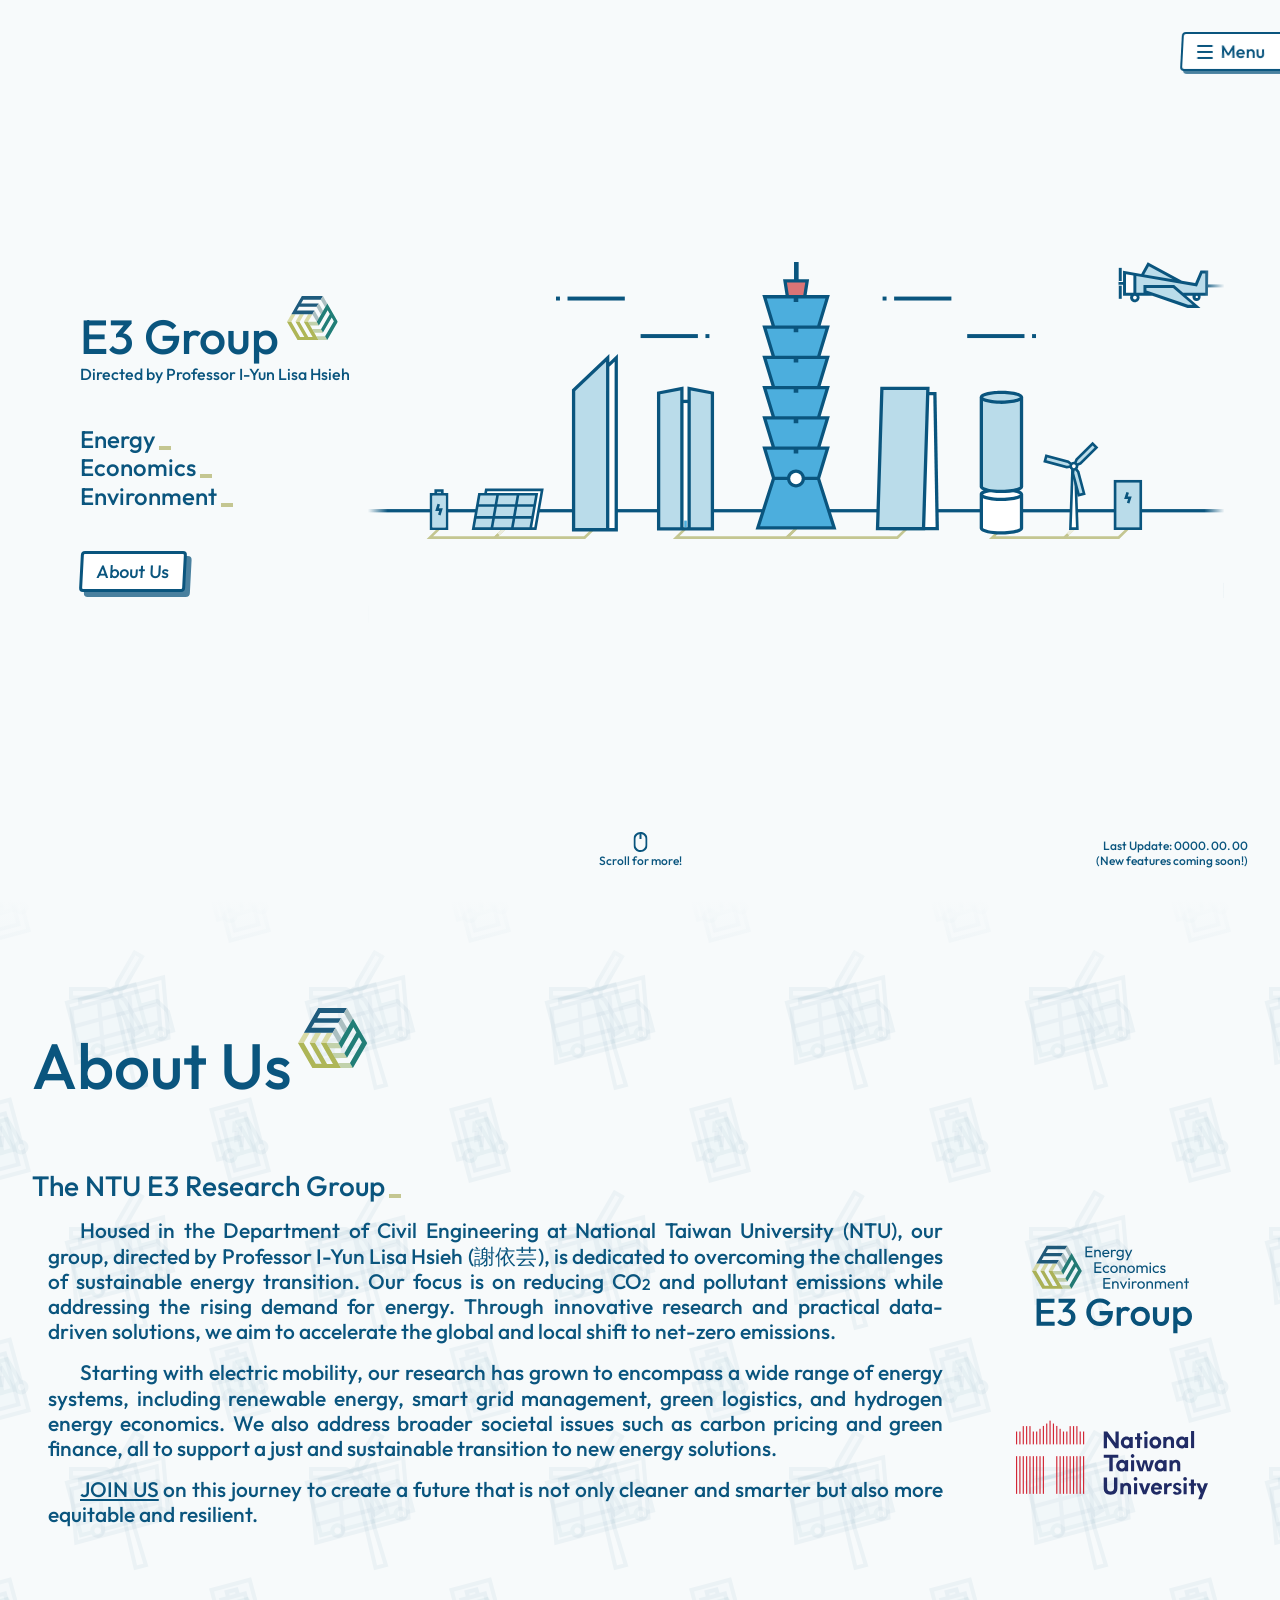
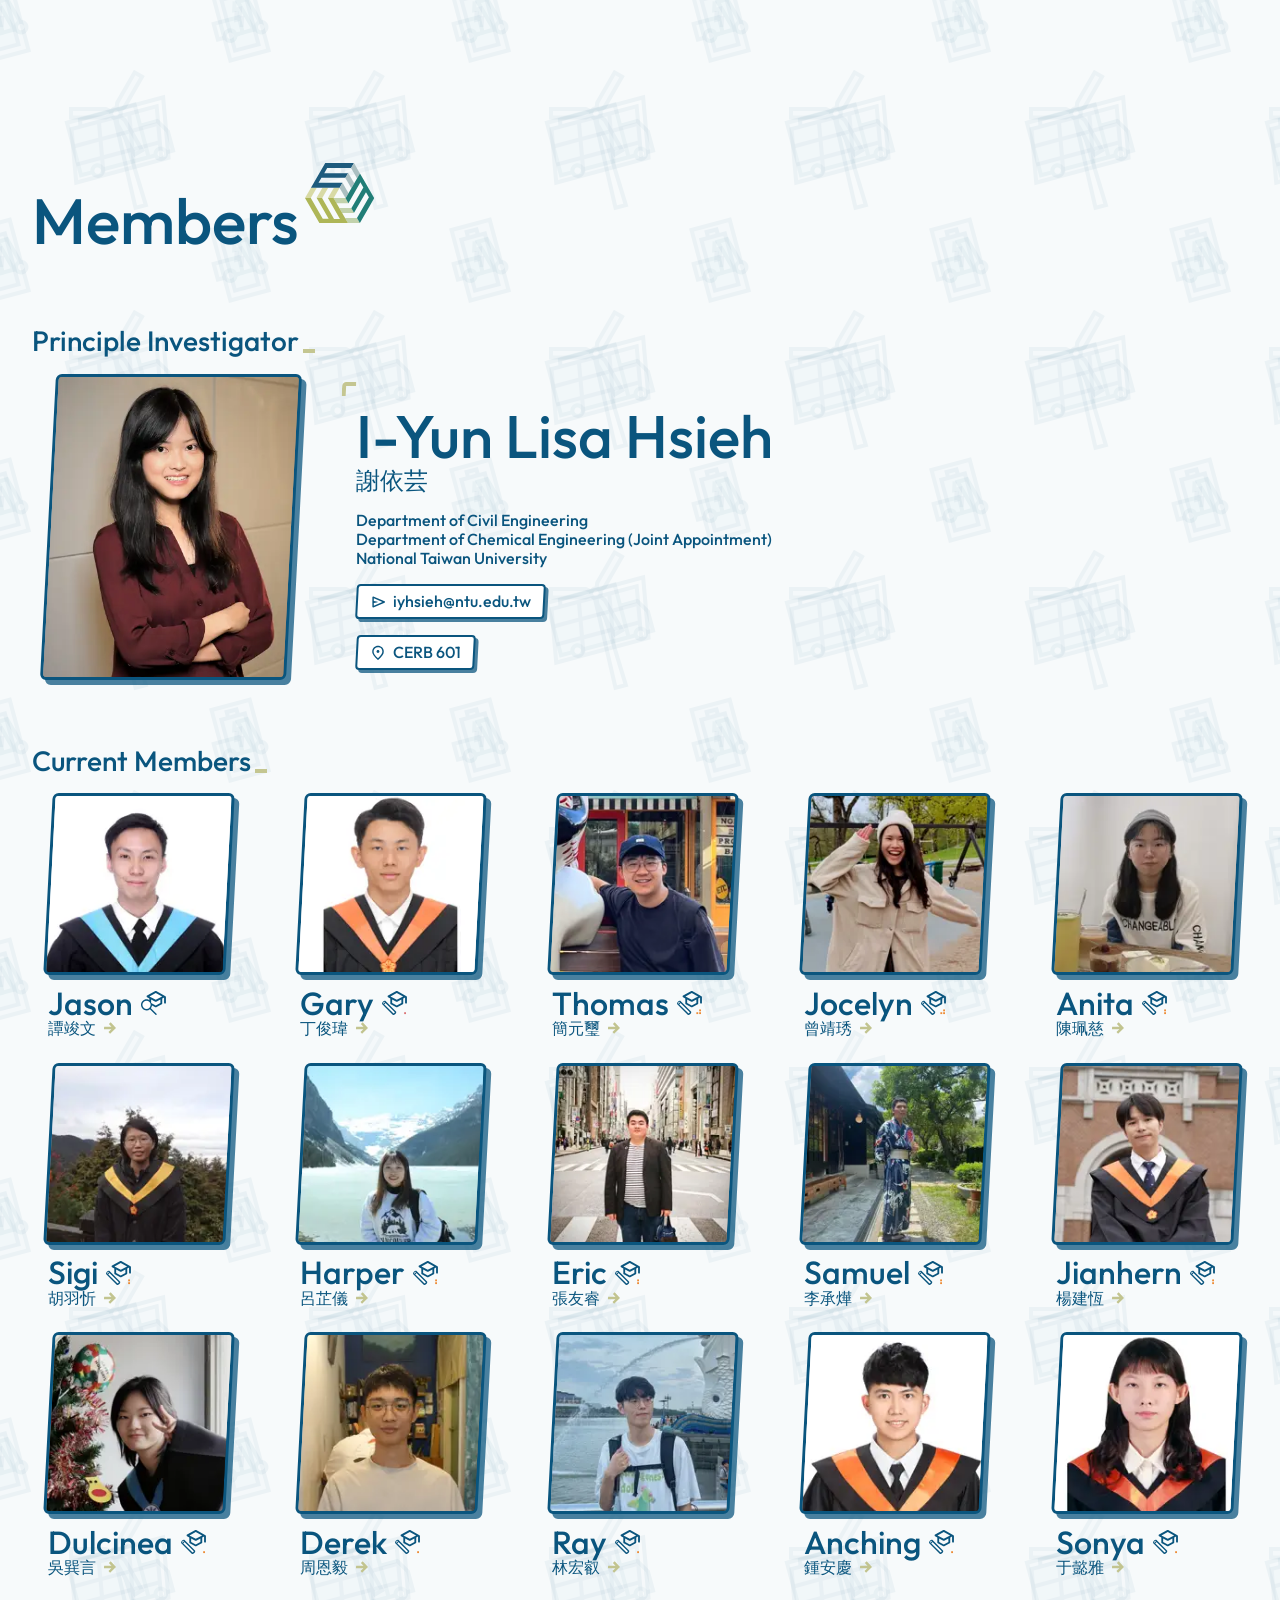
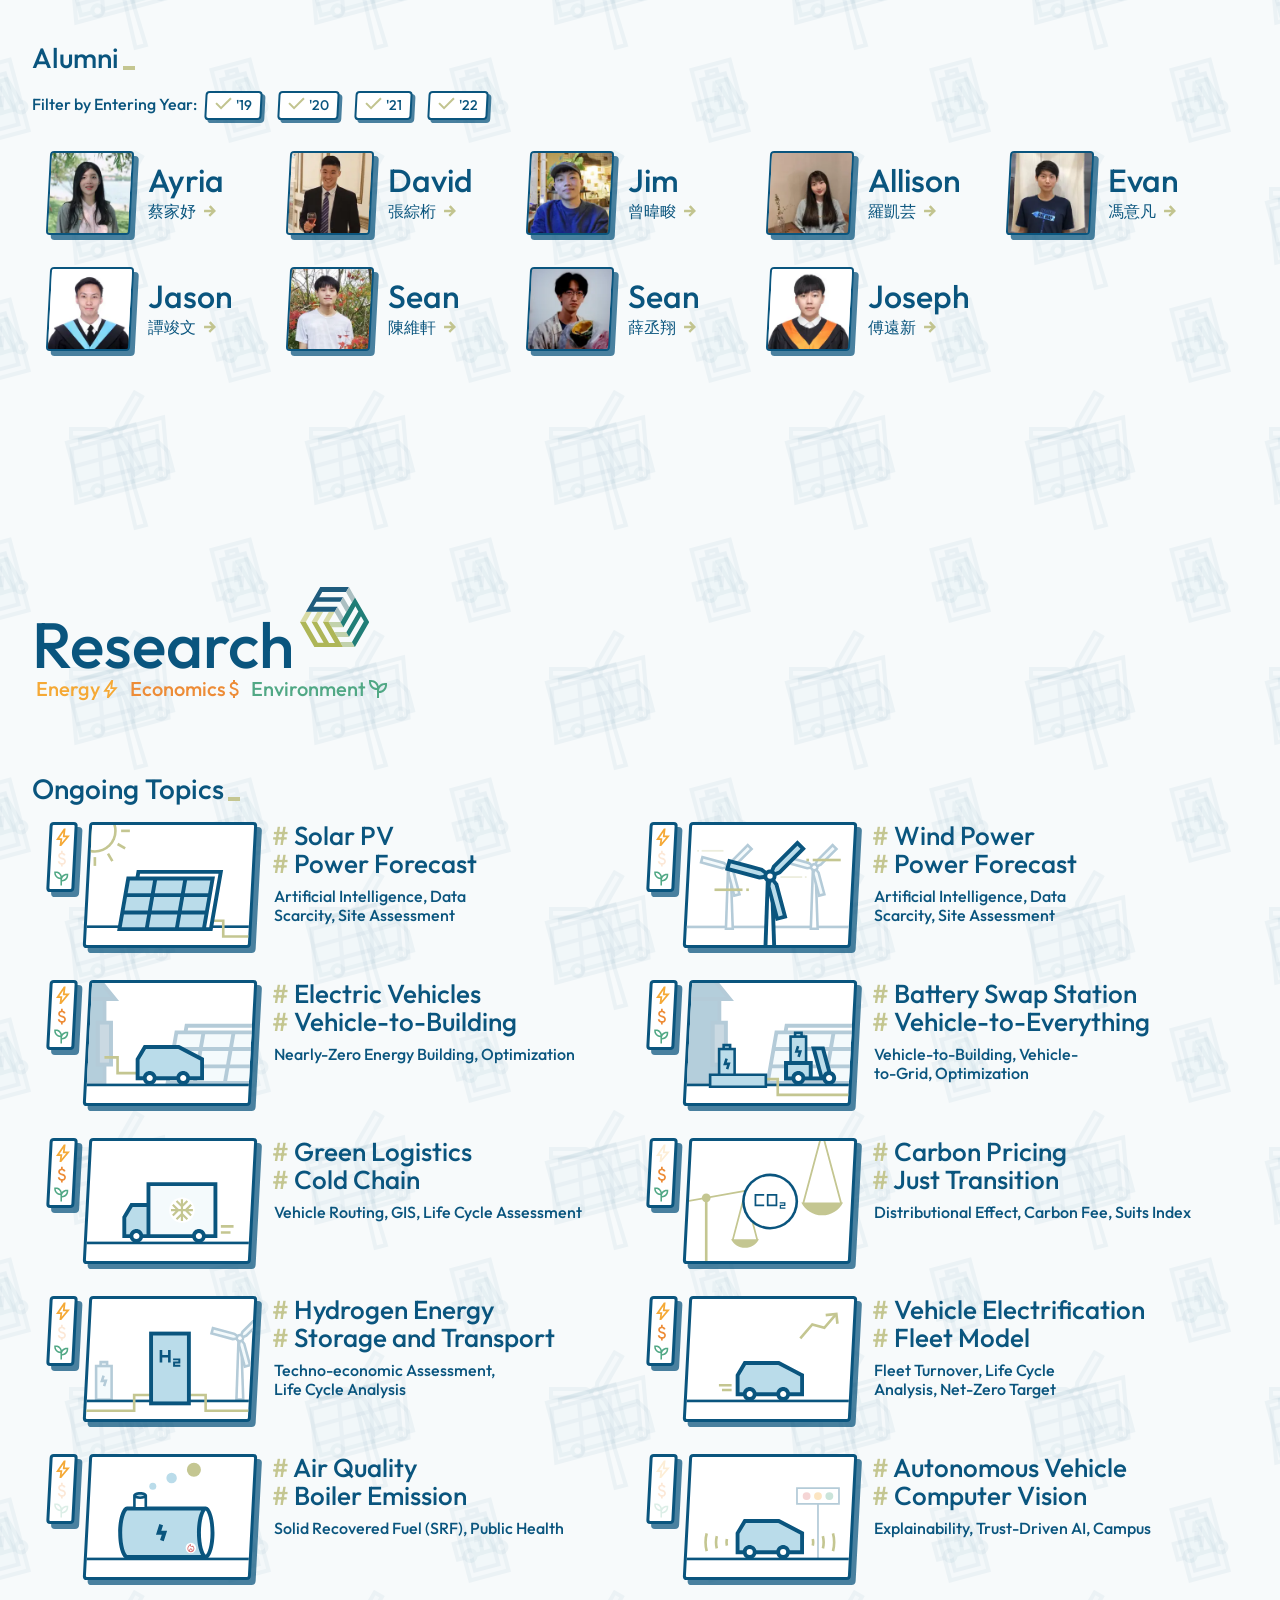
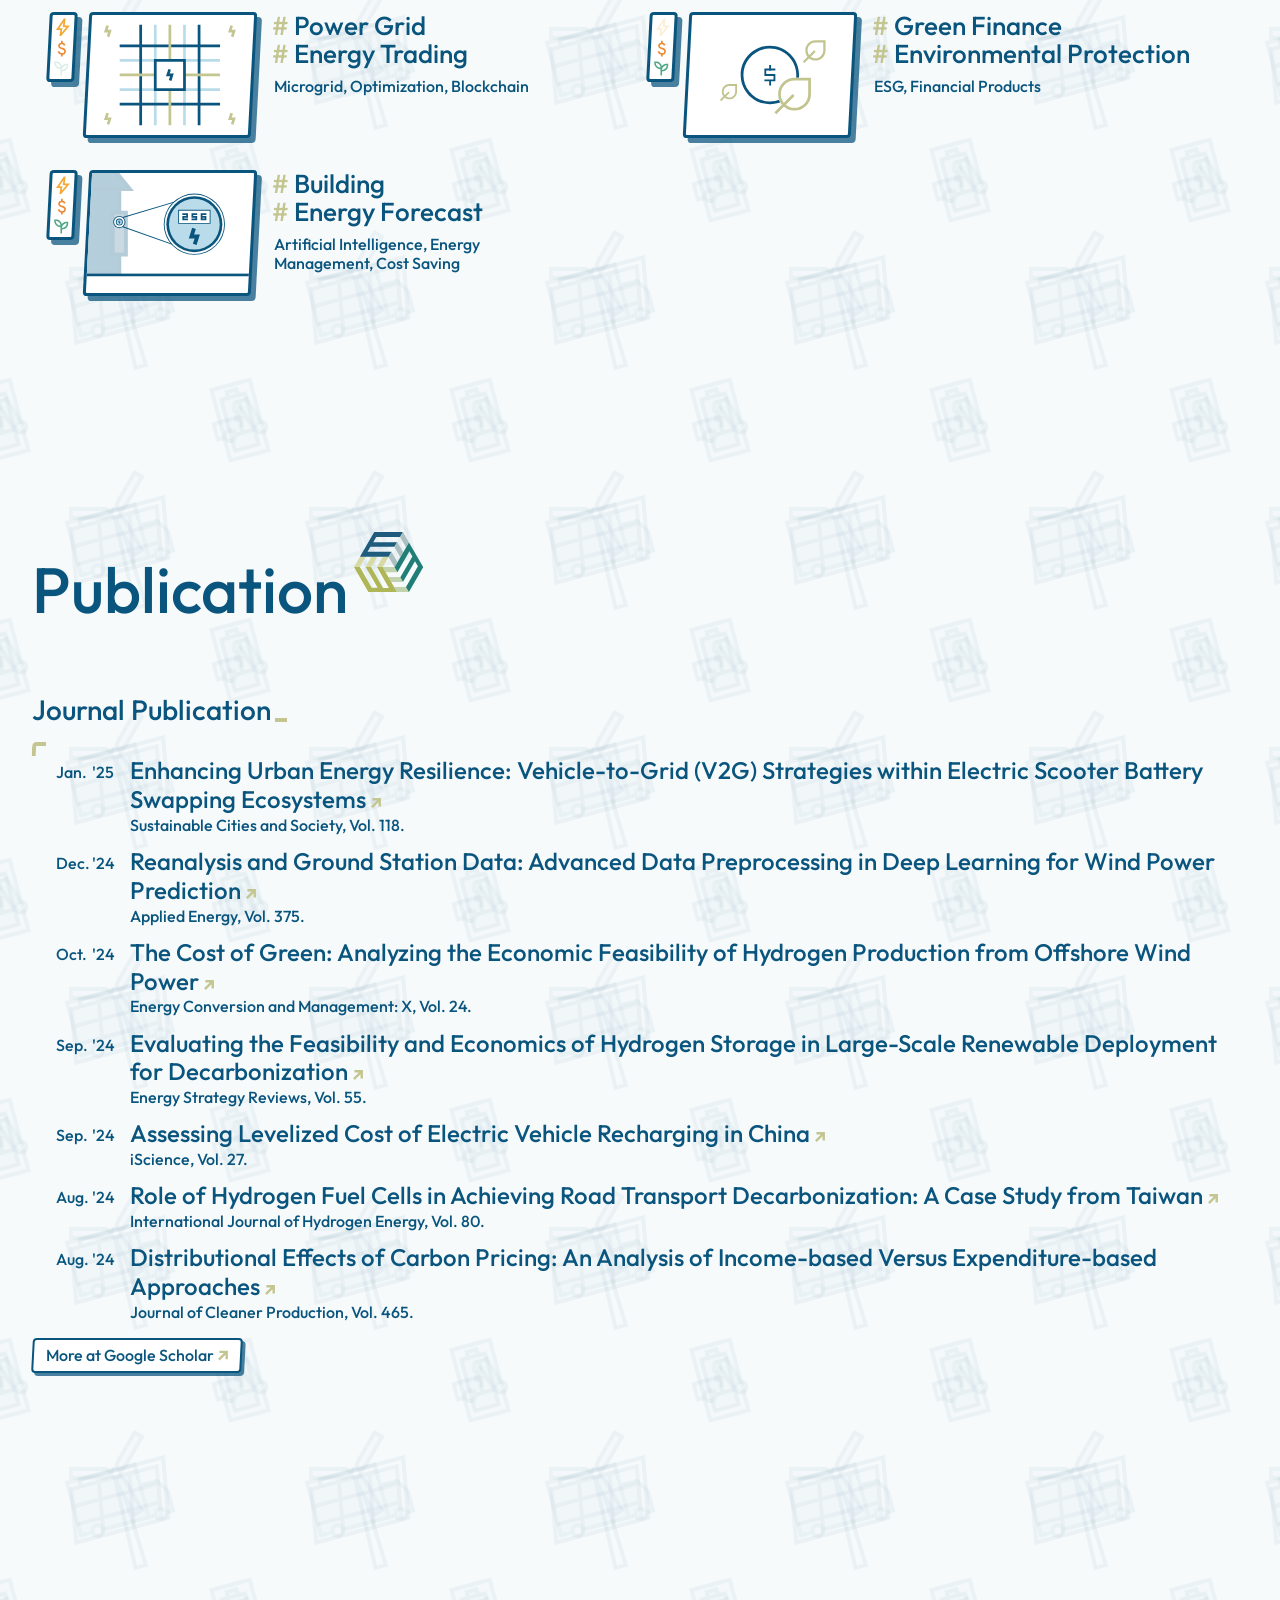
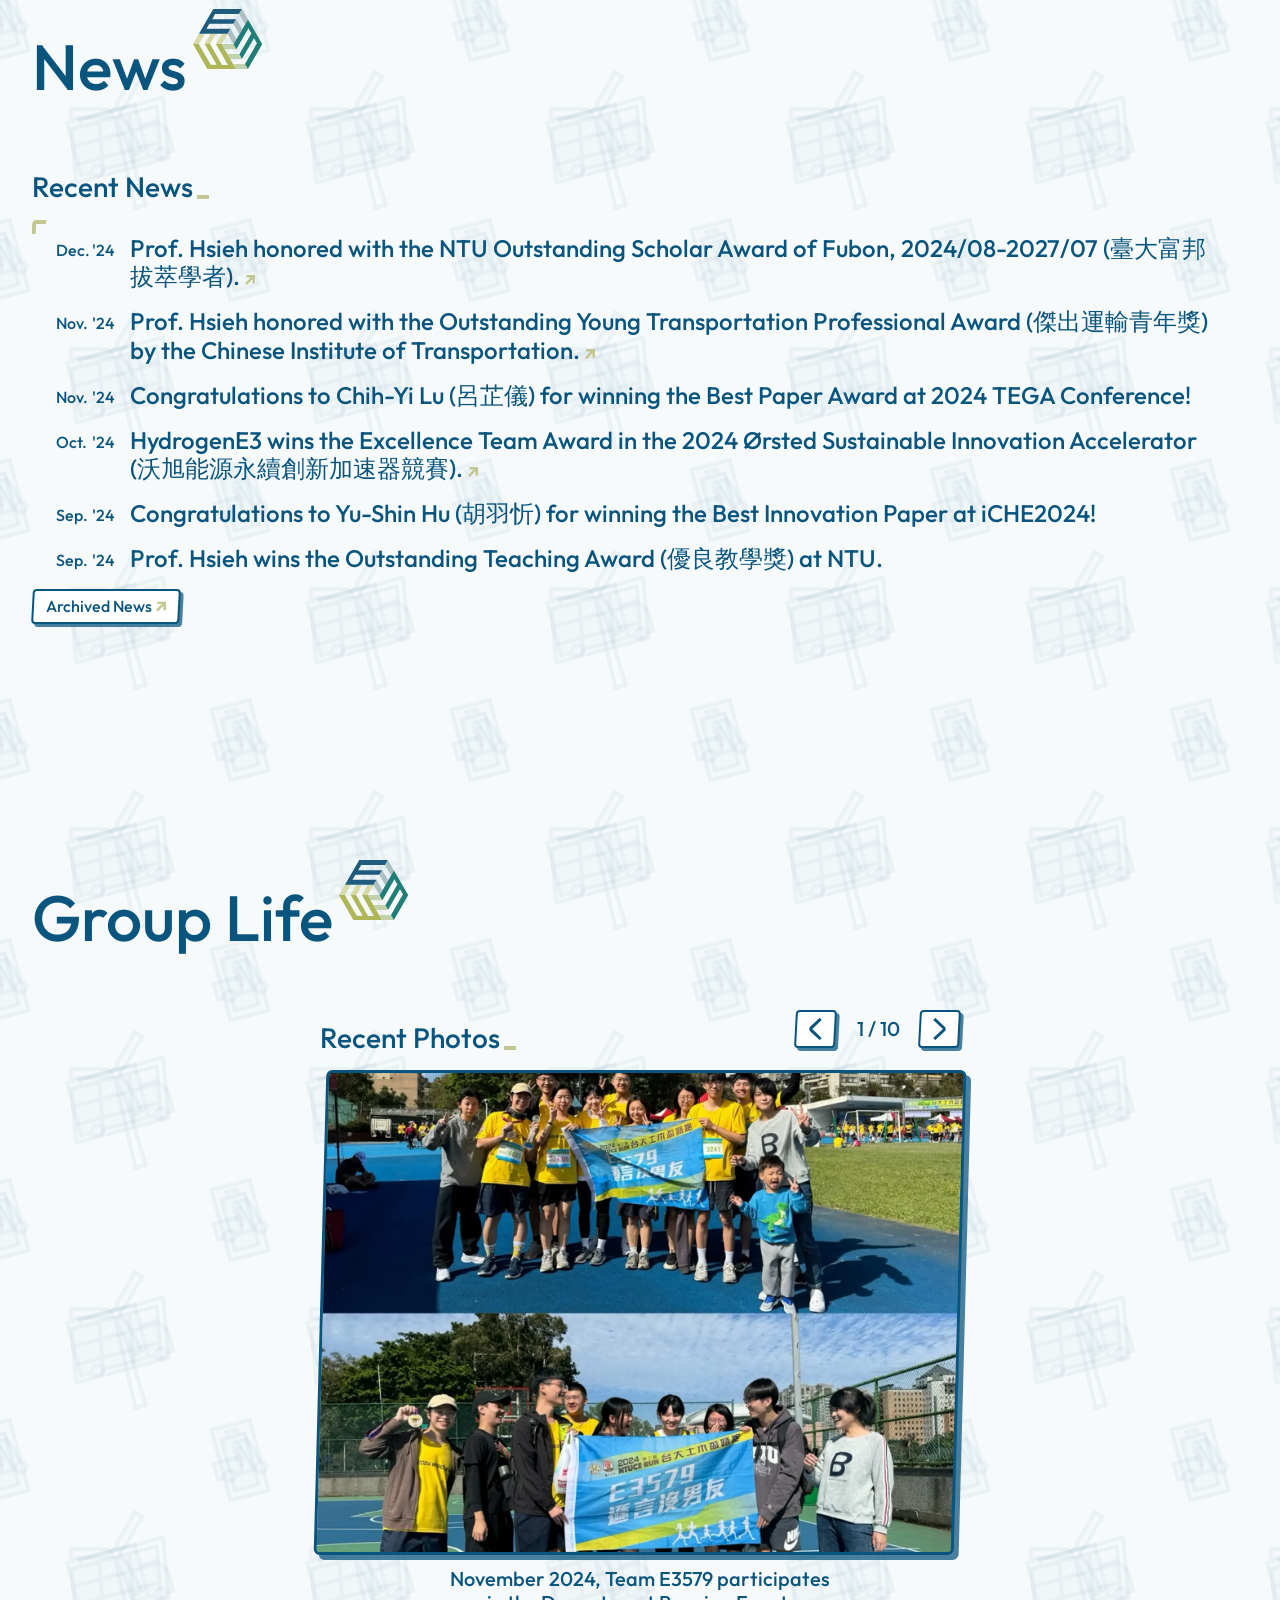
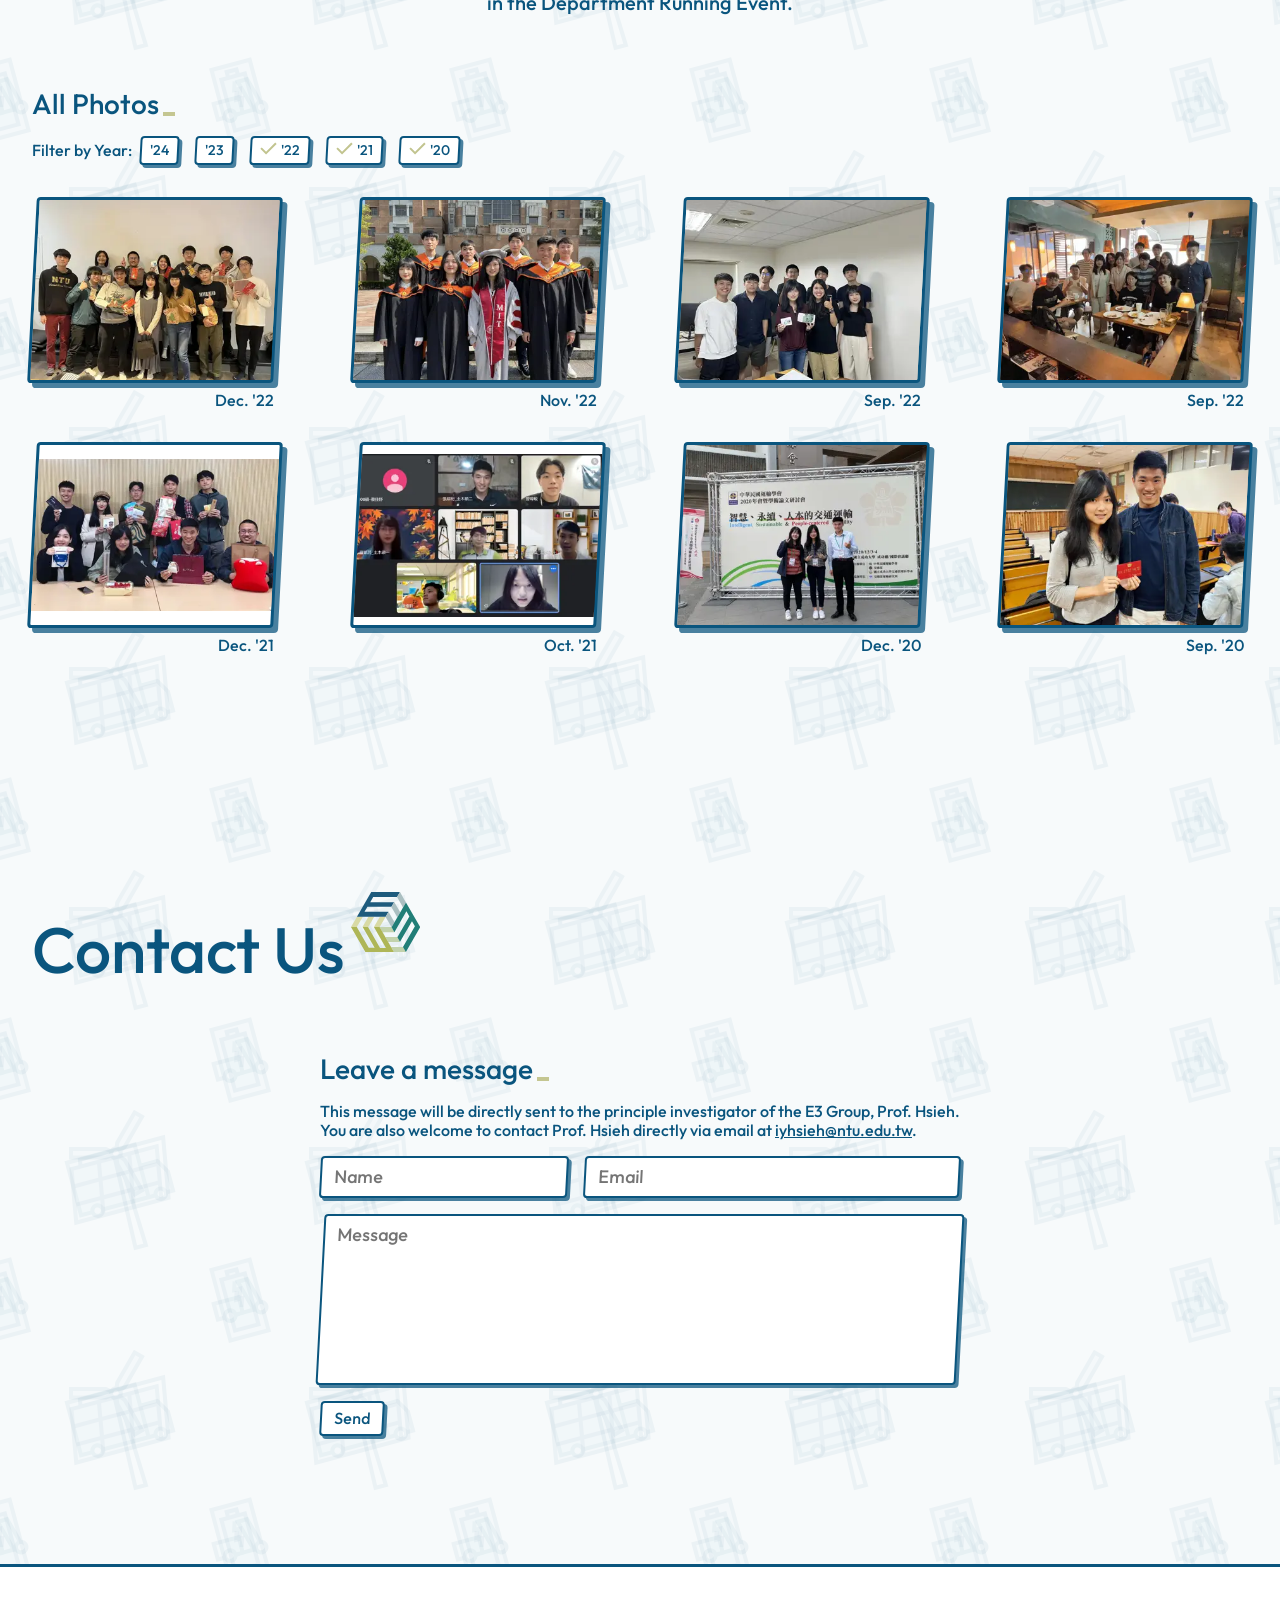
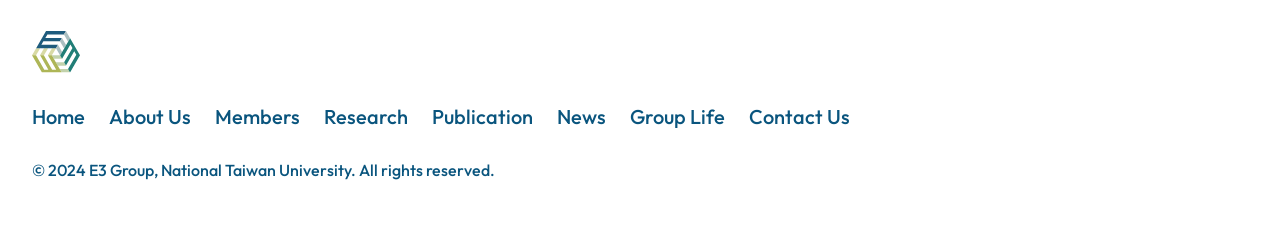
==== index.html @ 9fd209b8 "pub/new update 1210" ====
<!DOCTYPE html>
<html lang="en">
<head>
    <meta charset="UTF-8">
    <meta name="viewport" content="width=device-width, initial-scale=1.0">
    <title>E3 Group - Directed by I-Yun Lisa Hsieh</title>
    <meta name="description" content="Housed in the Department of Civil Engineering at National Taiwan University (NTU), E3 research group, directed by Professor I-Yun Lisa Hsieh (謝依芸), is dedicated to overcoming the challenges of sustainable energy transition.">
    <meta name="keywords" content="I-Yun Lisa Hsieh, 謝依芸, E3 Group, e3, NTU, 台大, 台灣大學">

    <link href="http://e3group.caece.net" rel="canonical" />

    <meta property="og:url" content="https://e3group.caece.net/" />
    <meta property="og:title" content="E3 Group - Directed by I-Yun Lisa Hsieh" />
    <meta property="og:type" content="website" />
    <meta property="og:image" content="https://e3group.caece.net/assets/i/og-image-1200x630.png" />
    <meta property="og:description" content="Housed in the Department of Civil Engineering at National Taiwan University (NTU), E3 research group, is dedicated to overcoming the challenges of sustainable energy transition." />
    <meta property="og:locale" content="en_US" />
    <meta property="og:site_name" content="E3 Group" />

    <meta name="author" content="Yuan-Hsi Chien">
    <meta name="robots" content="index, follow">

    <!-- Google Site Verification -->
    <meta name="google-site-verification" content="YA_W9CdDDbSUMcW4Dr4CPEbGFWW61ZRHtBs-gmPTRlU" />

    <!-- Google tag (gtag.js) -->
    <script async src="https://www.googletagmanager.com/gtag/js?id=G-JCJPED8JS6"></script>
    <script>
        window.dataLayer = window.dataLayer || [];
        function gtag(){dataLayer.push(arguments);}
        gtag('js', new Date());

        gtag('config', 'G-JCJPED8JS6');
    </script>

    <!-- Google Tag Manager -->
    <script>(function(w,d,s,l,i){w[l]=w[l]||[];w[l].push({'gtm.start':
    new Date().getTime(),event:'gtm.js'});var f=d.getElementsByTagName(s)[0],
    j=d.createElement(s),dl=l!='dataLayer'?'&l='+l:'';j.async=true;j.src=
    'https://www.googletagmanager.com/gtm.js?id='+i+dl;f.parentNode.insertBefore(j,f);
    })(window,document,'script','dataLayer','GTM-M3L6SMNZ');</script>
    <!-- End Google Tag Manager -->

    <!-- google fonts -->
    <link rel="preconnect" href="https://fonts.googleapis.com" crossorigin>
    <link rel="preconnect" href="https://fonts.gstatic.com" crossorigin>
    <link rel="preload" href="https://fonts.googleapis.com/css2?family=Outfit:wght@100..900&display=swap" as="style" crossorigin>
    <link href="https://fonts.googleapis.com/css2?family=Outfit:wght@100..900&display=swap" rel="stylesheet" crossorigin>

    <!-- css -->
    <link rel="stylesheet" href="/css/general.css">
    <link rel="stylesheet" href="/css/style.css">

    <!-- js -->
    <script defer src="/js/script.js"></script>

    <!-- favicons -->
    <link rel="apple-touch-icon" sizes="180x180" href="/assets/favicons/apple-touch-icon.png">
    <link rel="icon" type="image/png" sizes="32x32" href="/assets/favicons/favicon-32x32.png">
    <link rel="icon" type="image/png" sizes="16x16" href="/assets/favicons/favicon-16x16.png">
    <link rel="manifest" href="/assets/favicons/site.webmanifest">
    <link rel="mask-icon" href="/assets/favicons/safari-pinned-tab.svg" color="#0a557e">
    <meta name="msapplication-TileColor" content="#0a557e">
    <meta name="theme-color" content="#ffffff">
</head>

<body>
    <!-- Google Tag Manager (noscript) -->
    <noscript><iframe src="https://www.googletagmanager.com/ns.html?id=GTM-M3L6SMNZ"
    height="0" width="0" style="display:none;visibility:hidden"></iframe></noscript>
    <!-- End Google Tag Manager (noscript) -->

    <section id="home">

        <div class="hp-mainthing">
            
            <div class="hp-text">
                <div class="hp-title">
                    <h1>
                        E3 Group
                        <svg><use href="/assets/sprite.svg#svg-e3-logo"></use></svg>
                    </h1>
                    <span>Directed by Professor I-Yun Lisa Hsieh</span>
                </div>

                <div class="hp-3e">
                    <p>Energy</p>
                    <p>Economics</p>
                    <p>Environment</p>
                </div>
                
                <a href="#about-us" class="hp-about-us skewed-block" b-role="btn" b-hoverable hover-text="Tell me<br>more!">
                    About Us
                </a>
            </div>

            <svg class="hp-img" xmlns="http://www.w3.org/2000/svg" viewBox="0 0 1300 570" width="81.25rem">
                <defs>
                    <linearGradient id="fade-in" x1="0%" y1="0%" x2="100%" y2="0%">
                        <stop offset="0%" style="stop-color: var(--page-bg); stop-opacity: 1;" />
                        <stop offset="100%" style="stop-color: var(--page-bg); stop-opacity: 0;" />
                    </linearGradient>
                    <linearGradient id="fade-out" x1="0%" y1="0%" x2="100%" y2="0%">
                        <stop offset="0%" style="stop-color: var(--page-bg); stop-opacity: 0;" />
                        <stop offset="100%" style="stop-color: var(--page-bg); stop-opacity: 1;" />
                    </linearGradient>
                </defs>

                <rect class="fill-m" y="375.25" width="1300" height="5"/>
                <g class="hp-wire-left hp-small-no">
                    <polyline class="stroke-s stroke-4" points="207.01 405 192.99 418.5 94 418.5 108.01 405"/>
                    <polyline class="stroke-s stroke-4" points="207.01 405 192.99 418.5 328.99 418.5 343.01 405"/>
                    <polyline class="stroke-s-light stroke-4 ani-energy-through" points="207.01 405 192.99 418.5 94 418.5 108.01 405"/>
                    <polyline class="stroke-s-light stroke-4 ani-energy-through" points="207.01 405 192.99 418.5 328.99 418.5 343.01 405"/>
                </g>
                <g class="hp-wire-center">
                    <polyline class="stroke-s stroke-4" points="482 405 468 418.5 636 418.5 650 405"/>
                    <polyline class="stroke-s stroke-4" points="650 405 636 418.5 804 418.5 818 405"/>
                </g>
                <g class="hp-wire-right hp-small-no">
                    <polyline class="stroke-s stroke-4" points="962 405 948 418.5 1058.01 418.5 1072.01 405"/>
                    <polyline class="stroke-s stroke-4" points="1072.01 405 1058.01 418.5 1140.09 418.5 1154.09 405"/>
                    <polyline class="stroke-s-light stroke-4 ani-energy-through" points="1072.01 405 1058.01 418.5 948 418.5 962 405"/>
                    <polyline class="stroke-s-light stroke-4 ani-energy-through" points="1072.01 405 1058.01 418.5 1140.09 418.5 1154.09 405"/>
                </g>
                <g class="hp-wind hp-small-no" wind-no="1">
                    <rect class="fill-m" x="303" y="52.5" width="87" height="6"/>
                    <rect class="fill-m" x="285.5" y="52.5" width="6" height="6"/>
                </g>
                <g class="hp-wind" wind-no="2">
                    <rect class="fill-m" x="414" y="109.5" width="87" height="6"/>
                    <rect class="fill-m" x="512.5" y="109.5" width="6" height="6"/>
                </g>
                <g class="hp-wind" wind-no="3">
                    <rect class="fill-m" x="799" y="52.5" width="87" height="6"/>
                    <rect class="fill-m" x="781.5" y="52.5" width="6" height="6"/>
                </g>
                <g class="hp-wind hp-small-no" wind-no="4">
                    <rect class="fill-m" x="910" y="109.5" width="87" height="6"/>
                    <rect class="fill-m" x="1008.5" y="109.5" width="6" height="6"/>
                </g>
                <g class="hp-battery hp-small-no">
                    <polygon class="fill-m" points="114.85 351 114.85 345 100.85 345 100.85 351 93.85 351 93.85 407 121.85 407 121.85 351 114.85 351"/>
                    <rect class="fill-m-3" x="104.85" y="349" width="6" height="2"/>
                    <rect class="fill-m-3-light" x="97.85" y="355" width="20" height="48"/>
                    <polyline class="ani-battery-charge stroke-m-3" points="107.85 403 107.85 355"/>
                    <polygon class="ani-electric-flashing fill-m" points="110.13 384.86 106.32 383.64 108.12 378 102.12 378 105.57 367.14 109.38 368.36 107.59 374 113.59 374 110.13 384.86"/>
                </g>
                <g class="hp-pv-panel hp-small-move">
                    <polygon class="fill-m" points="177.81 344 176.63 350.78 167.34 350.78 157.53 407 255.87 407 266.87 344 177.81 344"/>
                    <polygon class="fill-m-bg" points="181.17 348 180.69 350.78 258.44 350.78 249.32 403 252.51 403 262.11 348 181.17 348"/>
                    <polygon class="fill-m-3" ani-wave="1" points="194.63 354.78 192.36 367.89 168.42 367.89 170.71 354.78 194.63 354.78"/>
                    <polygon class="fill-m-3" ani-wave="2" points="196.42 367.89 198.69 354.78 225.63 354.78 223.36 367.89 196.42 367.89"/>
                    <polygon class="fill-m-3" ani-wave="3" points="227.42 367.89 229.69 354.78 253.68 354.78 251.39 367.89 227.42 367.89"/>
                    <polygon class="fill-m-3" ani-wave="2" points="189.24 385.89 165.28 385.89 167.72 371.89 191.67 371.89 189.24 385.89"/>
                    <polygon class="fill-m-3" ani-wave="3" points="193.3 385.89 195.73 371.89 222.67 371.89 220.24 385.89 193.3 385.89"/>
                    <polygon class="fill-m-3" ani-wave="4" points="226.73 371.89 250.69 371.89 248.25 385.89 224.3 385.89 226.73 371.89"/>
                    <polygon class="fill-m-3" ani-wave="3" points="164.58 389.89 188.55 389.89 186.28 403 162.29 403 164.58 389.89"/>
                    <polygon class="fill-m-3" ani-wave="4" points="219.55 389.89 217.28 403 190.34 403 192.61 389.89 219.55 389.89"/>
                    <polygon class="fill-m-3" ani-wave="5" points="221.34 403 223.61 389.89 247.55 389.89 245.26 403 221.34 403"/>
                </g>
                <g class="hp-the-sky hp-small-no">
                    <polygon class="fill-m hp-the-sky-bg" points="379.5 143.85 366.5 156.15 366.5 143.85 309.71 197.58 309.71 409.15 379.5 409.15"/>
                    <polygon class="fill-m-bg hp-the-sky-back" points="374.5 155.46 366.5 163.03 366.5 404.15 374.5 404.15"/>
                    <polygon class="fill-m-3 hp-the-sky-front" points="361.5 155.46 314.71 199.73 314.71 404.15 361.5 404.15"/>
                </g>
                <g class="hp-fubon-a25 hp-small-no">
                    <polygon class="fill-m" points="485.2 189.24 485.2 209.26 479.2 209.26 479.2 189.24 438.86 196.87 438.86 407.76 525.54 407.76 525.54 196.87 485.2 189.24"/>
                    <polygon class="fill-m-3" points="490.2 402.76 520.54 402.76 520.54 201.01 490.2 195.28 490.2 402.76"/>
                    <polygon class="fill-m-3" points="443.86 402.76 474.2 402.76 474.2 195.28 443.86 201.01 443.86 402.76"/>
                    <rect class="fill-m-bg" x="479.2" y="214.26" width="6" height="188.5"/>
                    <polyline class="ani-elevator stroke-m-2 stroke-4" points="482.2 402.76 482.2 214.26"/>
                </g>
                <g class="hp-101" style="transform-origin: 50% 71.27%;">
                    <polygon class="fill-m" points="711.42 406.25 686.67 328.73 701.39 280.25 687.42 280.25 701.39 234.25 687.42 234.25 701.39 188.25 687.42 188.25 701.39 142.25 687.42 142.25 701.39 96.25 687.42 96.25 701.39 50.25 666.17 50.25 669.92 26.25 654 26.25 654 -1.25 647 -1.25 647 26.25 630.33 26.25 634.08 50.25 598.86 50.25 612.83 96.25 598.86 96.25 612.83 142.25 598.86 142.25 612.83 188.25 598.86 188.25 612.83 234.25 598.86 234.25 612.83 280.25 598.86 280.25 613.46 328.33 588.58 406.25 711.42 406.25"/>
                    <polygon class="fill-r-red hp-101-top" points="636.17 31.25 664.08 31.25 661.11 50.25 639.14 50.25 636.17 31.25"/>
                    <polygon class="fill-m-2" points="605.6 55.25 646.5 55.25 646.5 60.75 653.5 60.75 653.5 55.25 694.65 55.25 682.2 96.25 618.05 96.25 605.6 55.25"/>
                    <polygon class="fill-m-2" points="605.6 101.25 646.5 101.25 646.5 106.75 653.5 106.75 653.5 101.25 694.65 101.25 682.2 142.25 618.05 142.25 605.6 101.25"/>
                    <polygon class="fill-m-2" points="605.6 147.25 646.5 147.25 646.5 152.75 653.5 152.75 653.5 147.25 694.65 147.25 682.2 188.25 618.05 188.25 605.6 147.25"/>
                    <polygon class="fill-m-2" points="605.6 193.25 646.5 193.25 646.5 198.75 653.5 198.75 653.5 193.25 694.65 193.25 682.2 234.25 618.05 234.25 605.6 193.25"/>
                    <polygon class="fill-m-2" points="605.6 239.25 646.5 239.25 646.5 244.75 653.5 244.75 653.5 239.25 694.65 239.25 682.2 280.25 618.05 280.25 605.6 239.25"/>
                    <path class="fill-m-2" d="M682.23,331.25h-18.73c-1.18,6.38-6.78,11.23-13.49,11.23s-12.31-4.85-13.49-11.23h-18.73l-22.35,70h109.15l-22.35-70Z"/>
                    <path class="fill-m-2" d="M653.5,285.25v5.5h-7v-5.5h-40.9l12.45,41h18.46c1.18-6.38,6.78-11.23,13.49-11.23s12.31,4.85,13.49,11.23h18.71l12.45-41h-41.15Z"/>
                    <circle class="fill-m-bg" cx="650" cy="328.75" r="8.73"/>
                </g>
                <g class="hp-breeze-nanshan hp-small-no">
                    <g which="back">
                        <polygon class="fill-m" points="867.1 407.5 792.25 407.5 788.54 197.26 863.39 197.26 867.1 407.5"/>
                        <polygon class="fill-m-bg" points="797.16 402.5 862.01 402.5 858.48 202.26 793.63 202.26 797.16 402.5"/>
                    </g>
                    <g which="front">
                        <polygon class="fill-m" points="846.11 407.5 771.26 407.5 778.02 189.5 852.87 189.5 846.11 407.5"/>
                        <polygon class="fill-m-3" points="776.42 402.5 841.26 402.5 847.71 194.5 782.87 194.5 776.42 402.5"/>
                    </g>
                </g>
                <g class="hp-nanshan-a21 hp-small-no">
                    <g which="bottom">
                        <path class="fill-m" d="M994.96,352.5c-.86-7.48-20.97-9.5-32.96-9.5s-32.09,2.02-32.96,9.5h-.04v51.5c0,7.89,20.74,10,33,10s33-2.11,33-10v-51.5h-.04Z"/>
                        <path class="fill-m-bg" d="M962,363c-8.5,0-21.09-1.02-28-4.27v45.14c1.11,1.88,11.22,5.13,28,5.13s26.89-3.25,28-5.13v-45.14c-6.91,3.26-19.5,4.27-28,4.27Z"/>
                        <path class="fill-m-bg" d="M934.09,353c1.48,1.89,11.52,5,27.91,5s26.43-3.11,27.91-5c-1.48-1.89-11.52-5-27.91-5s-26.43,3.11-27.91,5Z"/>
                    </g>
                    <g which="top">
                        <path class="fill-m" d="M962,195.5c-12.26,0-33,2.11-33,10v135.5c0,7.89,20.74,10,33,10s33-2.11,33-10V205.5c0-7.89-20.74-10-33-10Z"/>
                        <path class="fill-m-3" d="M962,215.5c-8.5,0-21.09-1.02-28-4.27v129.64c1.11,1.88,11.22,5.13,28,5.13s26.89-3.25,28-5.13V211.23c-6.91,3.26-19.5,4.27-28,4.27Z"/>
                        <path class="fill-m-3" d="M934.09,205.5c1.48,1.89,11.52,5,27.91,5s26.43-3.11,27.91-5c-1.48-1.89-11.52-5-27.91-5s-26.43,3.11-27.91,5Z"/>
                    </g>
                </g>
                <g class="hp-turbine hp-small-move">
                    <g class="hp-turbine-stick">
                        <polygon class="fill-m" points="1064.66 407 1079.35 407 1075.97 310.08 1068.04 310.08 1064.66 407"/>
                        <path class="fill-m-bg" d="M1072,316.89c-.07,0-.13-.02-.2-.02l-3.01,86.12h6.42l-3.01-86.12c-.07,0-.13,.02-.2,.02Z"/>
                    </g>
                    <g class="hp-turbine-blade" style="transform-origin: 82.46% 54.4%;">
                        <path class="fill-m" d="M1083.44,309.52l-4.73-.6c-.24-1.38-.88-2.65-1.89-3.66-.15-.15-.3-.28-.46-.42l1.84-4.4v-36.8h-12.4v36.8l1.84,4.4c-.16,.13-.31,.27-.46,.42-1.01,1.01-1.66,2.28-1.89,3.66l-4.73,.6-31.87,18.4,6.2,10.74,31.87-18.4,2.89-3.79c.74,.27,1.54,.42,2.35,.42s1.61-.15,2.35-.42l2.89,3.79,31.87,18.4,6.2-10.74-31.87-18.4Z"/>
                        <path class="fill-m-3" d="M1065.8,312.89l-3.93,.5-27.71,16,2.2,3.81,27.71-16,2.4-3.16c-.26-.37-.49-.75-.67-1.16Z"/>
                        <path class="fill-m-3" d="M1082.14,313.39l-3.93-.5c-.18,.41-.41,.79-.67,1.16l2.4,3.16,27.71,16,2.2-3.81-27.71-16Z"/>
                        <path class="fill-m-3" d="M1072,303.26c.23,0,.45,.01,.67,.03l1.53-3.65v-31.99h-4.4v31.99l1.53,3.65c.22-.02,.45-.03,.67-.03Z"/>
                        <circle class="fill-m-bg" cx="1072" cy="310.07" r="2.81"/>
                    </g>
                </g>
                <g class="hp-energy-storage hp-small-no">
                    <rect class="fill-m" x="1132.59" y="331" width="43" height="76"/>
                    <rect class="fill-m-3" x="1136.59" y="335" width="35" height="68"/>
                    <!-- <polyline class="ani-battery-charge stroke-m-3" points="1154.09 403 1154.09 335"/> -->
                    <polygon class="ani-electric-flashing fill-m" points="1156.37 366.86 1152.56 365.64 1154.36 360 1148.36 360 1151.81 349.14 1155.62 350.36 1153.83 356 1159.83 356 1156.37 366.86"/>
                </g>
                <g class="hp-vehicle-to-left">
                    <g class="hp-truck" direction="to-left" style="transform-origin: 0 90.384%;">
                        <path class="fill-m" d="M1398,452.5h-73.06v21.5h-16.58l-8.36,14.17v22.05h7.64c.94,2.88,3.64,4.97,6.83,4.97s5.89-2.09,6.83-4.97h50.87c.94,2.88,3.64,4.97,6.83,4.97s5.89-2.09,6.83-4.97h12.17v-57.71Z"/>
                        <path class="fill-m-3" d="M1328.9,456.5v49.71h43.11c.8-3.1,3.61-5.4,6.95-5.4s6.15,2.3,6.95,5.4h8.05v-49.71h-65.06Z"/>
                        <path class="fill-m-3" d="M1310.6,478l-6.64,11.26v16.96h3.52c.8-3.1,3.61-5.4,6.95-5.4s6.15,2.3,6.95,5.4h3.52v-28.21h-14.3Z"/>
                        <circle class="fill-m-bg" cx="1379.5" cy="508" r="3.18"/>
                        <circle class="fill-m-bg" cx="1314.5" cy="508" r="3.18"/>
                        <line class="stroke-s stroke-4 ani-line-dash" x1="1407" y1="486.4" x2="1435.5" y2="486.4"/>
		                <line class="stroke-s stroke-4 ani-line-dash" x1="1407" y1="498.4" x2="1425" y2="498.4"/>
                    </g>
                    <g class="hp-scooter" direction="to-left" style="transform-origin: 0 90.384%;">
                        <path class="fill-m" d="M1353.7,490.5h-29.5v16h-6.81l8.43-31h-13.72l-6.97,25.62c-2.96,.89-5.12,3.63-5.12,6.88,0,3.96,3.22,7.18,7.18,7.18,3.08,0,5.71-1.95,6.73-4.68h18.3c1.02,2.73,3.64,4.68,6.73,4.68s5.71-1.95,6.73-4.68h8.02v-20Z"/>
                        <path class="fill-m-3" d="M1328.2,494.5v12h3.73c.69-3.24,3.58-5.68,7.02-5.68s6.33,2.44,7.02,5.68h3.73v-12h-21.5Z"/>
                        <path class="fill-m-3" d="M1313.7,504.91l6.91-25.41h-5.42l-5.88,21.63c1.94,.59,3.53,1.98,4.4,3.78Z"/>
                        <circle class="fill-m-bg" cx="1338.9" cy="508" r="3.18"/>
                        <circle class="fill-m-bg" cx="1307.2" cy="508" r="3.18"/>
	                	<line class="stroke-s stroke-4 ani-line-dash" x1="1361.2" y1="502.5" x2="1381.2" y2="502.5"/>
                    </g>
                    <g class="hp-bus" direction="to-left" style="transform-origin: 0 90.384%;">
                        <path class="fill-m" d="M1300,484.84l12.36-20.84h125.64v46.21h-11.67c-.94,2.88-3.64,4.97-6.83,4.97s-5.89-2.09-6.83-4.97h-87.34c-.94,2.88-3.64,4.97-6.83,4.97s-5.89-2.09-6.83-4.97h-11.67v-25.37Z"/>
                        <path class="fill-m-3" d="M1314.6,468h119.36v38.21h-7.55c-.8-3.1-3.61-5.4-6.95-5.4s-6.15,2.3-6.95,5.4h-87.1c-.8-3.1-3.61-5.4-6.95-5.4s-6.15,2.3-6.95,5.4h-7.55v-20.27l10.64-17.94Z"/>
                        <circle class="fill-m-bg" cx="1318.5" cy="508" r="3.18"/>
                        <circle class="fill-m-bg" cx="1419.5" cy="508" r="3.18"/>
                        <line class="stroke-s stroke-4 ani-line-dash" x1="1447" y1="491.2" x2="1466.5" y2="491.2"/>
		                <line class="stroke-s stroke-4 ani-line-dash" x1="1447" y1="503.2" x2="1456" y2="503.2"/>
                    </g>
                    <g class="hp-car" direction="to-left" style="transform-origin: 0 90.384%;">
                        <path class="fill-m" d="M1370,488.17l-8.36-14.17h-36.51l-25.63,13.51v22.71h14.67c.94,2.88,3.64,4.97,6.83,4.97s5.89-2.09,6.83-4.97h20.87c.94,2.88,3.64,4.97,6.83,4.97s5.89-2.09,6.83-4.97h7.64v-22.05Z"/>
                        <path class="fill-m-3" d="M1360,478h-33.24l-22.62,11.92v16.3h10.55c.8-3.1,3.61-5.4,6.95-5.4s6.15,2.3,6.95,5.4h20.63c.8-3.1,3.61-5.4,6.95-5.4s6.15,2.3,6.95,5.4h3.52v-16.96l-6.64-11.26Z"/>
                        <circle class="fill-m-bg" cx="1356" cy="508" r="3.18"/>
                        <circle class="fill-m-bg" cx="1321.5" cy="508" r="3.18"/>
                        <line class="stroke-s stroke-4 ani-line-dash" x1="1378" y1="494.7" x2="1400" y2="494.7"/>
		                <line class="stroke-s stroke-4 ani-line-dash" x1="1378" y1="505.4" x2="1394.2" y2="505.4"/>
                    </g>
                    <g class="hp-scooter" direction="to-left" style="transform-origin: 0 90.384%;">
                        <path class="fill-m" d="M1353.7,490.5h-29.5v16h-6.81l8.43-31h-13.72l-6.97,25.62c-2.96,.89-5.12,3.63-5.12,6.88,0,3.96,3.22,7.18,7.18,7.18,3.08,0,5.71-1.95,6.73-4.68h18.3c1.02,2.73,3.64,4.68,6.73,4.68s5.71-1.95,6.73-4.68h8.02v-20Z"/>
                        <path class="fill-m-3" d="M1328.2,494.5v12h3.73c.69-3.24,3.58-5.68,7.02-5.68s6.33,2.44,7.02,5.68h3.73v-12h-21.5Z"/>
                        <path class="fill-m-3" d="M1313.7,504.91l6.91-25.41h-5.42l-5.88,21.63c1.94,.59,3.53,1.98,4.4,3.78Z"/>
                        <circle class="fill-m-bg" cx="1338.9" cy="508" r="3.18"/>
                        <circle class="fill-m-bg" cx="1307.2" cy="508" r="3.18"/>
	                	<line class="stroke-s stroke-4 ani-line-dash" x1="1361.2" y1="502.5" x2="1381.2" y2="502.5"/>
                    </g>
                    <g class="hp-scooter" direction="to-left" style="transform-origin: 0 90.384%;">
                        <path class="fill-m" d="M1353.7,490.5h-29.5v16h-6.81l8.43-31h-13.72l-6.97,25.62c-2.96,.89-5.12,3.63-5.12,6.88,0,3.96,3.22,7.18,7.18,7.18,3.08,0,5.71-1.95,6.73-4.68h18.3c1.02,2.73,3.64,4.68,6.73,4.68s5.71-1.95,6.73-4.68h8.02v-20Z"/>
                        <path class="fill-m-3" d="M1328.2,494.5v12h3.73c.69-3.24,3.58-5.68,7.02-5.68s6.33,2.44,7.02,5.68h3.73v-12h-21.5Z"/>
                        <path class="fill-m-3" d="M1313.7,504.91l6.91-25.41h-5.42l-5.88,21.63c1.94,.59,3.53,1.98,4.4,3.78Z"/>
                        <circle class="fill-m-bg" cx="1338.9" cy="508" r="3.18"/>
                        <circle class="fill-m-bg" cx="1307.2" cy="508" r="3.18"/>
	                	<line class="stroke-s stroke-4 ani-line-dash" x1="1361.2" y1="502.5" x2="1381.2" y2="502.5"/>
                    </g>
                    <g class="hp-car" direction="to-left" style="transform-origin: 0 90.384%;">
                        <path class="fill-m" d="M1370,488.17l-8.36-14.17h-36.51l-25.63,13.51v22.71h14.67c.94,2.88,3.64,4.97,6.83,4.97s5.89-2.09,6.83-4.97h20.87c.94,2.88,3.64,4.97,6.83,4.97s5.89-2.09,6.83-4.97h7.64v-22.05Z"/>
                        <path class="fill-m-3" d="M1360,478h-33.24l-22.62,11.92v16.3h10.55c.8-3.1,3.61-5.4,6.95-5.4s6.15,2.3,6.95,5.4h20.63c.8-3.1,3.61-5.4,6.95-5.4s6.15,2.3,6.95,5.4h3.52v-16.96l-6.64-11.26Z"/>
                        <circle class="fill-m-bg" cx="1356" cy="508" r="3.18"/>
                        <circle class="fill-m-bg" cx="1321.5" cy="508" r="3.18"/>
                        <line class="stroke-s stroke-4 ani-line-dash" x1="1378" y1="494.7" x2="1400" y2="494.7"/>
		                <line class="stroke-s stroke-4 ani-line-dash" x1="1378" y1="505.4" x2="1394.2" y2="505.4"/>
                    </g>
                </g>
                <g class="hp-vehicle-to-right">
                    <g class="hp-scooter" direction="to-right" style="transform-origin: 0 96.875%;">
                        <path class="fill-m" d="M-53.7,527.5h29.5v16h6.81l-8.43-31h13.72l6.97,25.62c2.96,.89,5.12,3.63,5.12,6.88,0,3.96-3.22,7.18-7.18,7.18-3.08,0-5.71-1.95-6.73-4.68h-18.3c-1.02,2.73-3.64,4.68-6.73,4.68s-5.71-1.95-6.73-4.68h-8.02v-20Z"/>
                        <path class="fill-m-3" d="M-28.8,531.5v12h-3.73c-.69-3.24-3.58-5.68-7.02-5.68s-6.33,2.44-7.02,5.68h-3.73v-12h21.5Z"/>
                        <path class="fill-m-3" d="M-13.7,541.91l-6.91-25.41h5.42l5.88,21.63c-1.94,.59-3.53,1.98-4.4,3.78Z"/>
                        <circle class="fill-m-bg" cx="-38.9" cy="545" r="3.18"/>
                        <circle class="fill-m-bg" cx="-7.2" cy="545" r="3.18"/>
                        <line class="stroke-s stroke-4 ani-line-dash" x1="-61.2" y1="539.5" x2="-81.2" y2="539.5"/>
                    </g>
                    <g class="hp-truck" direction="to-right" style="transform-origin: 0 96.875%;">
                        <path class="fill-m" d="M-98,489.5h73.06v21.5h16.58l8.36,14.17v22.05h-7.64c-.94,2.88-3.64,4.97-6.83,4.97s-5.89-2.09-6.83-4.97h-50.87c-.94,2.88-3.64,4.97-6.83,4.97s-5.89-2.09-6.83-4.97h-12.17v-57.71Z"/>
                        <path class="fill-m-3" d="M-28.9,493.5v49.71h-43.11c-.8-3.1-3.61-5.4-6.95-5.4s-6.15,2.3-6.95,5.4h-8.05v-49.71h65.06Z"/>
                        <path class="fill-m-3" d="M-10.6,515l6.64,11.26v16.96h-3.52c-.8-3.1-3.61-5.4-6.95-5.4s-6.15,2.3-6.95,5.4h-3.52v-28.21h14.3Z"/>
                        <circle class="fill-m-bg" cx="-79" cy="545" r="3.18"/>
                        <circle class="fill-m-bg" cx="-14.5" cy="545" r="3.18"/>
                        <line class="stroke-s stroke-4 ani-line-dash" x1="-107" y1="523.36" x2="-131.5" y2="523.36"/>
                        <line class="stroke-s stroke-4 ani-line-dash" x1="-107" y1="535.36" x2="-121" y2="535.36"/>
                    </g>
                    <g class="hp-bus" direction="to-right" style="transform-origin: 0 96.875%;">
                        <path class="fill-m" d="M0.25,521.84l-12.36-20.84h-125.64v46.21h11.67c.94,2.88,3.64,4.97,6.83,4.97s5.89-2.09,6.83-4.97h87.34c.94,2.88,3.64,4.97,6.83,4.97s5.89-2.09,6.83-4.97h11.67v-25.37Z"/>
                        <path class="fill-m-3" d="M-14.6,505h-119.36v38.21h7.55c.8-3.1,3.61-5.4,6.95-5.4s6.15,2.3,6.95,5.4h87.1c.8-3.1,3.61-5.4,6.95-5.4s6.15,2.3,6.95,5.4h7.55v-20.27l-10.64-17.94Z"/>
                        <circle class="fill-m-bg" cx="-18.5" cy="545" r="3.18"/>
                        <circle class="fill-m-bg" cx="-119.5" cy="545" r="3.18"/>
                        <line class="stroke-s stroke-4 ani-line-dash" x1="-147" y1="528.2" x2="-171.5" y2="528.2"/>
		                <line class="stroke-s stroke-4 ani-line-dash" x1="-147" y1="540.2" x2="-161" y2="540.2"/>
                    </g>
                    <g class="hp-car" direction="to-right" style="transform-origin: 0 96.875%;">
                        <path class="fill-m" d="M-70.5,525.17l8.36-14.17h36.51l25.63,13.51v22.71h-14.67c-.94,2.88-3.64,4.97-6.83,4.97s-5.89-2.09-6.83-4.97h-20.87c-.94,2.88-3.64,4.97-6.83,4.97s-5.89-2.09-6.83-4.97h-7.64v-22.05Z"/>
                        <path class="fill-m-3" d="M-59.9,515h33.24l22.62,11.92v16.3h-10.55c-.8-3.1-3.61-5.4-6.95-5.4s-6.15,2.3-6.95,5.4h-20.63c-.8-3.1-3.61-5.4-6.95-5.4s-6.15,2.3-6.95,5.4h-3.52v-16.96l6.64-11.26Z"/>
                        <circle class="fill-m-bg" cx="-21.5" cy="545" r="3.18"/>
                        <circle class="fill-m-bg" cx="-56" cy="545" r="3.18"/>
                        <line class="stroke-s stroke-4 ani-line-dash" x1="-78" y1="531.68" x2="-100" y2="531.68"/>
                        <line class="stroke-s stroke-4 ani-line-dash" x1="-78" y1="542.36" x2="-94.1" y2="542.36"/>
                    </g>
                    <g class="hp-truck" direction="to-right" style="transform-origin: 0 96.875%;">
                        <path class="fill-m" d="M-98,489.5h73.06v21.5h16.58l8.36,14.17v22.05h-7.64c-.94,2.88-3.64,4.97-6.83,4.97s-5.89-2.09-6.83-4.97h-50.87c-.94,2.88-3.64,4.97-6.83,4.97s-5.89-2.09-6.83-4.97h-12.17v-57.71Z"/>
                        <path class="fill-m-3" d="M-28.9,493.5v49.71h-43.11c-.8-3.1-3.61-5.4-6.95-5.4s-6.15,2.3-6.95,5.4h-8.05v-49.71h65.06Z"/>
                        <path class="fill-m-3" d="M-10.6,515l6.64,11.26v16.96h-3.52c-.8-3.1-3.61-5.4-6.95-5.4s-6.15,2.3-6.95,5.4h-3.52v-28.21h14.3Z"/>
                        <circle class="fill-m-bg" cx="-79" cy="545" r="3.18"/>
                        <circle class="fill-m-bg" cx="-14.5" cy="545" r="3.18"/>
                        <line class="stroke-s stroke-4 ani-line-dash" x1="-107" y1="523.36" x2="-131.5" y2="523.36"/>
                        <line class="stroke-s stroke-4 ani-line-dash" x1="-107" y1="535.36" x2="-121" y2="535.36"/>
                    </g>
                    <g class="hp-scooter" direction="to-right" style="transform-origin: 0 96.875%;">
                        <path class="fill-m" d="M-53.7,527.5h29.5v16h6.81l-8.43-31h13.72l6.97,25.62c2.96,.89,5.12,3.63,5.12,6.88,0,3.96-3.22,7.18-7.18,7.18-3.08,0-5.71-1.95-6.73-4.68h-18.3c-1.02,2.73-3.64,4.68-6.73,4.68s-5.71-1.95-6.73-4.68h-8.02v-20Z"/>
                        <path class="fill-m-3" d="M-28.8,531.5v12h-3.73c-.69-3.24-3.58-5.68-7.02-5.68s-6.33,2.44-7.02,5.68h-3.73v-12h21.5Z"/>
                        <path class="fill-m-3" d="M-13.7,541.91l-6.91-25.41h5.42l5.88,21.63c-1.94,.59-3.53,1.98-4.4,3.78Z"/>
                        <circle class="fill-m-bg" cx="-38.9" cy="545" r="3.18"/>
                        <circle class="fill-m-bg" cx="-7.2" cy="545" r="3.18"/>
                        <line class="stroke-s stroke-4 ani-line-dash" x1="-61.2" y1="539.5" x2="-81.2" y2="539.5"/>
                    </g>
                    <g class="hp-car" direction="to-right" style="transform-origin: 0 96.875%;">
                        <path class="fill-m" d="M-70.5,525.17l8.36-14.17h36.51l25.63,13.51v22.71h-14.67c-.94,2.88-3.64,4.97-6.83,4.97s-5.89-2.09-6.83-4.97h-20.87c-.94,2.88-3.64,4.97-6.83,4.97s-5.89-2.09-6.83-4.97h-7.64v-22.05Z"/>
                        <path class="fill-m-3" d="M-59.9,515h33.24l22.62,11.92v16.3h-10.55c-.8-3.1-3.61-5.4-6.95-5.4s-6.15,2.3-6.95,5.4h-20.63c-.8-3.1-3.61-5.4-6.95-5.4s-6.15,2.3-6.95,5.4h-3.52v-16.96l6.64-11.26Z"/>
                        <circle class="fill-m-bg" cx="-21.5" cy="545" r="3.18"/>
                        <circle class="fill-m-bg" cx="-56" cy="545" r="3.18"/>
                        <line class="stroke-s stroke-4 ani-line-dash" x1="-78" y1="531.68" x2="-100" y2="531.68"/>
                        <line class="stroke-s stroke-4 ani-line-dash" x1="-78" y1="542.36" x2="-94.1" y2="542.36"/>
                    </g>
                </g>
                <g class="hp-plane">
                    <g class="hp-plane-wo-text">
                        <rect class="fill-m" x="1274.4" y="34.1" width="27" height="4.5"/>
                        <g class="hp-plane-body" style="transform-origin: 98.158% 8.98%;">
                            <rect class="hp-plane-blade fill-m" style="transform-origin: 87.88% 5.68%;" x="1140.2" y="8.9" width="4.5" height="47"/>
                            <rect class="fill-m-bg" x="1139.8" y="28.9" width="6" height="7"/>
                            <path class="fill-m" d="M1276.1,12.8h-11.8l-8.1,19.2l-20.1-3.4l-52-28.2l-9.8,17.7l-27.6-4.7v16.8h-6.8v4.5h6.8v16.5h11.3c-0.4,0.9-0.6,1.8-0.6,2.8c0,4,3.2,7.2,7.2,7.2s7.2-3.2,7.2-7.2c0-1-0.2-1.9-0.6-2.8h19.9l53.5,18.5h19.7l-21.6,-18.4h9.7c-0.2,0.6-0.3,1.2-0.3,1.8c0,3.5,2.8,6.2,6.2,6.2s6.2-2.8,6.2-6.2c0-0.6-0.1-1.2-0.3-1.8h11.4Z"/>
                            <polygon class="fill-m-bg" points="1162.4,46.7 1151.2,46.7 1151.2,18.6 1162.4,20.5"/>
                            <polygon class="fill-m-3" points="1185.9,6.4 1222.3,26.2 1178.9,18.8"/>
                            <polygon class="fill-m-3" points="1259,37.1 1267.2,17.3 1271.6,17.3 1271.6,46.7 1237.8,46.7 1224.3,35.1 1177.7,35.1 1177.7,46.7 1166.9,46.7 1166.9,21.3"/>
                            <polygon class="fill-m-3" points="1252.4,65.1 1245.6,65.1 1182.2,43.3 1182.2,39.6 1222.7,39.6"/>
                            <circle class="fill-m-bg" cx="1258.7" cy="53" r="1.8"/>
                            <circle class="fill-m-bg" cx="1164.7" cy="54" r="2.8"/>
                        </g>
                        <g class="hp-plane-text-wrapper" style="transform-origin: 100% 6.333%;">
                            <rect class="hp-plane-text-box fill-m" x="1300" y="6.6" width="909" height="59"/>
                            <rect class="hp-plane-text-bg fill-m-bg" x="1304.5" y="11.1" width="900" height="50"/>
                        </g>
                    </g>
                    <text class="hp-plane-text" x="1319.5" y="38.39" dominant-baseline="middle">
                        Congratulations to Chih-Yi Lu (呂芷儀) for winning the Best Paper Award at 2024 TEGA Conference!
                    </text>
                </g>
                <rect x="0" y="0" width="30" height="570" style="fill: url('#fade-in');"/>
                <rect x="1270" y="0" width="31" height="570" style="fill: url('#fade-out');"/>
            </svg>
        </div>

        <div class="hp-scroll-for-more">
            <svg xmlns="http://www.w3.org/2000/svg" viewBox="0 0 14 20" width="0.875rem">
                <path class="fill-m" d="M12,2c-1.4-1.4-3-2-5-2S3.4,0.7,2,2s-2,3-2,5v6c0,1.9,0.7,3.6,2,5c1.4,1.4,3,2,5,2s3.6-0.7,5-2c1.4-1.4,2-3,2-5 V7C14,5.1,13.3,3.4,12,2z M12,13c0,1.4-0.5,2.6-1.5,3.5c-1,1-2.1,1.5-3.5,1.5s-2.6-0.5-3.5-1.5c-1-1-1.5-2.1-1.5-3.5V7 c0-1.4,0.5-2.6,1.5-3.5C4.5,2.5,5.6,2,7,2c1.4,0,2.6,0.5,3.5,1.5c1,1,1.5,2.1,1.5,3.5V13z"/>
                <polyline class="ani-scroll stroke-m stroke-2" points="7 2.1 7 7"/>
              </svg>
            <p>Scroll for more!</p>
        </div>

        <div class="hp-last-update">
            Last Update: <span class="hp-last-update-time">0000. 00. 00</span></br>
            (New features coming soon!)
        </div>

        <!-- <svg class="hp-rain-front" viewBox="0 0 1000 562.5">
        </svg> -->
    </section>

    <main>
        <div class="main-bg">
            <div class="main-bg-1"></div>
            <div class="main-bg-2"></div>
            <div class="main-bg-3"></div>
        </div>
        
        <section id="about-us">
            <div class="section-title">
                <h2>About Us</h2>
                <svg><use href="/assets/sprite.svg#svg-e3-logo"></use></svg>
            </div>

            <h3>The NTU E3 Research Group</h3>
            <section class="abt-section">
                <div class="abt-text">
                    <p>
                        Housed in the Department of Civil Engineering at National Taiwan University (NTU), our group, directed by Professor I-Yun Lisa Hsieh (謝依芸), is dedicated to overcoming the challenges of sustainable energy transition. Our focus is on reducing CO<sub>2</sub> and pollutant emissions while addressing the rising demand for energy. Through innovative research and practical data-driven solutions, we aim to accelerate the global and local shift to net-zero emissions.
                    </p>
                    <p>
                        Starting with electric mobility, our research has grown to encompass a wide range of energy systems, including renewable energy, smart grid management, green logistics, and hydrogen energy economics. We also address broader societal issues such as carbon pricing and green finance, all to support a just and sustainable transition to new energy solutions.
                    </p>
                    <p>
                        <a href="#contact-us">JOIN US</a> on this journey to create a future that is not only cleaner and smarter but also more equitable and resilient.
                    </p>
                </div>

                <div class="abt-logos">
                    <img class="abt-logo-e3" src="/assets/i/e3-logo-text.svg" alt="NTU E3 Research Group">
                    <img class="abt-logo-ntu" src="/assets/i/ntu-logo-text.svg" alt="National Taiwan University">
                </div>
            </section>
        </section>

        <section id="members">
            <div class="section-title">
                <h2>Members</h2>
                <svg><use href="/assets/sprite.svg#svg-e3-logo"></use></svg>
            </div>            

            <h3>Principle Investigator</h3>
            <section class="mem-section" who="L">
                <div class="mem-block">
                    <a class="mem-img skewed-block" b-role="block" style="background-image: url(/assets/mem/iyhsieh-20w.webp);">
                        <img 
                            loading="lazy"
                            src="/assets/mem/iyhsieh.jpg" 
                            srcset="/assets/mem/iyhsieh-200w.webp 200w, 
                                    /assets/mem/iyhsieh-400w.webp 400w, 
                                    /assets/mem/iyhsieh-600w.webp 600w, 
                                    /assets/mem/iyhsieh-800w.webp 800w
                            "
                            sizes="15rem"
                            alt="I-Yun Lisa Hsieh 謝依芸"
                        />
                    </a>

                    <div class="mem-text">
                        <svg class="mem-quote"><use href="/assets/sprite.svg#svg-quote"></use></svg>

                        <div class="mem-name">
                            <div>I-Yun Lisa Hsieh</div>
                            <span>謝依芸</span>
                        </div>

                        <p class="mem-info">
                            Department of Civil Engineering<br>
                            Department of Chemical Engineering (Joint Appointment)<br>
                            National Taiwan University
                        </p>

                        <a class="skewed-block" b-role="btn" b-hoverable href="mailto:iyhsieh@ntu.edu.tw">
                            <svg xmlns="http://www.w3.org/2000/svg" viewBox="0 0 22 22" height="1rem">
                                <path class="fill-m" d="M3.29,4.51v12.99c0,.72,.73,1.2,1.39,.92l15.42-6.49c.82-.34,.82-1.5,0-1.84L4.68,3.58c-.66-.28-1.39,.21-1.39,.92Zm2,7.99l5.22-1.31c.2-.05,.2-.34,0-.39l-5.22-1.31v-3.5l11.85,5-11.85,5v-3.5Z"/>
                            </svg>
                            <p>iyhsieh@ntu.edu.tw</p>
                        </a>

                        <a class="skewed-block" b-role="btn" b-hoverable href="https://maps.app.goo.gl/crYHNJhSwBzqt2VJ8" target="_blank">
                            <svg xmlns="http://www.w3.org/2000/svg" viewBox="0 0 22 22" height="1rem">
                                <path class="fill-m" d="M11,11c0.6,0,1-0.2,1.4-0.6S13,9.5,13,9s-0.2-1-0.6-1.4S11.6,7,11,7s-1,0.2-1.4,0.6S9,8.4,9,9s0.2,1,0.6,1.4S10.4,11,11,11z
                                M11,18.3c2-1.9,3.5-3.6,4.5-5.1S17,10.3,17,9.1c0-1.8-0.6-3.3-1.7-4.5S12.7,3,11,3S7.9,3.6,6.7,4.7S5,7.4,5,9.2
                                c0,1.2,0.5,2.5,1.5,4.1S9,16.5,11,18.3z M11.7,20.4c-0.4,0.3-1,0.3-1.3,0c-2.4-2.1-4.1-4-5.3-5.8c-1.3-2-2-3.8-2-5.4
                                c0-2.5,0.8-4.5,2.4-6S8.9,1,11,1s4,0.7,5.6,2.2s2.4,3.5,2.4,6c0,1.7-0.7,3.5-2,5.4C15.8,16.4,14,18.4,11.7,20.4z"/>
                            </svg>
                            <p>CERB 601</p>
                        </a>

                        <!-- <div class="mem-arrow">
                            <svg viewBox="0 0 22 20" width="1.375rem">
                                <polygon class="fill-s" points="11.62 .1 8.79 2.93 13.86 8 .48 8 .48 12 13.86 12 8.79 17.07 11.62 19.9 21.52 10 11.62 .1"/>
                            </svg>
                        </div> -->
                    </div>
                </div>
            </section>

            <h3>Current Members</h3>
            <section class="mem-section" who="M">         
                <a class="mem-block" data-assistant="true" data-role="master" data-year="2">
                    <div class="mem-img skewed-block" b-role="block" style="background-image: url(/assets/mem/r10521612-20w.webp);">
                        <img 
                            loading="lazy"
                            src="/assets/mem/r10521612.jpg" 
                            srcset="/assets/mem/r10521612-200w.webp 200w, 
                                    /assets/mem/r10521612-400w.webp 400w, 
                                    /assets/mem/r10521612-600w.webp 600w, 
                                    /assets/mem/r10521612-800w.webp 800w
                            "
                            sizes="11rem"
                            alt="Jason 譚竣文"
                        />
                    </div>

                    <div class="mem-name">
                        <div class="mem-name-en">
                            Jason
                            <svg><use href="/assets/sprite.svg#svg-assistant"></use></svg>
                        </div>
                        <span class="mem-name-zh">譚竣文</span>
                    </div>
                </a>

                <a class="mem-block" data-assistant="false" data-role="doctor" data-year="1">
                    <div class="mem-img skewed-block" b-role="block" style="background-image: url(/assets/mem/d13521023-20w.webp);">
                        <img 
                            loading="lazy"
                            src="/assets/mem/d13521023.jpg" 
                            srcset="/assets/mem/d13521023-200w.webp 200w, 
                                    /assets/mem/d13521023-400w.webp 400w, 
                                    /assets/mem/d13521023-600w.webp 600w, 
                                    /assets/mem/d13521023-800w.webp 800w
                            "
                            sizes="11rem"
                            alt="Gary 丁俊瑋"
                        />
                    </div>

                    <div class="mem-name">
                        <div class="mem-name-en">
                            Gary
                            <svg><use href="/assets/sprite.svg#svg-doctor-1"></use></svg>
                        </div>
                        <span class="mem-name-zh">丁俊瑋</span>
                    </div>
                </a>

                <a class="mem-block" data-assistant="false" data-role="master" data-year="3">
                    <div class="mem-img skewed-block" b-role="block" style="background-image: url(/assets/mem/r11521604-20w.webp);">
                        <img 
                            loading="lazy"
                            src="/assets/mem/r11521604.jpg" 
                            srcset="/assets/mem/r11521604-200w.webp 200w, 
                                    /assets/mem/r11521604-400w.webp 400w, 
                                    /assets/mem/r11521604-600w.webp 600w, 
                                    /assets/mem/r11521604-800w.webp 800w
                            "
                            sizes="11rem"
                            alt="Thomas 簡元璽"
                        />
                    </div>

                    <div class="mem-name">
                        <div class="mem-name-en">
                            Thomas
                            <svg><use href="/assets/sprite.svg#svg-master-3"></use></svg>
                        </div>
                        <span class="mem-name-zh">簡元璽</span>
                    </div>
                </a>

                <a class="mem-block" data-assistant="false" data-role="master" data-year="3">
                    <div class="mem-img skewed-block" b-role="block" style="background-image: url(/assets/mem/r11521605-20w.webp);">
                        <img 
                            loading="lazy"
                            src="/assets/mem/r11521605.jpg" 
                            srcset="/assets/mem/r11521605-200w.webp 200w, 
                                    /assets/mem/r11521605-400w.webp 400w, 
                                    /assets/mem/r11521605-600w.webp 600w, 
                                    /assets/mem/r11521605-800w.webp 800w
                            "
                            sizes="11rem"
                            alt="Jocelyn 曾靖琇"
                        />
                    </div>

                    <div class="mem-name">
                        <div class="mem-name-en">
                            Jocelyn
                            <svg><use href="/assets/sprite.svg#svg-master-3"></use></svg>
                        </div>
                        <span class="mem-name-zh">曾靖琇</span>
                    </div>
                </a>

                <a class="mem-block" data-assistant="false" data-role="master" data-year="2">
                    <div class="mem-img skewed-block" b-role="block" style="background-image: url(/assets/mem/r12521602-20w.webp);">
                        <img 
                            loading="lazy"
                            src="/assets/mem/r12521602.jpg" 
                            srcset="/assets/mem/r12521602-200w.webp 200w, 
                                    /assets/mem/r12521602-400w.webp 400w, 
                                    /assets/mem/r12521602-600w.webp 600w, 
                                    /assets/mem/r12521602-800w.webp 800w
                            "
                            sizes="11rem"
                            alt="Anita 陳珮慈"
                        />
                    </div>

                    <div class="mem-name">
                        <div class="mem-name-en">
                            Anita
                            <svg><use href="/assets/sprite.svg#svg-master-2"></use></svg>
                        </div>
                        <span class="mem-name-zh">陳珮慈</span>
                    </div>
                </a>

                <a class="mem-block" data-assistant="false" data-role="master" data-year="2">
                    <div class="mem-img skewed-block" b-role="block" style="background-image: url(/assets/mem/r12521605-20w.webp);">
                        <img 
                            loading="lazy"
                            src="/assets/mem/r12521605.png" 
                            srcset="/assets/mem/r12521605-200w.webp 200w, 
                                    /assets/mem/r12521605-400w.webp 400w, 
                                    /assets/mem/r12521605-600w.webp 600w, 
                                    /assets/mem/r12521605-800w.webp 800w
                            "
                            sizes="11rem"
                            alt="Sigi 胡羽忻"
                        />
                    </div>

                    <div class="mem-name">
                        <div class="mem-name-en">
                            Sigi
                            <svg><use href="/assets/sprite.svg#svg-master-2"></use></svg>
                        </div>
                        <span class="mem-name-zh">胡羽忻</span>
                    </div>
                </a>

                <a class="mem-block" data-assistant="false" data-role="master" data-year="2">
                    <div class="mem-img skewed-block" b-role="block" style="background-image: url(/assets/mem/r12521611-20w.webp);">
                        <img 
                            loading="lazy"
                            src="/assets/mem/r12521611.jpg" 
                            srcset="/assets/mem/r12521611-200w.webp 200w, 
                                    /assets/mem/r12521611-400w.webp 400w, 
                                    /assets/mem/r12521611-600w.webp 600w, 
                                    /assets/mem/r12521611-800w.webp 800w
                            "
                            sizes="11rem"
                            alt="Harper 呂芷儀"
                        />
                    </div>

                    <div class="mem-name">
                        <div class="mem-name-en">
                            Harper
                            <svg><use href="/assets/sprite.svg#svg-master-2"></use></svg>
                        </div>
                        <span class="mem-name-zh">呂芷儀</span>
                    </div>
                </a>

                <a class="mem-block" data-assistant="false" data-role="master" data-year="2">
                    <div class="mem-img skewed-block" b-role="block" style="background-image: url(/assets/mem/r12524052-20w.webp);">
                        <img 
                            loading="lazy"
                            src="/assets/mem/r12524052.jpg" 
                            srcset="/assets/mem/r12524052-200w.webp 200w, 
                                    /assets/mem/r12524052-400w.webp 400w, 
                                    /assets/mem/r12524052-600w.webp 600w, 
                                    /assets/mem/r12524052-800w.webp 800w
                            "
                            sizes="11rem"
                            alt="Eric 張友睿"
                        />
                    </div>

                    <div class="mem-name">
                        <div class="mem-name-en">
                            Eric
                            <svg><use href="/assets/sprite.svg#svg-master-2"></use></svg>
                        </div>
                        <span class="mem-name-zh">張友睿</span>
                    </div>
                </a>
                
                <a class="mem-block" data-assistant="false" data-role="master" data-year="2">
                    <div class="mem-img skewed-block" b-role="block" style="background-image: url(/assets/mem/r12524140-20w.webp);">
                        <img 
                            loading="lazy"
                            src="/assets/mem/r12524140.jpg" 
                            srcset="/assets/mem/r12524140-200w.webp 200w, 
                                    /assets/mem/r12524140-400w.webp 400w, 
                                    /assets/mem/r12524140-600w.webp 600w, 
                                    /assets/mem/r12524140-800w.webp 800w
                            "
                            sizes="11rem"
                            alt="Samuel 李承燁"
                        />
                    </div>

                    <div class="mem-name">
                        <div class="mem-name-en">
                            Samuel
                            <svg><use href="/assets/sprite.svg#svg-master-2"></use></svg>
                        </div>
                        <span class="mem-name-zh">李承燁</span>
                    </div>
                </a>

                <a class="mem-block" data-assistant="false" data-role="master" data-year="2">
                    <div class="mem-img skewed-block" b-role="block" style="background-image: url(/assets/mem/r12521626-20w.webp);">
                        <img 
                            loading="lazy"
                            src="/assets/mem/r12521626.jpeg" 
                            srcset="/assets/mem/r12521626-200w.webp 200w, 
                                    /assets/mem/r12521626-400w.webp 400w, 
                                    /assets/mem/r12521626-600w.webp 600w, 
                                    /assets/mem/r12521626-800w.webp 800w
                            "
                            sizes="11rem"
                            alt="Jianhern 楊建恆"
                        />
                    </div>

                    <div class="mem-name">
                        <div class="mem-name-en">
                            Jianhern
                            <svg><use href="/assets/sprite.svg#svg-master-2"></use></svg>
                        </div>
                        <span class="mem-name-zh">楊建恆</span>
                    </div>
                </a>

                <a class="mem-block" data-assistant="false" data-role="master" data-year="1">
                    <div class="mem-img skewed-block" b-role="block" style="background-image: url(/assets/mem/r13521612-20w.webp);">
                        <img 
                            loading="lazy"
                            src="/assets/mem/r13521612.jpg" 
                            srcset="/assets/mem/r13521612-200w.webp 200w, 
                                    /assets/mem/r13521612-400w.webp 400w, 
                                    /assets/mem/r13521612-600w.webp 600w, 
                                    /assets/mem/r13521612-800w.webp 800w
                            "
                            sizes="11rem"
                            alt="Dulcinea 吳巽言"
                        />
                    </div>

                    <div class="mem-name">
                        <div class="mem-name-en">
                            Dulcinea
                            <svg><use href="/assets/sprite.svg#svg-master-1"></use></svg>
                        </div>
                        <span class="mem-name-zh">吳巽言</span>
                    </div>
                </a>

                <a class="mem-block" data-assistant="false" data-role="master" data-year="1">
                    <div class="mem-img skewed-block" b-role="block" style="background-image: url(/assets/mem/r13524093-20w.webp);">
                        <img 
                            loading="lazy"
                            src="/assets/mem/r13524093.jpg" 
                            srcset="/assets/mem/r13524093-200w.webp 200w, 
                                    /assets/mem/r13524093-400w.webp 400w, 
                                    /assets/mem/r13524093-600w.webp 600w, 
                                    /assets/mem/r13524093-800w.webp 800w
                            "
                            sizes="11rem"
                            alt="Derek 周恩毅"
                        />
                    </div>

                    <div class="mem-name">
                        <div class="mem-name-en">
                            Derek
                            <svg><use href="/assets/sprite.svg#svg-master-1"></use></svg>
                        </div>
                        <span class="mem-name-zh">周恩毅</span>
                    </div>
                </a>

                <a class="mem-block" data-assistant="false" data-role="master" data-year="1">
                    <div class="mem-img skewed-block" b-role="block" style="background-image: url(/assets/mem/r13521601-20w.webp);">
                        <img 
                            loading="lazy"
                            src="/assets/mem/r13521601.jpg" 
                            srcset="/assets/mem/r13521601-200w.webp 200w, 
                                    /assets/mem/r13521601-400w.webp 400w, 
                                    /assets/mem/r13521601-600w.webp 600w, 
                                    /assets/mem/r13521601-800w.webp 800w
                            "
                            sizes="11rem"
                            alt="Ray 林宏叡"
                        />
                    </div>

                    <div class="mem-name">
                        <div class="mem-name-en">
                            Ray
                            <svg><use href="/assets/sprite.svg#svg-master-1"></use></svg>
                        </div>
                        <span class="mem-name-zh">林宏叡</span>
                    </div>
                </a>

                <a class="mem-block" data-assistant="false" data-role="master" data-year="1">
                    <div class="mem-img skewed-block" b-role="block" style="background-image: url(/assets/mem/r11521615-20w.webp);">
                        <img 
                            loading="lazy"
                            src="/assets/mem/r11521615.jpg" 
                            srcset="/assets/mem/r11521615-200w.webp 200w, 
                                    /assets/mem/r11521615-400w.webp 400w, 
                                    /assets/mem/r11521615-600w.webp 600w, 
                                    /assets/mem/r11521615-800w.webp 800w
                            "
                            sizes="11rem"
                            alt="Anching 鍾安慶"
                        />
                    </div>

                    <div class="mem-name">
                        <div class="mem-name-en">
                            Anching
                            <svg><use href="/assets/sprite.svg#svg-master-1"></use></svg>
                        </div>
                        <span class="mem-name-zh">鍾安慶</span>
                    </div>
                </a>

                <a class="mem-block" data-assistant="false" data-role="master" data-year="1">
                    <div class="mem-img skewed-block" b-role="block" style="background-image: url(/assets/mem/r13521618-20w.webp);">
                        <img 
                            loading="lazy"
                            src="/assets/mem/r13521618.jpeg" 
                            srcset="/assets/mem/r13521618-200w.webp 200w, 
                                    /assets/mem/r13521618-400w.webp 400w, 
                                    /assets/mem/r13521618-600w.webp 600w, 
                                    /assets/mem/r13521618-800w.webp 800w
                            "
                            sizes="11rem"
                            alt="Sonya 于懿雅"
                        />
                    </div>

                    <div class="mem-name">
                        <div class="mem-name-en">
                            Sonya
                            <svg><use href="/assets/sprite.svg#svg-master-1"></use></svg>
                        </div>
                        <span class="mem-name-zh">于懿雅</span>
                    </div>
                </a>
            </section>

            <h3>Alumni</h3>
            <div class="filter" where="ppl">
                <span class="filter-title">Filter by Entering Year:</span>
                <label class="filter-block skewed-block" b-role="btn" b-hoverable>
                    <input class="filter-checkbox" type="checkbox" where="ppl" value="r08" checked/>
                    <div class="filter-label">'19</div>
                </label>
                
                <label class="filter-block skewed-block" b-role="btn" b-hoverable>
                    <input class="filter-checkbox" type="checkbox" where="ppl" value="r09" checked />
                    <div class="filter-label">'20</div>
                </label>

                <label class="filter-block skewed-block" b-role="btn" b-hoverable>
                    <input class="filter-checkbox" type="checkbox" where="ppl" value="r10" checked />
                    <div class="filter-label">'21</div>
                </label>

                <label class="filter-block skewed-block" b-role="btn" b-hoverable>
                    <input class="filter-checkbox" type="checkbox" where="ppl" value="r11" checked />
                    <div class="filter-label">'22</div>
                </label>
            </div>
            <section class="mem-section" who="S">
                <a class="mem-block filter-content" where="ppl" data-value="r08">
                    <div class="mem-img skewed-block" b-role="block" style="background-image: url(/assets/mem/r08521604-20w.webp);">
                        <img 
                            loading="lazy"
                            src="/assets/mem/r08521604.jpg" 
                            srcset="/assets/mem/r08521604-200w.webp 200w, 
                                    /assets/mem/r08521604-400w.webp 400w, 
                                    /assets/mem/r08521604-600w.webp 600w, 
                                    /assets/mem/r08521604-800w.webp 800w
                            "
                            sizes="5rem"
                            alt="Ayria 蔡家妤"
                        />
                    </div>

                    <div class="mem-name">
                        <div>Ayria</div>
                        <span>蔡家妤</span>
                    </div>
                </a>

                <a class="mem-block filter-content" where="ppl" data-value="r09">
                    <div class="mem-img skewed-block" b-role="block" style="background-image: url(/assets/mem/r09521525-20w.webp);">
                        <img 
                            loading="lazy"
                            src="/assets/mem/r09521525.jpg" 
                            srcset="/assets/mem/r09521525-200w.webp 200w, 
                                    /assets/mem/r09521525-400w.webp 400w, 
                                    /assets/mem/r09521525-600w.webp 600w, 
                                    /assets/mem/r09521525-800w.webp 800w
                            "
                            sizes="5rem"
                            alt="David 張綜桁"
                        />
                    </div>

                    <div class="mem-name">
                        <div>David</div>
                        <span>張綜桁</span>
                    </div>
                </a>

                <a class="mem-block filter-content" where="ppl" data-value="r10">
                    <div class="mem-img skewed-block" b-role="block" style="background-image: url(/assets/mem/r10521602-20w.webp);">
                        <img 
                            loading="lazy"
                            src="/assets/mem/r10521602.jpg" 
                            srcset="/assets/mem/r10521602-200w.webp 200w, 
                                    /assets/mem/r10521602-400w.webp 400w, 
                                    /assets/mem/r10521602-600w.webp 600w, 
                                    /assets/mem/r10521602-800w.webp 800w
                            "
                            sizes="5rem"
                            alt="Jim 曾暐畯"
                        />
                    </div>

                    <div class="mem-name">
                        <div>Jim</div>
                        <span>曾暐畯</span>
                    </div>
                </a>

                <a class="mem-block filter-content" where="ppl" data-value="r10">
                    <div class="mem-img skewed-block" b-role="block" style="background-image: url(/assets/mem/r10521604-20w.webp);">
                        <img 
                            loading="lazy"
                            src="/assets/mem/r10521604.jpg" 
                            srcset="/assets/mem/r10521604-200w.webp 200w, 
                                    /assets/mem/r10521604-400w.webp 400w, 
                                    /assets/mem/r10521604-600w.webp 600w, 
                                    /assets/mem/r10521604-800w.webp 800w
                            "
                            sizes="5rem"
                            alt="Alison 羅凱芸"
                        />
                    </div>

                    <div class="mem-name">
                        <div>Allison</div>
                        <span>羅凱芸</span>
                    </div>
                </a>

                <a class="mem-block filter-content" where="ppl" data-value="r10">
                    <div class="mem-img skewed-block" b-role="block" style="background-image: url(/assets/mem/r10521609-20w.webp);">
                        <img 
                            loading="lazy"
                            src="/assets/mem/r10521609.jpg" 
                            srcset="/assets/mem/r10521609-200w.webp 200w, 
                                    /assets/mem/r10521609-400w.webp 400w, 
                                    /assets/mem/r10521609-600w.webp 600w, 
                                    /assets/mem/r10521609-800w.webp 800w
                            "
                            sizes="5rem"
                            alt="Evan 馮意凡"
                        />
                    </div>

                    <div class="mem-name">
                        <div>Evan</div>
                        <span>馮意凡</span>
                    </div>
                </a>

                <a class="mem-block filter-content" where="ppl" data-value="r10">
                    <div class="mem-img skewed-block" b-role="block" style="background-image: url(/assets/mem/r10521612-20w.webp);">
                        <img 
                            loading="lazy"
                            src="/assets/mem/r10521612.jpg" 
                            srcset="/assets/mem/r10521612-200w.webp 200w, 
                                    /assets/mem/r10521612-400w.webp 400w, 
                                    /assets/mem/r10521612-600w.webp 600w, 
                                    /assets/mem/r10521612-800w.webp 800w
                            "
                            sizes="5rem"
                            alt="Jason 譚竣文"
                        />
                    </div>

                    <div class="mem-name">
                        <div>Jason</div>
                        <span>譚竣文</span>
                    </div>
                </a>

                <a class="mem-block filter-content" where="ppl" data-value="r10">
                    <div class="mem-img skewed-block" b-role="block" style="background-image: url(/assets/mem/r10524030-20w.webp);">
                        <img 
                            loading="lazy"
                            src="/assets/mem/r10524030.jpg" 
                            srcset="/assets/mem/r10524030-200w.webp 200w, 
                                    /assets/mem/r10524030-400w.webp 400w, 
                                    /assets/mem/r10524030-600w.webp 600w, 
                                    /assets/mem/r10524030-800w.webp 800w
                            "
                            sizes="5rem"
                            alt="Sean 陳維軒"
                        />
                    </div>

                    <div class="mem-name">
                        <div>Sean</div>
                        <span>陳維軒</span>
                    </div>
                </a>

                <a class="mem-block filter-content" where="ppl" data-value="r11">
                    <div class="mem-img skewed-block" b-role="block" style="background-image: url(/assets/mem/r11521602-20w.webp);">
                        <img 
                            loading="lazy"
                            src="/assets/mem/r11521602.jpg" 
                            srcset="/assets/mem/r11521602-200w.webp 200w, 
                                    /assets/mem/r11521602-400w.webp 400w, 
                                    /assets/mem/r11521602-600w.webp 600w, 
                                    /assets/mem/r11521602-800w.webp 800w
                            "
                            sizes="5rem"
                            alt="Sean 薛丞翔"
                        />
                    </div>

                    <div class="mem-name">
                        <div>Sean</div>
                        <span>薛丞翔</span>
                    </div>
                </a>

                <a class="mem-block filter-content" where="ppl" data-value="r11">
                    <div class="mem-img skewed-block" b-role="block" style="background-image: url(/assets/mem/r11524037-20w.webp);">
                        <img 
                            loading="lazy"
                            src="/assets/mem/r11524037.jpg" 
                            srcset="/assets/mem/r11524037-200w.webp 200w, 
                                    /assets/mem/r11524037-400w.webp 400w, 
                                    /assets/mem/r11524037-600w.webp 600w, 
                                    /assets/mem/r11524037-800w.webp 800w
                            "
                            sizes="5rem"
                            alt="Joseph 傅遠新"
                        />
                    </div>

                    <div class="mem-name">
                        <div>Joseph</div>
                        <span>傅遠新</span>
                    </div>
                </a>
                
            </section>
        </section>

        <section id="research">
            <div class="section-title-block">
                <div class="section-title">
                    <h2>Research</h2>
                    <svg><use href="/assets/sprite.svg#svg-e3-logo"></use></svg>
                </div>

                <div class="section-subtitle">
                    <div style="color: var(--r-yellow);">
                        Energy
                        <svg width="0.9375rem"><use href="/assets/sprite.svg#svg-energy"></use></svg>
                    </div>
                    <div style="color: var(--r-orange);">
                        Economics
                        <svg width="0.625rem"><use href="/assets/sprite.svg#svg-economics"></use></svg>
                    </div>
                    <div style="color: var(--r-green);">
                        Environment
                        <svg width="1.125rem"><use href="/assets/sprite.svg#svg-environment"></use></svg>
                    </div>
                </div>
            </div>

            <h3>Ongoing Topics</h3>
            <section class="res-section" topic-type="ongoing">
                <!-- Solar PV -->
                <div class="res-block">
                    <div class="res-fields-block skewed-block" b-role="block">
                        <svg class="res-fields">
                            <use data-check="true" href="/assets/sprite.svg#svg-field-energy"></use>
                            <use href="/assets/sprite.svg#svg-field-economics"></use>
                            <use data-check="true" href="/assets/sprite.svg#svg-field-environment"></use>
                        </svg>
                    </div>

                    <a class="res-img-block skewed-block" b-role="block">
                        <svg class="res-img" xmlns="http://www.w3.org/2000/svg" viewBox="0 0 254 206" style="--_svg-width: 15.875rem;">
                            <rect class="fill-m" x="31" y="149" width="192" height="3"/>
                            <polyline class="stroke-s stroke-3" points="172.71 143.76 187.71 143.76 187.71 161.76 220 161.76"/>
                            <polyline class="stroke-s-light stroke-3 ani-energy-through" points="172.71 143.76 187.71 143.76 187.71 161.76 220 161.76"/>
                            <g class="ani-pv-panel">
                                <polygon class="fill-m" points="187.58 85.69 88.89 85.69 87.58 93.2 77.29 93.2 66.42 155.5 167.36 155.5 167.36 155.5 175.4 155.5 187.58 85.69"/>
                                <polygon class="fill-m-bg" points="92.62 90.12 92.08 93.2 178.24 93.2 168.14 151.07 171.67 151.07 182.31 90.12 92.62 90.12"/>
                                <polygon class="fill-m-3" ani-wave="1" points="107.53 97.63 105.01 112.16 78.48 112.16 81.02 97.63 107.53 97.63"/>
                                <polygon class="fill-m-3" ani-wave="2" points="109.51 112.16 112.03 97.63 141.88 97.63 139.36 112.16 109.51 112.16"/>
                                <polygon class="fill-m-3" ani-wave="3" points="143.86 112.16 146.38 97.63 172.96 97.63 170.43 112.16 143.86 112.16"/>
                                <polygon class="fill-m-3" ani-wave="2" points="101.56 132.11 75 132.11 77.71 116.59 104.25 116.59 101.56 132.11"/>
                                <polygon class="fill-m-3" ani-wave="3" points="106.06 132.11 108.74 116.59 138.6 116.59 135.91 132.11 106.06 132.11"/>
                                <polygon class="fill-m-3" ani-wave="4" points="143.1 116.59 169.65 116.59 166.95 132.11 140.41 132.11 143.1 116.59"/>
                                <polygon class="fill-m-3" ani-wave="3" points="74.23 136.54 100.79 136.54 98.28 151.07 71.69 151.07 74.23 136.54"/>
                                <polygon class="fill-m-3" ani-wave="4" points="135.15 136.54 132.63 151.07 102.78 151.07 105.29 136.54 135.15 136.54"/>
                                <polygon class="fill-m-3" ani-wave="5" points="137.13 151.07 139.64 136.54 166.17 136.54 163.64 151.07 137.13 151.07"/>
                            </g>
                            <g class="ani-rotate-360" style="transform-origin: 16.1% 19.9%;">
                                <rect class="fill-s" x="39.5" y="71" width="3" height="10"/>
                                <rect class="fill-s" x="18.5" y="69.81" width="10" height="3" transform="translate(-50.01 56) rotate(-60)"/>
                                <rect class="fill-s" x="5.69" y="57" width="10" height="3" transform="translate(-27.82 13.18) rotate(-30)"/>
                                <rect class="fill-s" x="1" y="39.5" width="10" height="3"/>
                                <rect class="fill-s" x="9.19" y="18.5" width="3" height="10" transform="translate(-15.01 21.01) rotate(-60)"/>
                                <rect class="fill-s" x="22" y="5.69" width="3" height="10" transform="translate(-2.2 13.18) rotate(-30)"/>
                                <rect class="fill-s" x="39.5" y="1" width="3" height="10"/>
                                <rect class="fill-s" x="53.5" y="9.19" width="10" height="3" transform="translate(19.99 56) rotate(-60)"/>
                                <rect class="fill-s" x="66.31" y="22" width="10" height="3" transform="translate(-2.19 38.81) rotate(-30)"/>
                                <rect class="fill-s" x="71" y="39.5" width="10" height="3"/>
                                <rect class="fill-s" x="69.81" y="53.5" width="3" height="10" transform="translate(-15.01 91.01) rotate(-60)"/>
                                <rect class="fill-s" x="57" y="66.32" width="3" height="10" transform="translate(-27.82 38.81) rotate(-30)"/>
                                <circle class="fill-s" cx="41" cy="41" r="25"/>
                                <circle class="fill-m-bg" cx="41" cy="41" r="22"/>
                            </g>
                        </svg>
                    </a>

                    <div class="res-info">
                        <div class="res-tag">
                            <span class="res-tag-icon">#</span>
                            <span class="res-tag-text">Solar PV</span>
                        </div>

                        <div class="res-tag">
                            <span class="res-tag-icon">#</span>
                            <span class="res-tag-text">Power Forecast</span>
                        </div>

                        <div class="res-info-minor">
                            Artificial Intelligence, Data Scarcity, Site Assessment
                        </div>
                    </div>
                </div>
                
                <!-- Wind Power -->
                <div class="res-block">
                    <div class="res-fields-block skewed-block" b-role="block">
                        <svg class="res-fields">
                            <use data-check="true" href="/assets/sprite.svg#svg-field-energy"></use>
                            <use href="/assets/sprite.svg#svg-field-economics"></use>
                            <use data-check="true" href="/assets/sprite.svg#svg-field-environment"></use>
                        </svg>
                    </div>

                    <a class="res-img-block skewed-block" b-role="block">
                        <svg class="res-img" xmlns="http://www.w3.org/2000/svg" viewBox="0 0 194 138">
                            <rect class="fill-m-light" x="-3" y="115" width="200" height="3"/>
                            <polygon class="fill-m-light" points="153.13 120 142.27 120 144.82 46.92 150.58 46.92 153.13 120"/>
                            <polygon class="fill-m-bg" points="145.33 117.04 150.07 117.04 147.73 49.88 147.68 49.88 145.33 117.04"/>
                            <g class="ani-rotate-360" style="transform-origin: 76.2% 35%;">
                                <path class="fill-m-light" d="M151.94,51.16c.67-.96,.96-2.1,.88-3.23l3.17-1.3,19.22-19.22-6.48-6.48-19.22,19.22-1.28,3.14c-1.14-.09-2.3,.19-3.28,.87l-2.77-2.14-26.26-7.04-2.37,8.85,25.97,6.96,.29,.08,3.46-.47c.24,.52,.56,1.02,.99,1.45,.43,.43,.93,.75,1.45,.99l-.47,3.48,7.04,26.26,8.85-2.37-7.04-26.26-2.15-2.78Z"/>
                                <path class="fill-m-3-light" d="M143.13,46.48l-2.28-1.76-22.83-6.12-.84,3.14,22.83,6.12,2.86-.39c.05-.34,.14-.67,.26-.99Z"/>
                                <path class="fill-m-3-light" d="M151.39,55.28l-1.78-2.3c-.31,.12-.64,.2-.97,.26l-.39,2.89,6.12,22.83,3.14-.84-6.12-22.83Z"/>
                                <path class="fill-m-3-light" d="M168.74,25.11l-16.71,16.71-1.05,2.57c.14,.11,.28,.21,.41,.33,.14,.14,.25,.3,.37,.45l2.57-1.05,16.71-16.71-2.3-2.3Z"/>
                                <circle class="fill-m-bg" cx="147.82" cy="48.28" r="2.08"/>
                            </g>
                            <polygon class="fill-m-light" points="56.13 120 45.27 120 47.82 46.92 53.58 46.92 56.13 120"/>
                            <polygon class="fill-m-bg" points="48.33 117.04 53.07 117.04 50.73 49.88 50.68 49.88 48.33 117.04"/>
                            <g class="ani-rotate-360" style="transform-origin: 26.2% 35%;">
                                <path class="fill-m-light" d="M54.94,51.16c.67-.96,.96-2.1,.88-3.23l3.17-1.3,19.22-19.22-6.48-6.48-19.22,19.22-1.28,3.14c-1.14-.09-2.3,.19-3.28,.87l-2.77-2.14-26.26-7.04-2.37,8.85,25.97,6.96,.29,.08,3.46-.47c.24,.52,.56,1.02,.99,1.45,.43,.43,.93,.75,1.45,.99l-.47,3.48,7.04,26.26,8.85-2.37-7.04-26.26-2.15-2.78Z"/>
                                <path class="fill-m-3-light" d="M46.13,46.48l-2.28-1.76-22.83-6.12-.84,3.14,22.83,6.12,2.86-.39c.05-.34,.14-.67,.26-.99Z"/>
                                <path class="fill-m-3-light" d="M54.39,55.28l-1.78-2.3c-.31,.12-.64,.2-.97,.26l-.39,2.89,6.12,22.83,3.14-.84-6.12-22.83Z"/>
                                <path class="fill-m-3-light" d="M71.74,25.11l-16.71,16.71-1.05,2.57c.14,.11,.28,.21,.41,.33,.14,.14,.25,.3,.37,.45l2.57-1.05,16.71-16.71-2.3-2.3Z"/>
                                <circle class="fill-m-bg" cx="50.82" cy="48.28" r="2.08"/>
                            </g>
                            <g class="ani-wind-move">
                                <rect class="fill-s-light" x="19" y="28.51" width="25" height="2"/>
                                <rect class="fill-s-light" x="14" y="28.51" width="2" height="2"/>
                            </g>
                            <g class="ani-wind-move" style="animation-delay: -1.5s;">
                                <rect class="fill-s-light" x="109" y="58.51" width="25" height="2"/>
                                <rect class="fill-s-light" x="137" y="58.51" width="2" height="2"/>
                            </g>
                            <polygon class="fill-m" points="105.12 165.99 88.83 165.99 92.65 56.38 101.29 56.38 105.12 165.99"/>
                            <polygon class="fill-m-bg" points="93.42 161.56 100.52 161.56 97.01 60.81 96.93 60.81 93.42 161.56"/>
                            <g class="ani-rotate-360" style="transform-origin: 50.1% 42.3%;">
                                <path class="fill-m" d="M103.32,62.73c1.01-1.44,1.44-3.16,1.33-4.85l4.76-1.95,28.83-28.83-9.72-9.72-28.83,28.83-1.93,4.7c-1.71-.14-3.45,.28-4.92,1.3l-4.15-3.21-39.39-10.55-3.56,13.27,38.96,10.44,.43,.12,5.19-.7c.36,.78,.84,1.53,1.48,2.17,.65,.65,1.39,1.12,2.17,1.49l-.71,5.22,10.55,39.39,13.27-3.56-10.55-39.39-3.23-4.17Z"/>
                                <path class="fill-m-3" d="M90.11,55.71l-3.42-2.65-34.25-9.18-1.26,4.71,34.25,9.18,4.29-.58c.08-.5,.21-1,.39-1.48Z"/>
                                <path class="fill-m-3" d="M102.5,68.91l-2.67-3.45c-.47,.18-.96,.3-1.45,.39l-.59,4.33,9.18,34.25,4.71-1.26-9.18-34.25Z"/>
                                <path class="fill-m-3" d="M128.53,23.65l-25.07,25.07-1.58,3.85c.2,.17,.42,.31,.61,.5,.21,.21,.37,.45,.56,.68l3.86-1.58,25.07-25.07-3.45-3.45Z"/>
                                <circle class="fill-m-bg" cx="97.15" cy="58.41" r="3.12"/>
                            </g>
                            <g class="ani-wind-move" style="animation-delay: -0.5s;">
                                <rect class="fill-s" x="33.75" y="72.51" width="32" height="3"/>
                                <rect class="fill-s" x="70" y="72.51" width="3" height="3"/>
                            </g>
                            <g class="ani-wind-move" style="animation-delay: -1s;">
                                <rect class="fill-s" x="146" y="38.51" width="32" height="3"/>
                                <rect class="fill-s" x="138.75" y="38.51" width="3" height="3"/>
                            </g>
                        </svg>
                    </a>

                    <div class="res-info">
                        <div class="res-tag">
                            <span class="res-tag-icon">#</span>
                            <span class="res-tag-text">Wind Power</span>
                        </div>

                        <div class="res-tag">
                            <span class="res-tag-icon">#</span>
                            <span class="res-tag-text">Power Forecast</span>
                        </div>

                        <div class="res-info-minor">
                            Artificial Intelligence, Data Scarcity, Site Assessment
                        </div>
                    </div>
                </div>

                <!-- Electric Vehicles -->
                <div class="res-block">
                    <div class="res-fields-block skewed-block" b-role="block">
                        <svg class="res-fields">
                            <use data-check="true" href="/assets/sprite.svg#svg-field-energy"></use>
                            <use data-check="true" href="/assets/sprite.svg#svg-field-economics"></use>
                            <use data-check="true" href="/assets/sprite.svg#svg-field-environment"></use>
                        </svg>
                    </div>

                    <a class="res-img-block skewed-block" b-role="block">
                        <svg class="res-img" xmlns="http://www.w3.org/2000/svg" viewBox="0 0 194 138">
                            <g>
                                <polygon class="fill-m-light" points="-13 116.5 24.49 116.5 24.49 95.5 31.99 95.5 31.99 43 24.49 43 24.49 20.5 38.98 20.5 22.25 0 -13 0 -13 116.5"/>
                                <rect class="fill-house-light" x="16.99" y="47.5" width="10.5" height="43.5"/>
                                <polygon class="fill-house-dark" points="-13 112 19.99 112 19.99 95.5 12.49 95.5 12.49 43 19.99 43 19.99 20.5 -13 20.5 -13 112"/>
                                <polygon class="fill-house-dark" points="-13 16 29.5 16 16.44 0 -13 0 -13 16"/>
                            </g>
                            <g>
                                <polygon class="fill-m-light" points="212.94 46.69 114.25 46.69 112.94 54.2 102.65 54.2 91.78 116.5 192.72 116.5 192.72 116.5 200.76 116.5 212.94 46.69"/>
                                <polygon class="fill-m-3-light" points="131.42 93.11 134.1 77.59 163.96 77.59 161.27 93.11 131.42 93.11"/>
                                <polygon class="fill-m-3-light" points="160.51 97.54 157.99 112.07 128.14 112.07 130.65 97.54 160.51 97.54"/>
                                <polygon class="fill-m-3-light" points="126.92 93.11 100.36 93.11 103.07 77.59 129.61 77.59 126.92 93.11"/>
                                <polygon class="fill-m-3-light" points="134.87 73.16 137.39 58.63 167.24 58.63 164.72 73.16 134.87 73.16"/>
                                <polygon class="fill-m-3-light" points="168.46 77.59 195.01 77.59 192.31 93.11 165.77 93.11 168.46 77.59"/>
                                <polygon class="fill-m-3-light" points="169.22 73.16 171.74 58.63 198.32 58.63 195.79 73.16 169.22 73.16"/>
                                <polygon class="fill-m-3-light" points="132.89 58.63 130.37 73.16 103.84 73.16 106.38 58.63 132.89 58.63"/>
                                <polygon class="fill-m-3-light" points="99.59 97.54 126.15 97.54 123.64 112.07 97.05 112.07 99.59 97.54"/>
                                <polygon class="fill-m-3-light" points="162.49 112.07 165 97.54 191.53 97.54 189 112.07 162.49 112.07"/>
                                <polygon class="fill-m-bg" points="117.98 51.12 117.44 54.2 203.6 54.2 193.5 112.07 197.03 112.07 207.67 51.12 117.98 51.12"/>
                            </g>
                            <polyline class="stroke-s stroke-3" points="22.24 85 37.24 85 37.24 103 84 103"/>
                            <polyline class="stroke-s-light stroke-3 ani-energy-through" style="animation-direction: alternate;" points="22.24 85 37.24 85 37.24 103 84 103"/>
                            <rect class="fill-m" x="-3" y="115" width="200" height="3"/>
                            <g>
                                <path class="fill-m" d="M136.06,85.83l-28.4-14.96h-40.46l-9.26,15.7v24.43h8.5c1.04,3.18,4.01,5.51,7.53,5.51s6.49-2.32,7.53-5.51h23.2c1.04,3.18,4,5.51,7.53,5.51s6.49-2.32,7.53-5.51h16.29v-25.17Z"/>
                                <path class="fill-m-3" d="M106.57,75.3h-36.83l-7.36,12.47v18.79h3.92c.89-3.43,3.98-5.98,7.68-5.98s6.79,2.55,7.68,5.98h22.9c.89-3.43,3.98-5.98,7.68-5.98s6.8,2.55,7.68,5.98h11.71v-18.06l-25.06-13.21Z"/>
                                <path class="fill-m-bg" d="M73.97,105.01c-1.95,0-3.53,1.58-3.53,3.53s1.58,3.53,3.53,3.53,3.53-1.58,3.53-3.53-1.58-3.53-3.53-3.53Z"/>
                                <path class="fill-m-bg" d="M112.24,105.01c-1.95,0-3.53,1.58-3.53,3.53s1.58,3.53,3.53,3.53,3.53-1.58,3.53-3.53-1.58-3.53-3.53-3.53Z"/>
                            </g>
                        </svg>
                    </a>

                    <div class="res-info">
                        <div class="res-tag">
                            <span class="res-tag-icon">#</span>
                            <span class="res-tag-text">Electric Vehicles</span>
                        </div>

                        <div class="res-tag">
                            <span class="res-tag-icon">#</span>
                            <span class="res-tag-text">Vehicle-to-Building</span>
                        </div>

                        <div class="res-info-minor">
                            Nearly-Zero Energy Building, Optimization
                        </div>
                    </div>
                </div>

                <!-- Battery Swap Station -->
                <div class="res-block">
                    <div class="res-fields-block skewed-block" b-role="block">
                        <svg class="res-fields">
                            <use data-check="true" href="/assets/sprite.svg#svg-field-energy"></use>
                            <use data-check="true" href="/assets/sprite.svg#svg-field-economics"></use>
                            <use data-check="true" href="/assets/sprite.svg#svg-field-environment"></use>
                        </svg>
                    </div>

                    <a class="res-img-block skewed-block" b-role="block">
                        <svg class="res-img" xmlns="http://www.w3.org/2000/svg" viewBox="0 0 194 138">
                            <g>
                                <polygon class="fill-m-light" points="0 116.5 41.49 116.5 41.49 95.5 48.99 95.5 48.99 43 41.49 43 41.49 20.5 55.98 20.5 39.25 0 0 0 0 116.5"/>
                                <rect class="fill-house-light" x="33.99" y="47.5" width="10.5" height="43.5"/>
                                <polygon class="fill-house-dark" points="0 112 36.99 112 36.99 95.5 29.49 95.5 29.49 43 36.99 43 36.99 20.5 0 20.5 0 112"/>
                                <polygon class="fill-house-dark" points="0 16 46.5 16 33.44 0 0 0 0 16"/>
                            </g>
                            <g>
                                <polygon class="fill-m-light" points="212.94 46.69 114.25 46.69 112.94 54.2 102.65 54.2 91.78 116.5 192.72 116.5 192.72 116.5 200.76 116.5 212.94 46.69"/>
                                <polygon class="fill-m-3-light" points="131.42 93.11 134.1 77.59 163.96 77.59 161.27 93.11 131.42 93.11"/>
                                <polygon class="fill-m-3-light" points="160.51 97.54 157.99 112.07 128.14 112.07 130.65 97.54 160.51 97.54"/>
                                <polygon class="fill-m-3-light" points="126.92 93.11 100.36 93.11 103.07 77.59 129.61 77.59 126.92 93.11"/>
                                <polygon class="fill-m-3-light" points="134.87 73.16 137.39 58.63 167.24 58.63 164.72 73.16 134.87 73.16"/>
                                <polygon class="fill-m-3-light" points="168.46 77.59 195.01 77.59 192.31 93.11 165.77 93.11 168.46 77.59"/>
                                <polygon class="fill-m-3-light" points="169.22 73.16 171.74 58.63 198.32 58.63 195.79 73.16 169.22 73.16"/>
                                <polygon class="fill-m-3-light" points="132.89 58.63 130.37 73.16 103.84 73.16 106.38 58.63 132.89 58.63"/>
                                <polygon class="fill-m-3-light" points="99.59 97.54 126.15 97.54 123.64 112.07 97.05 112.07 99.59 97.54"/>
                                <polygon class="fill-m-3-light" points="162.49 112.07 165 97.54 191.53 97.54 189 112.07 162.49 112.07"/>
                                <polygon class="fill-m-bg" points="117.98 51.12 117.44 54.2 203.6 54.2 193.5 112.07 197.03 112.07 207.67 51.12 117.98 51.12"/>
                            </g>
                            <rect class="fill-m" x="-3" y="115" width="200" height="3"/>
                            <g>
                                <polygon class="fill-m" points="53.05 73.98 53.05 69.54 42.7 69.54 42.7 73.98 37.53 73.98 37.53 115.35 58.22 115.35 58.22 73.98 53.05 73.98"/>
                                <rect class="fill-m-3" x="40.49" y="76.93" width="14.77" height="35.46"/>
                                <rect class="fill-m-3" x="45.66" y="72.5" width="4.43" height="1.48"/>
                                <polygon class="fill-m" points="49.56 98.99 46.74 98.09 48.07 93.92 43.64 93.92 46.19 85.9 49.01 86.8 47.68 90.97 52.11 90.97 49.56 98.99"/>
                                <animateMotion path="m0,0v-19.1c0-8.28,6.72-15,15-15h51.67c8.28,0,15,6.72,15,15v4.95" begin="indefinite" dur="10s" repeatCount="indefinite" calcMode="spline" keySplines="0,0,1,1;0.6,0,0.4,1;0,0,1,1;0.6,0,0.4,1;0,0,1,1" keyPoints="0;0;1;1;0;0" keyTimes="0;0.3;0.45;0.55;0.7;1"/>
                            </g>
                            <g>
                                <polygon class="fill-m" points="134.71 59.83 134.71 55.4 124.37 55.4 124.37 59.83 119.2 59.83 119.2 101.2 139.88 101.2 139.88 59.83 134.71 59.83"/>
                                <rect class="fill-m-3" x="122.15" y="62.79" width="14.77" height="35.46"/>
                                <rect class="fill-m-3" x="127.33" y="58.35" width="4.43" height="1.48"/>
                                <polygon class="fill-m" points="131.23 84.84 128.41 83.95 129.74 79.78 125.31 79.78 127.86 71.76 130.67 72.65 129.35 76.82 133.78 76.82 131.23 84.84"/>
                                <animateMotion path="m0,0v-4.95c0-8.28-6.72-15-15-15h-25c-8.28,0-15,6.72-15,15v19.1" begin="indefinite" dur="10s" repeatCount="indefinite" calcMode="spline" keySplines="0,0,1,1;0.6,0,0.4,1;0,0,1,1;0.6,0,0.4,1;0,0,1,1" keyPoints="0;0;1;1;0;0" keyTimes="0;0.05;0.2;0.8;0.95;1"/>
                            </g>
                            <g>
                                <path class="fill-m" d="M167.09,100.89l-7.73-28.42h-15.27l9.35,34.35h-7.47v-17.73h-32.76v22.23h8.93c1.15,3.02,4.04,5.18,7.46,5.18s6.31-2.16,7.46-5.18h20.27c1.15,3.02,4.04,5.18,7.46,5.18,4.41,0,8-3.59,8-8,0-3.59-2.4-6.61-5.67-7.61Z"/>
                                <path class="fill-m-3" d="M141.47,106.82h-4.07c-.77-3.6-3.98-6.32-7.81-6.32s-7.04,2.71-7.81,6.32h-4.07v-13.23h23.76v13.23Z"/>
                                <path class="fill-m-bg" d="M164.77,112c-1.93,0-3.5-1.57-3.5-3.5s1.57-3.5,3.5-3.5,3.5,1.57,3.5,3.5-1.57,3.5-3.5,3.5Z"/>
                                <path class="fill-m-bg" d="M129.59,112c-1.93,0-3.5-1.57-3.5-3.5s1.57-3.5,3.5-3.5,3.5,1.57,3.5,3.5-1.57,3.5-3.5,3.5Z"/>
                                <path class="fill-m" d="M155.92,76.97l6.51,23.93c-2.12,.65-3.86,2.15-4.82,4.12l-7.63-28.04h5.94Z"/>
                                <path class="fill-m-3" d="M162.43,100.9l-6.51-23.93h-5.94l7.63,28.04c.96-1.97,2.7-3.46,4.82-4.12Z"/>
                            </g>
                            <g>
                                <polyline class="stroke-s stroke-3" points="91.61 109.83 106.01 109.83 106.01 127.83 197 127.83"/>
                                <polyline class="stroke-s-light stroke-3 ani-energy-through longer" points="91.61 109.83 106.01 109.83 106.01 127.83 197 127.83"/>
                                <polygon class="fill-m" points="93.91 103.33 27.24 103.33 27.24 120 93.91 120 93.91 103.33 93.91 103.33"/>
                                <polyline class="fill-m-3" points="90.91 106.33 90.91 117 30.24 117 30.24 106.33 90.91 106.33"/>
                            </g>
                        </svg>
                        <!-- <div class="ani-top-layer"></div> -->
                    </a>

                    <div class="res-info">
                        <div class="res-tag">
                            <span class="res-tag-icon">#</span>
                            <span class="res-tag-text">Battery Swap Station</span>
                        </div>

                        <div class="res-tag">
                            <span class="res-tag-icon">#</span>
                            <span class="res-tag-text">Vehicle-to-Everything</span>
                        </div>

                        <div class="res-info-minor">
                            Vehicle-to-Building, Vehicle-to-Grid, Optimization
                        </div>
                    </div>
                </div>

                <!-- Green Logistics -->
                <div class="res-block">
                    <div class="res-fields-block skewed-block" b-role="block">
                        <svg class="res-fields">
                            <use data-check="true" href="/assets/sprite.svg#svg-field-energy"></use>
                            <use data-check="true" href="/assets/sprite.svg#svg-field-economics"></use>
                            <use data-check="true" href="/assets/sprite.svg#svg-field-environment"></use>
                        </svg>
                    </div>

                    <a class="res-img-block skewed-block" b-role="block">
                        <svg class="res-img" xmlns="http://www.w3.org/2000/svg" viewBox="0 0 194 138">
                            <rect class="fill-m" x="-3" y="115" width="200" height="3"/>
                            <g class="ani-vehicle-vibrate">
                                <path class="fill-m" d="M151.3,47.04H70.34v23.82h-18.37l-9.26,15.7v24.43h8.5c1.04,3.18,4.01,5.51,7.53,5.51s6.49-2.32,7.53-5.51h56.44c1.04,3.18,4.01,5.51,7.53,5.51s6.49-2.32,7.53-5.51h13.52V47.04Z"/>
                                <path class="fill-m-bg" d="M130.24,105.01c-1.95,0-3.53,1.58-3.53,3.53s1.58,3.53,3.53,3.53,3.53-1.58,3.53-3.53-1.58-3.53-3.53-3.53Z"/>
                                <path class="fill-m-bg" d="M58.74,105.01c-1.95,0-3.53,1.58-3.53,3.53s1.58,3.53,3.53,3.53,3.53-1.58,3.53-3.53-1.58-3.53-3.53-3.53Z"/>
                                <path class="fill-m-3-light" d="M74.77,51.47v55.09h47.79c.89-3.43,3.98-5.98,7.68-5.98s6.8,2.55,7.68,5.98h8.94V51.47H74.77Z"/>
                                <path class="fill-m-3" d="M54.5,75.3l-7.36,12.47v18.79h3.92c.89-3.43,3.98-5.98,7.68-5.98s6.8,2.55,7.68,5.98h3.92v-31.26h-15.84Z"/>
                                <circle class="fill-m-bg" cx="110.82" cy="79.02" r="14.5"/>
                                <path class="fill-s" d="M109.57,91.52v-5.19l-4.06,4-1.75-1.75,5.81-5.81v-2.5h-2.5l-5.81,5.81-1.75-1.75,4-4.06h-5.19v-2.5h5.19l-4-4.06,1.75-1.75,5.81,5.81h2.5v-2.5l-5.81-5.81,1.75-1.75,4.06,4v-5.19h2.5v5.19l4.06-4,1.75,1.75-5.81,5.81v2.5h2.5l5.81-5.81,1.75,1.75-4,4.06h5.19v2.5h-5.19l4,4.06-1.75,1.75-5.81-5.81h-2.5v2.5l5.81,5.81-1.75,1.75-4.06-4v5.19h-2.5Z"/>
                                <line class="stroke-s stroke-3 ani-line-dash" x1="155.3" y1="104.5" x2="166.3" y2="104.5"/>
                                <line class="stroke-s stroke-3 ani-line-dash" x1="155.3" y1="97.5" x2="169.8" y2="97.5"/>
                            </g>
                        </svg>
                    </a>

                    <div class="res-info">
                        <div class="res-tag">
                            <span class="res-tag-icon">#</span>
                            <span class="res-tag-text">Green Logistics</span>
                        </div>

                        <div class="res-tag">
                            <span class="res-tag-icon">#</span>
                            <span class="res-tag-text">Cold Chain</span>
                        </div>

                        <div class="res-info-minor">
                            Vehicle Routing, GIS, Life Cycle Assessment
                        </div>
                    </div>
                </div>

                <!-- Carbon Pricing -->
                <div class="res-block">
                    <div class="res-fields-block skewed-block" b-role="block">
                        <svg class="res-fields">
                            <use href="/assets/sprite.svg#svg-field-energy"></use>
                            <use data-check="true" href="/assets/sprite.svg#svg-field-economics"></use>
                            <use data-check="true" href="/assets/sprite.svg#svg-field-environment"></use>
                        </svg>
                        
                    </div>

                    <a class="res-img-block skewed-block" b-role="block">
                        <svg class="res-img ani-carbon-pricing" xmlns="http://www.w3.org/2000/svg" viewBox="0 0 238 168" style="--_svg-width: 14.875rem;">
                            <line class="stroke-s stroke-3" x1="46" y1="80.51" x2="46" y2="160.51"/>
                            <line class="stroke-s stroke-2 stick-1" style="transform-origin: 19.3% 47.5%;" x1="1.69" y1="87.59" x2="90.32" y2="71.96"/>
                            <circle class="fill-s" cx="46" cy="79.77" r="5"/>
                            <path class="fill-s platform-1" d="M105.16,127l-14.84-56.16-14.84,56.16h-1.16c2.96,5.85,9,9.86,16,9.86s13.04-4.02,16-9.86h-1.16Zm-27.6,0l12.77-48.33,12.77,48.33h-25.53Z"/>
                            <path class="fill-s platform-2" d="M200.99,85.13L178.54,1.32l-22.46,83.81h-1.42c4.41,8.72,13.43,14.72,23.88,14.72s19.47-6,23.88-14.72h-1.42Zm-42.78,0L178.54,9.29l20.32,75.84h-40.64Z"/>
                            <g class="ani-coin-flip" style="transform-origin: 50% 50%;">
                                <circle class="fill-m" cx="119" cy="84" r="32"/>
                                <circle class="fill-m-bg" cx="119" cy="84" r="29"/>
                                <polygon class="backface fill-m" points="119.76 78.77 117.76 78.77 113 78.77 113 76.77 117.76 76.77 117.76 72.77 119.76 72.77 119.76 76.77 125 76.77 125 84.77 115 84.77 115 88.77 125 88.77 125 90.77 119.76 90.77 119.76 95.23 117.76 95.23 117.76 90.77 113 90.77 113 82.77 123 82.77 123 78.77 119.76 78.77"/>
                                <g class="frontface">
                                    <polygon class="fill-m" points="112.25 89.5 101.25 89.5 101.25 75.5 112.25 75.5 112.25 77.5 103.25 77.5 103.25 87.5 112.25 87.5 112.25 89.5"/>
                                    <polygon class="fill-m" points="136.5 92.25 130 92.25 130 87.75 135 87.75 135 86.25 130 86.25 130 84.75 136.5 84.75 136.5 89.25 131.5 89.25 131.5 90.75 136.5 90.75 136.5 92.25"/>
                                    <path class="fill-m" d="M127.25,89.5h-12v-14h12v14Zm-10-2h8v-10h-8v10Z"/>
                                </g>
                            </g>
                        </svg>
                    </a>

                    <div class="res-info">
                        <div class="res-tag">
                            <span class="res-tag-icon">#</span>
                            <span class="res-tag-text">Carbon Pricing</span>
                        </div>

                        <div class="res-tag">
                            <span class="res-tag-icon">#</span>
                            <span class="res-tag-text">Just Transition</span>
                        </div>

                        <div class="res-info-minor">
                            Distributional Effect, Carbon Fee, Suits Index
                        </div>
                    </div>
                </div>

                <!-- Hydrogen Energy -->
                <!-- NOT FINISHED -->
                <div class="res-block">
                    <div class="res-fields-block skewed-block" b-role="block">
                        <svg class="res-fields">
                            <use data-check="true" href="/assets/sprite.svg#svg-field-energy"></use>
                            <use href="/assets/sprite.svg#svg-field-economics"></use>
                            <use data-check="true" href="/assets/sprite.svg#svg-field-environment"></use>
                        </svg>
                    </div>

                    <a class="res-img-block skewed-block" b-role="block">
                        <svg class="res-img" xmlns="http://www.w3.org/2000/svg" viewBox="0 0 240 138" style="--_svg-width: 15rem;">
                            <g>
                                <polygon class="fill-m-light" points="49.6 75.13 49.6 70.7 39.26 70.7 39.26 75.13 34.09 75.13 34.09 116.5 54.77 116.5 54.77 75.13 49.6 75.13"/>
                                <rect class="fill-m-3-light" x="37.04" y="78.09" width="14.77" height="35.46"/>
                                <rect class="fill-m-3-light" x="42.21" y="73.65" width="4.43" height="1.48"/>
                                <polygon class="fill-m-light" points="46.11 100.14 43.3 99.25 44.63 95.08 40.19 95.08 42.74 87.06 45.56 87.95 44.23 92.12 48.67 92.12 46.11 100.14"/>
                            </g>
                            <polygon class="fill-m-light" points="205.26 116.5 194.4 116.5 196.95 43.42 202.71 43.42 205.26 116.5"/>
                            <polygon class="fill-m-bg" points="197.46 113.55 202.2 113.55 199.85 46.38 199.8 46.38 197.46 113.55"/>
                            <g class="ani-rotate-360" style="transform-origin: 83.31% 32.45%;">
                                <path class="fill-m-light" d="M204.06,47.66c.67-.96,.96-2.1,.88-3.23l3.17-1.3,19.22-19.22-6.48-6.48-19.22,19.22-1.28,3.14c-1.14-.09-2.3,.19-3.28,.87l-2.77-2.14-26.26-7.04-2.37,8.85,25.97,6.96,.29,.08,3.46-.47c.24,.52,.56,1.02,.99,1.45,.43,.43,.93,.75,1.45,.99l-.47,3.48,7.04,26.26,8.85-2.37-7.04-26.26-2.15-2.78Z"/>
                                <path class="fill-m-3-light" d="M195.26,42.98l-2.28-1.76-22.83-6.12-.84,3.14,22.83,6.12,2.86-.39c.05-.34,.14-.67,.26-.99Z"/>
                                <path class="fill-m-3-light" d="M203.52,51.78l-1.78-2.3c-.31,.12-.64,.2-.97,.26l-.39,2.89,6.12,22.83,3.14-.84-6.12-22.83Z"/>
                                <path class="fill-m-3-light" d="M220.87,21.61l-16.71,16.71-1.05,2.57c.14,.11,.28,.21,.41,.33,.14,.14,.25,.3,.37,.45l2.57-1.05,16.71-16.71-2.3-2.3Z"/>
                                <circle class="fill-m-bg" cx="199.95" cy="44.78" r="2.08"/>
                            </g>
                            <rect class="fill-m" x="24" y="115" width="192" height="3"/>
                            <polyline class="stroke-s stroke-3" points="139.34 109.76 160.75 109.76 160.75 127.76 227.47 127.76"/>
                            <polyline class="stroke-s-light stroke-3 ani-energy-through longer alternate" points="139.34 109.76 160.75 109.76 160.75 127.76 227.47 127.76"/>
                            <polyline class="stroke-s stroke-3" points="100.47 109.76 79.07 109.76 79.07 127.76 12.34 127.76"/>
                            <polyline class="stroke-s-light stroke-3 ani-energy-through longer alternate-reverse" points="100.47 109.76 79.07 109.76 79.07 127.76 12.34 127.76"/>
                            <g>
                                <rect class="fill-m" x="96.18" y="37.28" width="47.65" height="84.22"/>
                                <rect class="fill-m-3" x="100.61" y="41.72" width="38.78" height="75.35"/>
                                <polygon class="fill-m" points="131.81 77.33 123.56 77.33 123.56 71.48 129.56 71.48 129.56 70.13 123.56 70.13 123.56 67.88 131.81 67.88 131.81 73.73 125.81 73.73 125.81 75.08 131.81 75.08 131.81 77.33"/>
                                <polygon class="fill-m" points="120.79 72.6 117.79 72.6 117.79 66.9 111.19 66.9 111.19 72.6 108.19 72.6 108.19 58.2 111.19 58.2 111.19 63.9 117.79 63.9 117.79 58.2 120.79 58.2 120.79 72.6"/>
                            </g>
                        </svg>
                    </a>

                    <div class="res-info">
                        <div class="res-tag">
                            <span class="res-tag-icon">#</span>
                            <span class="res-tag-text">Hydrogen Energy</span>
                        </div>

                        <div class="res-tag">
                            <span class="res-tag-icon">#</span>
                            <span class="res-tag-text">Storage and Transport</span>
                        </div>

                        <div class="res-info-minor">
                            Techno-economic Assessment, Life Cycle Analysis
                        </div>
                    </div>
                </div>

                <!-- Vehicle Electrification -->
                <div class="res-block">
                    <div class="res-fields-block skewed-block" b-role="block">
                        <svg class="res-fields">
                            <use data-check="true" href="/assets/sprite.svg#svg-field-energy"></use>
                            <use data-check="true" href="/assets/sprite.svg#svg-field-economics"></use>
                            <use data-check="true" href="/assets/sprite.svg#svg-field-environment"></use>
                        </svg>
                    </div>

                    <a class="res-img-block skewed-block" b-role="block">
                        <svg class="res-img" xmlns="http://www.w3.org/2000/svg" viewBox="0 0 194 138">
                            <rect class="fill-m" x="-3" y="115" width="200" height="3"/>
                            <g class="ani-vehicle-vibrate">
                                <path class="fill-m" d="M136.06,85.83l-28.4-14.96h-40.46l-9.26,15.7v24.43h8.5c1.04,3.18,4.01,5.51,7.53,5.51s6.49-2.32,7.53-5.51h23.2c1.04,3.18,4,5.51,7.53,5.51s6.49-2.32,7.53-5.51h16.29v-25.17Z"/>
                                <path class="fill-m-3" d="M106.57,75.3h-36.83l-7.36,12.47v18.79h3.92c.89-3.43,3.98-5.98,7.68-5.98s6.79,2.55,7.68,5.98h22.9c.89-3.43,3.98-5.98,7.68-5.98s6.8,2.55,7.68,5.98h11.71v-18.06l-25.06-13.21Z"/>
                                <path class="fill-m-bg" d="M73.97,105.01c-1.95,0-3.53,1.58-3.53,3.53s1.58,3.53,3.53,3.53,3.53-1.58,3.53-3.53-1.58-3.53-3.53-3.53Z"/>
                                <path class="fill-m-bg" d="M112.24,105.01c-1.95,0-3.53,1.58-3.53,3.53s1.58,3.53,3.53,3.53,3.53-1.58,3.53-3.53-1.58-3.53-3.53-3.53Z"/>
                                <line class="stroke-s stroke-3 ani-line-dash" x1="53.29" y1="104.05" x2="42.29" y2="104.05"/>
                                <line class="stroke-s stroke-3 ani-line-dash" x1="53.29" y1="98.55" x2="38.79" y2="98.55"/>
                            </g>
                            <g class="ani-arrow">
                                <polyline class="stroke-s stroke-3 ani-arrow-line" points="131.8 45 145.53 29 159.27 33 173 17"/>
                                <polyline class="stroke-s stroke-3 ani-arrow-head" points="160.83 18.45 173 17.06 174.28 28.28"/>
                            </g>
                        </svg>
                    </a>

                    <div class="res-info">
                        <div class="res-tag">
                            <span class="res-tag-icon">#</span>
                            <span class="res-tag-text">Vehicle Electrification</span>
                        </div>

                        <div class="res-tag">
                            <span class="res-tag-icon">#</span>
                            <span class="res-tag-text">Fleet Model</span>
                        </div>

                        <div class="res-info-minor">
                            Fleet Turnover, Life Cycle Analysis, Net-Zero Target
                        </div>
                    </div>
                </div>

                <!-- Air Quality -->
                <!-- NOT ANIMATED -->
                <div class="res-block">
                    <div class="res-fields-block skewed-block" b-role="block">
                        <svg class="res-fields">
                            <use data-check="true" href="/assets/sprite.svg#svg-field-energy"></use>
                            <use href="/assets/sprite.svg#svg-field-economics"></use>
                            <use href="/assets/sprite.svg#svg-field-environment"></use>
                        </svg>
                    </div>

                    <a class="res-img-block skewed-block" b-role="block">
                        <svg class="res-img" xmlns="http://www.w3.org/2000/svg" viewBox="0 0 194 138">
                            <path class="fill-m" d="M138,56.5H71v-12.5c0-2.21-3.58-4-8-4s-8,1.79-8,4v12.5h-7c-5.52,0-10,13.43-10,30s4.48,30,10,30h90c5.52,0,10-13.43,10-30s-4.48-30-10-30Z"/>
                            <path class="fill-m-3" d="M63,43c2.29,0,3.83,.56,4.58,1-.76,.44-2.3,1-4.58,1s-3.83-.56-4.58-1c.76-.44,2.3-1,4.58-1"/>
                            <path class="fill-m-3" d="M128,86.5c0-10.77,1.89-20.21,4.73-25.5H48.24c-1.78,1.18-5.74,9.75-5.74,25.5s3.96,24.32,5.74,25.5h84.49c-2.84-5.29-4.73-14.73-4.73-25.5Z"/>
                            <path class="fill-m-bg" d="M138,61.2c1.88,1.74,5.5,10.24,5.5,25.3s-3.62,23.56-5.5,25.3c-1.88-1.74-5.5-10.24-5.5-25.3s3.62-23.56,5.5-25.3"/>
                            <path class="fill-m-bg" d="M68,57v-9.88c-1.37,.55-3.11,.88-5,.88s-3.63-.33-5-.88v9.88h10Z"/>
                            <polygon class="fill-m" points="90.03 96.31 85.8 94.97 87.79 88.72 81.14 88.72 84.97 76.69 89.2 78.03 87.21 84.28 93.86 84.28 90.03 96.31"/>
                            <circle class="fill-m-bg" cx="121" cy="104" r="6"/>
                            <path class="fill-r-red" d="M118,104.75c0,.43,.09,.84,.26,1.23s.42,.73,.75,1.02c0-.04-.01-.08-.01-.11v-.11c0-.27,.05-.52,.15-.75s.25-.45,.44-.64l1.41-1.39,1.41,1.39c.19,.19,.34,.4,.44,.64s.15,.48,.15,.75v.11s0,.07-.01,.11c.33-.29,.58-.63,.75-1.02s.26-.8,.26-1.23-.08-.81-.23-1.18c-.15-.37-.38-.7-.67-.99-.17,.11-.34,.19-.52,.24s-.37,.08-.56,.08c-.52,0-.96-.17-1.34-.51s-.6-.76-.66-1.26c-.33,.27-.61,.56-.86,.86s-.46,.6-.63,.9-.3,.61-.39,.93-.13,.63-.13,.94Zm3,.65l-.71,.7c-.09,.09-.16,.2-.21,.31s-.08,.24-.08,.36c0,.27,.1,.5,.29,.69s.43,.29,.71,.29,.51-.1,.71-.29,.29-.42,.29-.69c0-.13-.03-.26-.08-.37s-.12-.21-.21-.31l-.71-.7Zm0-6.15v1.65c0,.28,.1,.52,.29,.71,.2,.19,.44,.29,.72,.29,.15,0,.29-.03,.42-.09s.24-.16,.34-.28l.22-.27c.62,.35,1.1,.84,1.46,1.46s.54,1.3,.54,2.04c0,1.12-.39,2.06-1.16,2.84-.78,.77-1.72,1.16-2.84,1.16s-2.06-.39-2.84-1.16-1.16-1.72-1.16-2.84,.36-2.1,1.08-3.06c.72-.97,1.69-1.78,2.92-2.44Z"/>
                            <rect class="fill-m" x="-7" y="115" width="200" height="3"/>
                            <circle class="fill-m-3" cx="77.5" cy="33.51" r="4"/>
                            <circle class="fill-m-3" cx="99" cy="24.01" r="6"/>
                            <circle class="fill-s" cx="124.5" cy="14.51" r="8"/>
                        </svg>
                    </a>

                    <div class="res-info">
                        <div class="res-tag">
                            <span class="res-tag-icon">#</span>
                            <span class="res-tag-text">Air Quality</span>
                        </div>

                        <div class="res-tag">
                            <span class="res-tag-icon">#</span>
                            <span class="res-tag-text">Boiler Emission</span>
                        </div>

                        <div class="res-info-minor">
                            Solid Recovered Fuel (SRF), Public Health
                        </div>
                    </div>
                </div>

                <!-- Autonomous Vehicle -->
                <div class="res-block">
                    <div class="res-fields-block skewed-block" b-role="block">
                        <svg class="res-fields">
                            <use href="/assets/sprite.svg#svg-field-energy"></use>
                            <use href="/assets/sprite.svg#svg-field-economics"></use>
                            <use href="/assets/sprite.svg#svg-field-environment"></use>
                        </svg>
                    </div>

                    <a class="res-img-block skewed-block" b-role="block">
                        <svg class="res-img" xmlns="http://www.w3.org/2000/svg" viewBox="0 0 194 138">
                            <g class="ani-poll" style="transform-origin: 78.35% 84.42%;">
                                <polygon class="fill-m-light" points="177,34.7 127,34.7 127,54.7 151,54.7 151,116.5 153,116.5 153,54.7 177,54.7"/>
                                <polyline class="fill-m-bg" points="175,36.7 175,52.7 129,52.7 129,36.7 175,36.7"/>
                                <circle style="fill: #f5d5d5;" cx="139" cy="44.7" r="4.5"/>
                                <circle style="fill: #fce5c2;" cx="152" cy="44.7" r="4.5"/>
                                <circle style="fill: #cae4da;" cx="165" cy="44.7" r="4.5"/>
                            </g>
                            <rect class="fill-m" x="-3" y="115" width="200" height="3"/>
                            <g class="ani-vehicle-vibrate">
                                <path class="fill-m" d="M136.1,85.8l-28.4-15H67.2l-9.3,15.7V111h8.5c1,3.2,4,5.5,7.5,5.5s6.5-2.3,7.5-5.5h23.2c1,3.2,4,5.5,7.5,5.5s6.5-2.3,7.5-5.5H136L136.1,85.8L136.1,85.8z"/>
                                <path class="fill-m-3" d="M106.6,75.3H69.7l-7.4,12.5v18.8h3.9c0.9-3.4,4-6,7.7-6s6.8,2.6,7.7,6h22.9c0.9-3.4,4-6,7.7-6s6.8,2.6,7.7,6h11.7V88.5L106.6,75.3L106.6,75.3z"/>
                                <circle class="fill-m-bg" cx="74" cy="108.5" r="3.5"/>
                                <circle class="fill-m-bg" cx="112.2" cy="108.5" r="3.5"/>
                                <g class="ani-radar">
                                    <path class="fill-s" ani-wave="1" d="M49,97.5c0-1.2,0.2-2.3,0.4-3.4l-2.9-0.8C46.2,94.6,46,96,46,97.5s0.2,2.8,0.5,4.1l2.9-0.8C49.1,99.7,49,98.6,49,97.5L49,97.5z"/>
                                    <path class="fill-s" ani-wave="2" d="M37,97.5c0-2.3,0.3-4.5,0.8-6.7L35,90c-0.6,2.4-1,4.9-1,7.5s0.3,4.9,0.9,7.3l2.9-0.8C37.3,101.9,37,99.8,37,97.5L37,97.5z"/>
                                    <path class="fill-s" ani-wave="3" d="M25,97.5c0-3.4,0.5-6.7,1.3-9.9l-2.9-0.8c-0.9,3.4-1.4,7-1.4,10.7s0.5,7.1,1.4,10.5l2.9-0.8C25.4,104.1,25,100.9,25,97.5z"/>
                                </g>
                                <g class="ani-radar">
                                    <path class="fill-s" ani-wave="1" d="M145,97.5c0-1.2-0.2-2.3-0.4-3.4l2.9-0.8c0.3,1.4,0.5,2.8,0.5,4.2s-0.2,2.8-0.5,4.1l-2.9-0.8C144.9,99.7,145,98.6,145,97.5L145,97.5z"/>
                                    <path class="fill-s" ani-wave="2" d="M157,97.5c0-2.3-0.3-4.5-0.9-6.7L159,90c0.6,2.4,1,4.9,1,7.5s-0.3,4.9-0.9,7.3l-2.9-0.8C156.7,101.9,157,99.8,157,97.5L157,97.5z"/>
                                    <path class="fill-s" ani-wave="3" d="M169,97.5c0-3.4-0.4-6.7-1.3-9.9l2.9-0.8c0.9,3.4,1.4,7,1.4,10.7s-0.5,7.1-1.4,10.5l-2.9-0.8C168.6,104.1,169,100.9,169,97.5z"/>
                                </g>
                            </g>
                        </svg>
                    </a>

                    <div class="res-info">
                        <div class="res-tag">
                            <span class="res-tag-icon">#</span>
                            <span class="res-tag-text">Autonomous Vehicle</span>
                        </div>

                        <div class="res-tag">
                            <span class="res-tag-icon">#</span>
                            <span class="res-tag-text">Computer Vision</span>
                        </div>

                        <div class="res-info-minor">
                            Explainability, Trust-Driven AI, Campus
                        </div>
                    </div>
                </div>

                <!-- Power Grid -->
                <!-- NOT ANIMATED -->
                <div class="res-block">
                    <div class="res-fields-block skewed-block" b-role="block">
                        <svg class="res-fields">
                            <use data-check="true" href="/assets/sprite.svg#svg-field-energy"></use>
                            <use data-check="true" href="/assets/sprite.svg#svg-field-economics"></use>
                            <use href="/assets/sprite.svg#svg-field-environment"></use>
                        </svg>
                    </div>

                    <a class="res-img-block skewed-block" b-role="block">
                        <svg class="res-img" xmlns="http://www.w3.org/2000/svg" viewBox="0 0 186 138" width="11.625rem">
                            <line class="stroke-m-3 stroke-3" x1="77" y1="14" x2="77" y2="124"/>
                            <line class="stroke-m-3 stroke-3" x1="109" y1="14" x2="109" y2="124"/>
                            <line class="stroke-m-3 stroke-3" x1="148" y1="53" x2="38" y2="53"/>
                            <line class="stroke-m-3 stroke-3" x1="148" y1="85" x2="38" y2="85"/>
                            <line class="stroke-m stroke-3" x1="125" y1="14" x2="125" y2="124"/>
                            <line class="stroke-m stroke-3" x1="61" y1="14" x2="61" y2="124"/>
                            <line class="stroke-m stroke-3" x1="148" y1="101" x2="38" y2="101"/>
                            <line class="stroke-m stroke-3" x1="148" y1="37" x2="38" y2="37"/>
                            <line class="stroke-s stroke-3" x1="148" y1="69" x2="38" y2="69"/>
                            <line class="stroke-s stroke-3" x1="93" y1="124" x2="93" y2="14"/>
                            <polygon class="fill-m" points="110.5 51.5 75.5 51.5 75.5 86.5 110.5 86.5 110.5 51.5 110.5 51.5"/>
                            <polyline class="fill-m-bg" points="107.5 54.5 107.5 83.5 78.5 83.5 78.5 54.5 107.5 54.5"/>
                            <polygon class="fill-m" points="94.68 75.54 91.87 74.65 93.2 70.48 88.76 70.48 91.32 62.46 94.13 63.35 92.8 67.52 97.24 67.52 94.68 75.54"/>
                            <polygon class="fill-s" points="162.68 123.54 159.87 122.65 161.2 118.48 156.76 118.48 159.32 110.46 162.13 111.35 160.8 115.52 165.24 115.52 162.68 123.54"/>
                            <polygon class="fill-s" points="26.68 123.54 23.87 122.65 25.2 118.48 20.76 118.48 23.32 110.46 26.13 111.35 24.8 115.52 29.24 115.52 26.68 123.54"/>
                            <polygon class="fill-s" points="26.68 27.54 23.87 26.65 25.2 22.48 20.76 22.48 23.32 14.46 26.13 15.35 24.8 19.52 29.24 19.52 26.68 27.54"/>
                            <polygon class="fill-s" points="162.68 27.54 159.87 26.65 161.2 22.48 156.76 22.48 159.32 14.46 162.13 15.35 160.8 19.52 165.24 19.52 162.68 27.54"/>
                        </svg>
                    </a>

                    <div class="res-info">
                        <div class="res-tag">
                            <span class="res-tag-icon">#</span>
                            <span class="res-tag-text">Power Grid</span>
                        </div>

                        <div class="res-tag">
                            <span class="res-tag-icon">#</span>
                            <span class="res-tag-text">Energy Trading</span>
                        </div>

                        <div class="res-info-minor">
                            Microgrid, Optimization, Blockchain
                        </div>
                    </div>
                </div>

                <!-- Green Finance -->
                <!-- NOT ANIMATED -->
                <div class="res-block">
                    <div class="res-fields-block skewed-block" b-role="block">
                        <svg class="res-fields">
                            <use href="/assets/sprite.svg#svg-field-energy"></use>
                            <use data-check="true" href="/assets/sprite.svg#svg-field-economics"></use>
                            <use data-check="true" href="/assets/sprite.svg#svg-field-environment"></use>
                        </svg>
                    </div>

                    <a class="res-img-block skewed-block" b-role="block">
                        <svg class="res-img" xmlns="http://www.w3.org/2000/svg" viewBox="0 0 186 138" width="11.625rem">
                            <g>
                                <g>
                                  <circle cx="93" cy="69" r="30.5" style="fill: #fff;"/>
                                  <path d="M93,40c15.99,0,29,13.01,29,29s-13.01,29-29,29-29-13.01-29-29,13.01-29,29-29m0-3c-17.67,0-32,14.33-32,32s14.33,32,32,32,32-14.33,32-32-14.33-32-32-32h0Z" style="fill: #0a557e;"/>
                                </g>
                                <polyline points="88 75 98 75 98 69 88 69 88 63 98 63" style="fill: none; stroke: #0a557e; stroke-linecap: square; stroke-miterlimit: 10; stroke-width: 2px;"/>
                                <line x1="93.24" y1="63" x2="93.24" y2="59" style="fill: none; stroke: #0a557e; stroke-linecap: square; stroke-miterlimit: 10; stroke-width: 2px;"/>
                                <line x1="93.24" y1="79.46" x2="93.24" y2="75.46" style="fill: none; stroke: #0a557e; stroke-linecap: square; stroke-miterlimit: 10; stroke-width: 2px;"/>
                            </g>
                            <g>
                                <g>
                                  <path d="M120,72h18v18c0,9.93-8.07,18-18,18h0c-9.93,0-18-8.07-18-18h0c0-9.93,8.07-18,18-18Z" style="fill: #fff;"/>
                                  <path d="M135,75v15c0,8.27-6.73,15-15,15s-15-6.73-15-15,6.73-15,15-15h15m3-3h-18c-9.94,0-18,8.06-18,18s8.06,18,18,18,18-8.06,18-18v-18h0Z" style="fill: #c2c48f;"/>
                                </g>
                                <rect x="94.86" y="99.5" width="28.28" height="3" transform="translate(-39.49 106.66) rotate(-45)" style="fill: #c2c48f;"/>
                            </g>
                            <g>
                                <g>
                                  <path d="M142.92,31h11.08v11.08c0,6.11-4.96,11.08-11.08,11.08h0c-6.11,0-11.08-4.96-11.08-11.08h0c0-6.11,4.96-11.08,11.08-11.08Z" style="fill: #fff;"/>
                                  <path d="M151.5,33.5v8.58c0,4.73-3.85,8.58-8.58,8.58s-8.58-3.85-8.58-8.58,3.85-8.58,8.58-8.58h8.58m2.5-2.5h-11.08c-6.12,0-11.08,4.96-11.08,11.08h0c0,6.12,4.96,11.08,11.08,11.08s11.08-4.96,11.08-11.08v-11.08h0Z" style="fill: #c2c48f;"/>
                                </g>
                                <rect x="127.45" y="47.6" width="17.41" height="2.5" transform="translate(5.34 110.58) rotate(-45)" style="fill: #c2c48f;"/>
                              </g>
                              <g>
                                <g>
                                  <path d="M48.69,79h8.31v8.31c0,4.59-3.72,8.31-8.31,8.31h0c-4.59,0-8.31-3.72-8.31-8.31h0c0-4.59,3.72-8.31,8.31-8.31Z" style="fill: #fff;"/>
                                  <path d="M55,81v6.31c0,3.48-2.83,6.31-6.31,6.31s-6.31-2.83-6.31-6.31,2.83-6.31,6.31-6.31h6.31m2-2h-8.31c-4.59,0-8.31,3.72-8.31,8.31s3.72,8.31,8.31,8.31,8.31-3.72,8.31-8.31v-8.31h0Z" style="fill: #c2c48f;"/>
                                </g>
                                <rect x="37.09" y="91.38" width="13.05" height="2" transform="translate(-52.55 57.9) rotate(-45)" style="fill: #c2c48f;"/>
                              </g>
                        </svg>
                    </a>

                    <div class="res-info">
                        <div class="res-tag">
                            <span class="res-tag-icon">#</span>
                            <span class="res-tag-text">Green Finance</span>
                        </div>

                        <div class="res-tag">
                            <span class="res-tag-icon">#</span>
                            <span class="res-tag-text">Environmental Protection</span>
                        </div>

                        <div class="res-info-minor">
                            ESG, Financial Products
                        </div>
                    </div>
                </div>
                
                <!-- Building Energy -->
                <!-- NOT ANIMATED -->
                <div class="res-block">
                    <div class="res-fields-block skewed-block" b-role="block">
                        <svg class="res-fields">
                            <use data-check="true" href="/assets/sprite.svg#svg-field-energy"></use>
                            <use data-check="true" href="/assets/sprite.svg#svg-field-economics"></use>
                            <use data-check="true" href="/assets/sprite.svg#svg-field-environment"></use>
                        </svg>
                    </div>

                    <a class="res-img-block skewed-block" b-role="block">
                        <svg class="res-img" xmlns="http://www.w3.org/2000/svg" viewBox="0 0 194 138">
                            <polygon class="fill-m-light" points="0 116.5 41.49 116.5 41.49 95.5 48.99 95.5 48.99 43 41.49 43 41.49 20.5 55.98 20.5 39.25 0 0 0 0 116.5"/>
                            <rect class="fill-house-light" x="33.99" y="47.5" width="10.5" height="43.5"/>
                            <polygon class="fill-house-dark" points="0 112 36.99 112 36.99 95.5 29.49 95.5 29.49 43 36.99 43 36.99 20.5 0 20.5 0 112"/>
                            <polygon class="fill-house-dark" points="0 16 46.5 16 33.44 0 0 0 0 16"/>
                            <rect class="fill-m" x="-3" y="115" width="200" height="3"/>
                            <rect class="fill-m" x="37.39" y="38.75" width="89.47" height="1" transform="translate(-7.78 25.03) rotate(-16.56)"/>
                            <rect class="fill-m" x="81.62" y="29.74" width="1" height="91.02" transform="translate(-16.3 127.41) rotate(-70.42)"/>
                            <circle class="fill-m" cx="125" cy="58.5" r="35"/>
                            <circle class="fill-m-bg" cx="125" cy="58.5" r="34"/>
                            <circle class="fill-m" cx="125" cy="58.5" r="32"/>
                            <circle class="fill-m-3" cx="125" cy="58.5" r="29"/>
                            <polygon class="fill-m" points="127.53 82.31 123.3 80.97 125.29 74.72 118.64 74.72 122.47 62.69 126.7 64.03 124.71 70.28 131.36 70.28 127.53 82.31"/>
                            <polygon class="fill-m" points="143.5 42 106.5 42 106.5 58 143.5 58 143.5 42 143.5 42"/>
                            <polyline class="fill-m-bg" points="142.5 43 142.5 57 107.5 57 107.5 43 142.5 43"/>
                            <polygon class="fill-m" points="117.75 54 111.25 54 111.25 49 115.75 49 115.75 48 111.25 48 111.25 46 117.75 46 117.75 51 113.25 51 113.25 52 117.75 52 117.75 54"/>
                            <polygon class="fill-m" points="128.25 54 121.75 54 121.75 52 126.25 52 126.25 51 121.75 51 121.75 46 128.25 46 128.25 48 123.75 48 123.75 49 128.25 49 128.25 54"/>
                            <path class="fill-m" d="M138.75,54h-6.5v-8h6.5v2h-4.5v1h4.5v5Zm-4.5-2h2.5v-1h-2.5v1Z"/>
                            <circle class="fill-m" cx="39.24" cy="56" r="7"/>
                            <circle class="fill-m-bg" cx="39.24" cy="56" r="6"/>
                            <circle class="fill-m" cx="39.24" cy="56" r="4"/>
                            <circle class="fill-m-3" cx="39.24" cy="56" r="3"/>
                            <polygon class="fill-m" points="39.77 58.06 38.89 57.78 39.3 56.46 37.91 56.46 38.71 53.94 39.6 54.22 39.18 55.54 40.58 55.54 39.77 58.06"/>
                        </svg>
                    </a>

                    <div class="res-info">
                        <div class="res-tag">
                            <span class="res-tag-icon">#</span>
                            <span class="res-tag-text">Building</span>
                        </div>

                        <div class="res-tag">
                            <span class="res-tag-icon">#</span>
                            <span class="res-tag-text">Energy Forecast</span>
                        </div>

                        <div class="res-info-minor">
                            Artificial Intelligence, Energy Management, Cost Saving
                        </div>
                    </div>
                </div>
            </section>

            <!-- <h3>Past Topics</h3>
            <section class="res-section" topic-type="past">
                Electric Scooter
                <a class="res-img-block skewed-block" b-role="block">
                    <svg xmlns="http://www.w3.org/2000/svg" viewBox="0 0 194 138" width="12.125rem">
                        <rect class="fill-m" x="-3" y="115" width="200" height="3"/>
                        <g>
                            <polygon class="fill-m-light" points="83.9 63.77 81.9 63.77 77.13 63.77 77.13 61.77 81.9 61.77 81.9 57.77 83.9 57.77 83.9 61.77 89.13 61.77 89.13 69.77 79.13 69.77 79.13 73.77 89.13 73.77 89.13 75.77 83.9 75.77 83.9 80.23 81.9 80.23 81.9 75.77 77.13 75.77 77.13 67.77 87.13 67.77 87.13 63.77 83.9 63.77"/>
                            <circle class="fill-m-bg" cx="83.13" cy="69" r="29"/>
                            <path class="fill-m-light" d="M83.13,40c15.99,0,29,13.01,29,29s-13.01,29-29,29-29-13.01-29-29,13.01-29,29-29m0-3c-17.67,0-32,14.33-32,32s14.33,32,32,32,32-14.33,32-32-14.33-32-32-32h0Z"/>
                            <polygon class="fill-m-light" points="76.38 74.5 65.38 74.5 65.38 60.5 76.38 60.5 76.38 62.5 67.38 62.5 67.38 72.5 76.38 72.5 76.38 74.5"/>
                            <polygon class="fill-m-light" points="100.63 77.25 94.13 77.25 94.13 72.75 99.13 72.75 99.13 71.25 94.13 71.25 94.13 69.75 100.63 69.75 100.63 74.25 95.63 74.25 95.63 75.75 100.63 75.75 100.63 77.25"/>
                            <path class="fill-m-light" d="M91.38,74.5h-12v-14h12v14Zm-10-2h8v-10h-8v10Z"/>
                        </g>
                        <polygon class="fill-m-light" points="142.16 76.42 133.87 84.71 133.87 50.88 131.87 50.88 131.87 84.71 123.58 76.42 122.16 77.83 132.87 88.54 143.58 77.83 142.16 76.42"/>
                        <g>
                            <path class="fill-m" d="M124.11,100.89l-7.73-28.42h-15.27l9.35,34.35h-7.47v-17.73h-32.76v22.23h8.93c1.15,3.02,4.04,5.18,7.46,5.18s6.31-2.16,7.46-5.18h20.27c1.15,3.02,4.04,5.18,7.46,5.18,4.41,0,8-3.59,8-8,0-3.59-2.4-6.61-5.67-7.61Z"/>
                            <path class="fill-m-3" d="M98.49,106.82h-4.07c-.77-3.6-3.98-6.32-7.81-6.32s-7.04,2.71-7.81,6.32h-4.07v-13.23h23.76v13.23Z"/>
                            <path class="fill-m-bg" d="M121.78,112c-1.93,0-3.5-1.57-3.5-3.5s1.57-3.5,3.5-3.5,3.5,1.57,3.5,3.5-1.57,3.5-3.5,3.5Z"/>
                            <path class="fill-m-bg" d="M86.6,112c-1.93,0-3.5-1.57-3.5-3.5s1.57-3.5,3.5-3.5,3.5,1.57,3.5,3.5-1.57,3.5-3.5,3.5Z"/>
                            <path class="fill-m" d="M112.94,76.97l6.51,23.93c-2.12,.65-3.86,2.15-4.82,4.12l-7.63-28.04h5.94Z"/>
                            <path class="fill-m-3" d="M119.44,100.9l-6.51-23.93h-5.94l7.63,28.04c.96-1.97,2.7-3.46,4.82-4.12Z"/>
                        </g>
                        <g>
                            <line class="stroke-s stroke-3" x1="65.34" y1="105.2" x2="54.34" y2="105.2"/>
                            <line class="stroke-s stroke-3" x1="65.34" y1="99.7" x2="50.84" y2="99.7"/>
                        </g>
                    </svg>
                </a>

                Battery Emission
                <a class="res-img-block skewed-block" b-role="block">
                    <svg xmlns="http://www.w3.org/2000/svg" viewBox="0 0 194 138" width="12.125rem">
                        <rect class="fill-m" x="-3" y="115" width="200" height="3"/>
                        <g>
                            <polygon class="fill-m-light" points="83.9 63.77 81.9 63.77 77.13 63.77 77.13 61.77 81.9 61.77 81.9 57.77 83.9 57.77 83.9 61.77 89.13 61.77 89.13 69.77 79.13 69.77 79.13 73.77 89.13 73.77 89.13 75.77 83.9 75.77 83.9 80.23 81.9 80.23 81.9 75.77 77.13 75.77 77.13 67.77 87.13 67.77 87.13 63.77 83.9 63.77"/>
                            <circle class="fill-m-bg" cx="83.13" cy="69" r="29"/>
                            <path class="fill-m-light" d="M83.13,40c15.99,0,29,13.01,29,29s-13.01,29-29,29-29-13.01-29-29,13.01-29,29-29m0-3c-17.67,0-32,14.33-32,32s14.33,32,32,32,32-14.33,32-32-14.33-32-32-32h0Z"/>
                            <polygon class="fill-m-light" points="76.38 74.5 65.38 74.5 65.38 60.5 76.38 60.5 76.38 62.5 67.38 62.5 67.38 72.5 76.38 72.5 76.38 74.5"/>
                            <polygon class="fill-m-light" points="100.63 77.25 94.13 77.25 94.13 72.75 99.13 72.75 99.13 71.25 94.13 71.25 94.13 69.75 100.63 69.75 100.63 74.25 95.63 74.25 95.63 75.75 100.63 75.75 100.63 77.25"/>
                            <path class="fill-m-light" d="M91.38,74.5h-12v-14h12v14Zm-10-2h8v-10h-8v10Z"/>
                        </g>
                        <polygon class="fill-m-light" points="142.16 76.42 133.87 84.71 133.87 50.88 131.87 50.88 131.87 84.71 123.58 76.42 122.16 77.83 132.87 88.54 143.58 77.83 142.16 76.42"/>
                        <g>
                            <polygon class="fill-m" points="102.17 79.01 102.17 74.58 91.83 74.58 91.83 79.01 86.66 79.01 86.66 120.38 107.34 120.38 107.34 79.01 102.17 79.01"/>
                            <rect class="fill-m-3" x="89.61" y="81.97" width="14.77" height="35.46"/>
                            <rect class="fill-m-3" x="94.78" y="77.54" width="4.43" height="1.48"/>
                            <polygon class="fill-m" points="98.68 104.02 95.87 103.13 97.2 98.96 92.76 98.96 95.32 90.94 98.13 91.83 96.8 96 101.24 96 98.68 104.02"/>
                        </g>
                    </svg>
                </a>

                Electric Bus
                <a class="res-img-block skewed-block" b-role="block">
                    <svg xmlns="http://www.w3.org/2000/svg" viewBox="0 0 256 138" width="16rem">
                        <g>
                            <rect class="fill-m-light" x="194.02" y="32.28" width="47.65" height="84.22"/>
                            <rect class="fill-m-3-light" x="198.45" y="36.72" width="38.78" height="75.35"/>
                            <polygon class="fill-m-light" points="220.37 72.02 216.15 70.67 218.14 64.42 211.49 64.42 215.32 52.39 219.54 53.73 217.55 59.99 224.2 59.99 220.37 72.02"/>
                        </g>
                        <rect class="fill-m" x="28" y="115" width="200" height="3"/>
                        <polyline class="stroke-s stroke-3" points="194.02 57.2 184.14 57.2 184.14 103.08 152.34 103.08"/>
                        <g>
                            <path class="fill-m" d="M156.46,82.88l-13.7-23.1H3.54v51.21h12.97c1.04,3.18,4.01,5.51,7.53,5.51s6.49-2.32,7.53-5.51h96.85c1.04,3.18,4.01,5.51,7.53,5.51s6.49-2.32,7.53-5.51h12.97v-28.11Z"/>
                            <path class="fill-m" d="M135.96,105.01c-1.95,0-3.53,1.58-3.53,3.53s1.58,3.53,3.53,3.53,3.53-1.58,3.53-3.53-1.58-3.53-3.53-3.53Z"/>
                            <path class="fill-m-bg" d="M139.49,108.54c0-1.94-1.58-3.53-3.53-3.53s-3.53,1.58-3.53,3.53,1.58,3.53,3.53,3.53,3.53-1.58,3.53-3.53Z"/>
                            <path class="fill-m-bg" d="M27.57,108.54c0-1.94-1.58-3.53-3.53-3.53s-3.53,1.58-3.53,3.53,1.58,3.53,3.53,3.53,3.53-1.58,3.53-3.53Z"/>
                            <path class="fill-m-3" d="M140.24,64.22H7.97v42.35h8.39c.89-3.43,3.98-5.98,7.68-5.98s6.8,2.55,7.68,5.98h96.56c.89-3.43,3.98-5.98,7.68-5.98s6.8,2.55,7.68,5.98h8.39v-22.47l-11.79-19.88Z"/>
                        </g>
                        <g>
                            <polygon class="fill-m" points="200 17.7 56 17.7 56 37.7 200 37.7 200 17.7 200 17.7"/>
                            <polyline class="fill-m-bg" points="198 19.7 198 35.7 58 35.7 58 19.7 198 19.7"/>
                            <line class="stroke-s stroke-2" x1="58" y1="31.48" x2="128" y2="31.48"/>
                            <line class="stroke-m stroke-2" x1="128" y1="31.48" x2="179.85" y2="31.48"/>
                            <line class="stroke-s stroke-2" x1="179.85" y1="31.48" x2="198" y2="31.48"/>
                            <polygon class="fill-m" points="70.95 26.57 70.14 25.77 68.69 27.21 68.69 23.4 67.55 23.4 67.55 27.21 66.1 25.77 65.3 26.57 68.12 29.4 70.95 26.57"/>
                        </g>
                    </svg>
                </a>
            </section> -->
        </section>

        <section id="publication">
            <div class="section-title">
                <h2>Publication</h2>
                <svg><use href="/assets/sprite.svg#svg-e3-logo"></use></svg>
            </div>

            <h3>Journal Publication</h3>
            <section class="publi-section">
                <svg class="publi-quote"><use href="/assets/sprite.svg#svg-quote"></use></svg>

                <div class="publi-block-wrapper">
                    <div class="publi-block">
                        <div class="publi-date">
                            <div class="publi-date-mm">Jan.</div>
                            <div class="publi-date-yy">'25</div>
                        </div>

                        <div class="publi-info">
                            <a class="publi-title-block" target="_blank" href="https://www.sciencedirect.com/science/article/pii/S221067072400828X">
                                <span class="publi-title">
                                    Enhancing Urban Energy Resilience: Vehicle-to-Grid (V2G) Strategies within Electric Scooter Battery Swapping Ecosystems
                                </span>
                                
                                <svg><use href="/assets/sprite.svg#svg-arrow-top-right"></use></svg>
                            </a>
                            
                            <div class="publi-subtitle">
                                Sustainable Cities and Society, Vol. 118.
                            </div>
                        </div>
                    </div>
                    
                    <div class="publi-block">
                        <div class="publi-date">
                            <div class="publi-date-mm">Dec.</div>
                            <div class="publi-date-yy">'24</div>
                        </div>

                        <div class="publi-info">
                            <a class="publi-title-block" target="_blank" href="https://www.sciencedirect.com/science/article/pii/S0306261924015125">
                                <span class="publi-title">
                                    Reanalysis and Ground Station Data: Advanced Data Preprocessing in Deep Learning for Wind Power Prediction
                                </span>
                                
                                <svg><use href="/assets/sprite.svg#svg-arrow-top-right"></use></svg>
                            </a>
                            
                            <div class="publi-subtitle">
                                Applied Energy, Vol. 375.
                            </div>
                        </div>
                    </div>
                    
                    <div class="publi-block">
                        <div class="publi-date">
                            <div class="publi-date-mm">Oct.</div>
                            <div class="publi-date-yy">'24</div>
                        </div>

                        <div class="publi-info">
                            <a class="publi-title-block" target="_blank" href="https://www.sciencedirect.com/science/article/pii/S2590174524002484">
                                <span class="publi-title">
                                    The Cost of Green: Analyzing the Economic Feasibility of Hydrogen Production from Offshore Wind Power
                                </span>
                                
                                <svg><use href="/assets/sprite.svg#svg-arrow-top-right"></use></svg>
                            </a>
                            
                            <div class="publi-subtitle">
                                Energy Conversion and Management: X, Vol. 24.
                            </div>
                        </div>
                    </div>
                    
                    <div class="publi-block">
                        <div class="publi-date">
                            <div class="publi-date-mm">Sep.</div>
                            <div class="publi-date-yy">'24</div>
                        </div>

                        <div class="publi-info">
                            <a class="publi-title-block" target="_blank" href="https://www.sciencedirect.com/science/article/pii/S2211467X24002542">
                                <span class="publi-title">
                                    Evaluating the Feasibility and Economics of Hydrogen Storage in Large-Scale Renewable Deployment for Decarbonization
                                </span>
                                
                                <svg><use href="/assets/sprite.svg#svg-arrow-top-right"></use></svg>
                            </a>
                            
                            <div class="publi-subtitle">
                                Energy Strategy Reviews, Vol. 55.
                            </div>
                        </div>
                    </div>

                    <div class="publi-block">
                        <div class="publi-date">
                            <div class="publi-date-mm">Sep.</div>
                            <div class="publi-date-yy">'24</div>
                        </div>

                        <div class="publi-info">
                            <a class="publi-title-block" target="_blank" href="https://www.cell.com/iscience/fulltext/S2589-0042(24)01915-1">
                                <span class="publi-title">
                                    Assessing Levelized Cost of Electric Vehicle Recharging in China
                                </span>
                                
                                <svg><use href="/assets/sprite.svg#svg-arrow-top-right"></use></svg>
                            </a>
                            
                            <div class="publi-subtitle">
                                iScience, Vol. 27.
                            </div>
                        </div>
                    </div>

                    <div class="publi-block">
                        <div class="publi-date">
                            <div class="publi-date-mm">Aug.</div>
                            <div class="publi-date-yy">'24</div>
                        </div>

                        <div class="publi-info">
                            <a class="publi-title-block" target="_blank" href="https://www.sciencedirect.com/science/article/pii/S0360319924029082">
                                <span class="publi-title">
                                    Role of Hydrogen Fuel Cells in Achieving Road Transport Decarbonization: A Case Study from Taiwan
                                </span>
                                
                                <svg><use href="/assets/sprite.svg#svg-arrow-top-right"></use></svg>
                            </a>
                            
                            <div class="publi-subtitle">
                                International Journal of Hydrogen Energy, Vol. 80.
                            </div>
                        </div>
                    </div>

                    <div class="publi-block">
                        <div class="publi-date">
                            <div class="publi-date-mm">Aug.</div>
                            <div class="publi-date-yy">'24</div>
                        </div>

                        <div class="publi-info">
                            <a class="publi-title-block" target="_blank" href="https://doi.org/10.1016/j.jclepro.2024.141446">
                                <span class="publi-title">
                                    Distributional Effects of Carbon Pricing: An Analysis of Income-based Versus Expenditure-based Approaches
                                </span>
                                
                                <svg><use href="/assets/sprite.svg#svg-arrow-top-right"></use></svg>
                            </a>
                            
                            <div class="publi-subtitle">
                                Journal of Cleaner Production, Vol. 465.
                            </div>
                        </div>
                    </div>
                </div>

                <a class="publi-more skewed-block" href="https://scholar.google.com.tw/citations?user=tUbPb-QAAAAJ" target="_blank" b-role="btn" b-hoverable>
                    <div>More at Google Scholar</div>
                    <svg><use href="/assets/sprite.svg#svg-arrow-top-right"></use></svg>
                </a>
                
            </section>
        </section>

        <section id="news">
            <div class="section-title">
                <h2>News</h2>
                <svg><use href="/assets/sprite.svg#svg-e3-logo"></use></svg>
            </div>

            <h3>Recent News</h3>
            <section class="publi-section">
                <svg class="publi-quote"><use href="/assets/sprite.svg#svg-quote"></use></svg>

                <div class="publi-block-wrapper">
                    <div class="publi-block">
                        <div class="publi-date">
                            <div class="publi-date-mm">Dec.</div>
                            <div class="publi-date-yy">'24</div>
                        </div>
    
                        <div class="publi-info">
                            <a class="publi-title-block" target="_blank" href="https://my.ntu.edu.tw/professorships/professorships04.html">
                                <span class="publi-title">
                                    Prof. Hsieh honored with the NTU Outstanding Scholar Award of Fubon, 2024/08-2027/07 (臺大富邦拔萃學者).
                                </span>
                                
                                <svg><use href="/assets/sprite.svg#svg-arrow-top-right"></use></svg>
                            </a>
                        </div>
                    </div>

                    <div class="publi-block">
                        <div class="publi-date">
                            <div class="publi-date-mm">Nov.</div>
                            <div class="publi-date-yy">'24</div>
                        </div>
    
                        <div class="publi-info">
                            <a class="publi-title-block" target="_blank" href="https://www.cit.org.tw/GoWeb2/include/index.php?Page=2&id=1176101416673ec3f8cca68">
                                <span class="publi-title">
                                    Prof. Hsieh honored with the Outstanding Young Transportation Professional Award (傑出運輸青年獎) by the Chinese Institute of Transportation.
                                </span>
                                
                                <svg><use href="/assets/sprite.svg#svg-arrow-top-right"></use></svg>
                            </a>
                        </div>
                    </div>

                    <div class="publi-block">
                        <div class="publi-date">
                            <div class="publi-date-mm">Nov.</div>
                            <div class="publi-date-yy">'24</div>
                        </div>
    
                        <div class="publi-info">
                            <a class="publi-title-block">
                                <span class="publi-title">
                                    Congratulations to Chih-Yi Lu (呂芷儀) for winning the Best Paper Award at 2024 TEGA Conference!
                                </span>
                            </a>
                        </div>
                    </div>

                    <div class="publi-block">
                        <div class="publi-date">
                            <div class="publi-date-mm">Oct.</div>
                            <div class="publi-date-yy">'24</div>
                        </div>
    
                        <div class="publi-info">
                            <a class="publi-title-block" target="_blank" href="https://www.nownews.com/news/6543572">
                                <span class="publi-title">
                                    HydrogenE3 wins the Excellence Team Award in the 2024 Ørsted Sustainable Innovation Accelerator (沃旭能源永續創新加速器競賽).
                                </span>
                                
                                <svg><use href="/assets/sprite.svg#svg-arrow-top-right"></use></svg>
                            </a>
                        </div>
                    </div>

                    <div class="publi-block">
                        <div class="publi-date">
                            <div class="publi-date-mm">Sep.</div>
                            <div class="publi-date-yy">'24</div>
                        </div>

                        <div class="publi-info">
                            <a class="publi-title-block">
                                <span class="publi-title">
                                    Congratulations to Yu-Shin Hu (胡羽忻) for winning the Best Innovation Paper at iCHE2024!
                                </span>
                            </a>
                        </div>
                    </div>
                    
                    <div class="publi-block">
                        <div class="publi-date">
                            <div class="publi-date-mm">Sep.</div>
                            <div class="publi-date-yy">'24</div>
                        </div>

                        <div class="publi-info">
                            <a class="publi-title-block">
                                <span class="publi-title">
                                    Prof. Hsieh wins the Outstanding Teaching Award (優良教學獎) at NTU.
                                </span>
                            </a>
                        </div>
                    </div>
                </div>

                <a class="publi-more skewed-block" href="/news/" b-role="btn" b-hoverable>
                    <div>Archived News</div>
                    <svg><use href="/assets/sprite.svg#svg-arrow-top-right"></use></svg>
                </a>
            </section>
        </section>

        <section id="group-life">
            <div class="section-title">
                <h2>Group Life</h2>
                <svg><use href="/assets/sprite.svg#svg-e3-logo"></use></svg>
            </div>

            <section class="glf-section" which="slider">
                <div class="glf-slider-header">
                    <h3>Recent Photos</h3>

                    <div class="glf-slider-btns">
                        <button type="button" class="glf-slider-btn skewed-block" b-role="btn" b-hoverable onclick="glfSliderPush(-1)" aria-label="Last Photo">
                            <svg xmlns="http://www.w3.org/2000/svg" viewBox="0 0 13 22" width="0.8125rem">
                                <path class="fill-m" d="M10.7,22.1l2-2.2L3.3,11.1s-.1-.1-.1-.1c0,0,0-.1,.1-.1L12.7,2.1,10.7-.1,1.3,8.6c-.7,.6-1,1.5-1,2.4s.4,1.7,1,2.4l9.4,8.7Z"/>
                            </svg>
                        </button>

                        <div class="glf-slider-num">
                            <span class="glf-slider-current-num">1</span>
                            <span>/</span>
                            <span class="glf-slider-total-num">10</span>
                        </div>

                        <button type="button" class="glf-slider-btn skewed-block" b-role="btn" b-hoverable onclick="glfSliderPush(1)" aria-label="Next Photo">
                            <svg xmlns="http://www.w3.org/2000/svg" viewBox="0 0 13 22" width="0.8125rem">
                                <path class="fill-m" d="M2.28,22.1L.24,19.9,9.68,11.15c.05-.05,.08-.1,.08-.15s-.03-.1-.08-.15L.24,2.1,2.28-.1,11.72,8.65c.67,.62,1.04,1.46,1.04,2.35s-.37,1.73-1.04,2.35L2.28,22.1Z"/>
                            </svg>
                        </button>
                    </div>
                </div>

                <div class="glf-slider">
                    <div class="glf-slider-wrapper">
                        <div class="glf-slider-block" current-slide="true">
                            <div class="glf-slider-img skewed-block" b-role="block" style="background-image: url(/assets/glf/2024-4-20w.webp);">
                                <img 
                                    loading="lazy"
                                    src="/assets/glf/2024-4.jpg" 
                                    srcset="
                                        /assets/glf/2024-4-200w.webp 200w,
                                        /assets/glf/2024-4-400w.webp 400w,
                                        /assets/glf/2024-4-600w.webp 600w,
                                        /assets/glf/2024-4-800w.webp 800w,
                                        /assets/glf/2024-4-1200w.webp 1200w,
                                        /assets/glf/2024-4-1600w.webp 1600w,
                                        /assets/glf/2024-4-2000w.webp 2000w
                                    "
                                    size="(max-width: 45rem) 100svw, 45rem"
                                    alt="November 2024, Team E3579 participates in the Department Running Event."
                                    draggable="false"
                                />
                            </div>
                            
                            <div class="glf-slider-text">
                                November 2024, Team E3579 participates in the Department Running Event.
                            </div>
                        </div>

                        <div class="glf-slider-block" current-slide="true">
                            <div class="glf-slider-img skewed-block" b-role="block" style="background-image: url(/assets/glf/2024-3-20w.webp);">
                                <img 
                                    loading="lazy"
                                    src="/assets/glf/2024-3.jpg" 
                                    srcset="
                                        /assets/glf/2024-3-200w.webp 200w,
                                        /assets/glf/2024-3-400w.webp 400w,
                                        /assets/glf/2024-3-600w.webp 600w,
                                        /assets/glf/2024-3-800w.webp 800w,
                                        /assets/glf/2024-3-1200w.webp 1200w,
                                        /assets/glf/2024-3-1600w.webp 1600w,
                                        /assets/glf/2024-3-2000w.webp 2000w
                                    "
                                    size="(max-width: 45rem) 100svw, 45rem"
                                    alt="September 2024, Prof. Hsieh’s Teacher’s Day with her fun/productive E3 Group."
                                    draggable="false"
                                />
                            </div>
                            
                            <div class="glf-slider-text">
                                September 2024, Prof. Hsieh’s Teacher’s Day with her fun/productive E3 Group.
                            </div>
                        </div>
                        
                        <div class="glf-slider-block" current-slide="true">
                            <div class="glf-slider-img skewed-block" b-role="block" style="background-image: url(/assets/glf/2024-2-20w.webp);">
                                <img 
                                    loading="lazy"
                                    src="/assets/glf/2024-2.jpg" 
                                    srcset="
                                        /assets/glf/2024-2-200w.webp 200w,
                                        /assets/glf/2024-2-400w.webp 400w,
                                        /assets/glf/2024-2-600w.webp 600w,
                                        /assets/glf/2024-2-800w.webp 800w,
                                        /assets/glf/2024-2-1200w.webp 1200w,
                                        /assets/glf/2024-2-1600w.webp 1600w,
                                        /assets/glf/2024-2-2000w.webp 2000w
                                    "
                                    size="(max-width: 45rem) 100svw, 45rem"
                                    alt="September 2024, The E3 Group's grand Mid-Autumn Festival BBQ reunion."
                                    draggable="false"
                                />
                            </div>
                            
                            <div class="glf-slider-text">
                                September 2024, The E3 Group's grand Mid-Autumn Festival BBQ reunion.
                            </div>
                        </div>
                        
                        <div class="glf-slider-block" current-slide="true">
                            <div class="glf-slider-img skewed-block" b-role="block" style="background-image: url(/assets/glf/2024-1-20w.webp);">
                                <img 
                                    loading="lazy"
                                    src="/assets/glf/2024-1.jpg" 
                                    srcset="
                                        /assets/glf/2024-1-200w.webp 200w,
                                        /assets/glf/2024-1-400w.webp 400w,
                                        /assets/glf/2024-1-600w.webp 600w,
                                        /assets/glf/2024-1-800w.webp 800w,
                                        /assets/glf/2024-1-1200w.webp 1200w,
                                        /assets/glf/2024-1-1600w.webp 1600w,
                                        /assets/glf/2024-1-2000w.webp 2000w
                                    "
                                    size="(max-width: 45rem) 100svw, 45rem"
                                    alt="August 2024, Celebrating Lisa's Promotion and E3 Group Homecoming."
                                    draggable="false"
                                />
                            </div>
                            
                            <div class="glf-slider-text">
                                August 2024, Celebrating Lisa's Promotion and E3 Group Homecoming.
                            </div>
                        </div>
                        
                        <div class="glf-slider-block">
                            <div class="glf-slider-img skewed-block" b-role="block" style="background-image: url(/assets/glf/2023-3-20w.webp);">
                                <img 
                                    loading="lazy"
                                    src="/assets/glf/2023-3.jpg" 
                                    srcset="
                                        /assets/glf/2023-3-200w.webp 200w,
                                        /assets/glf/2023-3-400w.webp 400w,
                                        /assets/glf/2023-3-600w.webp 600w,
                                        /assets/glf/2023-3-800w.webp 800w,
                                        /assets/glf/2023-3-1200w.webp 1200w,
                                        /assets/glf/2023-3-1600w.webp 1600w,
                                        /assets/glf/2023-3-2000w.webp 2000w
                                    "
                                    size="(max-width: 45rem) 100svw, 45rem"
                                    alt="December 2023, The E3 Group Workshop and Gathering."
                                    draggable="false"
                                />
                            </div>
                            
                            <div class="glf-slider-text">
                                December 2023, The E3 Group Workshop and Gathering.
                            </div>
                        </div>
                        
                        <div class="glf-slider-block">
                            <div class="glf-slider-img skewed-block" b-role="block" style="background-image: url(/assets/glf/2023-2-20w.webp);">
                                <img 
                                    loading="lazy"
                                    src="/assets/glf/2023-2.jpg" 
                                    srcset="
                                        /assets/glf/2023-2-200w.webp 200w,
                                        /assets/glf/2023-2-400w.webp 400w,
                                        /assets/glf/2023-2-600w.webp 600w,
                                        /assets/glf/2023-2-800w.webp 800w,
                                        /assets/glf/2023-2-1200w.webp 1200w,
                                        /assets/glf/2023-2-1600w.webp 1600w,
                                        /assets/glf/2023-2-2000w.webp 2000w
                                    "
                                    size="(max-width: 45rem) 100svw, 45rem"
                                    alt="August 2023, The E3 Group Welcome and Farewell Gathering."
                                    draggable="false"
                                />
                            </div>
                            
                            <div class="glf-slider-text">
                                August 2023, The E3 Group Welcome and Farewell Gathering.
                            </div>
                        </div>
                        
                        <div class="glf-slider-block">
                            <div class="glf-slider-img skewed-block" b-role="block" style="background-image: url(/assets/glf/2023-1-20w.webp);">
                                <img 
                                    loading="lazy"
                                    src="/assets/glf/2023-1.jpg" 
                                    srcset="
                                        /assets/glf/2023-1-200w.webp 200w,
                                        /assets/glf/2023-1-400w.webp 400w,
                                        /assets/glf/2023-1-600w.webp 600w,
                                        /assets/glf/2023-1-800w.webp 800w,
                                        /assets/glf/2023-1-1200w.webp 1200w,
                                        /assets/glf/2023-1-1600w.webp 1600w,
                                        /assets/glf/2023-1-2000w.webp 2000w
                                    "
                                    size="(max-width: 45rem) 100svw, 45rem"
                                    alt="August 2023, Graduation gifts for the E3 new graduates (R10)."
                                    draggable="false"
                                />
                            </div>
                            
                            <div class="glf-slider-text">
                                August 2023, Graduation gifts for the E3 new graduates (R10).
                            </div>
                        </div>
                        
                        <div class="glf-slider-block">
                            <div class="glf-slider-img skewed-block" b-role="block" style="background-image: url(/assets/glf/2022-4-20w.webp);">
                                <img 
                                    loading="lazy"
                                    src="/assets/glf/2022-4.jpg" 
                                    srcset="
                                        /assets/glf/2022-4-200w.webp 200w,
                                        /assets/glf/2022-4-400w.webp 400w,
                                        /assets/glf/2022-4-600w.webp 600w,
                                        /assets/glf/2022-4-800w.webp 800w,
                                        /assets/glf/2022-4-1200w.webp 1200w,
                                        /assets/glf/2022-4-1600w.webp 1600w,
                                        /assets/glf/2022-4-2000w.webp 2000w
                                    "
                                    size="(max-width: 45rem) 100svw, 45rem"
                                    alt="December 2022, The E3 Group after a Christmas Party + Gift Exchange Game."
                                    draggable="false"
                                />
                            </div>
                            
                            <div class="glf-slider-text">
                                December 2022, The E3 Group after a Christmas Party + Gift Exchange Game.
                            </div>
                        </div>
                        
                        <div class="glf-slider-block">
                            <div class="glf-slider-img skewed-block" b-role="block" style="background-image: url(/assets/glf/2022-3-20w.webp);">
                                <img 
                                    loading="lazy"
                                    src="/assets/glf/2022-3.jpg" 
                                    srcset="
                                        /assets/glf/2022-3-200w.webp 200w,
                                        /assets/glf/2022-3-400w.webp 400w,
                                        /assets/glf/2022-3-600w.webp 600w,
                                        /assets/glf/2022-3-800w.webp 800w,
                                        /assets/glf/2022-3-1200w.webp 1200w,
                                        /assets/glf/2022-3-1600w.webp 1600w,
                                        /assets/glf/2022-3-2000w.webp 2000w
                                    "
                                    size="(max-width: 45rem) 100svw, 45rem"
                                    alt="November 2022, The E3 Group pioneers graduation photos."
                                    draggable="false"
                                />
                            </div>
                            
                            <div class="glf-slider-text">
                                November 2022, The E3 Group pioneers graduation photos.
                            </div>
                        </div>
                        
                        <div class="glf-slider-block">
                            <div class="glf-slider-img skewed-block" b-role="block" style="background-image: url(/assets/glf/2022-2-20w.webp);">
                                <img 
                                    loading="lazy"
                                    src="/assets/glf/2022-2.jpg" 
                                    srcset="
                                        /assets/glf/2022-2-200w.webp 200w,
                                        /assets/glf/2022-2-400w.webp 400w,
                                        /assets/glf/2022-2-600w.webp 600w,
                                        /assets/glf/2022-2-800w.webp 800w,
                                        /assets/glf/2022-2-1200w.webp 1200w,
                                        /assets/glf/2022-2-1600w.webp 1600w,
                                        /assets/glf/2022-2-2000w.webp 2000w
                                    "
                                    size="(max-width: 45rem) 100svw, 45rem"
                                    alt="September 2022, Prof. Hsieh’s Teacher’s Day with her lovely E3 Group."
                                    draggable="false"
                                />
                            </div>
                            
                            <div class="glf-slider-text">
                                September 2022, Prof. Hsieh’s Teacher’s Day with her lovely E3 Group.
                            </div>
                        </div>
                    </div>
                </div>
            </section>

            <h3>All Photos</h3>
            <div class="filter" where="glf">
                <span class="filter-title">Filter by Year:</span>
                <label class="filter-block skewed-block" b-role="btn" b-hoverable>
                    <input class="filter-checkbox" type="checkbox" where="glf" value="2024"/>
                    <div class="filter-label">'24</div>
                </label>
                
                <label class="filter-block skewed-block" b-role="btn" b-hoverable>
                    <input class="filter-checkbox" type="checkbox" where="glf" value="2023"/>
                    <div class="filter-label">'23</div>
                </label>
                
                <label class="filter-block skewed-block" b-role="btn" b-hoverable>
                    <input class="filter-checkbox" type="checkbox" where="glf" value="2022" checked/>
                    <div class="filter-label">'22</div>
                </label>

                <label class="filter-block skewed-block" b-role="btn" b-hoverable>
                    <input class="filter-checkbox" type="checkbox" where="glf" value="2021" checked/>
                    <div class="filter-label">'21</div>
                </label>

                <label class="filter-block skewed-block" b-role="btn" b-hoverable>
                    <input class="filter-checkbox" type="checkbox" where="glf" value="2020" checked/>
                    <div class="filter-label">'20</div>
                </label>
            </div>
            <section class="glf-section" which="all">
                <div class="glf-block filter-content" where="glf" data-value="2024">
                    <div class="glf-img skewed-block" b-role="block" b-hoverable style="background-image: url(/assets/glf/2024-4-20w.webp);">
                        <img 
                            loading="lazy"
                            src="/assets/glf/2024-3.jpg" 
                            srcset="
                                /assets/glf/2024-4-200w.webp 200w,
                                /assets/glf/2024-4-400w.webp 400w,
                                /assets/glf/2024-4-600w.webp 600w,
                                /assets/glf/2024-4-800w.webp 800w,
                                /assets/glf/2024-4-1200w.webp 1200w,
                                /assets/glf/2024-4-1600w.webp 1600w,
                                /assets/glf/2024-4-2000w.webp 2000w
                            "
                            sizes="20rem"
                            alt="November 2024, Prof. Hsieh’s Teacher’s Day with her fun/productive E3 Group."
                        />
                    </div>
                    <span class="glf-img-text">
                        Nov. '24
                    </span>
                </div>

                <div class="glf-block filter-content" where="glf" data-value="2024">
                    <div class="glf-img skewed-block" b-role="block" b-hoverable style="background-image: url(/assets/glf/2024-3-20w.webp);">
                        <img 
                            loading="lazy"
                            src="/assets/glf/2024-3.jpg" 
                            srcset="
                                /assets/glf/2024-3-200w.webp 200w,
                                /assets/glf/2024-3-400w.webp 400w,
                                /assets/glf/2024-3-600w.webp 600w,
                                /assets/glf/2024-3-800w.webp 800w,
                                /assets/glf/2024-3-1200w.webp 1200w,
                                /assets/glf/2024-3-1600w.webp 1600w,
                                /assets/glf/2024-3-2000w.webp 2000w
                            "
                            sizes="20rem"
                            alt="September 2024, Prof. Hsieh’s Teacher’s Day with her fun/productive E3 Group."
                        />
                    </div>
                    <span class="glf-img-text">
                        Sep. '24
                    </span>
                </div>

                <div class="glf-block filter-content" where="glf" data-value="2024">
                    <div class="glf-img skewed-block" b-role="block" b-hoverable style="background-image: url(/assets/glf/2024-2-20w.webp);">
                        <img 
                            loading="lazy"
                            src="/assets/glf/2024-2.jpg" 
                            srcset="
                                /assets/glf/2024-2-200w.webp 200w,
                                /assets/glf/2024-2-400w.webp 400w,
                                /assets/glf/2024-2-600w.webp 600w,
                                /assets/glf/2024-2-800w.webp 800w,
                                /assets/glf/2024-2-1200w.webp 1200w,
                                /assets/glf/2024-2-1600w.webp 1600w,
                                /assets/glf/2024-2-2000w.webp 2000w
                            "
                            sizes="20rem"
                            alt="September 2024, The E3 Group's grand Mid-Autumn Festival BBQ reunion."
                        />
                    </div>
                    <span class="glf-img-text">
                        Sep. '24
                    </span>
                </div>

                <div class="glf-block filter-content" where="glf" data-value="2024">
                    <div class="glf-img skewed-block" b-role="block" b-hoverable style="background-image: url(/assets/glf/2024-1-20w.webp);">
                        <img 
                            loading="lazy"
                            src="/assets/glf/2024-1.jpg" 
                            srcset="
                                /assets/glf/2024-1-200w.webp 200w,
                                /assets/glf/2024-1-400w.webp 400w,
                                /assets/glf/2024-1-600w.webp 600w,
                                /assets/glf/2024-1-800w.webp 800w,
                                /assets/glf/2024-1-1200w.webp 1200w,
                                /assets/glf/2024-1-1600w.webp 1600w,
                                /assets/glf/2024-1-2000w.webp 2000w
                            "
                            sizes="20rem"
                            alt="August 2024, Celebrating Lisa's Promotion and E3 Group Homecoming."
                        />
                    </div>
                    <span class="glf-img-text">
                        Aug. '24
                    </span>
                </div>

                <div class="glf-block filter-content" where="glf" data-value="2023">
                    <div class="glf-img skewed-block" b-role="block" b-hoverable style="background-image: url(/assets/glf/2023-3-20w.webp);">
                        <img 
                            loading="lazy"
                            src="/assets/glf/2023-3.jpg" 
                            srcset="
                                /assets/glf/2023-3-200w.webp 200w,
                                /assets/glf/2023-3-400w.webp 400w,
                                /assets/glf/2023-3-600w.webp 600w,
                                /assets/glf/2023-3-800w.webp 800w,
                                /assets/glf/2023-3-1200w.webp 1200w,
                                /assets/glf/2023-3-1600w.webp 1600w,
                                /assets/glf/2023-3-2000w.webp 2000w
                            "
                            sizes="20rem"
                            alt="December 2023, The E3 Group Workshop and Gathering."
                        />
                    </div>
                    <span class="glf-img-text">
                        Dec. '23
                    </span>
                </div>

                <div class="glf-block filter-content" where="glf" data-value="2023">
                    <div class="glf-img skewed-block" b-role="block" b-hoverable style="background-image: url(/assets/glf/2023-2-20w.webp);">
                        <img 
                            loading="lazy"
                            src="/assets/glf/2023-2.jpg" 
                            srcset="
                                /assets/glf/2023-2-200w.webp 200w,
                                /assets/glf/2023-2-400w.webp 400w,
                                /assets/glf/2023-2-600w.webp 600w,
                                /assets/glf/2023-2-800w.webp 800w,
                                /assets/glf/2023-2-1200w.webp 1200w,
                                /assets/glf/2023-2-1600w.webp 1600w,
                                /assets/glf/2023-2-2000w.webp 2000w
                            "
                            sizes="20rem"
                            alt="August 2023, The E3 Group Welcome and Farewell Gathering."
                        />
                    </div>
                    <span class="glf-img-text">
                        Aug. '23
                    </span>
                </div>

                <div class="glf-block filter-content" where="glf" data-value="2023">
                    <div class="glf-img skewed-block" b-role="block" b-hoverable style="background-image: url(/assets/glf/2023-1-20w.webp);">
                        <img 
                            loading="lazy"
                            src="/assets/glf/2023-1.jpg" 
                            srcset="
                                /assets/glf/2023-1-200w.webp 200w,
                                /assets/glf/2023-1-400w.webp 400w,
                                /assets/glf/2023-1-600w.webp 600w,
                                /assets/glf/2023-1-800w.webp 800w,
                                /assets/glf/2023-1-1200w.webp 1200w,
                                /assets/glf/2023-1-1600w.webp 1600w,
                                /assets/glf/2023-1-2000w.webp 2000w
                            "
                            sizes="20rem"
                            alt="August 2023, Graduation gifts for the E3 new graduates (R10)."
                        />
                    </div>
                    <span class="glf-img-text">
                        Aug. '23
                    </span>
                </div>

                <div class="glf-block filter-content" where="glf" data-value="2022">
                    <div class="glf-img skewed-block" b-role="block" b-hoverable style="background-image: url(/assets/glf/2022-4-20w.webp);">
                        <img 
                            loading="lazy"
                            src="/assets/glf/2022-4.jpg" 
                            srcset="
                                /assets/glf/2022-4-200w.webp 200w,
                                /assets/glf/2022-4-400w.webp 400w,
                                /assets/glf/2022-4-600w.webp 600w,
                                /assets/glf/2022-4-800w.webp 800w,
                                /assets/glf/2022-4-1200w.webp 1200w,
                                /assets/glf/2022-4-1600w.webp 1600w,
                                /assets/glf/2022-4-2000w.webp 2000w
                            "
                            sizes="20rem"
                            alt="December 2022, The E3 Group after a Christmas Party + Gift Exchange Game."
                        />
                    </div>
                    <span class="glf-img-text">
                        Dec. '22
                    </span>
                </div>

                <div class="glf-block filter-content" where="glf" data-value="2022">
                    <div class="glf-img skewed-block" b-role="block" b-hoverable style="background-image: url(/assets/glf/2022-3-20w.webp);">
                        <img 
                            loading="lazy"
                            src="/assets/glf/2022-3.jpg" 
                            srcset="
                                /assets/glf/2022-3-200w.webp 200w,
                                /assets/glf/2022-3-400w.webp 400w,
                                /assets/glf/2022-3-600w.webp 600w,
                                /assets/glf/2022-3-800w.webp 800w,
                                /assets/glf/2022-3-1200w.webp 1200w,
                                /assets/glf/2022-3-1600w.webp 1600w,
                                /assets/glf/2022-3-2000w.webp 2000w
                            "
                            sizes="20rem"
                            alt="November 2022, The E3 Group pioneers graduation photos."
                        />
                    </div>
                    <span class="glf-img-text">
                        Nov. '22
                    </span>
                </div>

                <div class="glf-block filter-content" where="glf" data-value="2022">
                    <div class="glf-img skewed-block" b-role="block" b-hoverable style="background-image: url(/assets/glf/2022-2-20w.webp);">
                        <img 
                            loading="lazy"
                            src="/assets/glf/2022-2.jpg" 
                            srcset="
                                /assets/glf/2022-2-200w.webp 200w,
                                /assets/glf/2022-2-400w.webp 400w,
                                /assets/glf/2022-2-600w.webp 600w,
                                /assets/glf/2022-2-800w.webp 800w,
                                /assets/glf/2022-2-1200w.webp 1200w,
                                /assets/glf/2022-2-1600w.webp 1600w,
                                /assets/glf/2022-2-2000w.webp 2000w
                            "
                            sizes="20rem"
                            alt="September 2022, Prof. Hsieh’s Teacher’s Day with her lovely E3 Group."
                        />
                    </div>
                    <span class="glf-img-text">
                        Sep. '22
                    </span>
                </div>

                <div class="glf-block filter-content" where="glf" data-value="2022">
                    <div class="glf-img skewed-block" b-role="block" b-hoverable style="background-image: url(/assets/glf/2022-1-20w.webp);">
                        <img 
                            loading="lazy"
                            src="/assets/glf/2022-1.jpg" 
                            srcset="
                                /assets/glf/2022-1-200w.webp 200w,
                                /assets/glf/2022-1-400w.webp 400w,
                                /assets/glf/2022-1-600w.webp 600w,
                                /assets/glf/2022-1-800w.webp 800w,
                                /assets/glf/2022-1-1200w.webp 1200w,
                                /assets/glf/2022-1-1600w.webp 1600w,
                                /assets/glf/2022-1-2000w.webp 2000w
                            "
                            sizes="20rem"
                            alt="September 2022, The E3 Group Welcome and Farewell Gathering."
                        />
                    </div>
                    <span class="glf-img-text">
                        Sep. '22
                    </span>
                </div>

                <div class="glf-block filter-content" where="glf" data-value="2021">
                    <div class="glf-img skewed-block" b-role="block" b-hoverable style="background-image: url(/assets/glf/2021-2-20w.webp);">
                        <img 
                            loading="lazy"
                            src="/assets/glf/2021-2.png" 
                            srcset="
                                /assets/glf/2021-2-200w.webp 200w,
                                /assets/glf/2021-2-400w.webp 400w,
                                /assets/glf/2021-2-600w.webp 600w,
                                /assets/glf/2021-2-800w.webp 800w,
                                /assets/glf/2021-2-1200w.webp 1200w,
                                /assets/glf/2021-2-1600w.webp 1600w,
                                /assets/glf/2021-2-2000w.webp 2000w
                            "
                            sizes="20rem"
                            alt="December 2021, The E3 Group after a Christmas Party + Gift Exchange Game."
                        />
                    </div>
                    <span class="glf-img-text">
                        Dec. '21
                    </span>
                </div>

                <div class="glf-block filter-content" where="glf" data-value="2021">
                    <div class="glf-img skewed-block" b-role="block" b-hoverable style="background-image: url(/assets/glf/2021-1-20w.webp);">
                        <img 
                            loading="lazy"
                            src="/assets/glf/2021-1.png" 
                            srcset="
                                /assets/glf/2021-1-200w.webp 200w,
                                /assets/glf/2021-1-400w.webp 400w,
                                /assets/glf/2021-1-600w.webp 600w,
                                /assets/glf/2021-1-800w.webp 800w,
                                /assets/glf/2021-1-1200w.webp 1200w,
                                /assets/glf/2021-1-1600w.webp 1600w,
                                /assets/glf/2021-1-2000w.webp 2000w
                            "
                            sizes="20rem"
                            alt="October 2021, The E3 Group after the first online group meeting during the COVID-19 pandemic."
                        />
                    </div>
                    <span class="glf-img-text">
                        Oct. '21
                    </span>
                </div>

                <div class="glf-block filter-content" where="glf" data-value="2020">
                    <div class="glf-img skewed-block" b-role="block" b-hoverable style="background-image: url(/assets/glf/2020-2-20w.webp);">
                        <img 
                            loading="lazy"
                            src="/assets/glf/2020-2.png" 
                            srcset="
                                /assets/glf/2020-2-200w.webp 200w,
                                /assets/glf/2020-2-400w.webp 400w,
                                /assets/glf/2020-2-600w.webp 600w,
                                /assets/glf/2020-2-800w.webp 800w,
                                /assets/glf/2020-2-1200w.webp 1200w,
                                /assets/glf/2020-2-1600w.webp 1600w,
                                /assets/glf/2020-2-2000w.webp 2000w
                            "
                            sizes="20rem"
                            alt="December 2020, At the reception for the 2020 Chinese Institute of Transportation Annual Meeting at NCKU."
                        />
                    </div>
                    <span class="glf-img-text">
                        Dec. '20
                    </span>
                </div>

                <div class="glf-block filter-content" where="glf" data-value="2020">
                    <div class="glf-img skewed-block" b-role="block" b-hoverable style="background-image: url(/assets/glf/2020-1-20w.webp);">
                        <img 
                            loading="lazy"
                            src="/assets/glf/2020-1.png" 
                            srcset="
                                /assets/glf/2020-1-200w.webp 200w,
                                /assets/glf/2020-1-400w.webp 400w,
                                /assets/glf/2020-1-600w.webp 600w,
                                /assets/glf/2020-1-800w.webp 800w,
                                /assets/glf/2020-1-1200w.webp 1200w,
                                /assets/glf/2020-1-1600w.webp 1600w,
                                /assets/glf/2020-1-2000w.webp 2000w
                            "
                            sizes="20rem"
                            alt="September 2020, Prof. Hsieh’s first Teacher’s Day with her first graduate student David Chang."
                        />
                    </div>
                    <span class="glf-img-text">
                        Sep. '20
                    </span>
                </div>

            </section>
        </section>

        <section id="contact-us">
            <div class="section-title">
                <h2>Contact Us</h2>
                <svg><use href="/assets/sprite.svg#svg-e3-logo"></use></svg>
            </div>

            <section class="tac-section">
                <div class="tac-block">
                    <h3>Leave a message</h3>
                    <p>
                        This message will be directly sent to the principle investigator of the E3 Group, Prof. Hsieh.<br>
                        You are also welcome to contact Prof. Hsieh directly via email at <a href="mailto:iyhsieh@ntu.edu.tw">iyhsieh@ntu.edu.tw</a>.
                    </p>

                    <form action="https://docs.google.com/forms/u/0/d/e/1FAIpQLSeJRmQZMa_8_NWhXmjmPt1J8V_Ayj8ytw4Zkum3iYwTuCcmvQ/formResponse" id="gform" method="POST">
                        <div class="tac-infos">
                            <input type="text" class="tac-name skewed-block" b-role="block" placeholder="Name" name="entry.1772571928" required>
        
                            <input type="email" class="tac-email skewed-block" b-role="block" placeholder="Email" name="entry.551750829" required>
                        </div>
    
                        <textarea class="tac-message skewed-block" b-role="block" placeholder="Message" rows="7" name="entry.1673210749" required></textarea>

                        <input type="submit" value="Send" class="tac-send skewed-block" b-role="btn" b-hoverable>
                    </form>
                </div>


            </section>
        </section>
    </main>

    <footer>
        <a class="ftr-logo">
            <svg><use href="/assets/sprite.svg#svg-e3-logo"></use></svg>
        </a>

        <div class="ftr-link-wrapper">
            <a class="ftr-link" href="#home">Home</a>

            <a class="ftr-link" href="#about-us">About Us</a>

            <a class="ftr-link" href="#members">Members</a>

            <a class="ftr-link" href="#research">Research</a>

            <a class="ftr-link" href="#publication">Publication</a>

            <a class="ftr-link" href="#news">News</a>

            <a class="ftr-link" href="#group-life">Group Life</a>

            <a class="ftr-link" href="#contact-us">Contact Us</a>
        </div>

        <div class="ftr-info">
            &copy; 2024 E3 Group, National Taiwan University. All rights reserved.
            <!-- No. 188, Sec. 3, Xinhai Rd., Da'an Dist., Taipei City 106327, Taiwan (R.O.C.) -->
        </div>
    </footer>

    <dialog class="img-modal">
        <button class="img-modal-close-btn skewed-block" b-role="btn" b-hoverable>
            <svg><use href="/assets/sprite.svg#svg-close"></use></svg>
        </button>
        <div class="img-modal-img-wrapper skewed-block" b-role="block">
            <img src="" srcset="" alt="">
        </div>
        <span class="img-modal-caption skewed-block" b-role="btn"></span>
    </dialog>
    
    <a class="to-top-btn skewed-block" href="#top" b-role="btn" b-hoverable>
        <svg xmlns="http://www.w3.org/2000/svg" viewBox="0 0 20 20" width="1.25rem">
            <polygon class="fill-m" points="8.5,19.9 8.5,5.8 2.9,11.4 0.8,9.3 10,0.1 19.2,9.3 17.1,11.4 11.5,5.8 11.5,19.9"/>
        </svg>
        Top
    </a>

    <button class="menu-btn skewed-block" type="button" b-role="btn" b-hoverable>
        <svg><use href="/assets/sprite.svg#svg-menu"></use></svg>
        <p>Menu</p>
    </button>


    <nav class="menu display-none">
        <div class="menu-bg"></div>

        <ul class="menu-wrapper">
            <ui>
                <button type="button" class="menu-close-btn skewed-block" b-role="btn" b-hoverable hover-text="Home">
                    <svg width="1.6875rem"><use href="/assets/sprite.svg#svg-close"></use></svg>
                </button>
            </ui>

            <ui>
                <a href="#home" class="menu-a skewed-block" b-role="btn" b-hoverable hover-text="Home">
                    <svg><use href="/assets/sprite.svg#svg-home"></use></svg>
                    <span>Home</span>
                </a>
            </ui>

            <ui>
                <a href="#about-us" class="menu-a skewed-block" b-role="btn" b-hoverable hover-text="About Us">
                    <svg><use href="/assets/sprite.svg#svg-info"></use></svg>
                    <span>About Us</span>
                </a>
            </ui>

            <ui>
                <a href="#members" class="menu-a skewed-block" b-role="btn" b-hoverable hover-text="Members">
                    <svg><use href="/assets/sprite.svg#svg-members"></use></svg>
                    <span>Members</span>
                </a>
            </ui>

            <ui>
                <a href="#research" class="menu-a skewed-block" b-role="btn" b-hoverable hover-text="Research">
                    <svg><use href="/assets/sprite.svg#svg-scholar"></use></svg>
                    <span>Research</span>
                </a>
            </ui>
            
            <ui>
                <a href="#publication" class="menu-a skewed-block" b-role="btn" b-hoverable hover-text="Publication">
                    <svg><use href="/assets/sprite.svg#svg-book"></use></svg>
                    <span>Publication</span>
                </a>
            </ui>
            
            <ui>
                <a href="#news" class="menu-a skewed-block" b-role="btn" b-hoverable hover-text="News">
                    <svg><use href="/assets/sprite.svg#svg-news"></use></svg>
                    <span>News</span>
                </a>
            </ui>

            <ui>
                <a href="#group-life" class="menu-a skewed-block" b-role="btn" b-hoverable hover-text="Group Life">
                    <svg><use href="/assets/sprite.svg#svg-picture"></use></svg>
                    <span>Group Life</span>
                </a>
            </ui>

            <ui>
                <a href="#contact-us" class="menu-a skewed-block" b-role="btn" b-hoverable hover-text="Contact Us">
                    <svg><use href="/assets/sprite.svg#svg-send"></use></svg>
                    <span>Contact Us</span>
                </a>
            </ui>
        </ul>
    </nav>

    <!-- <nav class="nav-l">
        <ul>
            <ui>
                <a href="#home">
                    <span>Home</span>
                    <div>
                        <svg viewBox="0 0 22 22">
                            <path class="fill-m" d="M10.55,2.25L.79,9.7c-.44,.33-.52,.96-.19,1.39h0c.33,.44,.97,.53,1.41,.19l1-.76v8.63c0,.41,.33,.75,.75,.75h14.51c.41,0,.75-.33,.75-.75V10.53l1.01,.76c.44,.33,1.06,.24,1.39-.19h0c.33-.44,.25-1.06-.19-1.39L11.46,2.25c-.27-.2-.64-.2-.91,0Zm6.45,15.65h-5v-3c0-.55-.45-1-1-1h0c-.55,0-1,.45-1,1v3H5V9l6-4.58,6,4.58v8.9Z"/>
                        </svg>
                    </div>
                </a>
            </ui>

            <ui>
                <a href="#people">
                    <span>People</span>
                    <div>
                        <svg viewBox="0 0 22 22">
                            <path class="fill-m" d="M8,5c1.1,0,2,.9,2,2s-.9,2-2,2-2-.9-2-2,.9-2,2-2m0-2c-2.21,0-4,1.79-4,4s1.79,4,4,4,4-1.79,4-4-1.79-4-4-4h0Z"/>
                            <path class="fill-m" d="M14,3c-.47,0-.91,.1-1.33,.24,.83,1.03,1.33,2.33,1.33,3.76s-.5,2.73-1.33,3.76c.42,.15,.86,.24,1.33,.24,2.21,0,4-1.79,4-4s-1.79-4-4-4Z"/>
                            <path class="fill-m" d="M20.4,17.61l-2.14-5c-.16-.37-.52-.61-.92-.61h-3.17l2.06,4.82c.3,.7,.32,1.48,.07,2.18h3.17c.72,0,1.2-.73,.92-1.39Z"/>
                            <path class="fill-m" d="M14.4,17.61l-2.14-5c-.16-.37-.52-.61-.92-.61H4.66c-.4,0-.76,.24-.92,.61l-2.14,5c-.28,.66,.2,1.39,.92,1.39H13.48c.72,0,1.2-.73,.92-1.39Zm-10.37-.61l1.29-3h5.36l1.29,3H4.03Z"/>
                        </svg>
                    </div>
                </a>
            </ui>

            <ui>
                <a href="#research">
                    <span>Research</span>
                    <div>
                        <svg viewBox="0 0 22 22">
                            <path class="fill-m" d="M9.98,19.74l-6-3.26c-.32-.17-.52-.51-.52-.88v-5.41l-2.4-1.32c-.69-.38-.69-1.38,0-1.75L9.98,2.26c.3-.16,.66-.16,.96,0l10,5.45c.32,.18,.52,.51,.52,.88v6.41c0,.55-.45,1-1,1h0c-.55,0-1-.45-1-1v-5.9l-2,1.1v5.41c0,.37-.2,.7-.52,.88l-6,3.26c-.3,.16-.66,.16-.95,0Zm.48-8.04l6.85-3.7-6.85-3.7L3.61,8l6.85,3.7Zm0,6.03l5-2.7v-3.78l-4.52,2.48c-.3,.17-.66,.17-.96,0l-4.52-2.48v3.78l5,2.7Z"/>
                        </svg>
                    </div>
                </a>
            </ui>
            
            <ui>
                <a>
                    <span>Publication</span>
                    <div>
                        <svg viewBox="0 0 22 22">
                            <path class="fill-m" d="M5,21c-.55,0-1.02-.2-1.41-.59s-.59-.86-.59-1.41V3c0-.55,.2-1.02,.59-1.41s.86-.59,1.41-.59h12c.55,0,1.02,.2,1.41,.59s.59,.86,.59,1.41V19c0,.55-.2,1.02-.59,1.41s-.86,.59-1.41,.59H5Zm0-2h12V3h-2v6.65c0,.16-.17,.25-.3,.17l-2.2-1.32-2.2,1.32c-.13,.08-.3-.02-.3-.17V3H5V19Zm0,0v0Z"/>
                        </svg>
                    </div>
                </a>
            </ui>

            <ui>
                <a>
                    <span>News</span>
                    <div>
                        <svg viewBox="0 0 22 22">
                            <path class="fill-m" d="M6,16c.28,0,.52-.1,.71-.29s.29-.43,.29-.71-.1-.52-.29-.71-.43-.29-.71-.29-.52,.1-.71,.29c-.19,.19-.29,.43-.29,.71s.1,.52,.29,.71c.19,.19,.43,.29,.71,.29Z"/>
                            <path class="fill-m" d="M20.41,2.59c-.39-.39-.86-.59-1.41-.59H3c-.55,0-1.02,.2-1.41,.59s-.59,.86-.59,1.41v14c0,.55,.2,1.02,.59,1.41s.86,.59,1.41,.59H19c.55,0,1.02-.2,1.41-.59s.59-.86,.59-1.41V4c0-.55-.2-1.02-.59-1.41Zm-1.41,15.41H3V4H19v14Z"/>
                            <rect class="fill-m" x="10" y="6" width="7" height="2" rx=".2" ry=".2"/>
                            <rect class="fill-m" x="5" y="6" width="2" height="6" rx=".2" ry=".2"/>
                            <rect class="fill-m" x="10" y="10" width="7" height="2" rx=".2" ry=".2"/>
                            <rect class="fill-m" x="10" y="14" width="7" height="2" rx=".2" ry=".2"/>
                        </svg>
                    </div>
                </a>
            </ui>

            <ui>
                <a>
                    <span>Photos</span>
                    <div>
                        <svg viewBox="0 0 22 22">
                            <path class="fill-m" d="M15.59,15H6.41c-.17,0-.26-.19-.16-.32l3.04-3.97c.08-.1,.24-.1,.32,0l1.98,2.59c.08,.1,.24,.1,.32,0l1.23-1.59c.08-.1,.24-.1,.32,0l2.29,2.97c.1,.13,0,.32-.16,.32Z"/>
                            <path class="fill-m" d="M18.41,3.59c-.39-.39-.86-.59-1.41-.59H5c-.55,0-1.02,.2-1.41,.59s-.59,.86-.59,1.41v12c0,.55,.2,1.02,.59,1.41s.86,.59,1.41,.59h12c.55,0,1.02-.2,1.41-.59s.59-.86,.59-1.41V5c0-.55-.2-1.02-.59-1.41Zm-1.41,13.41H5V5h12v12Z"/>
                        </svg>
                    </div>
                </a>
            </ui>

            <ui>
                <a>
                    <span>Contact us</span>
                    <div>
                        <svg viewBox="0 0 22 22">
                            <path class="fill-m" d="M2.29,4.51v12.99c0,.72,.73,1.2,1.39,.92l15.42-6.49c.82-.34,.82-1.5,0-1.84L3.68,3.58c-.66-.28-1.39,.21-1.39,.92Zm2,7.99l5.22-1.31c.2-.05,.2-.34,0-.39l-5.22-1.31v-3.5l11.85,5-11.85,5v-3.5Z"/>
                        </svg>
                    </div>
                </a>
            </ui>

        </ul>
    </nav> -->

    
    <!-- <div class="cursor">
        <span class="cursor-text"></span>
    </div> -->
</body>
</html>
---- css/general.css ----
/* fonts */
/* @import url('https://fonts.googleapis.com/css2?family=Noto+Sans+TC:wght@400;500&display=swap');
@import url('https://fonts.googleapis.com/css2?family=Outfit:wght@400;500&display=swap'); */
/* @import url('https://fonts.googleapis.com/css2?family=Noto+Sans+TC:wght@400;500;700&display=swap');
@import url('https://fonts.googleapis.com/css2?family=Outfit:wght@200;400;500;700&display=swap'); */

/* css reset */
*, *::before, *::after {
    box-sizing: border-box;
    color: var(--main-color);
    font-weight: 500;
}
* {
    margin: 0;
    padding: 0;
    border: 0;
    font-size: 100%;
}
html, body {
    height: 100%;
    max-width: 100%;
    /* overflow-x: hidden; */
}
body {
    max-width: 100%;
    line-height: 1.2;
    -webkit-font-smoothing: antialiased;
}
li,ol,ul {
    list-style: none;
}
img, picture, video, canvas, svg {
    display: block;
    max-width: 100%;
}
input, button, textarea, select {
    font: inherit;
}
p, h1, h2, h3, h4, h5, h6 {
    overflow-wrap: break-word;
}
h1, h2, h3, h4, h5, h6 {
    text-wrap: balance;
}
#root, #__next {
    isolation: isolate;
}
a:hover {
    text-decoration: none;
}

/* general */
@view-transition {navigation: auto;}

::selection {
    background-color: var(--selection-color);
    color: var(--main-bg-color);
}

::-webkit-scrollbar {
    width: 0.625rem;
}

::-webkit-scrollbar-track {
    background: #eee;
}

::-webkit-scrollbar-thumb{
    background: var(--main-color);
    border-radius: 0.3125rem;
}

* {
    font-family: 'Outfit', 'Noto Sans TC', sans-serif;
}

:root {
    --main-color: #0a557e;
    --main-shadow-color: #0a557ebb;
    --main-bg-color: #ffffff;
    --main-color-2: #4caedd;
    --main-color-3: #badcea;
    --secondary-color: #c4c691;
    --page-bg: #f7fafb;

    --main-color-hsl: 201, 85%, 27%;

    /* --main-color: #8fcdff;
    --main-bg-color: #1a1c1e;
    --main-color-2: #4caedd;
    --main-color-3: #badcea;
    --secondary-color: #5e6300; */

    --r-red: #db7476;
    --r-orange: #ed8c37;
    --r-yellow: #f5a936;
    --r-green: #51a885;
    --r-blue: #267a9e;
    --r-indigo: #5f739d;
    --r-purple: #986b9b;

    --main-light: #b4cbd8;
    --main-3-light: #f4fafc;
    --secondary-light: #eceddd;
    --house-dark: #b4cedb;
    --house-light: #cad9e2;


    --selection-color: #0a557edd;

    --para-max-width: 60rem;

    /* --border-width: 0.1875rem; */

    --btn-border-width: 0.125rem;
    --btn-border-radius: 0.25rem;
    --btn-padding: 0.375em 0.75em;
    --btn-shadow-shift: 0.1875rem;
    --btn-hover-translate: -0.0625rem;
    --btn-hover-shadow-shift: 0.25rem;

    --block-shadow-shift: 0.3125rem;
    --block-hover-translate: -0.0625rem;
    --block-hover-shadow-shift: 0.4375rem;

    --hover-transition-time: 0.15s;
    --block-skew: -3deg;
    --content-skew: calc(-1 * var(--block-skew));
}

.fill-101-top {fill: var(--r-yellow);}
.fill-m {fill: var(--main-color);}
.fill-m-bg {fill: var(--main-bg-color);}
.fill-m-2 {fill: var(--main-color-2);}
.fill-m-3 {fill: var(--main-color-3);}
.fill-s {fill: var(--secondary-color);}
.fill-none {fill: none;}

.fill-r-red {fill: var(--r-red);}
.fill-r-orange {fill: var(--r-orange);}
.fill-r-yellow {fill: var(--r-yellow);}
.fill-r-green {fill: var(--r-green);}
.fill-r-blue {fill: var(--r-blue);}
.fill-r-indigo {fill: var(--r-indigo);}
.fill-r-purple {fill: var(--r-purple);}

.fill-m-light {fill: var(--main-light);}
.fill-m-3-light {fill: var(--main-3-light);}
.fill-s-light {fill: var(--secondary-light);}
.fill-house-dark {fill: var(--house-dark);}
.fill-house-light {fill: var(--house-light);}

.stroke-m {stroke: var(--main-color);}
.stroke-s {stroke: var(--secondary-color);}
.stroke-s-light {stroke: var(--secondary-light);}
.stroke-m-2 {stroke: var(--main-color-2);}
.stroke-m-3 {stroke: var(--main-color-3);}
.stroke-m-3-light {stroke: var(--main-3-light);}
.stroke-2 {
    fill: none;
    stroke-width: 0.125rem;
    stroke-miterlimit: 10;
}
.stroke-3 {
    fill: none;
    stroke-width: 0.1875rem;
    stroke-miterlimit: 10;
}
.stroke-4 {
    fill: none;
    stroke-width: 0.25rem;
    stroke-miterlimit: 10;
}

html {
    scroll-behavior: smooth;
}

body {
    background-color: var(--page-bg);
}

.skewed-block {
    --_shadow-shift: var(--_adjusted-shadow-shift, var(--btn-shadow-shift));

    background-color: var(--main-bg-color);
    border: var(--_adjusted-border-width, var(--btn-border-width)) solid var(--main-color);
    border-radius: var(--_adjusted-border-radius, var(--btn-border-radius));
    box-shadow: var(--_shadow-shift) var(--_shadow-shift) var(--main-shadow-color);
    transform: skewX(var(--_adjusted-block-skew, var(--block-skew)));
    text-decoration: none;
    overflow: hidden;
    user-select: none;
    transition: var(--hover-transition-time);
}
.skewed-block > * {
    transform: skewX(calc(var(--_adjusted-block-skew, var(--block-skew)) * -1));
}

.skewed-block[b-role="block"] {
    width: var(--_block-width);
    height: var(--_block-height);
}
.skewed-block[b-role="block"] > * {
    max-width: initial;
    width: var(--_content-width);
    flex-shrink: 0;
}

.skewed-block[b-role="btn"] {
    padding: var(--_adjusted-padding, var(--btn-padding));
    font-size: var(--_adjusted-font-size, 1rem);
}

.skewed-block[b-hoverable] {cursor: pointer;}
.skewed-block[b-hoverable]:hover {
    --_hover-translate: var(--_adjusted-hover-translate, var(--btn-hover-translate));
    --_hover-shadow-shift: var(--_adjusted-hover-shadow-shift, var(--btn-hover-shadow-shift));

    translate: var(--_hover-translate) var(--_hover-translate);
    border-radius: calc(2 * var(--_adjusted-border-radius, var(--btn-border-radius)));
    box-shadow: var(--_hover-shadow-shift) var(--_hover-shadow-shift) var(--main-shadow-color);
}
.skewed-block[b-hoverable]:active {
    translate: 0 0;
    border-radius: var(--_adjusted-border-radius, var(--btn-border-radius));
    box-shadow: var(--_shadow-shift) var(--_shadow-shift) var(--main-shadow-color);
}

section:has(.section-title) {
    width: min(100%, 80rem);
    margin-inline: auto;
    padding: 8rem 2rem;

    & .section-title {
        display: flex;

        & h2 {
            font-size: 4rem;
        }

        & svg {
            height: 3.75rem;
            translate: 0.375rem -1.25rem;
        }
    }

    & .section-subtitle {
        margin-inline-start: 0.25rem;

        display: flex;
        flex-wrap: wrap;
        gap: 0.75rem;

        & > * {
            font-size: 1.25rem;
            translate: 0 -0.4375rem;

            display: flex;
            align-items: center;
            gap: 0.1875rem;
        }
    }
}

h3 {
    margin-block: 4rem 1rem;
    font-size: 1.75rem;

    display: flex;
    align-items: baseline;

    &::after {
        content: '';
        width: 0.75rem;
        height: 0.25rem;
        margin-left: 0.25rem;
        translate: 0 50%;
        background-color: var(--secondary-color);
    }
}

.filter {
    margin-block-end: 2rem;

    display: flex;
    align-items: center;
    flex-wrap: wrap;

    .filter-title + * {
        margin-inline-start: 0.5rem !important;
    }
    
    .filter-block {
        --_adjusted-padding: 0.25rem 0.5rem;
        margin-inline-start: 1rem;

        display: flex;
        align-items: center;

        .filter-checkbox {
            display: none;
            
            &:checked + .filter-label::before {
                content: url('/assets/i/check.svg');
                display: inline-block;
                width: 1.0625rem;
                margin-inline-end: 0.25rem;
            }
        }
    
        .filter-label {
            font-size: 0.875rem;
            transform: skewX(var(--content-skew));
        }
    }
}

[class*="-img"]:has(img) {
    background-size: var(--_content-width);
    background-position: center;
    background-repeat: no-repeat;

    & img {
        opacity: 0;
        transition: opacity 0.3s;
    }

    &.lazy-img-loaded img {opacity: 1;}
}

.display-none {display: none !important;}
.overflow-hidden {overflow-y: hidden !important;}

/* main background */
main {
    position: relative;
}
.main-bg {
    position: absolute;
    inset: 0;
    overflow: hidden;
    pointer-events: none;
}
.main-bg::before {
    content: '';
    position: absolute;
    top: 0;
    left: 0;
    width: 100%;
    height: 5rem;
    background: linear-gradient(to bottom, var(--page-bg), transparent);
    z-index: -1;
}
[class*="main-bg-"] {
    --bg-size: 15rem;
    --bg-opacity: 0.05;
    --ani-time: 30s;
    
    position: absolute;
    width: calc(100% + 2 * var(--bg-size));
    height: calc(100% + 4 * var(--bg-size));
    background-size: var(--bg-size);
    opacity: var(--bg-opacity);
    z-index: -2;
    animation: main-bg-pan calc(3 * var(--ani-time)) linear infinite;
}
.main-bg-1 {background-image: url('/assets/i/main-bg-1.svg');}
.main-bg-2 {
    background-image: url('/assets/i/main-bg-2.svg');
    animation-delay: calc(-1 * var(--ani-time));
}
.main-bg-3 {
    background-image: url('/assets/i/main-bg-3.svg');
    animation-delay: calc(-2 * var(--ani-time));
}
@keyframes main-bg-pan {
    0%, 100% {
        translate: calc(-1 * var(--bg-size)) 0;
        opacity: 0;
    }
    1%, 32.3333% {opacity: var(--bg-opacity);}
    33.3333% {
        translate: 0 calc(-2 * var(--bg-size));
        opacity: 0;
    }
}

/* sprite symbols */
svg:has(use[href*="#svg-"]) {aspect-ratio: 1;}
svg:has(use[href*="#svg-e3-logo"]) {aspect-ratio: 200/173.27;}
svg:has(use[href*="#svg-menu"]) {aspect-ratio: 16/14;}
svg:has(use[href*="#svg-check"]) {aspect-ratio: 17/13;}
svg:has(use[href*="#svg-energy"]) {aspect-ratio: 15/18;}
svg:has(use[href*="#svg-economics"]) {aspect-ratio: 10/18;}
svg:has(use[href*="#svg-environment"]) {aspect-ratio: 18/18;}
svg:has(use[href*="#svg-field"]) {aspect-ratio: 30/74;}
svg:has(use[href*="#svg-assistant"]) {aspect-ratio: 27/26;}
svg:has(use[href*="#svg-doctor"]) {aspect-ratio: 27/26;}
svg:has(use[href*="#svg-master"]) {aspect-ratio: 27/26;}
---- css/style.css ----
#home {
    --_window-padding: 2rem;
    --_hp-text-width: 23rem;
    --_home-min-height: 50rem;

    width: min(100%, 120rem);
    height: clamp(var(--_home-min-height), 100svh, 75rem);
    margin-inline: auto;
    padding: var(--_window-padding);
    overflow: hidden;
    
    position: relative;
    display: flex;
    align-items: center;
    justify-content: center;

    .hp-plane {
        --_y-location: 17%;
        
        .hp-plane-text {
            font-size: 1.375rem;
            color: var(--main-color);
        }
    }

    .hp-mainthing {
        padding-inline: 5rem 2rem;

        position: relative;
        display: flex;
        align-items: center;
        justify-content: space-between;
        gap: 1rem;
    }

    .hp-text {
        flex-shrink: 0;
        width: 23rem;
        
        display: grid;
        gap: 4rem;
        justify-items: start;
    }
    
    .hp-title {
        & h1 {
            font-size: 4rem;

            display: flex;

            & svg {
                height: 3.75rem;
                translate: 0.375rem -1.25rem;
            }
        }

        & span {font-size: 1.25rem;}
    }

    .hp-3e {
        & p {
            font-size: 2rem;

            display: flex;
            align-items: baseline;

            &::after {
                content: '';
                width: 0.75rem;
                height: 0.25rem;
                margin-left: 0.25rem;
                translate: 0 50%;
                background-color: var(--secondary-color);
            }
        }
    }

    .hp-about-us {
        --_adjusted-font-size: 1.5rem;
        --_adjusted-border-width: 0.1875rem;
        --_adjusted-shadow-shift: 0.3125rem;
        --_adjusted-hover-shadow-shift: 0.4375rem;
    }

    .hp-scroll-for-more {
        position: absolute;
        left: 50%;
        transform: translateX(-50%);
        bottom: var(--_window-padding);
        user-select: none;

        display: grid;
        place-items: center;
        gap: 0.125rem;
    }

    .hp-last-update {
        position: absolute;
        bottom: var(--_window-padding);
        right: var(--_window-padding);
        text-align: right;
    }

    /* < 1600px */
    @media (width < 100rem) {
        .hp-mainthing {
            padding-inline: 3rem 1.5rem;
            gap: 0;
        }

        .hp-text {
            width: 18rem;

            gap: 2.5rem;
        }

        .hp-title {
            & h1 {
                font-size: 3rem;
    
                & svg {
                    height: 2.75rem;
                    translate: 0.5rem -0.75rem;
                }
            }
    
            & span {font-size: 1rem;}
        }

        .hp-3e p {font-size: 1.5rem;}

        .hp-about-us {--_adjusted-font-size: 1.125rem;}

        .hp-scroll-for-more, .hp-last-update {
            font-size: 0.75rem;
        }
    }

    @media (width < 75rem) {
        --_window-padding: 1rem;

        .hp-mainthing {padding-inline: 1rem 0;}
    }

    @media (width < 64rem) {
        --_home-min-height: 59rem;

        align-items: end;

        .hp-mainthing {
            padding-block: 7rem 4rem;
            padding-inline: 1rem;
            height: 100%;

            flex-direction: column;
            justify-content: space-around;
            gap: 3rem;
        }

        .hp-text {
            width: 100%;
            padding-inline: 3rem;
            gap: 2rem;
        }

        .hp-about-us {
            justify-self: end;
            margin-inline-end: 1rem;
        }

        .hp-scroll-for-more {
            display: none;
        }
    }

    @media (width <= 48rem) {
        --_home-min-height: 44rem;

        .hp-small-no, .hp-about-us {display: none;}

        .hp-101 {scale: 0.9;}
        .hp-pv-panel {--_small_move: 21.41%;}
        .hp-turbine {--_small_move: -19.54%;}
        .hp-small-move {translate: var(--_small_move) 0;}

        .hp-mainthing {
            padding-block: 5rem 3rem;
            padding-inline: 0;
            gap: 1rem;
        }

        .hp-text {
            padding-inline: 1rem;
            gap: 1rem;
        }

        .hp-img {
            max-width: initial;
            width: 200%;
        }
    }
}

/* .hp-rain-back, .hp-rain-front {
    top: 0;
    width: 100%;
    height: 100%;
}

.hp-rain-front{
    --_drop-time: 1.5s;

    & line {
        --_rain-length: 5rem;

        stroke: var(--main-color);
        opacity: 0.65;
        stroke-width: 0.125rem;
        stroke-dasharray: var(--_rain-length) 1000;
        stroke-dashoffset: var(--_rain-length);
        animation: rain-stroke-front var(--_drop-time) linear infinite;
    }
}

.hp-rain-back {
    --_drop-time: 1.5s;
    position: absolute;
    top: -160px;
    left: 200px;
    width: 100%;

    & line {
        --_rain-length: 3.75rem;

        stroke: var(--main-color);
        opacity: 0.5;
        stroke-width: 0.09375rem;
        stroke-dasharray: var(--_rain-length) 1000;
        stroke-dashoffset: var(--_rain-length);
        animation: rain-stroke var(--_drop-time) linear infinite;

    }

    & path {
        stroke: var(--main-color);
        fill: none;
        stroke-dasharray: 2 4.25;
        stroke-width: 4;
        opacity: 1;
        transform: scale(0);
        animation: rain-splat var(--_drop-time) linear infinite;
    }
} */

/* hp animations */
.hp-wind {
    --_translate-y-start: -0.3125rem;
    --_translate-y-end: 0.3125rem;
    animation: translate-var 2s ease-in-out infinite alternate;

    &[wind-no="2"] {animation-delay: -1s;}
    &[wind-no="3"] {animation-delay: -0.5s;}
    &[wind-no="4"] {animation-delay: -1.5s;}
}

.hp-wire-left, .hp-wire-right {
    .ani-energy-through {
        --_offset-start: 20;
        --_offset-end: -200;
        animation: energy-through 3s linear infinite;
        stroke-dasharray: 0.75rem 9999;
    }
}

.hp-battery {
    --_stroke-width: 1.25rem;
    --_full-charge: 3rem;
}

.hp-energy-storage {
    --_stroke-width: 2.1875rem;
    --_full-charge: 4.25rem;
}

.hp-battery, .hp-energy-storage {
    .ani-battery-charge {
        stroke-width: var(--_stroke-width);
        animation: battery-charge 4s ease-out infinite;
    }

    .ani-electric-flashing {
        animation: electric-flashing 2s step-end infinite;
    }
}

@keyframes battery-charge {
    0% {stroke-dasharray: 0 9999;}
    60%, 100% {stroke-dasharray: var(--_full-charge) 9999;}
}

@keyframes electric-flashing {
    0% {fill: var(--main-color-2);}
    10%, 100% {fill: var(--main-color);}
}

.hp-pv-panel {
    --_ani-time: 4s;

    & [ani-wave] {animation: panel-flash var(--_ani-time) step-end infinite;}
    & [ani-wave="2"] {animation-delay: calc(var(--_ani-time) * 0.1);}
    & [ani-wave="3"] {animation-delay: calc(var(--_ani-time) * 0.2);}
    & [ani-wave="4"] {animation-delay: calc(var(--_ani-time) * 0.3);}
    & [ani-wave="5"] {animation-delay: calc(var(--_ani-time) * 0.4);}
}

@keyframes panel-flash {
    0% {fill: var(--_flash-light, var(--main-3-light));}
    10%, 100% {fill: var(--_flash-dark, var(--main-color-3));}
}

.hp-fubon-a25 {
    .ani-elevator {
        --_offset-start: -5;
        --_offset-end: -173.5;
        animation: elevator-move 6s ease-in-out infinite alternate;
        stroke-dasharray: 0.625rem 9999;
    }
}

@keyframes elevator-move {
    0%, 20% {stroke-dashoffset: var(--_offset-start);}
    80%, 100% {stroke-dashoffset: var(--_offset-end);}
}

.hp-101 {
    animation: squize-101 9s 3s ease-in-out infinite;
}

@keyframes squize-101 {
    0%, 6%, 100% {transform: scaleY(1);}
    3% {transform: scaleY(0.99);}
}

.hp-breeze-nanshan {
    & [which='front'] {--_translate-x-end: 0.0625rem;}
    & [which='back'] {--_translate-x-end: -0.125rem;}

    & > * {
        animation: building-collapse 6s 2s ease-in-out infinite;
    }
}

@keyframes building-collapse {
    0%, 20%, 100% {translate: var(--_translate-x-start, 0) var(--_translate-y-start);}
    10% {translate: var(--_translate-x-end, 0) var(--_translate-y-end, 0);}
}

.hp-nanshan-a21 {
    & [which='top'] {
        --_translate-y-start: 0.0625rem;
        --_translate-y-end: -0.125rem;

        animation: translate-var 2s ease-in-out infinite alternate;
    }
}

.hp-turbine-blade {
    rotate: 45deg;
    animation: turbine-spin 8s linear infinite;
}

@keyframes turbine-spin {from {rotate: 0deg;} to {rotate: 360deg;}}

.hp-vehicle-to-left, .hp-vehicle-to-right {
    --_car-burr-scaleY: 0.97;

    & > * {animation: car-go-burr 20s linear infinite;}

    & :nth-child(1) {animation-delay: -19s;}
    & :nth-child(2) {animation-delay: -16.5s;}
    & :nth-child(3) {animation-delay: -14s;}
    & :nth-child(4) {animation-delay: -11s;}
    & :nth-child(5) {animation-delay: -9.2s;}
    & :nth-child(6) {animation-delay: -7s;}
    & :nth-child(7) {animation-delay: -2.5s;}

    & :nth-child(1) .ani-line-dash {animation-delay: -0.5s;}
    & :nth-child(2) .ani-line-dash {animation-delay: -1s;}
    & :nth-child(3) .ani-line-dash {animation-delay: -1.25s;}
    & :nth-child(4) .ani-line-dash {animation-delay: -1.75s;}
    & :nth-child(5) .ani-line-dash {animation-delay: -1.15s;}
    & :nth-child(6) .ani-line-dash {animation-delay: -0.85s;}
    & :nth-child(7) .ani-line-dash {animation-delay: -0.25s;}

    .ani-line-dash {
        stroke-dasharray: 0 100%;
        animation: line-dash 2s ease-in-out infinite;
    }
}

.hp-vehicle-to-right {--_car-burr-translate: 1;}
.hp-vehicle-to-left {--_car-burr-translate: -1;}

@keyframes car-go-burr {
    0% {translate: 0 0;}

    5% {transform: scaleY(1);}
    5.8% {transform: scaleY(var(--_car-burr-scaleY));}
    6.6% {transform: scaleY(1);}

    15% {transform: scaleY(1);}
    15.8% {transform: scaleY(var(--_car-burr-scaleY));}
    16.6% {transform: scaleY(1);}

    25% {transform: scaleY(1);}
    25.8% {transform: scaleY(var(--_car-burr-scaleY));}
    26.6% {transform: scaleY(1);}

    35% {transform: scaleY(1);}
    35.8% {transform: scaleY(var(--_car-burr-scaleY));}
    36.6% {transform: scaleY(1);}

    45% {transform: scaleY(1);}
    45.8% {transform: scaleY(var(--_car-burr-scaleY));}
    46.6% {transform: scaleY(1);}

    55% {transform: scaleY(1);}
    55.8% {transform: scaleY(var(--_car-burr-scaleY));}
    56.6% {transform: scaleY(1);}

    65% {transform: scaleY(1);}
    65.8% {transform: scaleY(var(--_car-burr-scaleY));}
    66.6% {transform: scaleY(1);}

    75% {transform: scaleY(1);}
    75.8% {transform: scaleY(var(--_car-burr-scaleY));}
    76.6% {transform: scaleY(1);}

    85% {transform: scaleY(1);}
    85.8% {transform: scaleY(var(--_car-burr-scaleY));}
    86.6% {transform: scaleY(1);}

    95% {transform: scaleY(1);}
    95.8% {transform: scaleY(var(--_car-burr-scaleY));}
    96.6% {transform: scaleY(1);}

    100% {translate: calc(var(--_car-burr-translate) * 110%) 0;}
}

@keyframes vehicle-stroke {
    0% {stroke-dasharray: 0 100%;}
    100% {stroke-dasharray: 100% 0;}
}

.hp-plane {
    --_plane-rotate: -3deg;
    
    animation: plane-move 30s linear -4s infinite;

    .hp-plane-wo-text {animation: plane-wo-text-move 3s ease-in-out alternate infinite;}
    .hp-plane-body {animation: plane-body-move 6s ease-in-out infinite;}
    .hp-plane-blade {animation: plane-blade-spin 0.8s ease-in alternate infinite;}
    .hp-plane-text-wrapper {animation: plane-text-box-skew 3s ease-in-out infinite;}
    .hp-plane-text {fill: #06334b;}
}

@keyframes plane-move {
    0% {translate: 15% var(--_y-location);}
    100% {translate: -200% var(--_y-location);}
}

@keyframes plane-wo-text-move {
    0% {translate: 0 -0.125rem;}
    100% {translate: 0 0.125rem;}
}

@keyframes plane-body-move {
    0%, 100% {rotate: var(--_plane-rotate);}
    50% {rotate: calc(-0.5 * var(--_plane-rotate));}   
}

@keyframes plane-blade-spin {from {scale: 1 1} to {scale: 1 0;}}

@keyframes plane-text-box-skew {
    25% {transform: skewY(0.2deg);}
    75% {transform: skewY(-0.2deg);}
}

.hp-scroll-for-more {
    .ani-scroll {
        animation: scroll-bounce 4s ease-in-out infinite;
    }
}

@keyframes scroll-bounce {
    0%, 20%, 100% {translate: 0 0.125rem;}
    10% {translate: 0 0.25rem;}
}

@keyframes rain-stroke-front {
    from {
        stroke-dashoffset: var(--_rain-length);
    }
    to {
        stroke-dashoffset: -560;
    }
    
}

@keyframes rain-stroke {
    0% {
        opacity: 0.5;
        stroke-dashoffset: var(--_rain-length);
    }
    60% {
        opacity: 0.5;
    }
    72% {
        opacity: 0;
    }
    80%, 100% {
        opacity: 0;
        stroke-dashoffset: -560;
    }

}

@keyframes rain-splat {
    0%, 70% {
        opacity: 1;
        transform: scale(0);
    }
    75% {
        opacity: 0.5;
        transform: scale(0.7);
    }
    100% {
        opacity: 0;
        transform: scale(1);
    }
}

/* about us */
.abt-section {
    /* --_para-min-width: 768px; */
    --_para-min-width: 50rem;
    --_logo-width: 15rem;
    --_gap: 2rem;

    padding-inline: 1rem;

    display: flex;
    gap: var(--_gap) calc(var(--_gap) * 1.5);
    flex-wrap: wrap;

    & > * {
        flex-grow: 1;
    }

    .abt-text {
        flex-grow: 999;
        flex-basis: calc(
            (min(100%, var(--_para-min-width)) - (100% - var(--_logo-width) - var(--_gap))) * 9999
        );
        
        & p {
            /* margin-block-start: 1rem; */
            font-size: 1.3125rem;
            text-align: justify;
            hyphens: auto;
            text-indent: 2rem;
            
            & sub {
                font-size: 0.75em;
                vertical-align: text-bottom;
            }

            &+p {margin-block-start: 1rem;}
        }
    
    }

    .abt-logos {
        margin-inline: auto;
        width: var(--_logo-width);
        user-select: none;
        
        display: flex;
        flex-wrap: wrap;
        gap: 2rem 4rem;
        justify-content: center;

        .abt-logo-e3 {
            width: 10rem;
        }

        .abt-logo-ntu {
            width: 12rem;
        }
    }
}

/* members */
.mem-section {
    padding-inline: 1rem;

    .mem-quote {width: 0.875rem;}

    .mem-quote, .mem-arrow {
        transform: skewX(var(--block-skew));
    }

    .mem-img {
        /* width: calc(var(--_img-width) + 2 * var(--_img-border-w));
        height: calc(var(--_img-width) / (var(--_img-aspect-ratio)) + 2 * var(--_img-border-w));
        transform: skewX(var(--block-skew));
        border: var(--_img-border-w) solid var(--main-color);
        border-radius: var(--_img-border-r);
        box-shadow: var(--block-shadow-shift) var(--block-shadow-shift) var(--main-shadow-color);
        overflow: hidden;
        user-select: none;
        transition: var(--hover-transition-time); */

        --_block-width: calc(var(--_img-width) + 2 * var(--_img-border-w));
        --_block-height: calc(var(--_img-width) / (var(--_img-aspect-ratio)) + 2 * var(--_img-border-w));
        --_adjusted-border-width: var(--_img-border-w);
        --_adjusted-border-radius: var(--_img-border-r);
        --_adjusted-shadow-shift: var(--block-shadow-shift);
        --_content-width: calc((1 + tan(var(--content-skew))) * var(--_img-width));
        
        display: flex;
        align-items: center;
        justify-content: center;
    }

    &[who='L'] {
        --_img-width: 15rem;
        --_img-aspect-ratio: 4/5;
        --_img-border-r: 0.375rem;
        --_img-border-w: 0.1875rem;

        display: grid;
        gap: 1rem;
    
        .mem-block {
            display: flex;
            gap: 3rem;
            flex-wrap: wrap;
        }

        .mem-img img {
            width: calc((1 + tan(var(--content-skew))) * var(--_img-width) * 1.03);
        }
    
        .mem-text {
            transition: var(--hover-transition-time);
    
            display: grid;
            align-content: start;
            justify-items: start;
            gap: 1rem;

            & > * + * {
                margin-inline-start: 0.875rem;
            }
    
            .mem-quote {
                width: 0.875rem;
                translate: 0 0.5rem;
            }

            & a {
                display: flex;
                align-items: center;
                gap: 0.4375rem;
            }
        }
    
        .mem-name {
            & div {
                margin-block-start: 0.125rem;
                font-size: 3.75rem;
                line-height: 1;
            }
    
            & span {
                font-size: 1.5rem;
            }
        }
    }

    &[who='M'] {
        --_img-width: 11rem;
        --_img-aspect-ratio: 1/1;
        --_img-border-r: 0.375rem;
        --_img-border-w: 0.1875rem;
    
        display: grid;
        grid-template-columns: repeat(auto-fill, var(--_img-width));
        gap: 1.5rem 3rem;
        justify-content: space-between;
        /* justify-content: space-around; */
    
        .mem-block {
            text-decoration: none;
            /* cursor: pointer; */
    
            display: grid;
            gap: 1rem;
    
            /* &:hover {
                .mem-img {
                    translate: var(--block-hover-translate) var(--block-hover-translate);
                    box-shadow: var(--block-hover-shadow-shift) var(--block-hover-shadow-shift) var(--main-shadow-color);
                }
    
                .mem-text {
                    translate: var(--block-hover-translate) var(--block-hover-translate);
                }
            }
    
            &:active {
                .mem-img {
                    translate: 0 0;
                    box-shadow: var(--block-shadow-shift) var(--block-shadow-shift) var(--main-shadow-color);
                }
            } */
        }
    
        .mem-name {
            transition: var(--hover-transition-time);
    
            display: grid;
            gap: 0.25rem;

            .mem-name-en {
                font-size: 2rem;
                line-height: 0.7;

                display: flex;
                align-items: center;
                gap: 0.5rem;

                & svg {
                    height: 0.75em;
                }
            }
    
            .mem-name-zh {
                font-size: 1rem;
            }

            .mem-name-zh::after {
                content: url(/assets/i/mem-s-arrow.svg);
                width: 0.75rem;
                display: inline-block;
                margin-inline-start: 0.5rem;
                transform: skewX(var(--block-skew));
            }
        }

        .mem-arrow {
            align-self: end;
        }

        @media (width < 45rem) {justify-content: space-around;}
    }

    &[who='S'] {
        --_img-width: 5rem;
        --_img-aspect-ratio: 1/1;
        --_img-border-r: 0.25rem;
        --_img-border-w: 0.125rem;

        --_mem-block-width: 12rem;
        --_mem-name-width: 7rem;
        
        display: grid;
        grid-template-columns: repeat(auto-fit, minmax(var(--_mem-block-width), 1fr));
        gap: 2rem 1rem;
        justify-content: space-between;

        .mem-block {
            text-decoration: none;
            /* cursor: pointer; */

            display: flex;
            flex-wrap: wrap;
            align-items: center;
            gap: 1rem;

            /* &:hover {
                .mem-img {
                    translate: var(--block-hover-translate) var(--block-hover-translate);
                    box-shadow: var(--block-hover-shadow-shift) var(--block-hover-shadow-shift) var(--main-shadow-color);
                }

                .mem-text {
                    translate: var(--block-hover-translate) var(--block-hover-translate);
                }
            }

            &:active {
                .mem-img {
                    translate: 0 0;
                    box-shadow: var(--block-shadow-shift) var(--block-shadow-shift) var(--main-shadow-color);
                }
            } */

            .mem-img {
                flex-shrink: 0;
            }
        
            .mem-name {
                width: var(--_mem-name-width);
                font-size: 2rem;
                line-height: 0.8;
                transition: var(--hover-transition-time);
        
                & span {
                    font-size: 1rem;

                    &::after {
                        content: url(/assets/i/mem-s-arrow.svg);
                        width: 0.75rem;
                        display: inline-block;
                        margin-inline-start: 0.5rem;
                        transform: skewX(var(--block-skew));
                    }
                }
            }
        }

        @media (width < 48rem) {
            --_mem-block-width: var(--_mem-name-width);

            .mem-block {
                justify-content: space-around;
            }
        }
    }
}

/* research */
.res-section {
    --_block-scale: 0.875;

    padding-inline: 1rem;
    
    &[topic-type='ongoing'] {
        --_res-block-width: 25rem;
        --_res-info-width: 20rem;

        display: grid;
        grid-template-columns: repeat(auto-fit, minmax(var(--_res-block-width), 1fr));
        gap: 2rem 1rem;
        justify-content: space-between;

        @media (width < 75rem) {
            --_res-block-width: var(--_res-info-width);
        }
    }
    
    &[topic-type='past'] {
        display: flex;
        flex-wrap: wrap;
        gap: 2rem;
    }

    .res-block {
        display: flex;
        flex-wrap: wrap;
        gap: 1rem 0.625rem;
        align-items: start;
        /* justify-content: center; */
        /* @media (width < 42rem) {justify-content: center;} */
    }

    .res-fields-block {
        /* width: calc(2rem * var(--_block-scale));
        aspect-ratio: 2/5;
        transform: skewX(var(--block-skew));
        background-color: var(--main-bg-color);
        border: var(--border-width) solid var(--main-color);
        border-radius: 0.125rem;
        box-shadow: var(--block-shadow-shift) var(--block-shadow-shift) var(--main-shadow-color);
        overflow: hidden;
        user-select: none;
        transition: var(--hover-transition-time); */

        --_block-width: calc(2rem * var(--_block-scale));
        --_block-height: calc(5rem * var(--_block-scale));
        --_adjusted-border-width: 0.1875rem;
        --_adjusted-shadow-shift: var(--block-shadow-shift);

        display: flex;
        align-items: center;
        justify-content: center;

        .res-fields {
            max-width: initial;
            width: calc(1.875rem * var(--_block-scale));
            flex-shrink: 0;
            transform: skewX(var(--content-skew));
            
            & > * {opacity: 0.2;}

            & [data-check="true"] {opacity: 1;}
        }
    }

    .res-img-block {
        --_block-width: calc(12rem * var(--_block-scale));
        --_block-height: calc(9rem * var(--_block-scale));
        --_adjusted-border-width: 0.1875rem;
        --_adjusted-shadow-shift: var(--block-shadow-shift);

        --_adjusted-hover-translate: var(--block-hover-translate);
        --_adjusted-hover-shadow-shift: var(--block-hover-shadow-shift);
        
        margin-inline-end: 0.5rem;

        display: flex;
        align-items: center;
        justify-content: center;
        
        .res-img {
            /* each svg has different --_svg-width written in html */
            --_content-width: calc(var(--_svg-width, 12.125rem) * var(--_block-scale));
        }
    }

    .res-info {
        width: var(--_res-info-width);

        display: grid;
        align-content: start;

        .res-tag {
            font-size: 1.625rem;
            line-height: 1.1;

            .res-tag-icon {
                color: var(--secondary-color);
            }
        }

        .res-info-minor {
            margin-block-start: 0.5rem;
            padding-inline-start: 0.125rem;
            font-size: 1rem;
            text-wrap: balance;
        }
    }
}

.res-block {
    &:has(.ani-rotate-360):hover {
        .ani-rotate-360 {
            --_rotate-deg: 360deg;
            animation: rotate-var linear infinite;
            animation-duration: 10s;
        }
    }

    &:has(.ani-pv-panel):hover {
        --_ani-time: 4s;

        .ani-pv-panel {
            & [ani-wave] {animation: panel-flash var(--_ani-time) step-end infinite;}
            & [ani-wave="2"] {animation-delay: calc(var(--_ani-time) * 0.1);}
            & [ani-wave="3"] {animation-delay: calc(var(--_ani-time) * 0.2);}
            & [ani-wave="4"] {animation-delay: calc(var(--_ani-time) * 0.3);}
            & [ani-wave="5"] {animation-delay: calc(var(--_ani-time) * 0.4);}
        }
    }

    .ani-energy-through {
        stroke-dasharray: 0 9999;
    }

    &:has(.ani-energy-through):hover {
        .ani-energy-through {
            --_offset-start: 20;
            --_offset-end: -75;
            animation: energy-through 2.5s linear infinite;
            stroke-dasharray: 0.5rem 9999;
        
            &.longer {
                --_offset-start: 20;
                --_offset-end: -120;
            }

            &.alternate {animation-direction: alternate;}
            
            &.alternate-reverse {animation-direction: alternate-reverse;}
        }
    }

    &:has(.ani-wind-move):hover {
        .ani-wind-move {
            --_translate-y-start: -0.1875rem;
            --_translate-y-end: 0.1875rem;
            animation: translate-var 2s ease-in-out infinite alternate;
        }
    }

    &:has(.ani-vehicle-vibrate):hover {
        .ani-vehicle-vibrate {
            transform-origin: bottom;
            animation: vehicle-vibrate 1.5s ease-in-out alternate infinite;

            .ani-line-dash {
                stroke-dasharray: 0 100%;
                animation: line-dash 1.5s ease-in-out infinite;
            }
        }
    }

    .ani-carbon-pricing {
        & .backface {opacity: 0;}
    }
    
    &:has(.ani-carbon-pricing):hover {
        .ani-carbon-pricing {
            --_animation-time: 3s;

            .stick-1, .stick-2 {animation: rotate-var var(--_animation-time) ease-in-out infinite alternate;}
            .stick-1 {--_rotate-deg: 20deg;}

            .platform-1, .platform-2 {animation: translate-var var(--_animation-time) ease-in-out infinite alternate;}
            .platform-1 {--_translate-y-end: 0.98rem;}
            .platform-2 {--_translate-y-end: -1.45rem;}

            .ani-coin-flip {
                animation: coin-flip var(--_animation-time) ease-in-out infinite;

                .frontface {animation: coin-surface-opacity var(--_animation-time) step-start infinite;}

                .backface {
                    opacity: 1;
                    animation: coin-surface-opacity var(--_animation-time) step-start infinite calc(var(--_animation-time) / -2);
                }
            }
        }
    }

    &:has(.ani-arrow):hover {
        .ani-arrow-line {
            stroke-dasharray: 0 100%;
            animation: line-dash 1.5s linear infinite;
        }

        .ani-arrow-head {
            stroke-dasharray: 0 100%;
            animation: arrow-dash-head 1.5s linear infinite;
        }
    }

    &:has(.ani-poll):hover {
        .ani-poll {
            --_translate-x-start: 6rem;
            --_translate-x-end: -12rem;

            animation: poll 6s linear infinite;
        }
    }

    &:has(.ani-radar):hover {
        --_ani-time: 4s;
        --_flash-light: var(--secondary-color);
        --_flash-dark: var(--secondary-light);
    
        & [ani-wave] {
            fill: var(--secondary-light);
            animation: panel-flash var(--_ani-time) step-end infinite;
        }
        & [ani-wave="1"] {animation-delay: calc(var(--_ani-time) * 0.1);}
        & [ani-wave="2"] {animation-delay: calc(var(--_ani-time) * 0.2);}
        & [ani-wave="3"] {animation-delay: calc(var(--_ani-time) * 0.3);}
    }

    &:has(.ani-top-layer) {
        position: relative;
        
        .ani-top-layer {
            position: absolute;
            inset: 0;
            background-color: transparent;
            z-index: 99;
        } 
    }
    
}

@keyframes rotate-var {from {rotate: 0deg;} to {rotate: var(--_rotate-deg);}}

@keyframes translate-var {
    from {translate: var(--_translate-x-start, 0) var(--_translate-y-start, 0);}
    to {translate: var(--_translate-x-end, 0) var(--_translate-y-end, 0);}
}

@keyframes energy-through {
    from {stroke-dashoffset: var(--_offset-start);}
    to {stroke-dashoffset: var(--_offset-end);}
}

@keyframes vehicle-vibrate {
    0% {
        translate: -0.125rem 0;
    }
    40% {transform: translateY(0) scaleY(1);}
    50% {transform: translateY(0) scaleY(0.98);}
    60% {transform: translateY(0) scaleY(1);}
    100% {
        translate: 0.125rem 0;
    }
}

@keyframes line-dash {
    0% {stroke-dasharray: 0 100%;}
    100% {stroke-dasharray: 100% 0;}
}

@keyframes coin-flip {
    0% {transform: rotateY(0deg);}
    50% {transform: rotateY(180deg);}
    100% {transform: rotateY(360deg);}
}

@keyframes coin-surface-opacity {25% {opacity: 1;} 75% {opacity: 0;}}

@keyframes arrow-dash-head {
    0% {stroke-dasharray: 0 100%;}
    40% {stroke-dasharray: 0 100%;}
    100% {stroke-dasharray: 100% 0;}
}

@keyframes poll {
    0% {translate: var(--_translate-x-start, 0) var(--_translate-y-start, 0);}
    10% {transform: scaleY(1);}
    12.5% {transform: scaleY(0.98);}
    15% {transform: scaleY(1);}
    35% {transform: scaleY(1);}
    37.5% {transform: scaleY(0.98);}
    40% {transform: scaleY(1);}
    60% {transform: scaleY(1);}
    62.5% {transform: scaleY(0.98);}
    65% {transform: scaleY(1);}
    85% {transform: scaleY(1);}
    87.5% {transform: scaleY(0.98);}
    90% {transform: scaleY(1);}
    100% {translate: var(--_translate-x-end, 0) var(--_translate-y-end, 0);}
}


/* publication */
.publi-section {
    --_font-size-l: 1.5rem;
    --_font-size-s: 1rem;
    --_block-gap: 0.75rem;

    display: grid;
    justify-items: start;

    .publi-quote {
        width: 0.875rem;
        transform: skewX(var(--block-skew));
    }

    .publi-block-wrapper {
        margin-inline: 1.5rem;

        & > * + * {
            margin-block-start: var(--_block-gap);
        }
    }
    
    .publi-block {
        display: flex;
        gap: 1rem;

        .publi-date {
            margin-block-start: 0.4375rem;
            font-size: var(--_font-size-s);

            display: flex;
            align-items: start;

            .publi-date-mm {
                width: 2.25rem;
            }
            
            .publi-date-yy {
                width: 1.375rem;
                text-align: right;
            }
        }

        .publi-title-block {
            text-decoration: none;

            .publi-title {
                max-width: var(--para-max-width);
                font-size: var(--_font-size-l);
                /* text-wrap: balance; */
                transition: var(--hover-transition-time);
            }

            & svg {
                display: inline-block;
                width: 0.625rem;
                transition: var(--hover-transition-time);
            }

            &[href]:hover {
                .publi-title {
                    opacity: 0.8;
                }
                & svg {
                    translate: 0.1875rem -0.1875rem;
                }
            }
        }

        .publi-subtitle {
            margin-block-start: 0.125rem;
            font-size: var(--_font-size-s);
        }

        @media (width <= 48rem) {
            --_block-gap: 1rem;

            flex-direction: column;
            gap: 0.125rem;
        }
    }
    
    .publi-more {
        margin-block-start: 1rem;

        display: flex;

        &:hover svg {
            translate: 0.125rem -0.125rem;
        }

        & svg {
            display: inline-block;
            width: 0.625rem;
            margin-inline-start: 0.25rem;
            transition: var(--hover-transition-time);
        }

        @media (width <= 48rem) {margin-block-start: 1.5rem;}
    }
}

/* news */
#news .publi-block-wrapper {
    --_block-gap: 1rem;
}


/* group-life */
.glf-section[which='slider'] {
    --_img-width: min(40rem, calc(100vw - 5rem));
    --_img-aspect-ratio: 4/3;
    --_img-border-r: 0.375rem;
    --_img-border-w: 0.1875rem;

    --_block-skew: -1.5deg;

    --_block-width: calc(var(--_img-width) + 2 * var(--_img-border-w));
    --_block-height: calc(var(--_img-width) / (var(--_img-aspect-ratio)) + 2 * var(--_img-border-w));

    /* --_tan-theta: tan(calc(90 - abs(var(--_block-skew)))); */
    --_tan-theta: calc(-1 / tan(var(--_block-skew)));
    --_tan-theta-2: calc(var(--_tan-theta) / (1 + sqrt(1 + pow(var(--_tan-theta), 2))));

    --_actural-block-width: calc(var(--_block-width) + (var(--_block-height) / var(--_tan-theta)) - 2 * var(--_img-border-r) * (1 - 1 / var(--_tan-theta-2)));
    --_actural-content-width: calc(var(--_actural-block-width) - 2 * var(--_img-border-w));

    --_slider-gap: 2rem;

    display: grid;
    justify-content: center;
    justify-items: center;

    .glf-slider-header {
        width: var(--_img-width);

        display: flex;
        flex-wrap: wrap;
        align-items: baseline;
        justify-content: space-between;

        .glf-slider-btns {
            margin-block-end: 0.8rem;

            display: flex;
            align-items: center;
            gap: 0.625rem;
        }

        .glf-slider-num {
            width: 3.8125rem;
            margin-inline-start: 0.125rem;
            font-size: 1.25rem;
            text-align: center;
        }
    }

    .glf-slider {
        width: 100%;
        padding-block-start: 0.5rem;
        transform: translateY(-0.5rem);
        overflow: hidden;
    }

    .glf-slider-wrapper {
        --_slider-transition-time: 0.4s;
        --_slide-to: 0;
        transform: translateX(calc(50% - (var(--_img-width) + var(--_slider-gap)) * var(--_slide-to)));
        transition: var(--_slider-transition-time) cubic-bezier(0.3, 0.2, 0.2, 1.2);

        display: flex;
        align-items: start;
        gap: var(--_slider-gap);
    }

    .glf-slider-block {
        transform: translateX(-50%);
        transition: calc(var(--_slider-transition-time) / 2);
        user-select: none;

        & + * {
            opacity: 0;
        }
        
        .glf-slider-img {
            --_adjusted-block-skew: var(--_block-skew);
            --_adjusted-content-skew: calc(-1 * var(--_block-skew));
    
            --_block-width: calc(var(--_img-width) + 0 * var(--_img-border-w));
            --_block-height: calc((var(--_img-width) + 2 * var(--_img-border-w)) / (var(--_img-aspect-ratio)));
            --_adjusted-border-width: var(--_img-border-w);
            --_adjusted-border-radius: var(--_img-border-r);
            --_adjusted-shadow-shift: var(--block-shadow-shift);
            --_adjusted-hover-shadow-shift: var(--block-hover-shadow-shift);
            --_content-width: var(--_actural-content-width);
    
            display: flex;
            align-items: center;
            justify-content: center;
        }
    
        .glf-slider-text {
            width: var(--_img-width);
            margin-block-start: 0.75rem;
            font-size: 1.25rem;
            text-wrap: balance;
            text-align: center;
        }
    }
}

.glf-section[which='all'] {
    --_img-width: 15rem;
    --_img-aspect-ratio: 4/3;
    --_img-border-w: 0.1875rem;

    display: grid;
    grid-template-columns: repeat(auto-fill, calc(var(--_img-width) + 2 * var(--_img-border-w)));
    gap: 2rem;
    justify-content: space-between;

    .glf-block {
        display: grid;
        justify-items: end;
        gap: 0.5rem;
    }
    
    .glf-img {
        --_block-width: calc(var(--_img-width) + 2 * var(--_img-border-w));
        --_block-height: calc(var(--_img-width) / (var(--_img-aspect-ratio)) + 2 * var(--_img-border-w));
        --_adjusted-border-width: var(--_img-border-w);
        --_adjusted-shadow-shift: var(--block-shadow-shift);
        --_adjusted-hover-shadow-shift: var(--block-hover-shadow-shift);
        --_content-width: calc((1 + tan(var(--content-skew))) * var(--_img-width));

        display: flex;
        align-items: center;
        justify-content: center;
    }

    .glf-img-text {
        margin-inline-end: 0.25rem;
    }

    @media (width < 54.125rem) {justify-content: space-around;}
}

/* contact */
.tac-section {
    width: min(40rem, calc(100svw - 5rem));
    min-width: 0;
    margin-inline: auto;

    & form {
        margin-block-start: 1rem;

        display: grid;
        gap: 1rem;

        & input, & textarea {
            padding: 0.5rem 0.75rem;
            font-size: 1.125rem;
            resize: none;
        }

        .tac-infos {
            display: flex;
            flex-wrap: wrap;
            gap: 1rem;

            .tac-name {
                width: min(100%, 20ch);
                flex-grow: 2;
            }
    
            .tac-email {
                width: min(100%, 30ch);
                flex-grow: 4;
            }
        }

        .tac-send {
            justify-self: start;
        }
    }
}


/* footer */
footer {
    width: 100%;
    /* margin-block-start: 2rem; */
    padding: 4rem 2rem;
    border-top: 0.1875rem solid var(--main-color);
    background-color: var(--main-bg-color);

    display: grid;
    gap: 2rem;

    & > * {
        width: min(100%, 89rem);
        margin-inline: auto;
    }

    .ftr-logo svg {
        width: 3rem;
        user-select: none;
    }

    .ftr-link-wrapper {
        display: flex;
        flex-wrap: wrap;
        align-items: center;
        gap: 1.5rem;

        .ftr-link {
            font-size: 1.25rem;
            text-decoration: none;
            transition: var(--hover-transition-time);

            &:hover {
                opacity: 0.8;
            }
        }
    }
}

/* img-modal */
.img-modal {
    display: none;

    &[open] {
        width: min(100svw, 85svh, 80rem);
        margin: auto;
        padding: 0.5rem;
        background-color: transparent;
        overflow: hidden;

        display: grid;
        place-content: center;
        gap: 1rem;
    }

    &::backdrop {
        background-color: var(--main-color);
        opacity: 0.3;
        pointer-events: auto;
    }

    /* cannot fix when modal was initially clicked, the width isn't right */
    .img-modal-img-wrapper {
        --_adjusted-block-skew: 0;
        --_adjusted-border-radius: 0.375rem;
        --_content-width: 100%;
    }
    
    .img-modal-caption {
        font-size: 1.25rem;
        text-align: center;
        text-wrap: balance;
        user-select: initial;
    }

    .img-modal-close-btn {
        justify-self: end;

        & svg {
            width: 1rem;
        }
    }
}

/* menu */
.menu-btn {
    --_adjusted-font-size: 1.125rem;

    position: fixed;
    top: 2rem;
    right: -1rem;
    transition: all var(--hover-transition-time), margin 0s;
    
    display: flex;
    align-items: center;
    gap: 0.5rem;

    & svg {
        width: 1rem;
    }

    & p {
        margin-inline-end: 1rem;
    }
}

.to-top-btn {
    position: fixed;
    bottom: 2rem;
    right: 2rem;
    transition: all var(--hover-transition-time), margin 0s;

    /* work with js */
    /* scroll down then display grid */
    display: none;
    place-content: center;
    justify-items: center;
    gap: 0.25rem;
}

.menu {
    --_menu-width: 25rem;
    --_menu-a-width: 11rem;
    
    position: fixed;
    inset: 0;
    z-index: 999;
    
    .menu-bg {
        position: fixed;
        inset: 0;
        background-color: var(--main-color);
        opacity: 0;
        pointer-events: none;
        transition: 0.3s;
    }
    
    .menu-wrapper {
        position: fixed;
        top: 0;
        right: calc(-1 * var(--_menu-width) - 100lvh * tan(var(--content-skew)) / 2);
        height: 100%;
        padding: 2rem 4rem 2rem 3rem;
        background-color: var(--main-bg-color);
        border-left: 0.1875rem solid var(--main-color);
        transform: skewX(var(--block-skew));
        transition: 0.3s;

        display: flex;
        flex-wrap: wrap;
        flex-direction: column;
        justify-content: center;
        align-items: end;
        gap: 2rem;
        
        & > * {
            transform: skewX(calc(-1 * var(--block-skew)));
        }
    }

    .menu-a {
        --_adjusted-font-size: 1.25rem;

        width: var(--_menu-a-width);

        display: flex;
        align-items: center;
        gap: 0.5rem;
    }

    & svg {
        width: 1.375rem;
    }
}

.menu-active {
    .menu-bg {
        opacity: 0.15;
        pointer-events: auto;
    }

    .menu-wrapper {
        right: calc(-100lvh * tan(var(--content-skew)) / 2);
    }
}

.cursor {
    --_cursor-trans: .2s;
    position: absolute;
    width: 1.25rem;
    height: 1.25rem;
    border-radius: 50%;
    background-color: var(--main-bg-color);
    border: 0.125rem solid var(--main-color);
    box-shadow: 0.0625rem 0.0625rem var(--main-shadow-color);
    pointer-events: none;
    translate: -50% -50%;
    transition: var(--_cursor-trans) ease-in-out, left 0s ease-in-out, top 0s ease-in-out;
    z-index: 999;

    display: flex;
    align-items: center;
    justify-content: center;
    
    .cursor-text {
        color: var(--main-color);
        font-size: 1.5rem;
        font-weight: 500;
        text-align: center;
        /* opacity: 0; */
        scale: 0;
        /* transform-origin: -50% -25%; */
        transition: var(--_cursor-trans);
    }
}

.cursor.hover-effect {
    /* transform: scale(3); */
    width: 7.5rem;
    height: 7.5rem;
    border-width: 0.1875rem;
    box-shadow: 0.125rem 0.125rem var(--main-shadow-color);
    /* cursor: none; */

    .cursor-text {
        /* opacity: 1; */
        scale: 1;
    }
}

[hover-text]:hover {
    /* cursor: none; */
}

@media (width <= 48rem) {
    section:has(.section-title) {
        padding: 6rem 1.5rem;

        .section-title {
            & h2 {
                font-size: 2.5rem;
            }

            & svg {
                height: 2.25rem;
                translate: 0.375rem -0.6875rem;
            }
        }

        & .section-subtitle {
            margin-block-start: 0.25rem;

            & div {
                font-size: 1rem;
                gap: 0.125rem;
            }

            & svg {
                height: 0.875rem;
            }
        }
    }

    h3 {
        margin-block: 2.5rem 0.75rem;
        font-size: 1.25rem;

        &::after {
            width: 0.625rem;
            height: 0.1875rem;
        }
    }

    .skewed-block {
        &[b-role="btn"] {
            font-size: var(--_adjusted-font-size, 0.875rem);
        }
    }

    .abt-text p {
        font-size: 0.875rem !important;
        /* text-align: initial !important; */

        &+p {margin-block-start: 2rem !important;}
    }

    /* ppl */
    .mem-section[who='L'] {
        .mem-name {
            & div{
                margin-block-start: 0rem;
                font-size: 2.5rem;
            }

            & span {
                font-size: 1.25rem;
            }
        }

        .mem-info {
            font-size: 0.875rem;
        }
    }

    .publi-section {
        --_font-size-l: 1.25rem;
        --_font-size-s: 0.75rem;

        .publi-date {
            .publi-date-mm {
                width: 1.625rem !important;
            }
            
            .publi-date-yy {
                width: 1.0625rem !important;
            }
        }
    }

    .glf-section[which='slider'] {
        .glf-slider-btns svg {
            width: 0.625rem;
        }

        .glf-slider-num {
            width: 3.4375rem !important;
            font-size: 1.125rem !important;
        }
    }

    .glf-slider-text {
        font-size: 1.125rem !important;
    }
}

.nav-l {
    position: fixed;
    top: 50dvh;
    right: 0;
    translate: 0 -50%;


    & ul {
        display: flex;
        flex-direction: column;
        align-items: end;
        gap: 1rem;
    }

    & a {
        text-decoration: none;
        cursor: pointer;
        
        display: flex;
        align-items: center;

        & > * {transition: 0.08s;}
        
        &:hover {
            & div {
                scale: 1.03;
                translate: 0.75rem -0.0675rem;
                box-shadow: 0.375rem 0.3125rem var(--main-shadow-color);
            }

            & span {
                translate: -0.25rem 0;
                font-size: 1.5rem;
            }
            
        }

        &:active {
            & div {
                translate: 0.625rem -0.0675rem;
            }
        }
    }

    & span {
        font-size: 1.25rem;
        user-select: none;
    }

    & div {
        --_tag-height: 2.5rem;
        width: 3.5rem;
        height: var(--_tag-height);
        background-color: var(--main-bg-color);
        padding: 0.5rem;
        border: 0.125rem solid var(--main-color);
        border-radius: 0.25rem;
        box-shadow: 0.1875rem 0.1875rem var(--main-shadow-color);
        translate: 1rem 0;

        display: flex;
        align-items: center;
    }

    & svg {
        height: calc(var(--_tag-height) * 0.55);
    }
}
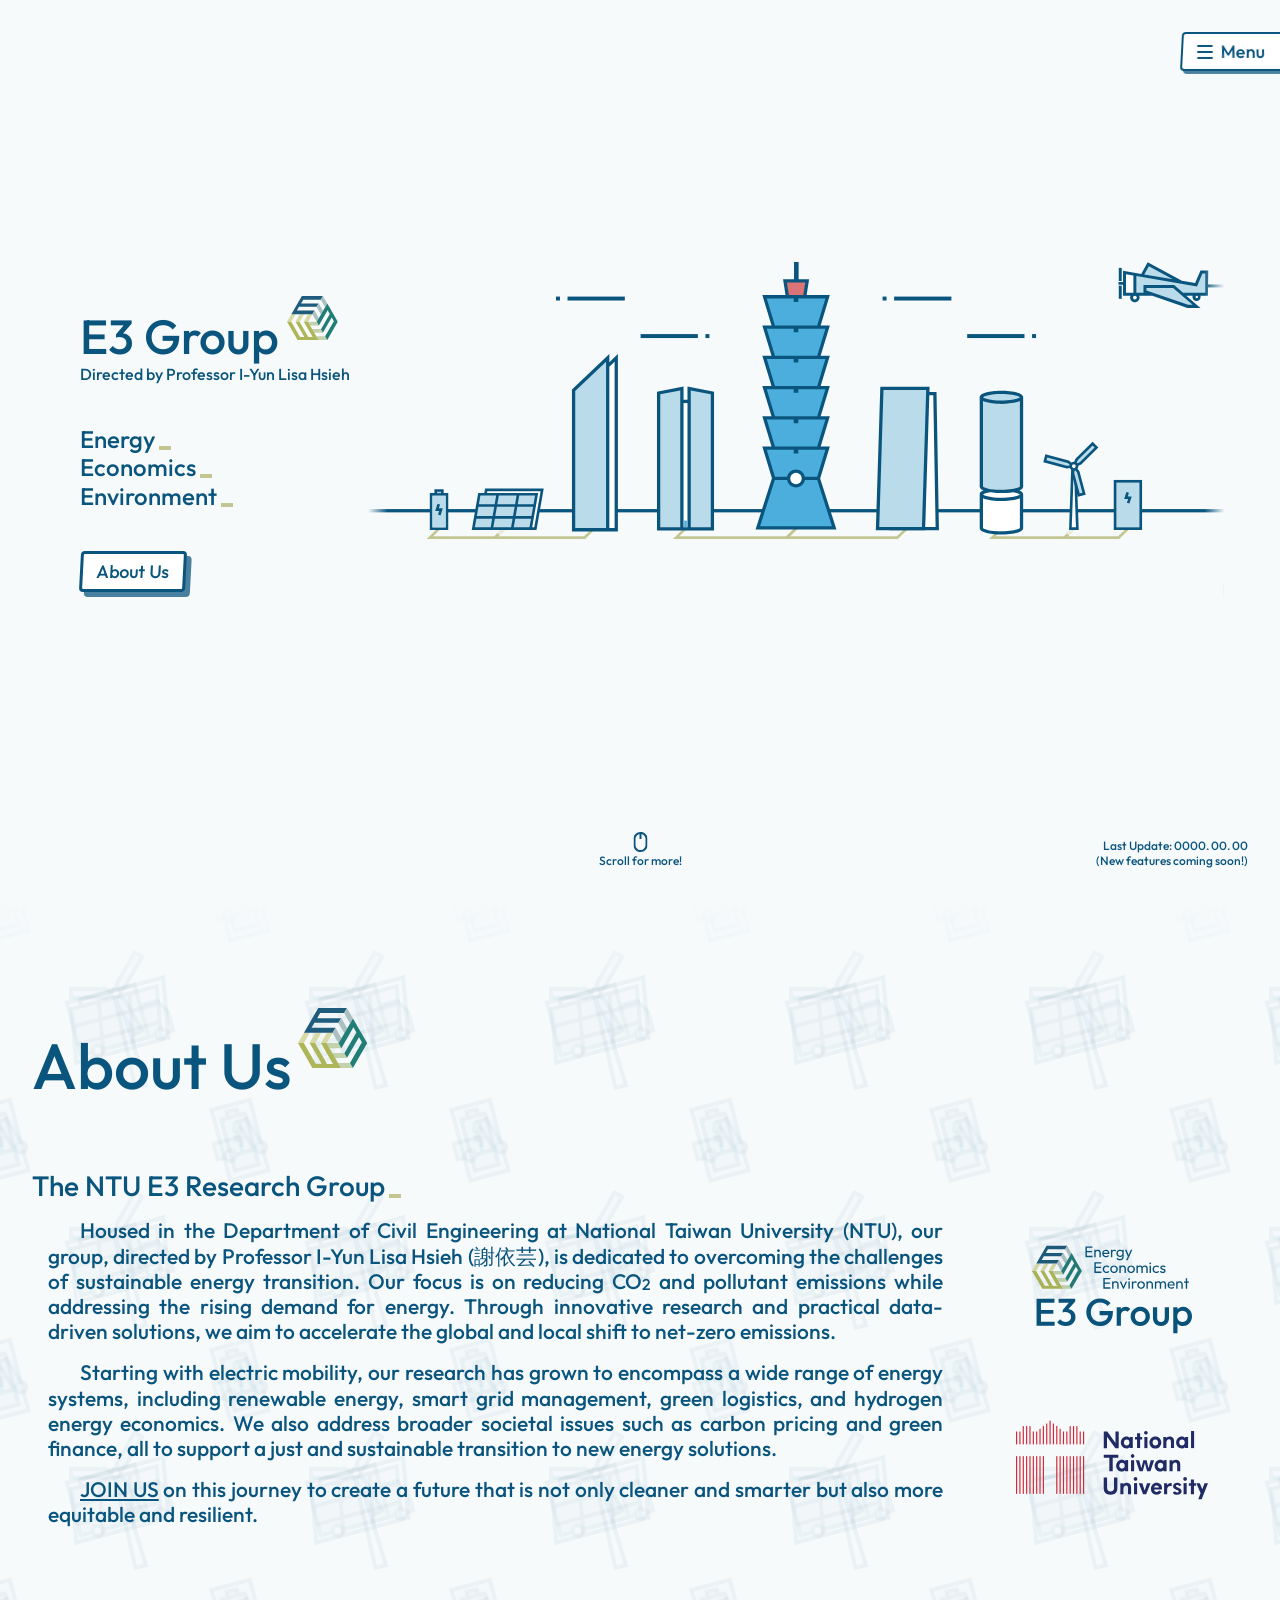
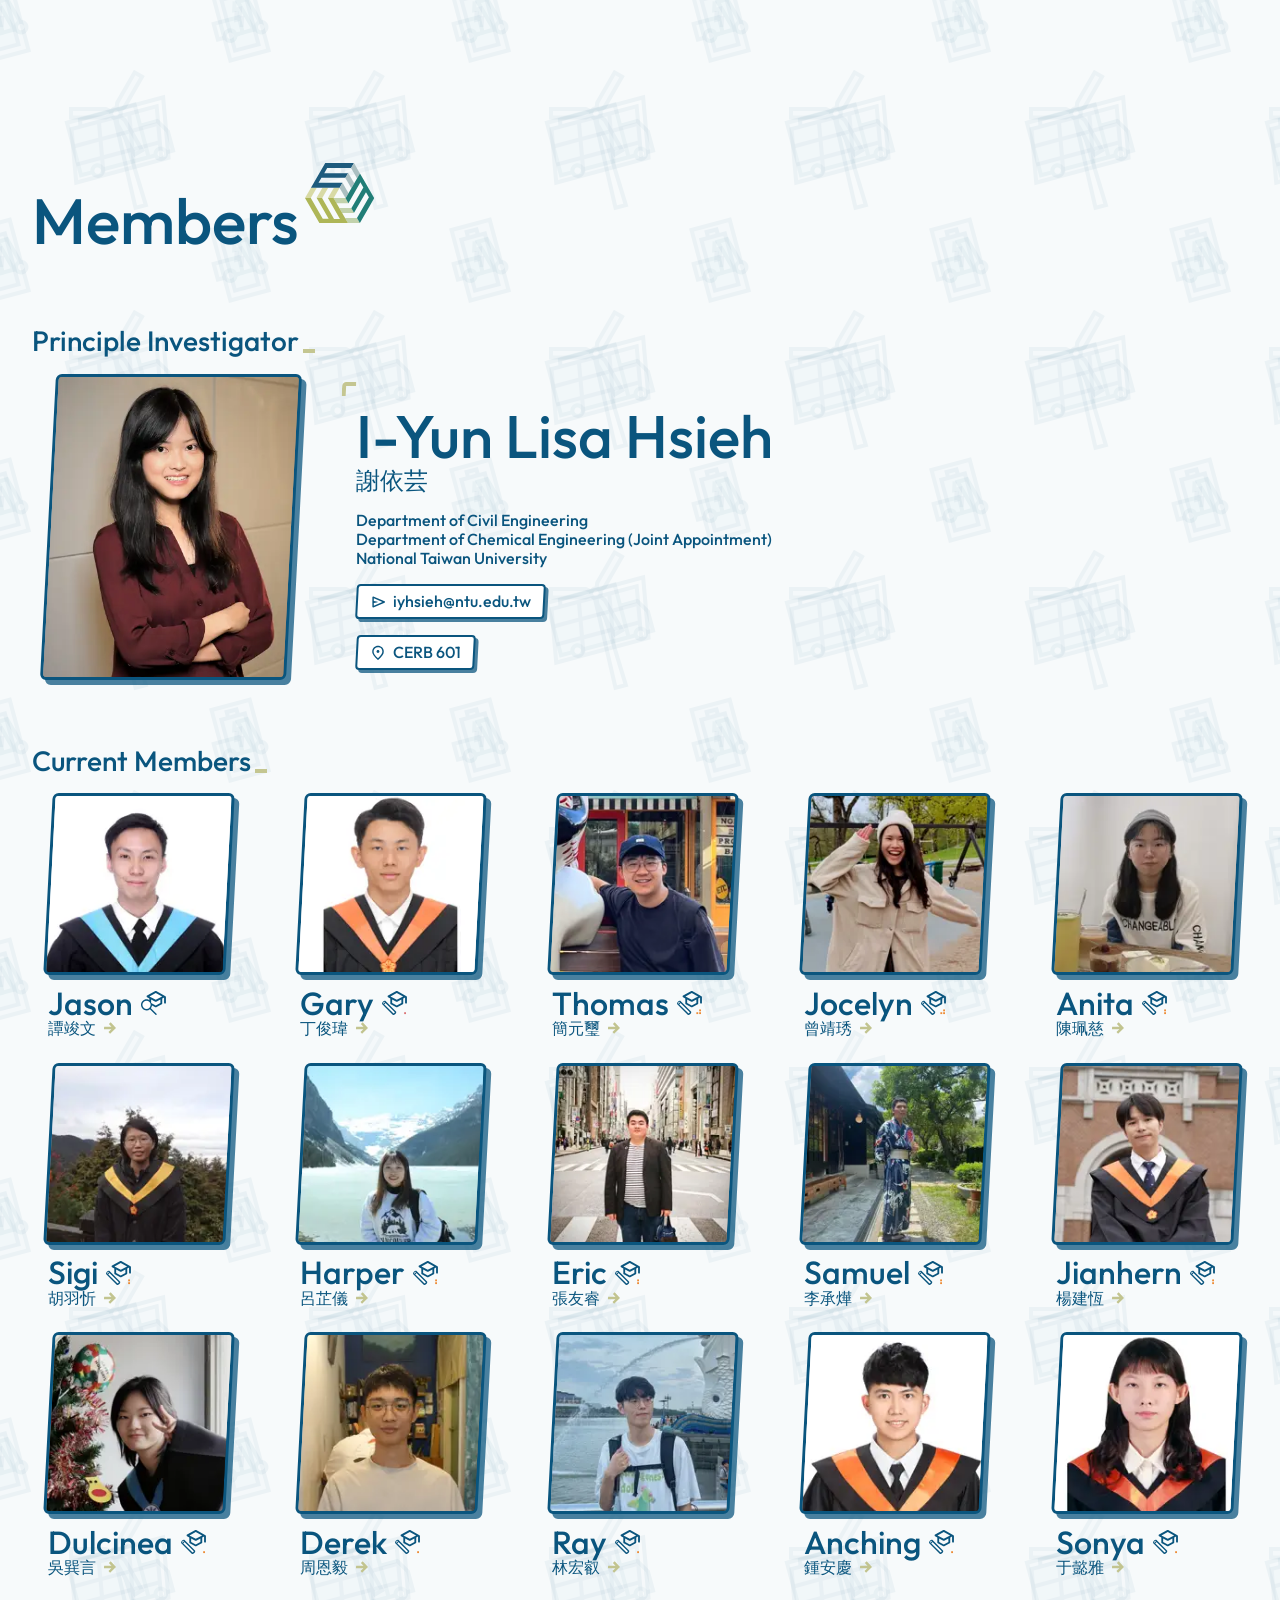
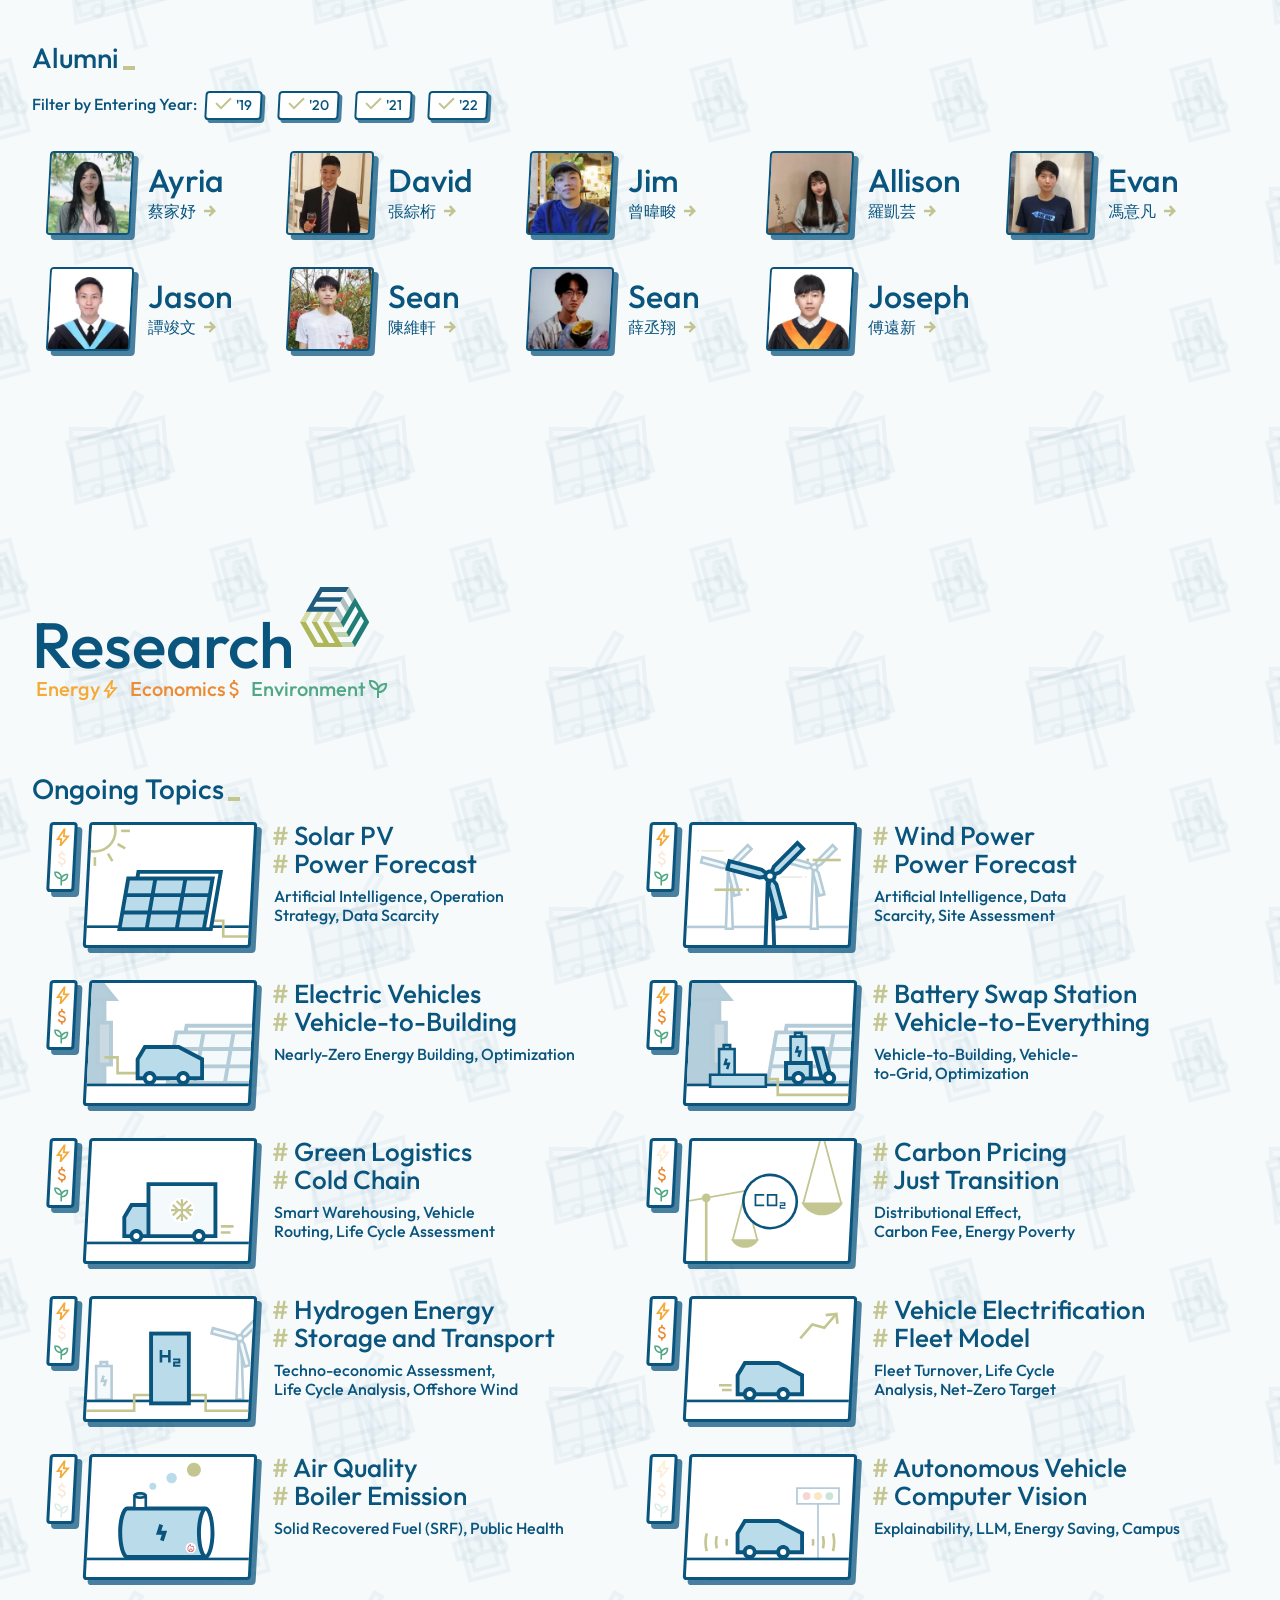
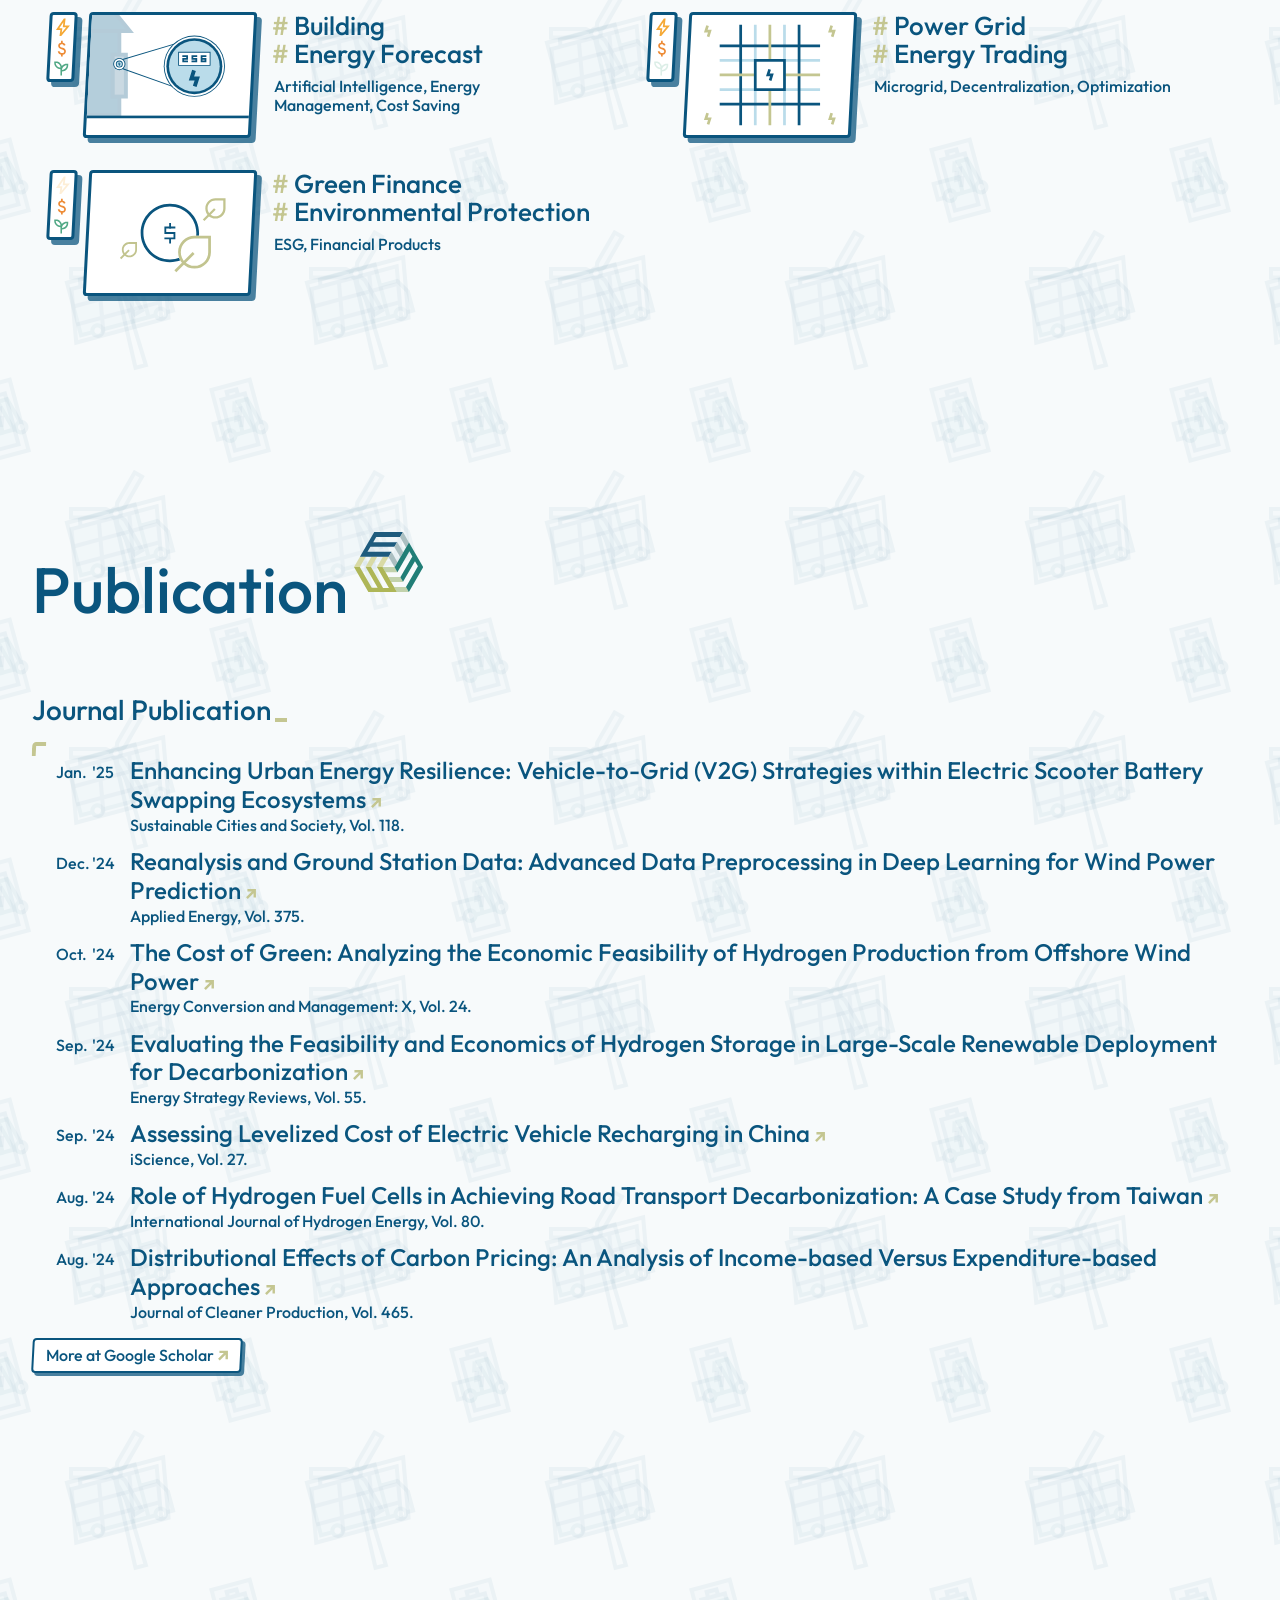
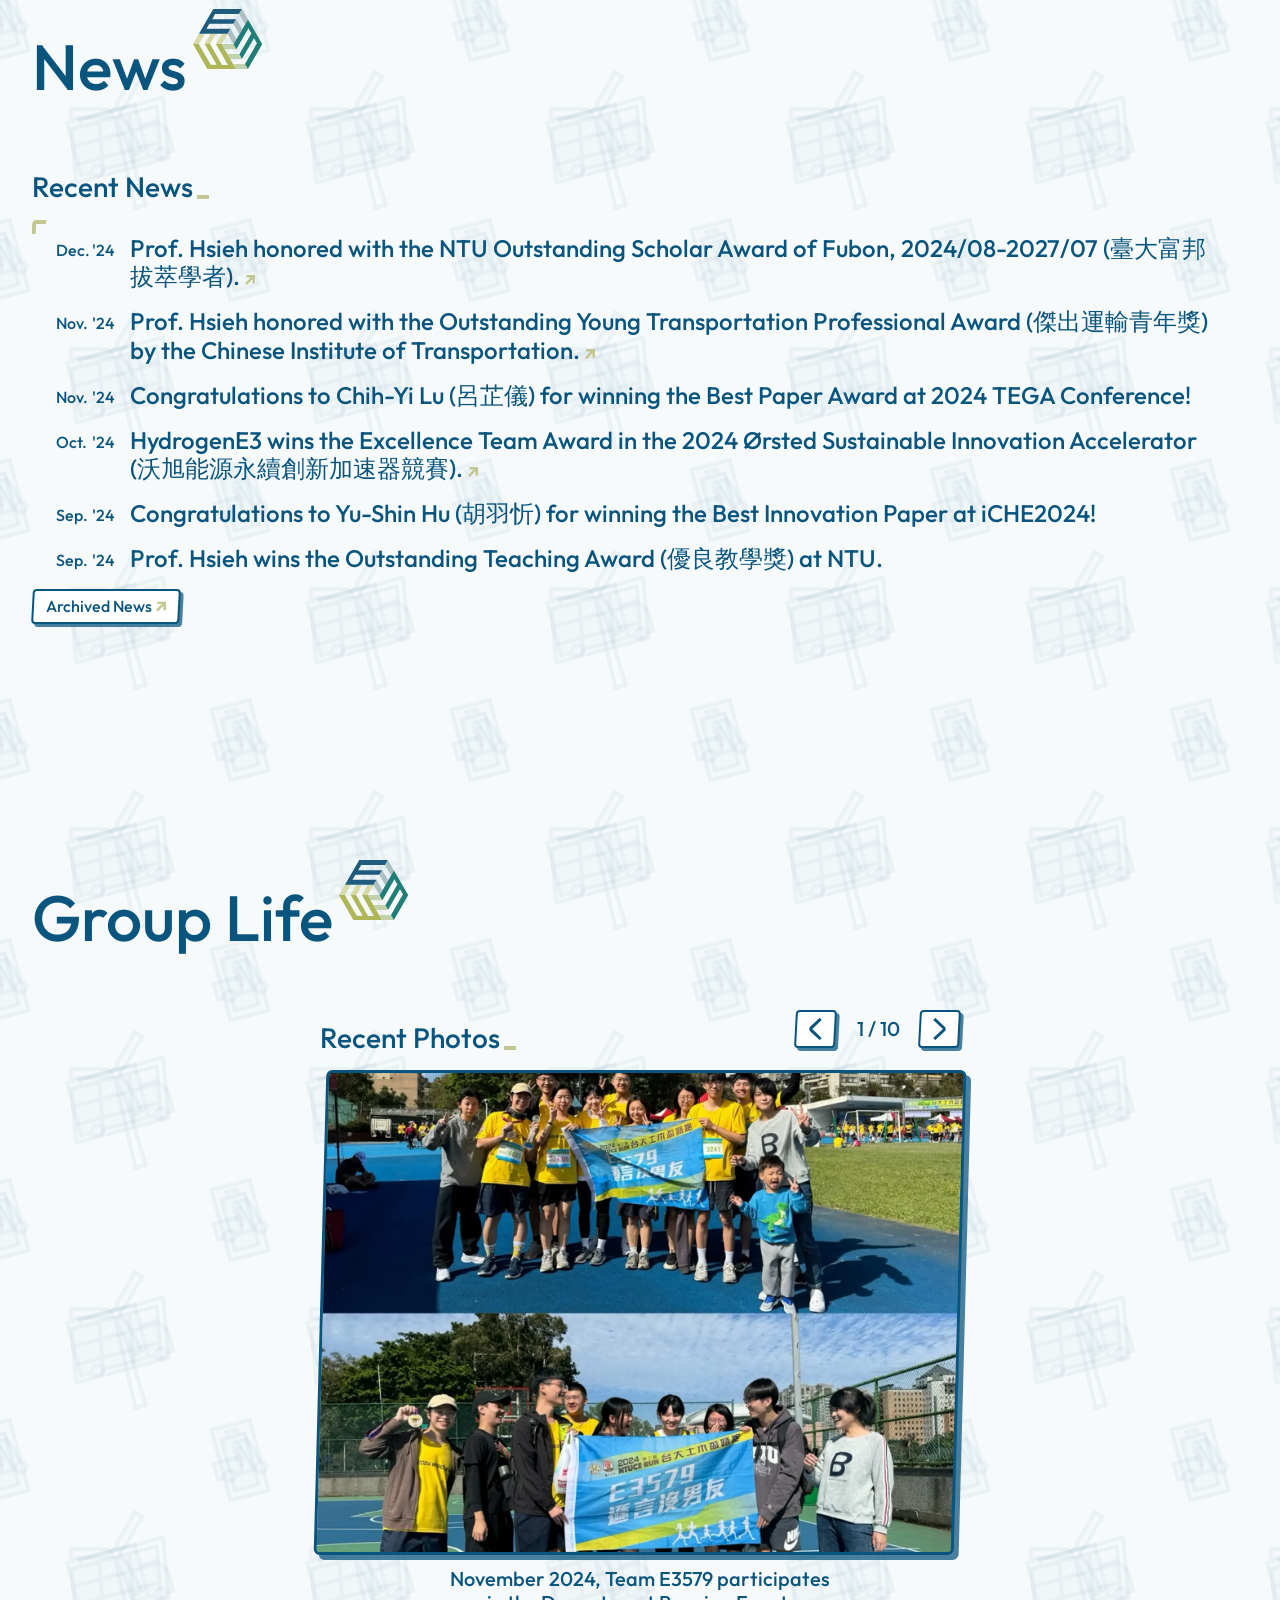
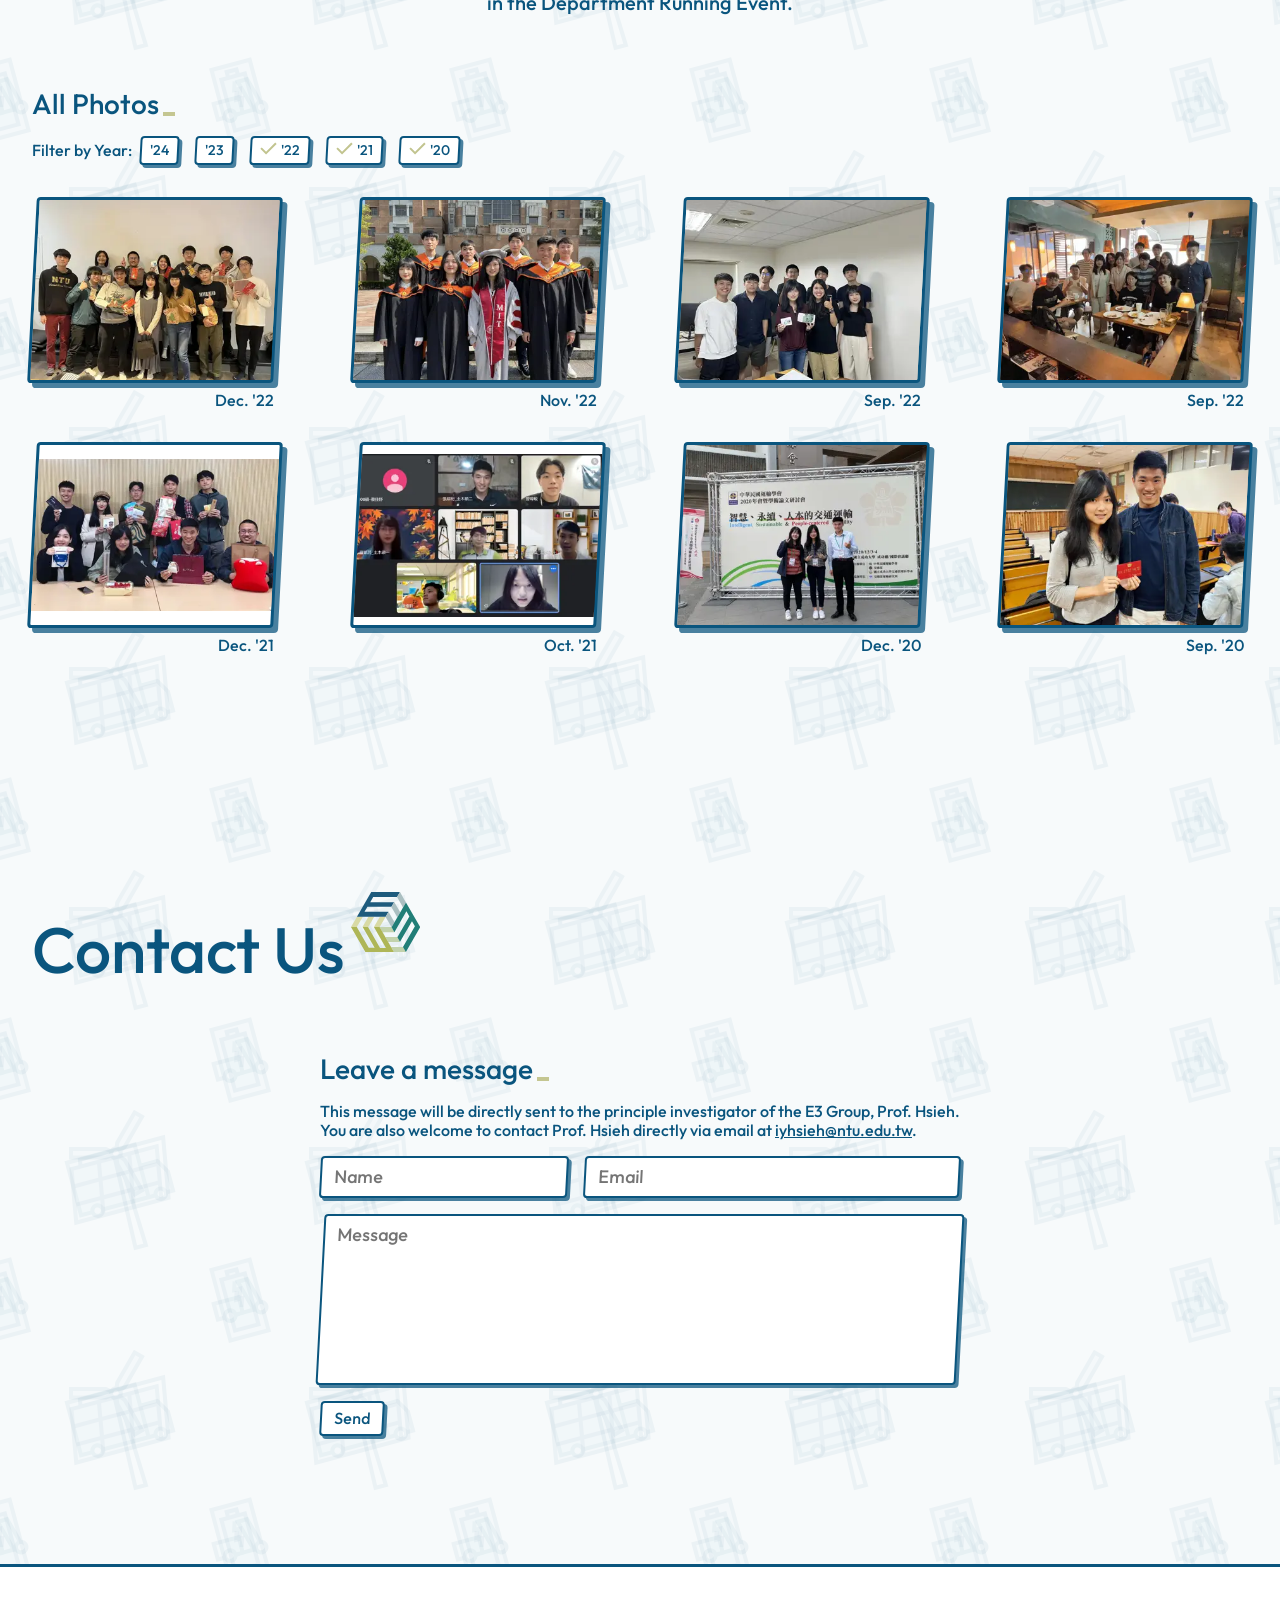
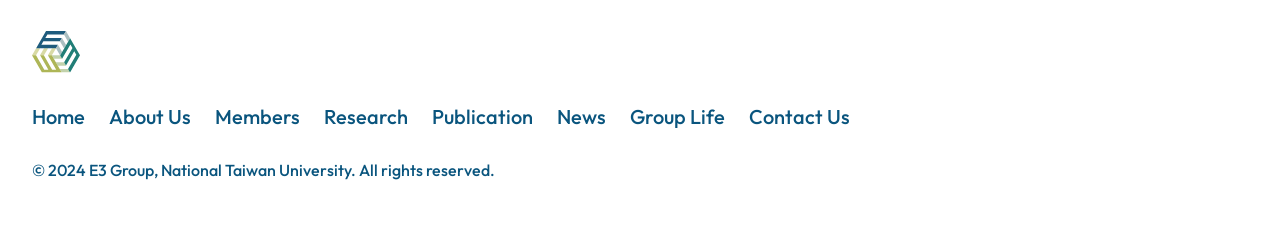
==== commit e1c5fa99: "res update 1210" ====
--- a/index.html
+++ b/index.html
@@ -1148,7 +1148,7 @@
                         </div>
 
                         <div class="res-info-minor">
-                            Artificial Intelligence, Data Scarcity, Site Assessment
+                            Artificial Intelligence, Operation Strategy, Data Scarcity
                         </div>
                     </div>
                 </div>
@@ -1370,6 +1370,7 @@
                     </div>
                 </div>
 
+                <!-- TODO: 加上智慧倉儲 -->
                 <!-- Green Logistics -->
                 <div class="res-block">
                     <div class="res-fields-block skewed-block" b-role="block">
@@ -1409,7 +1410,7 @@
                         </div>
 
                         <div class="res-info-minor">
-                            Vehicle Routing, GIS, Life Cycle Assessment
+                            Smart Warehousing, Vehicle Routing, Life Cycle Assessment
                         </div>
                     </div>
                 </div>
@@ -1457,7 +1458,7 @@
                         </div>
 
                         <div class="res-info-minor">
-                            Distributional Effect, Carbon Fee, Suits Index
+                            Distributional Effect, Carbon Fee, Energy Poverty
                         </div>
                     </div>
                 </div>
@@ -1516,7 +1517,7 @@
                         </div>
 
                         <div class="res-info-minor">
-                            Techno-economic Assessment, Life Cycle Analysis
+                            Techno-economic Assessment, Life Cycle Analysis, Offshore Wind
                         </div>
                     </div>
                 </div>
@@ -1662,7 +1663,66 @@
                         </div>
 
                         <div class="res-info-minor">
-                            Explainability, Trust-Driven AI, Campus
+                            Explainability, LLM, Energy Saving, Campus
+                        </div>
+                    </div>
+                </div>
+
+                <!-- TODO: 智慧能源管理系統開發 -->
+                <!-- #Energy Management #System Development -->
+                <!-- Smart Energy, RE100, Carbon Tracking, Cost Reduction -->
+                                
+                <!-- Building Energy -->
+                <!-- NOT ANIMATED -->
+                <div class="res-block">
+                    <div class="res-fields-block skewed-block" b-role="block">
+                        <svg class="res-fields">
+                            <use data-check="true" href="/assets/sprite.svg#svg-field-energy"></use>
+                            <use data-check="true" href="/assets/sprite.svg#svg-field-economics"></use>
+                            <use data-check="true" href="/assets/sprite.svg#svg-field-environment"></use>
+                        </svg>
+                    </div>
+
+                    <a class="res-img-block skewed-block" b-role="block">
+                        <svg class="res-img" xmlns="http://www.w3.org/2000/svg" viewBox="0 0 194 138">
+                            <polygon class="fill-m-light" points="0 116.5 41.49 116.5 41.49 95.5 48.99 95.5 48.99 43 41.49 43 41.49 20.5 55.98 20.5 39.25 0 0 0 0 116.5"/>
+                            <rect class="fill-house-light" x="33.99" y="47.5" width="10.5" height="43.5"/>
+                            <polygon class="fill-house-dark" points="0 112 36.99 112 36.99 95.5 29.49 95.5 29.49 43 36.99 43 36.99 20.5 0 20.5 0 112"/>
+                            <polygon class="fill-house-dark" points="0 16 46.5 16 33.44 0 0 0 0 16"/>
+                            <rect class="fill-m" x="-3" y="115" width="200" height="3"/>
+                            <rect class="fill-m" x="37.39" y="38.75" width="89.47" height="1" transform="translate(-7.78 25.03) rotate(-16.56)"/>
+                            <rect class="fill-m" x="81.62" y="29.74" width="1" height="91.02" transform="translate(-16.3 127.41) rotate(-70.42)"/>
+                            <circle class="fill-m" cx="125" cy="58.5" r="35"/>
+                            <circle class="fill-m-bg" cx="125" cy="58.5" r="34"/>
+                            <circle class="fill-m" cx="125" cy="58.5" r="32"/>
+                            <circle class="fill-m-3" cx="125" cy="58.5" r="29"/>
+                            <polygon class="fill-m" points="127.53 82.31 123.3 80.97 125.29 74.72 118.64 74.72 122.47 62.69 126.7 64.03 124.71 70.28 131.36 70.28 127.53 82.31"/>
+                            <polygon class="fill-m" points="143.5 42 106.5 42 106.5 58 143.5 58 143.5 42 143.5 42"/>
+                            <polyline class="fill-m-bg" points="142.5 43 142.5 57 107.5 57 107.5 43 142.5 43"/>
+                            <polygon class="fill-m" points="117.75 54 111.25 54 111.25 49 115.75 49 115.75 48 111.25 48 111.25 46 117.75 46 117.75 51 113.25 51 113.25 52 117.75 52 117.75 54"/>
+                            <polygon class="fill-m" points="128.25 54 121.75 54 121.75 52 126.25 52 126.25 51 121.75 51 121.75 46 128.25 46 128.25 48 123.75 48 123.75 49 128.25 49 128.25 54"/>
+                            <path class="fill-m" d="M138.75,54h-6.5v-8h6.5v2h-4.5v1h4.5v5Zm-4.5-2h2.5v-1h-2.5v1Z"/>
+                            <circle class="fill-m" cx="39.24" cy="56" r="7"/>
+                            <circle class="fill-m-bg" cx="39.24" cy="56" r="6"/>
+                            <circle class="fill-m" cx="39.24" cy="56" r="4"/>
+                            <circle class="fill-m-3" cx="39.24" cy="56" r="3"/>
+                            <polygon class="fill-m" points="39.77 58.06 38.89 57.78 39.3 56.46 37.91 56.46 38.71 53.94 39.6 54.22 39.18 55.54 40.58 55.54 39.77 58.06"/>
+                        </svg>
+                    </a>
+
+                    <div class="res-info">
+                        <div class="res-tag">
+                            <span class="res-tag-icon">#</span>
+                            <span class="res-tag-text">Building</span>
+                        </div>
+
+                        <div class="res-tag">
+                            <span class="res-tag-icon">#</span>
+                            <span class="res-tag-text">Energy Forecast</span>
+                        </div>
+
+                        <div class="res-info-minor">
+                            Artificial Intelligence, Energy Management, Cost Saving
                         </div>
                     </div>
                 </div>
@@ -1712,7 +1772,7 @@
                         </div>
 
                         <div class="res-info-minor">
-                            Microgrid, Optimization, Blockchain
+                            Microgrid, Decentralization, Optimization
                         </div>
                     </div>
                 </div>
@@ -1779,61 +1839,6 @@
                         </div>
                     </div>
                 </div>
-                
-                <!-- Building Energy -->
-                <!-- NOT ANIMATED -->
-                <div class="res-block">
-                    <div class="res-fields-block skewed-block" b-role="block">
-                        <svg class="res-fields">
-                            <use data-check="true" href="/assets/sprite.svg#svg-field-energy"></use>
-                            <use data-check="true" href="/assets/sprite.svg#svg-field-economics"></use>
-                            <use data-check="true" href="/assets/sprite.svg#svg-field-environment"></use>
-                        </svg>
-                    </div>
-
-                    <a class="res-img-block skewed-block" b-role="block">
-                        <svg class="res-img" xmlns="http://www.w3.org/2000/svg" viewBox="0 0 194 138">
-                            <polygon class="fill-m-light" points="0 116.5 41.49 116.5 41.49 95.5 48.99 95.5 48.99 43 41.49 43 41.49 20.5 55.98 20.5 39.25 0 0 0 0 116.5"/>
-                            <rect class="fill-house-light" x="33.99" y="47.5" width="10.5" height="43.5"/>
-                            <polygon class="fill-house-dark" points="0 112 36.99 112 36.99 95.5 29.49 95.5 29.49 43 36.99 43 36.99 20.5 0 20.5 0 112"/>
-                            <polygon class="fill-house-dark" points="0 16 46.5 16 33.44 0 0 0 0 16"/>
-                            <rect class="fill-m" x="-3" y="115" width="200" height="3"/>
-                            <rect class="fill-m" x="37.39" y="38.75" width="89.47" height="1" transform="translate(-7.78 25.03) rotate(-16.56)"/>
-                            <rect class="fill-m" x="81.62" y="29.74" width="1" height="91.02" transform="translate(-16.3 127.41) rotate(-70.42)"/>
-                            <circle class="fill-m" cx="125" cy="58.5" r="35"/>
-                            <circle class="fill-m-bg" cx="125" cy="58.5" r="34"/>
-                            <circle class="fill-m" cx="125" cy="58.5" r="32"/>
-                            <circle class="fill-m-3" cx="125" cy="58.5" r="29"/>
-                            <polygon class="fill-m" points="127.53 82.31 123.3 80.97 125.29 74.72 118.64 74.72 122.47 62.69 126.7 64.03 124.71 70.28 131.36 70.28 127.53 82.31"/>
-                            <polygon class="fill-m" points="143.5 42 106.5 42 106.5 58 143.5 58 143.5 42 143.5 42"/>
-                            <polyline class="fill-m-bg" points="142.5 43 142.5 57 107.5 57 107.5 43 142.5 43"/>
-                            <polygon class="fill-m" points="117.75 54 111.25 54 111.25 49 115.75 49 115.75 48 111.25 48 111.25 46 117.75 46 117.75 51 113.25 51 113.25 52 117.75 52 117.75 54"/>
-                            <polygon class="fill-m" points="128.25 54 121.75 54 121.75 52 126.25 52 126.25 51 121.75 51 121.75 46 128.25 46 128.25 48 123.75 48 123.75 49 128.25 49 128.25 54"/>
-                            <path class="fill-m" d="M138.75,54h-6.5v-8h6.5v2h-4.5v1h4.5v5Zm-4.5-2h2.5v-1h-2.5v1Z"/>
-                            <circle class="fill-m" cx="39.24" cy="56" r="7"/>
-                            <circle class="fill-m-bg" cx="39.24" cy="56" r="6"/>
-                            <circle class="fill-m" cx="39.24" cy="56" r="4"/>
-                            <circle class="fill-m-3" cx="39.24" cy="56" r="3"/>
-                            <polygon class="fill-m" points="39.77 58.06 38.89 57.78 39.3 56.46 37.91 56.46 38.71 53.94 39.6 54.22 39.18 55.54 40.58 55.54 39.77 58.06"/>
-                        </svg>
-                    </a>
-
-                    <div class="res-info">
-                        <div class="res-tag">
-                            <span class="res-tag-icon">#</span>
-                            <span class="res-tag-text">Building</span>
-                        </div>
-
-                        <div class="res-tag">
-                            <span class="res-tag-icon">#</span>
-                            <span class="res-tag-text">Energy Forecast</span>
-                        </div>
-
-                        <div class="res-info-minor">
-                            Artificial Intelligence, Energy Management, Cost Saving
-                        </div>
-                    </div>
-                </div>
             </section>
 
             <!-- <h3>Past Topics</h3>
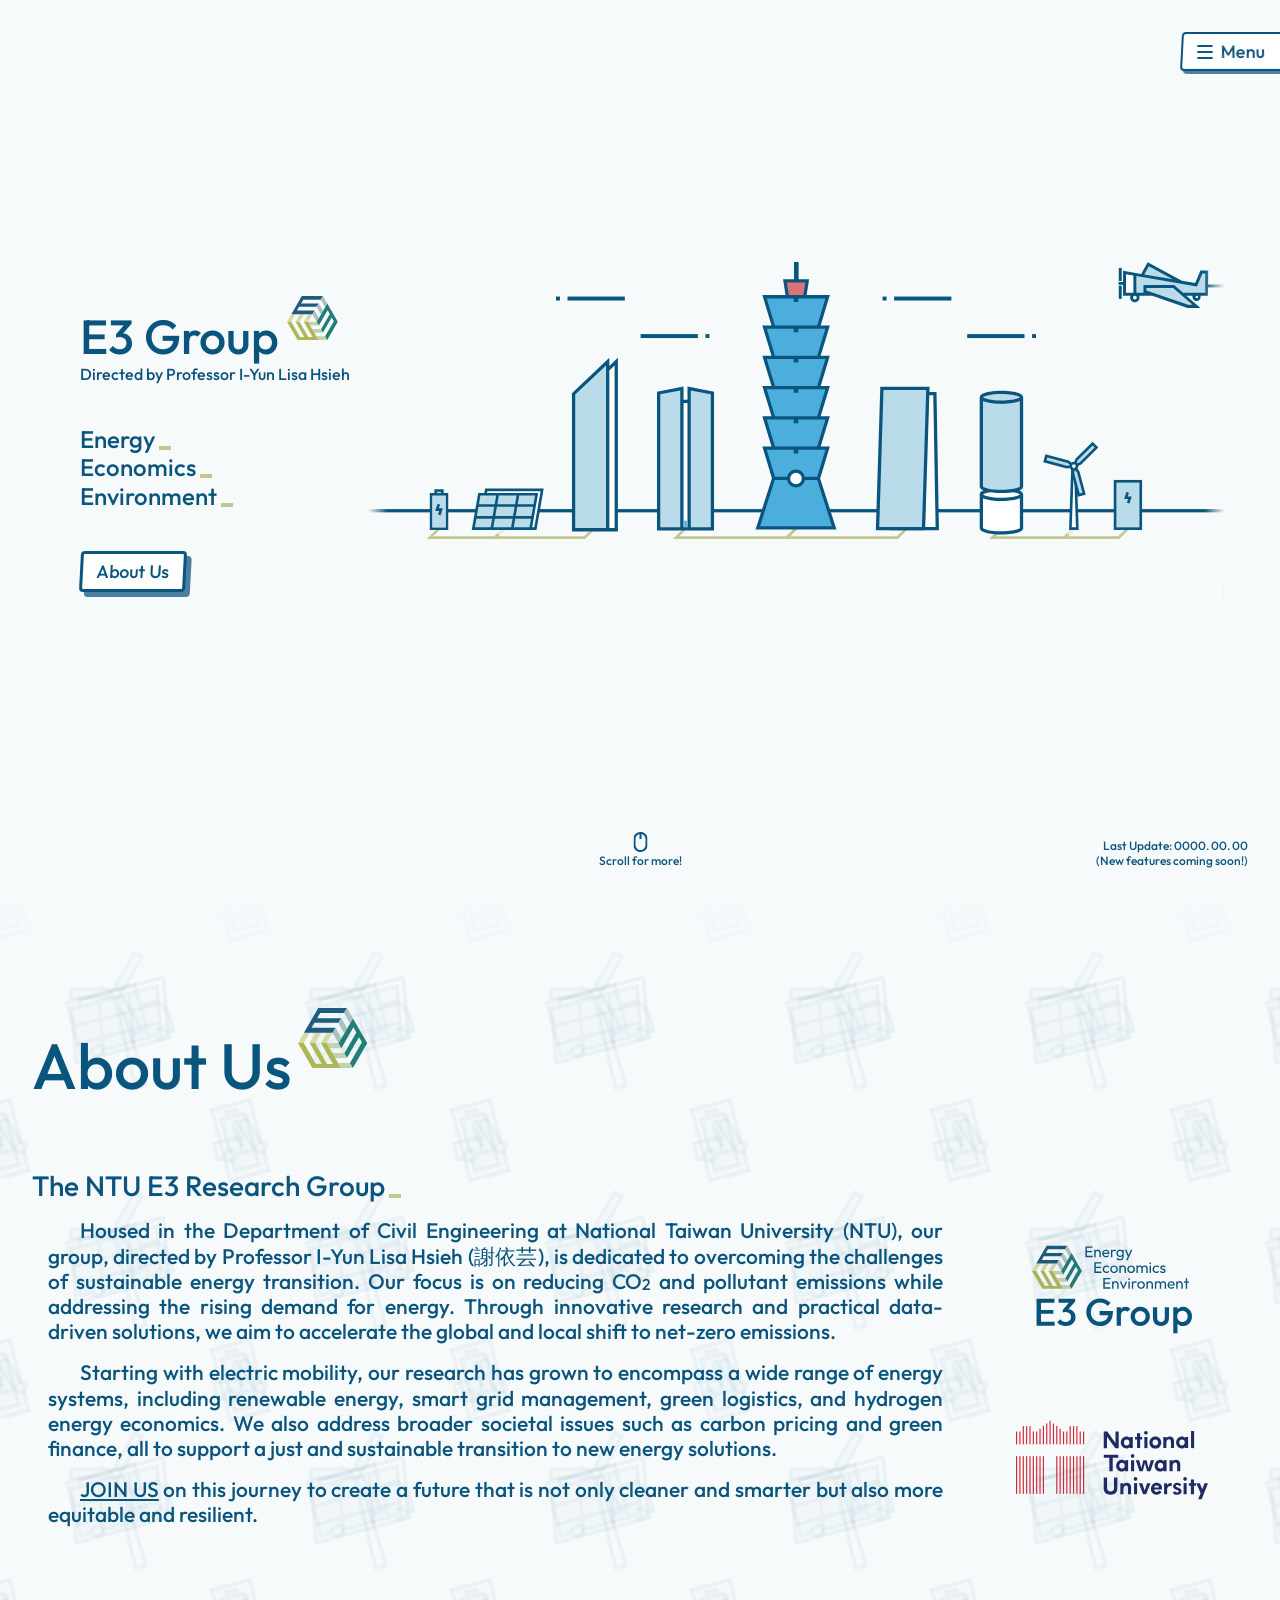
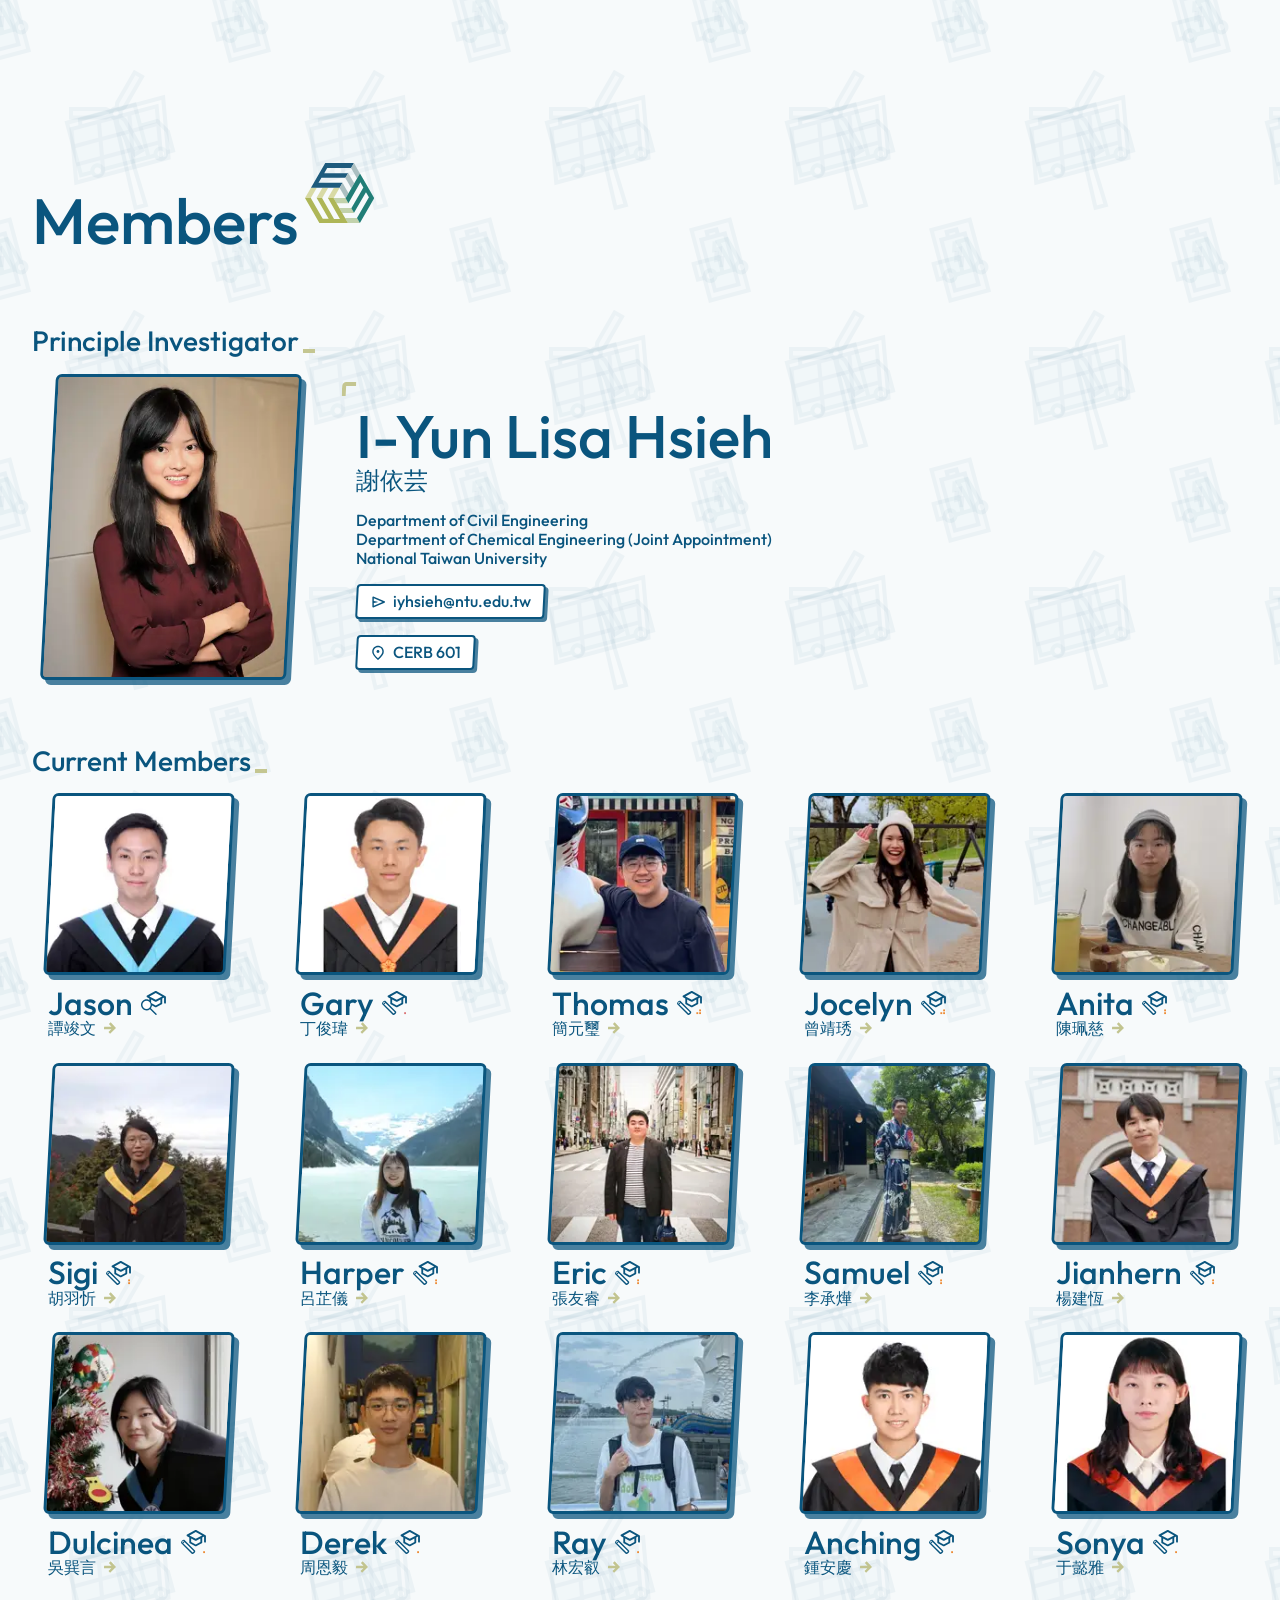
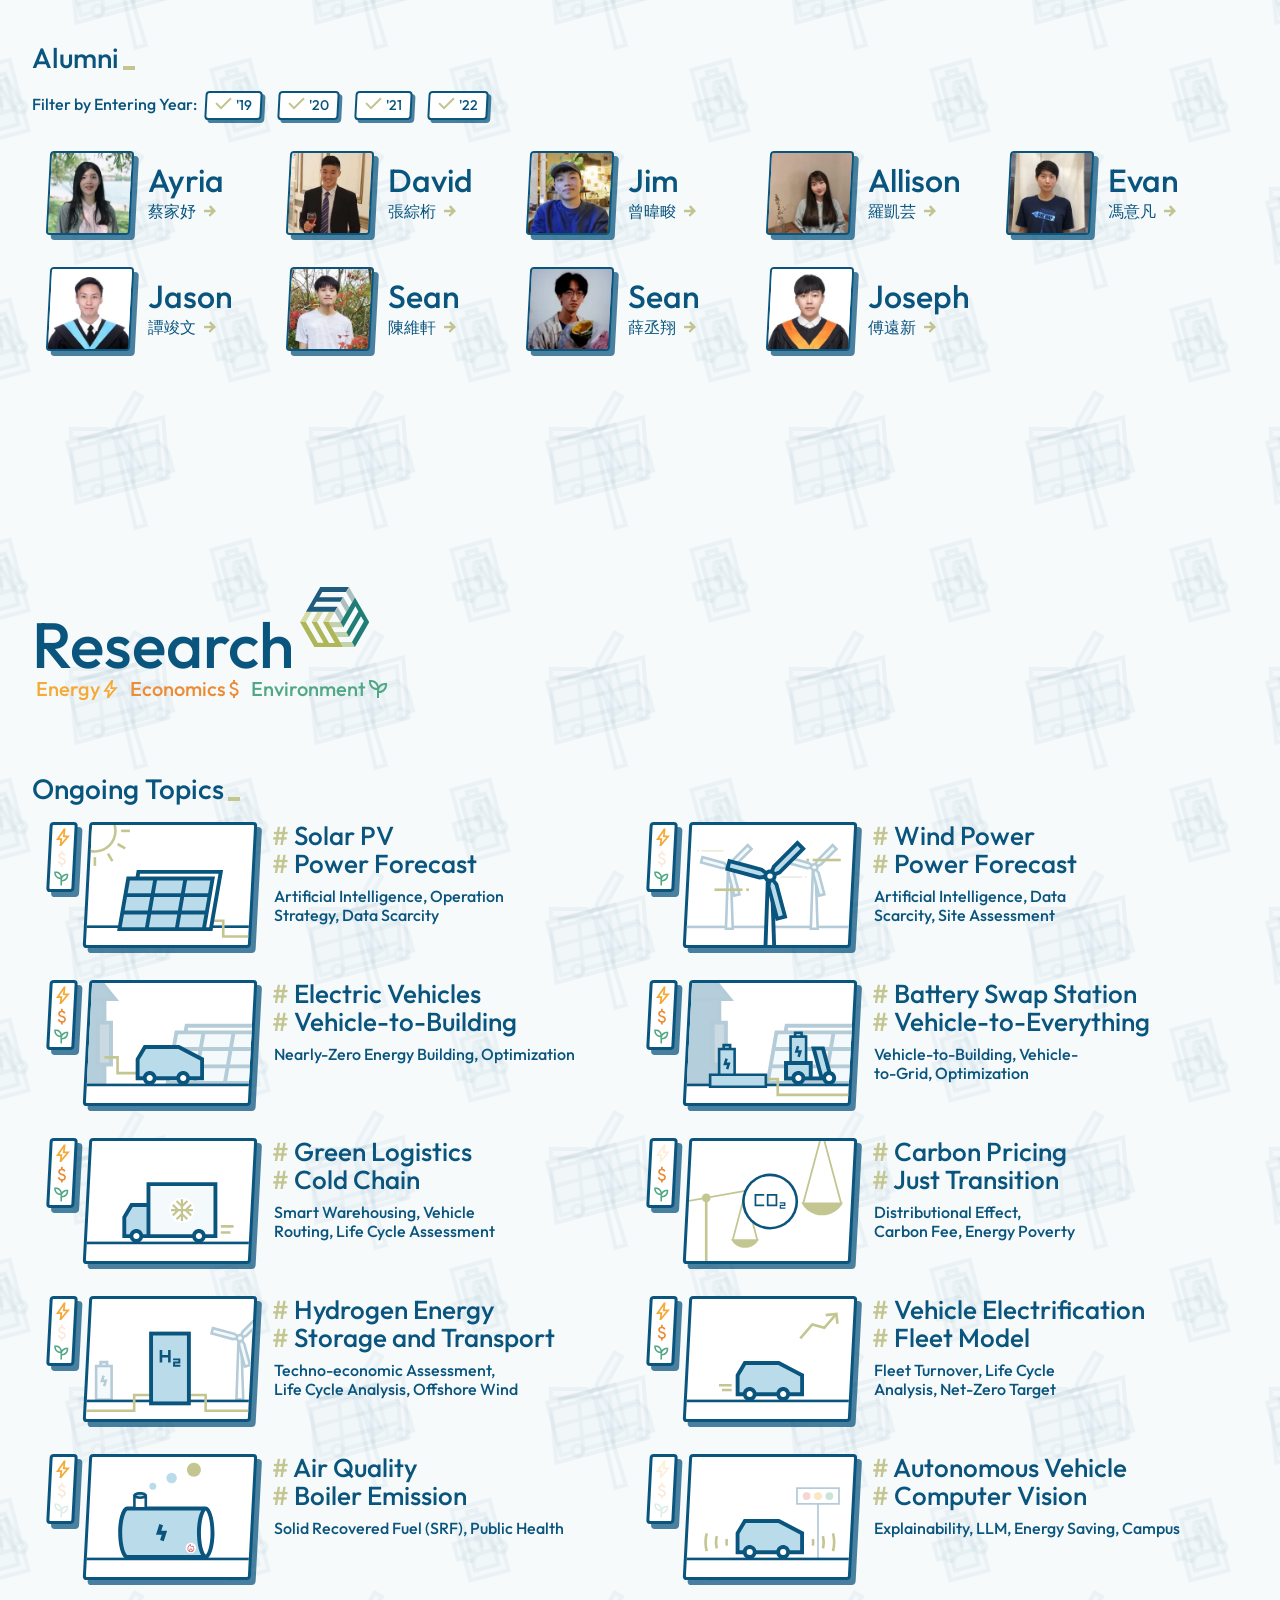
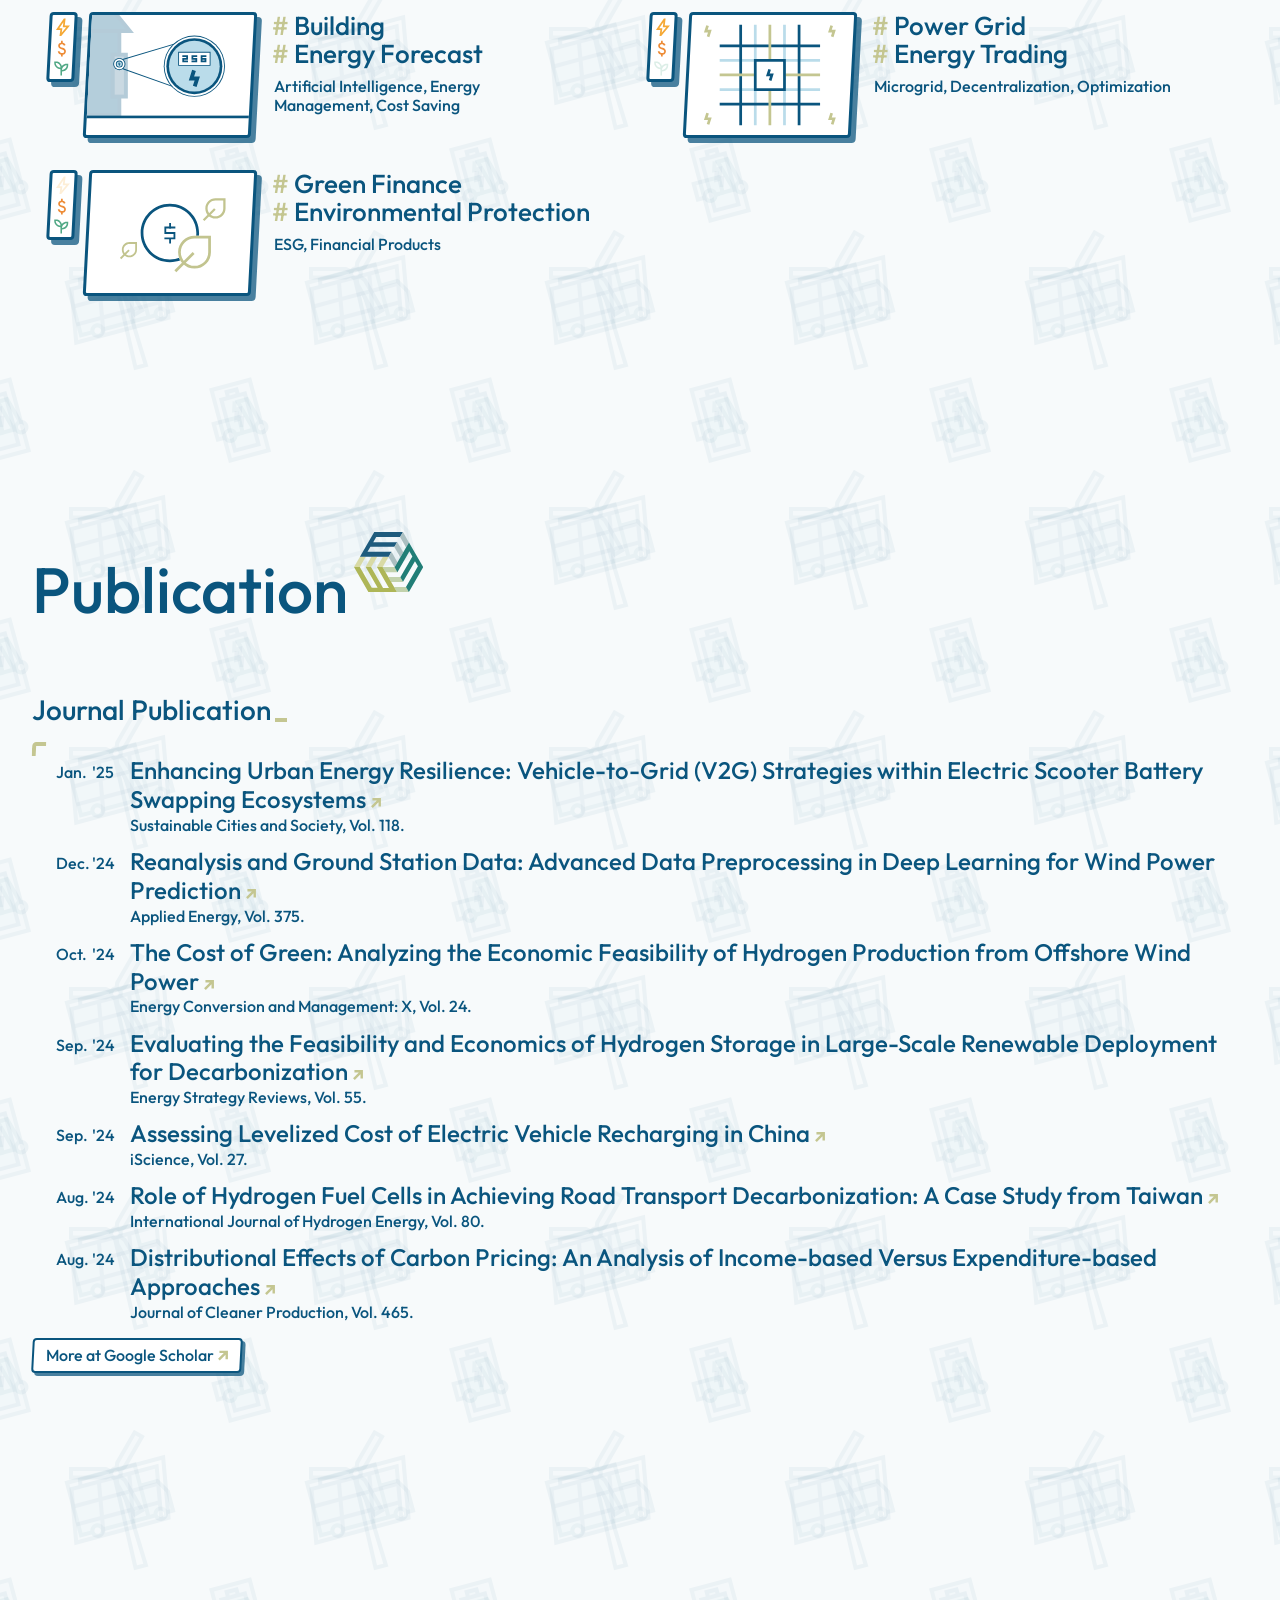
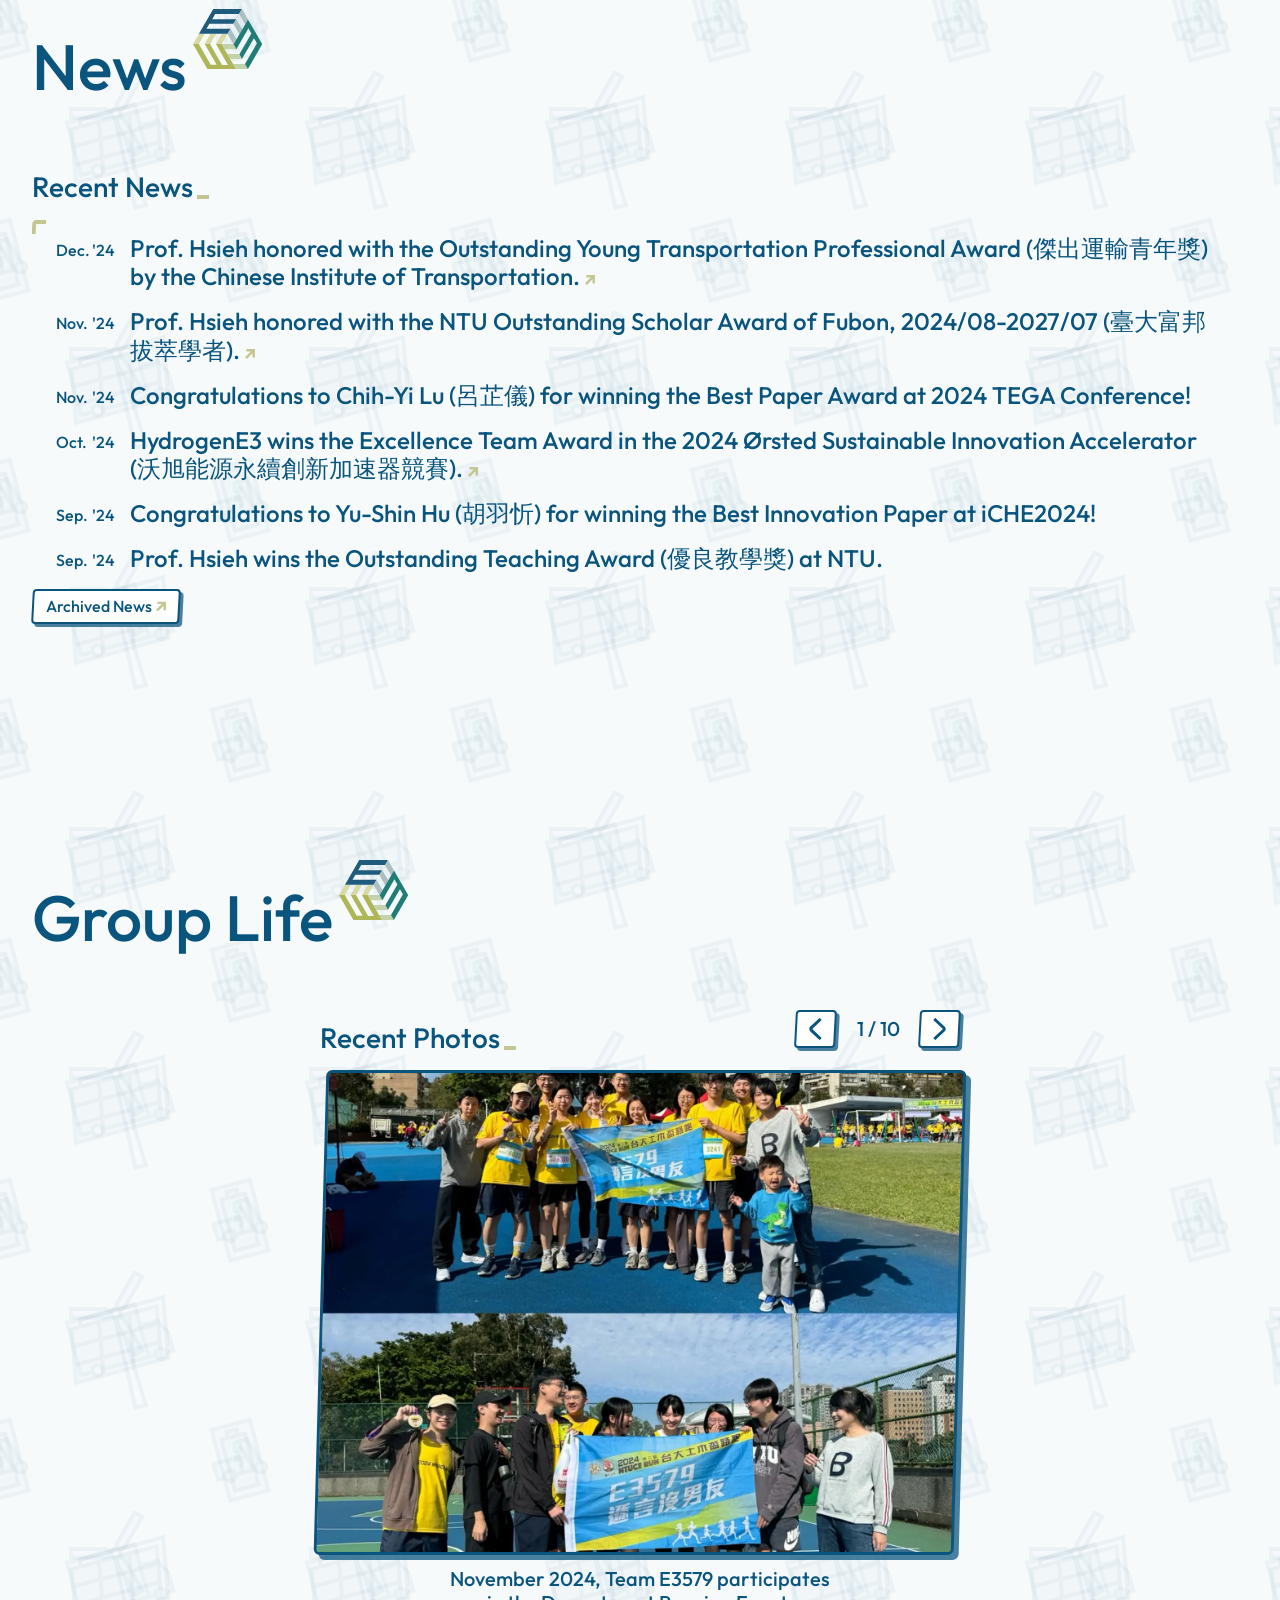
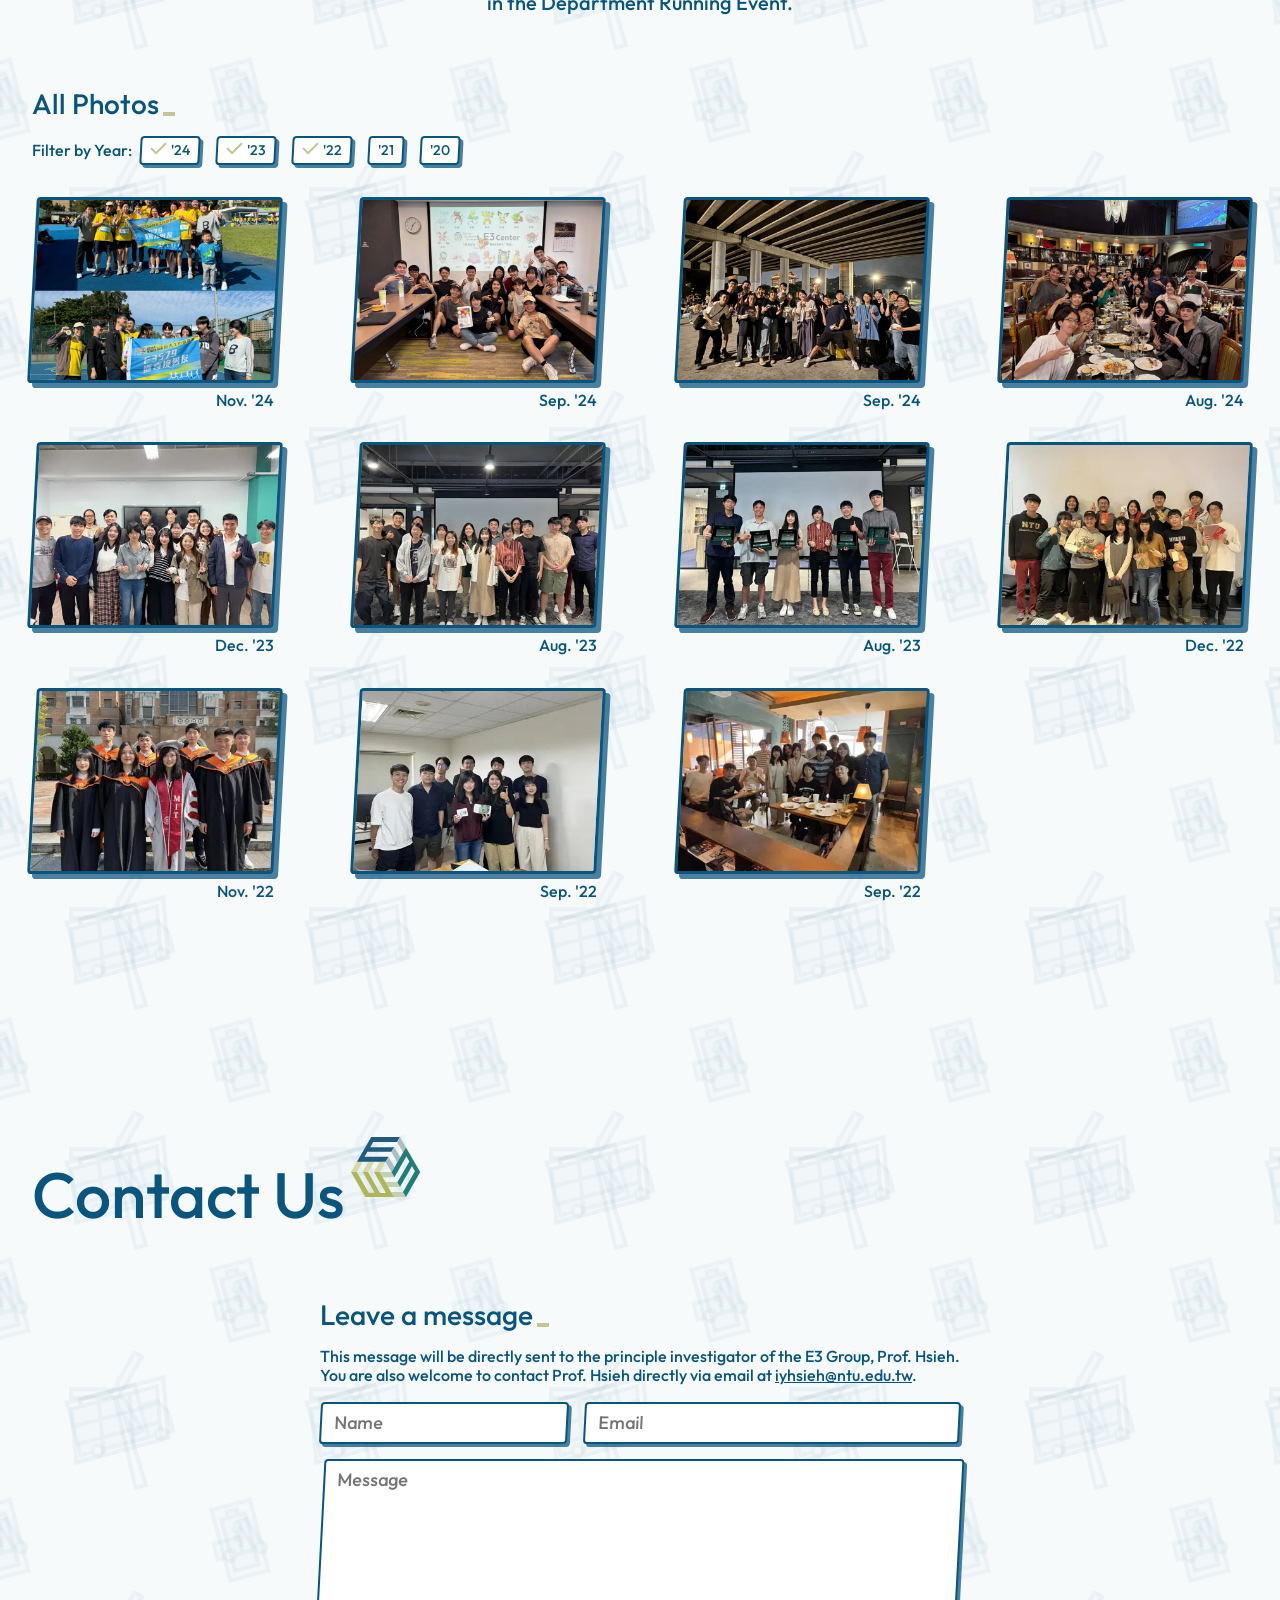
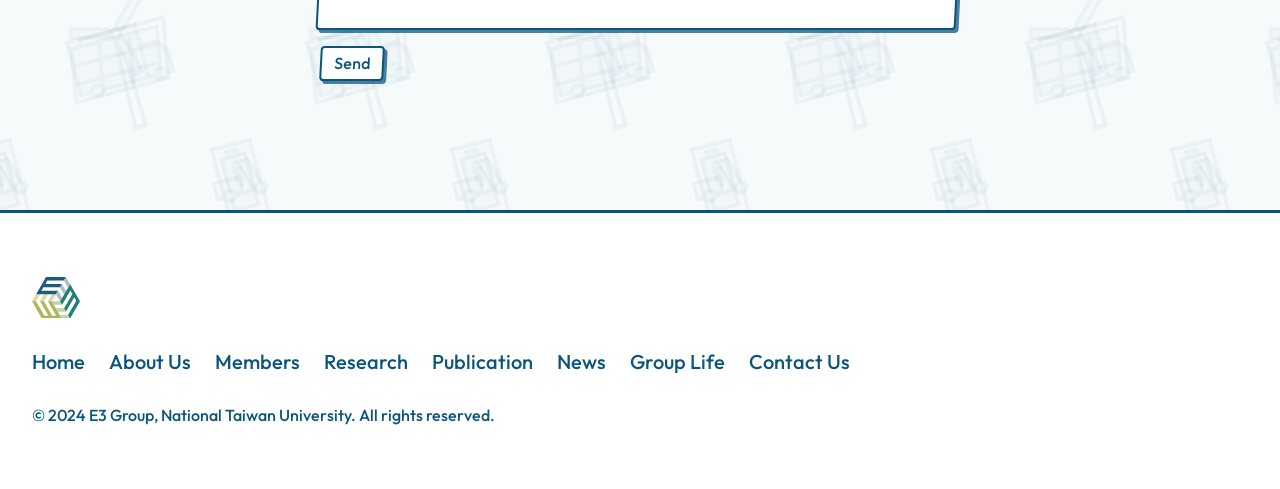
==== commit c385683d: "minor" ====
--- a/index.html
+++ b/index.html
@@ -363,7 +363,7 @@
                         </g>
                     </g>
                     <text class="hp-plane-text" x="1319.5" y="38.39" dominant-baseline="middle">
-                        Congratulations to Chih-Yi Lu (呂芷儀) for winning the Best Paper Award at 2024 TEGA Conference!
+                        Prof. Hsieh honored with the Outstanding Young Transportation Professional Award (傑出運輸青年獎) by the Chinese Institute of Transportation.
                     </text>
                 </g>
                 <rect x="0" y="0" width="30" height="570" style="fill: url('#fade-in');"/>
@@ -2101,9 +2101,27 @@
                 <svg class="publi-quote"><use href="/assets/sprite.svg#svg-quote"></use></svg>
 
                 <div class="publi-block-wrapper">
+                    
                     <div class="publi-block">
                         <div class="publi-date">
                             <div class="publi-date-mm">Dec.</div>
+                            <div class="publi-date-yy">'24</div>
+                        </div>
+    
+                        <div class="publi-info">
+                            <a class="publi-title-block" target="_blank" href="https://www.cit.org.tw/GoWeb2/include/index.php?Page=2&id=1176101416673ec3f8cca68">
+                                <span class="publi-title">
+                                    Prof. Hsieh honored with the Outstanding Young Transportation Professional Award (傑出運輸青年獎) by the Chinese Institute of Transportation.
+                                </span>
+                                
+                                <svg><use href="/assets/sprite.svg#svg-arrow-top-right"></use></svg>
+                            </a>
+                        </div>
+                    </div>
+
+                    <div class="publi-block">
+                        <div class="publi-date">
+                            <div class="publi-date-mm">Nov.</div>
                             <div class="publi-date-yy">'24</div>
                         </div>
     
@@ -2111,23 +2129,6 @@
                             <a class="publi-title-block" target="_blank" href="https://my.ntu.edu.tw/professorships/professorships04.html">
                                 <span class="publi-title">
                                     Prof. Hsieh honored with the NTU Outstanding Scholar Award of Fubon, 2024/08-2027/07 (臺大富邦拔萃學者).
-                                </span>
-                                
-                                <svg><use href="/assets/sprite.svg#svg-arrow-top-right"></use></svg>
-                            </a>
-                        </div>
-                    </div>
-
-                    <div class="publi-block">
-                        <div class="publi-date">
-                            <div class="publi-date-mm">Nov.</div>
-                            <div class="publi-date-yy">'24</div>
-                        </div>
-    
-                        <div class="publi-info">
-                            <a class="publi-title-block" target="_blank" href="https://www.cit.org.tw/GoWeb2/include/index.php?Page=2&id=1176101416673ec3f8cca68">
-                                <span class="publi-title">
-                                    Prof. Hsieh honored with the Outstanding Young Transportation Professional Award (傑出運輸青年獎) by the Chinese Institute of Transportation.
                                 </span>
                                 
                                 <svg><use href="/assets/sprite.svg#svg-arrow-top-right"></use></svg>
@@ -2495,12 +2496,12 @@
             <div class="filter" where="glf">
                 <span class="filter-title">Filter by Year:</span>
                 <label class="filter-block skewed-block" b-role="btn" b-hoverable>
-                    <input class="filter-checkbox" type="checkbox" where="glf" value="2024"/>
+                    <input class="filter-checkbox" type="checkbox" where="glf" value="2024" checked/>
                     <div class="filter-label">'24</div>
                 </label>
                 
                 <label class="filter-block skewed-block" b-role="btn" b-hoverable>
-                    <input class="filter-checkbox" type="checkbox" where="glf" value="2023"/>
+                    <input class="filter-checkbox" type="checkbox" where="glf" value="2023" checked/>
                     <div class="filter-label">'23</div>
                 </label>
                 
@@ -2510,12 +2511,12 @@
                 </label>
 
                 <label class="filter-block skewed-block" b-role="btn" b-hoverable>
-                    <input class="filter-checkbox" type="checkbox" where="glf" value="2021" checked/>
+                    <input class="filter-checkbox" type="checkbox" where="glf" value="2021"/>
                     <div class="filter-label">'21</div>
                 </label>
 
                 <label class="filter-block skewed-block" b-role="btn" b-hoverable>
-                    <input class="filter-checkbox" type="checkbox" where="glf" value="2020" checked/>
+                    <input class="filter-checkbox" type="checkbox" where="glf" value="2020"/>
                     <div class="filter-label">'20</div>
                 </label>
             </div>
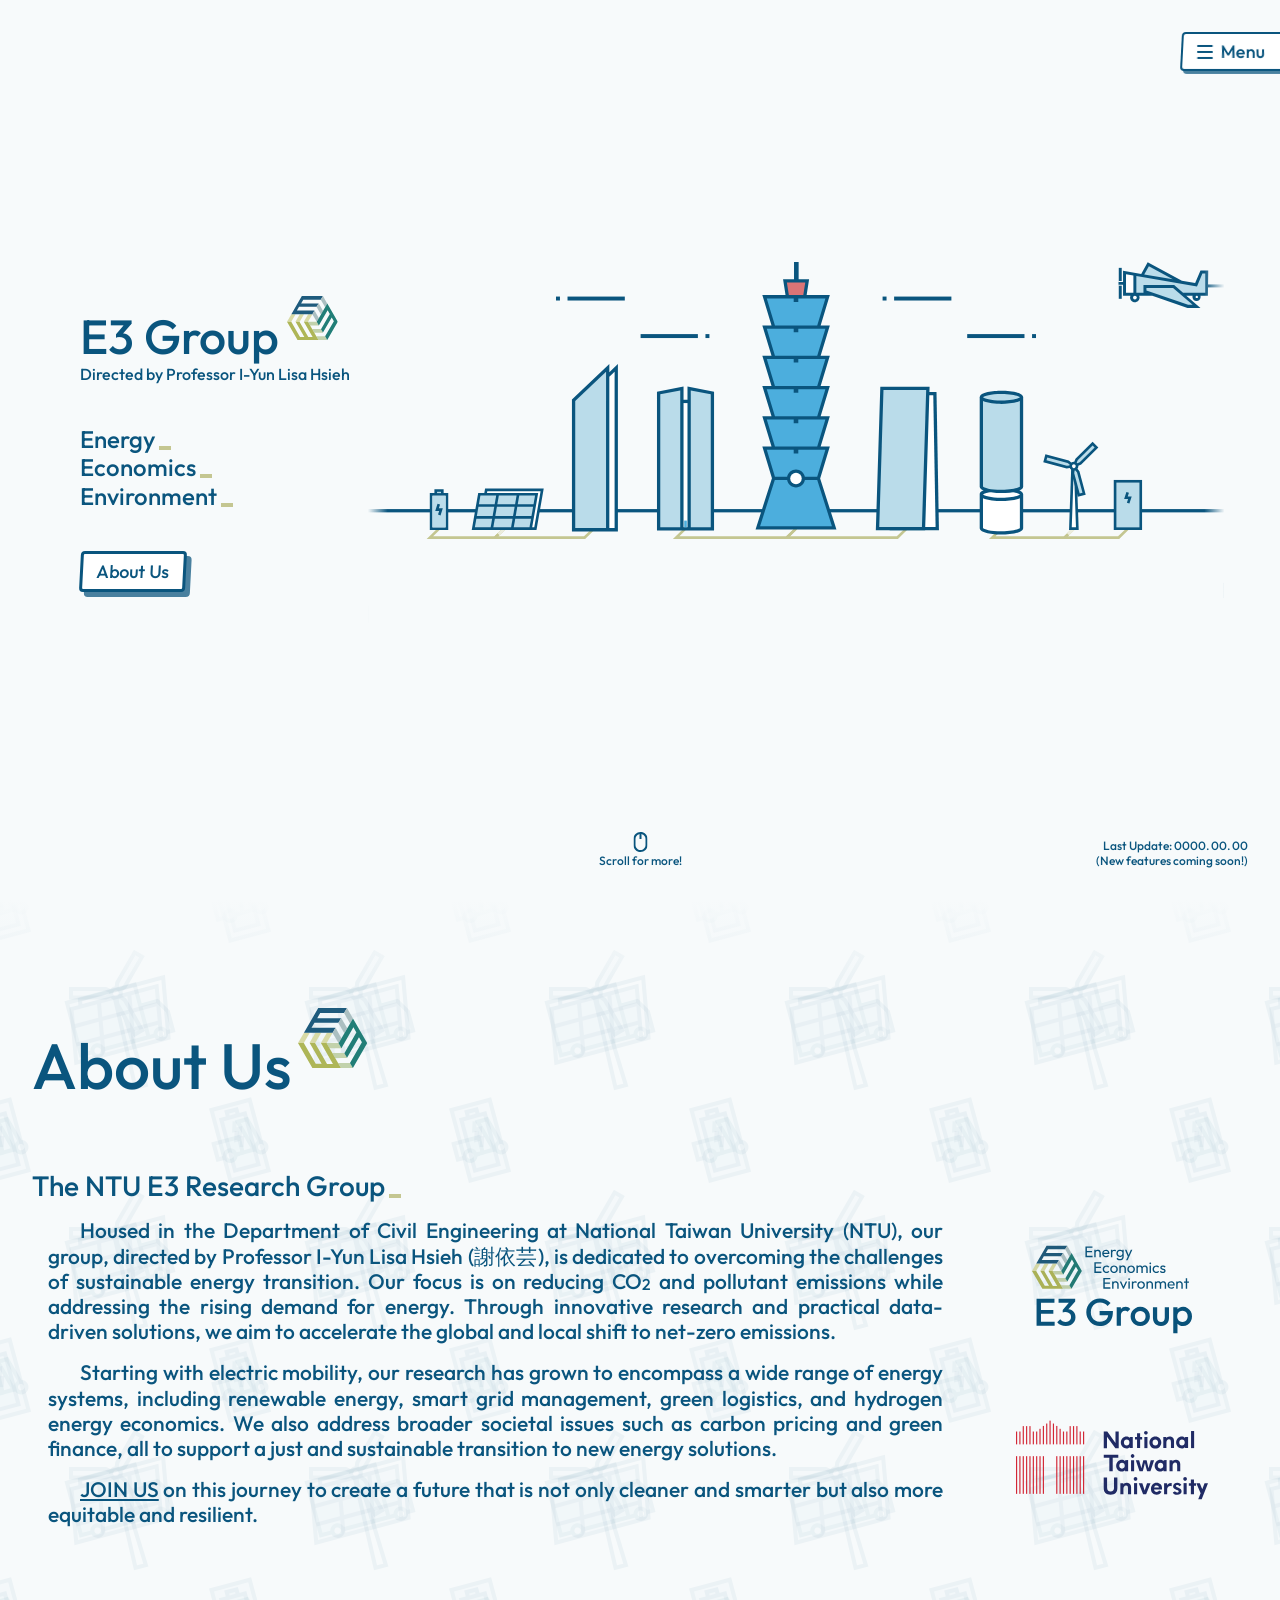
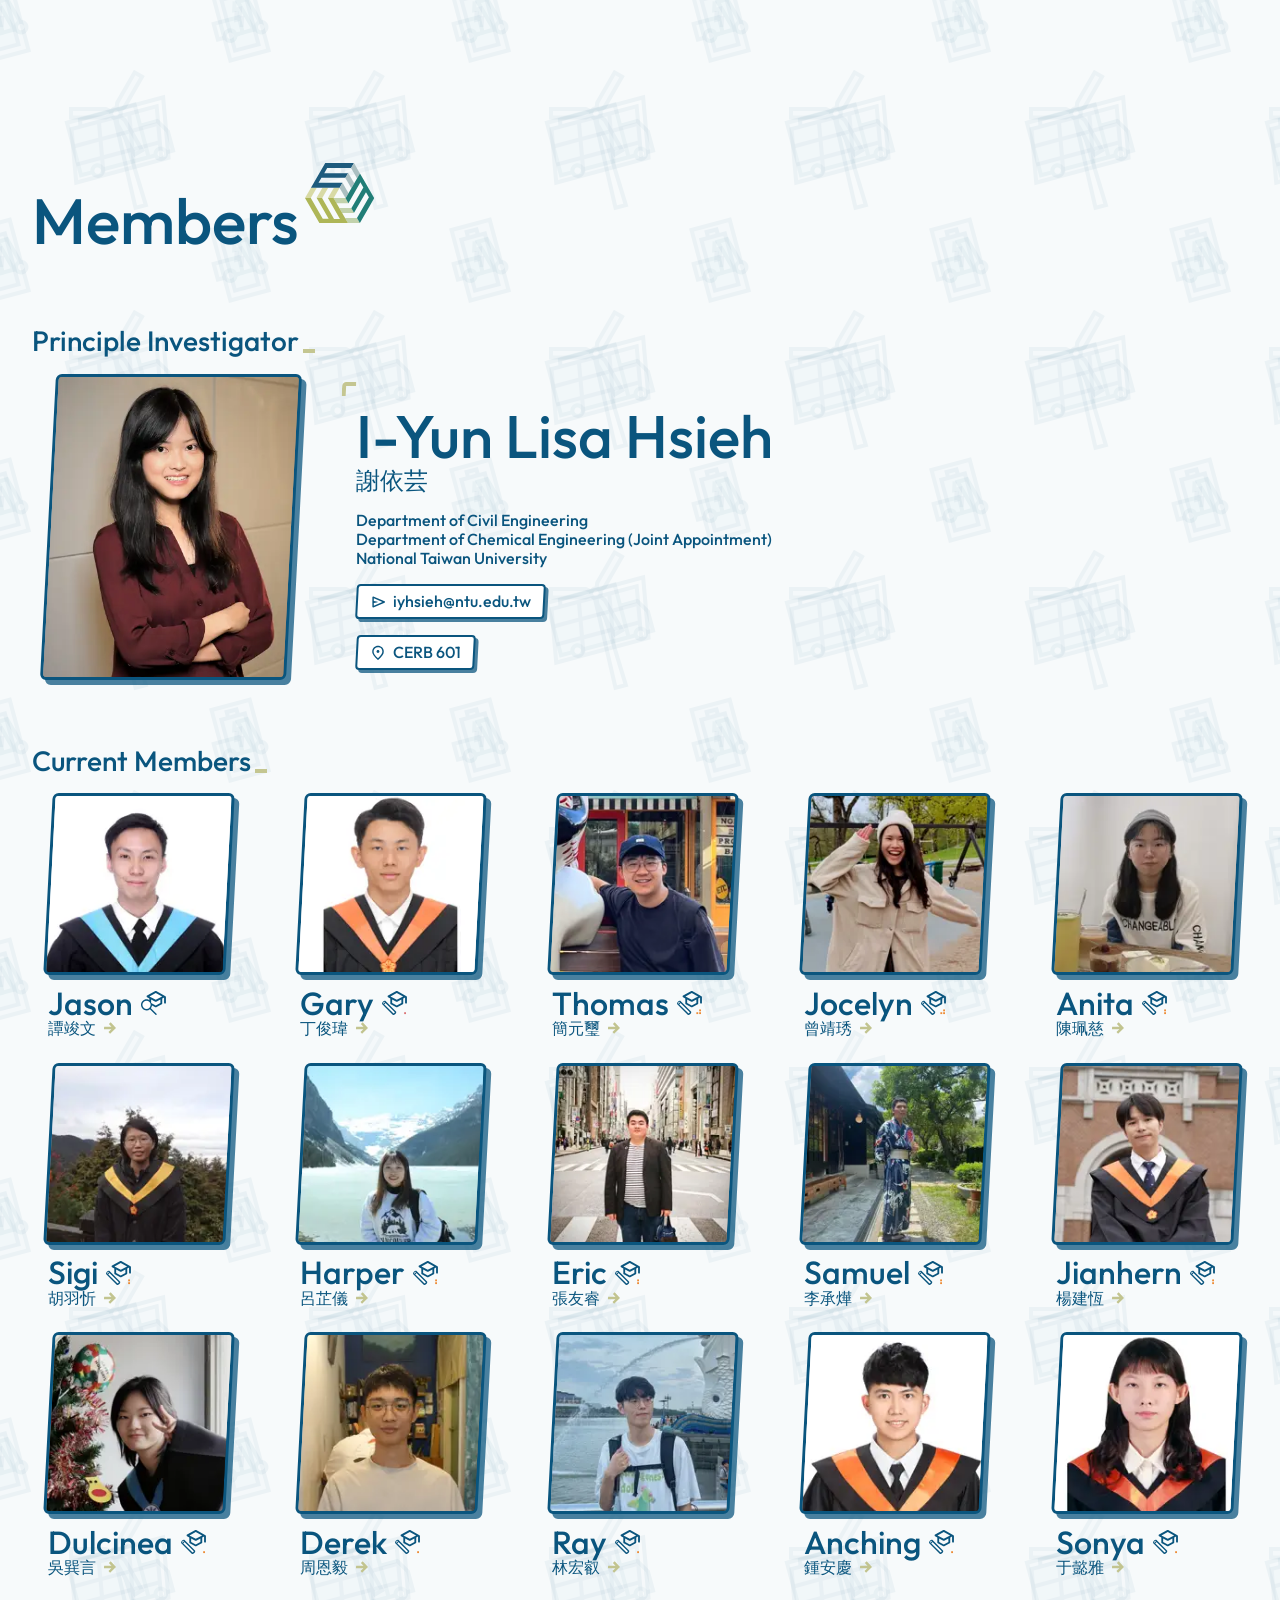
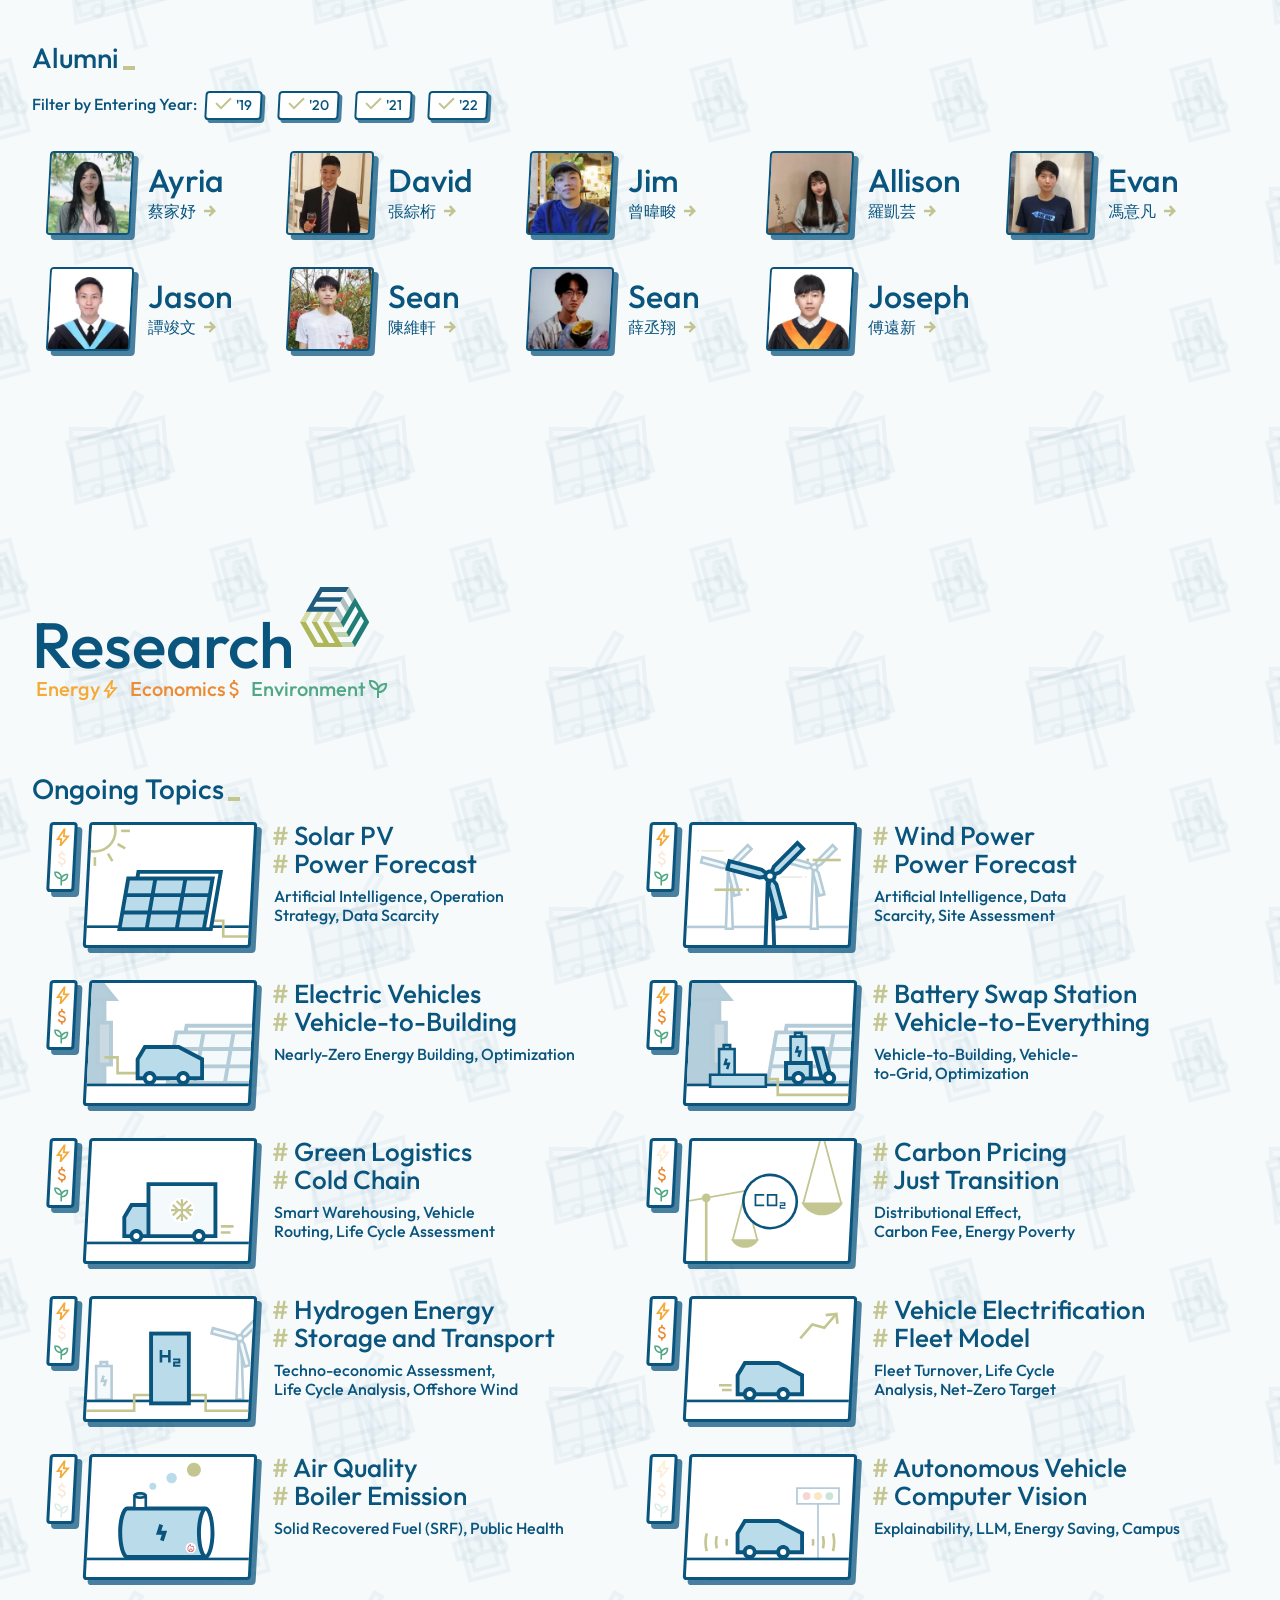
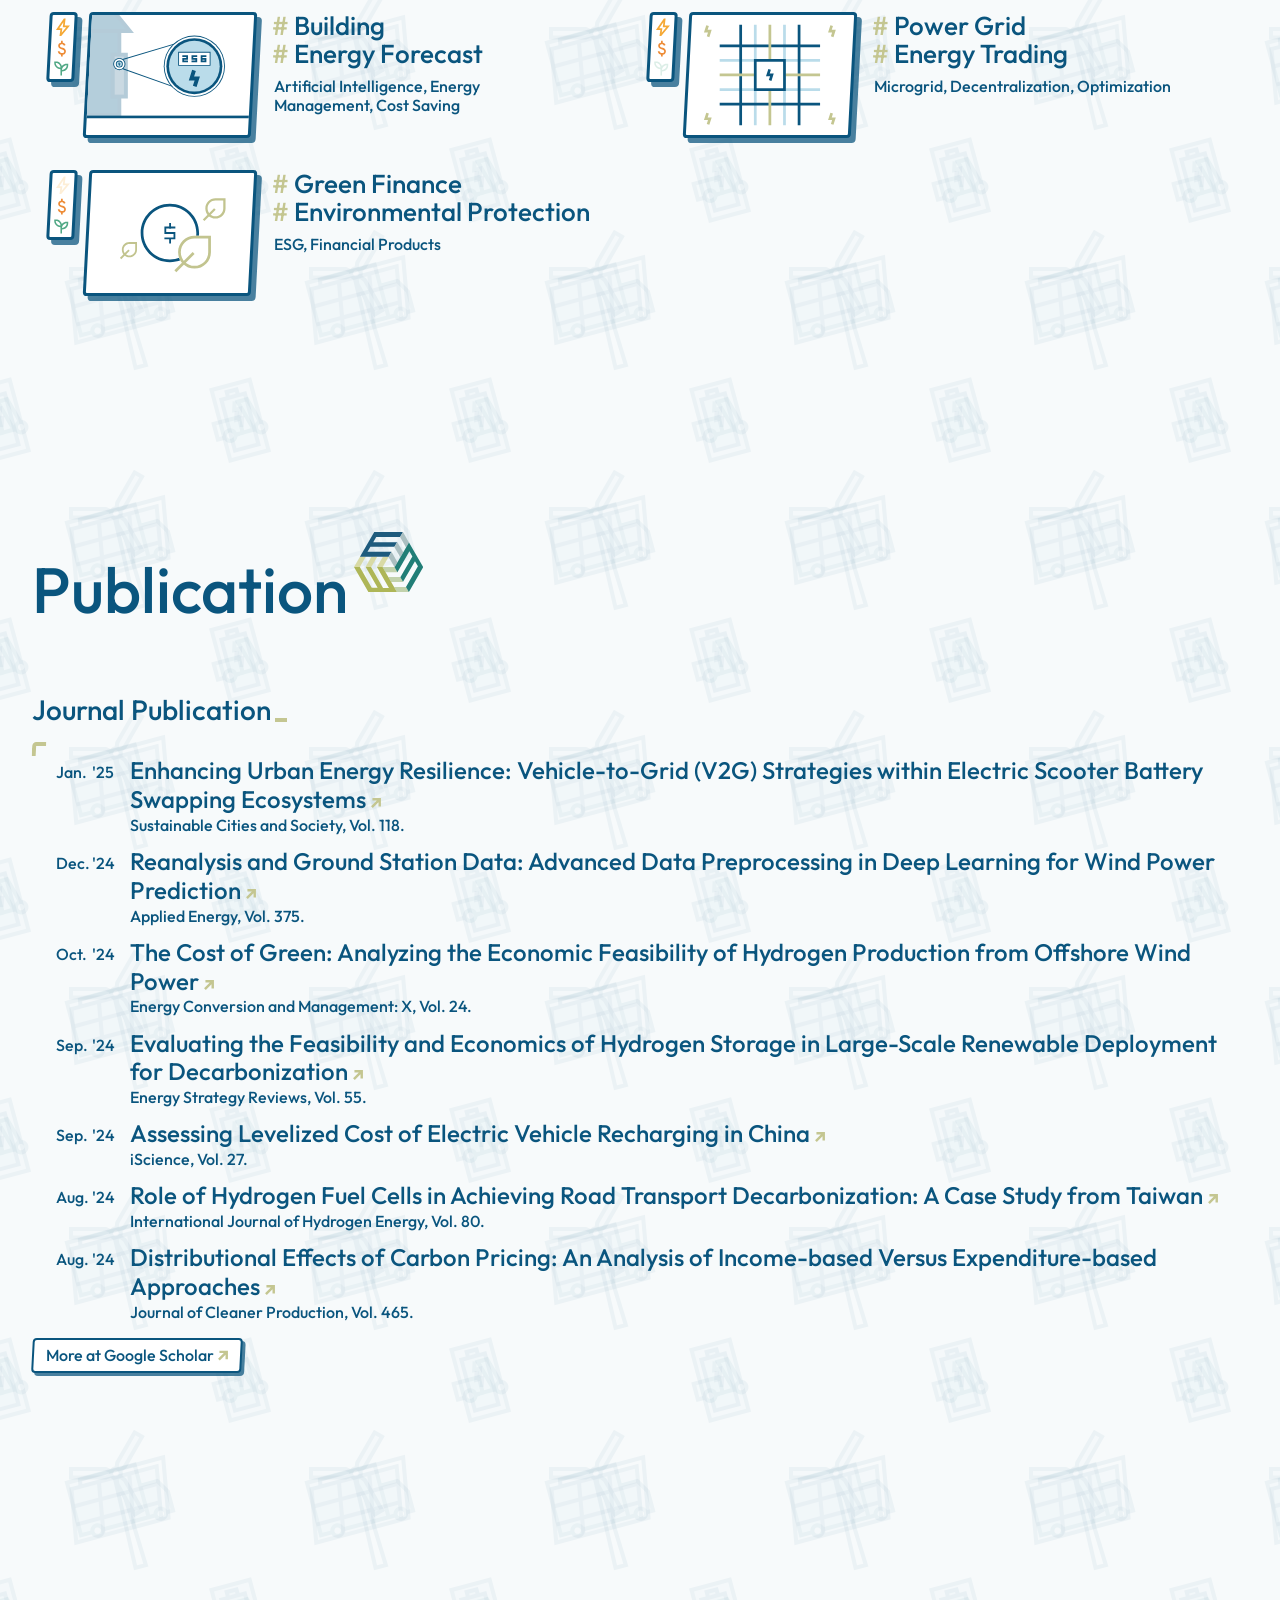
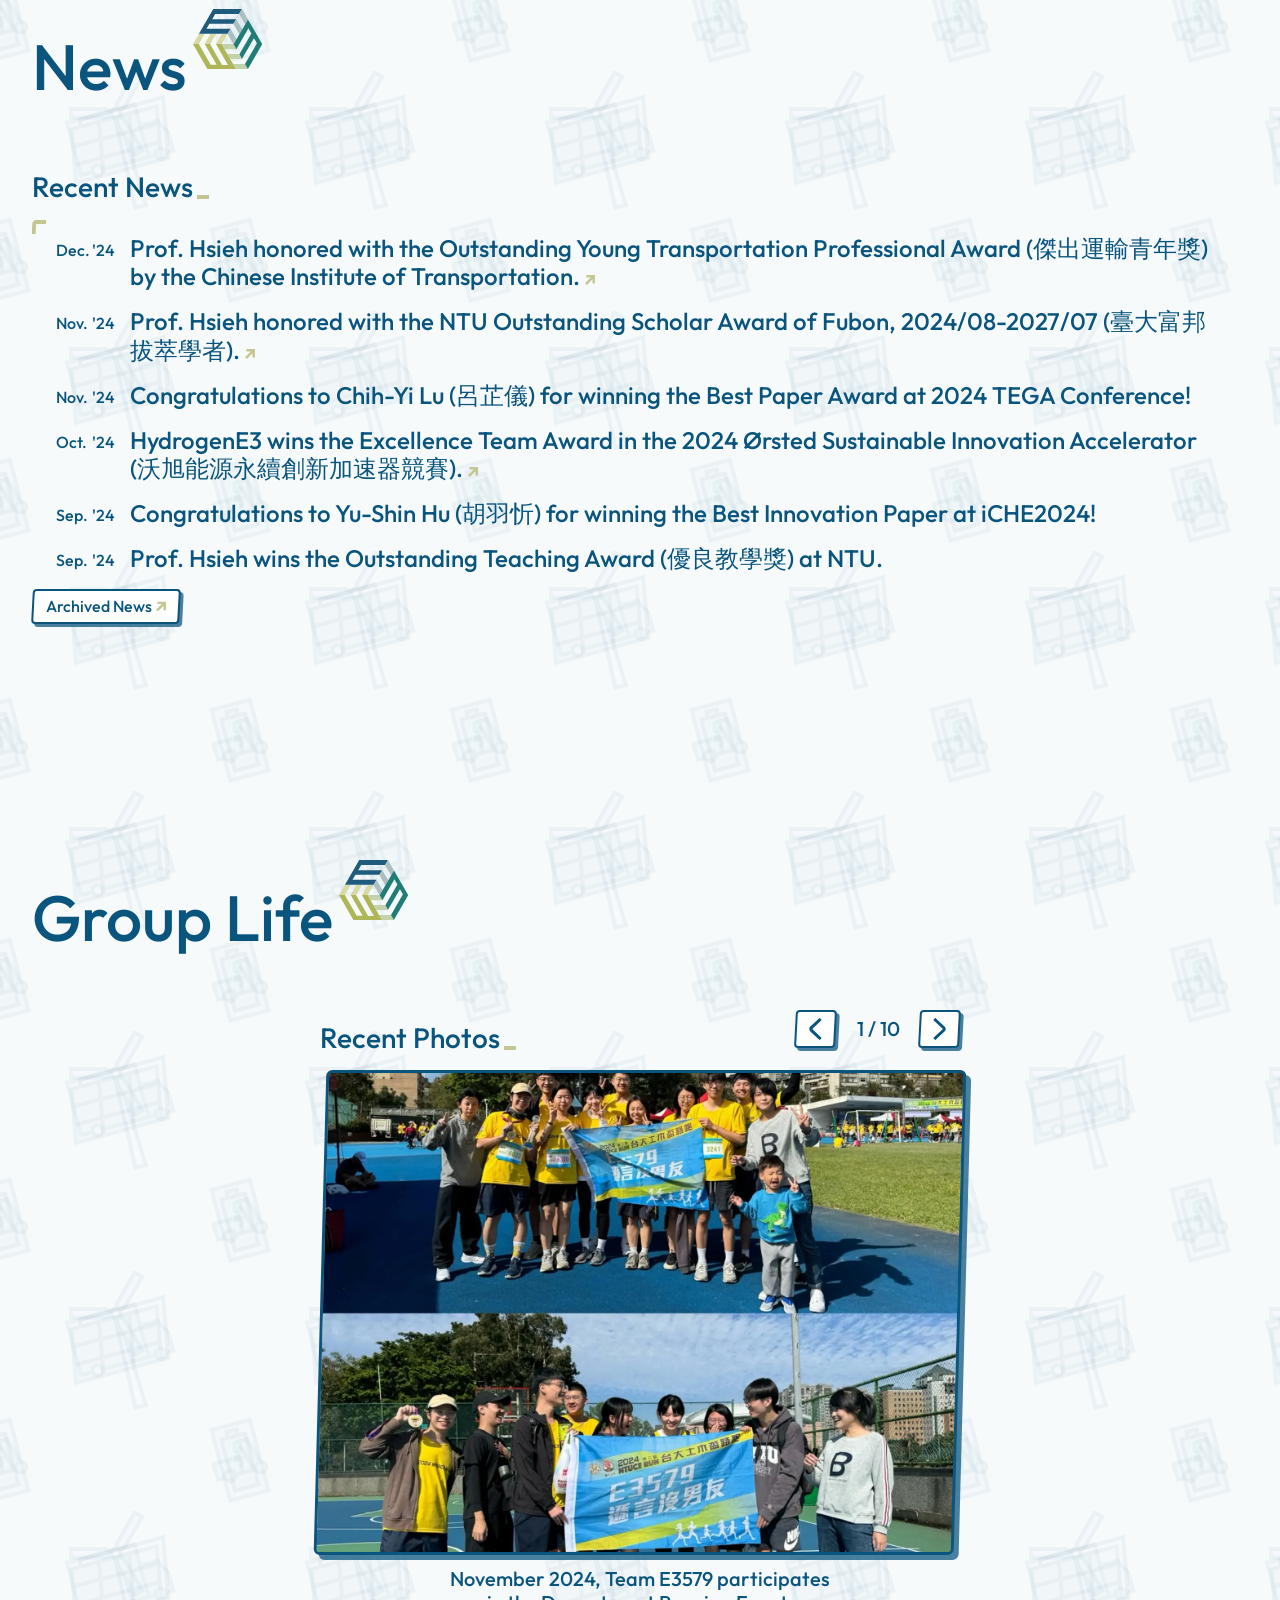
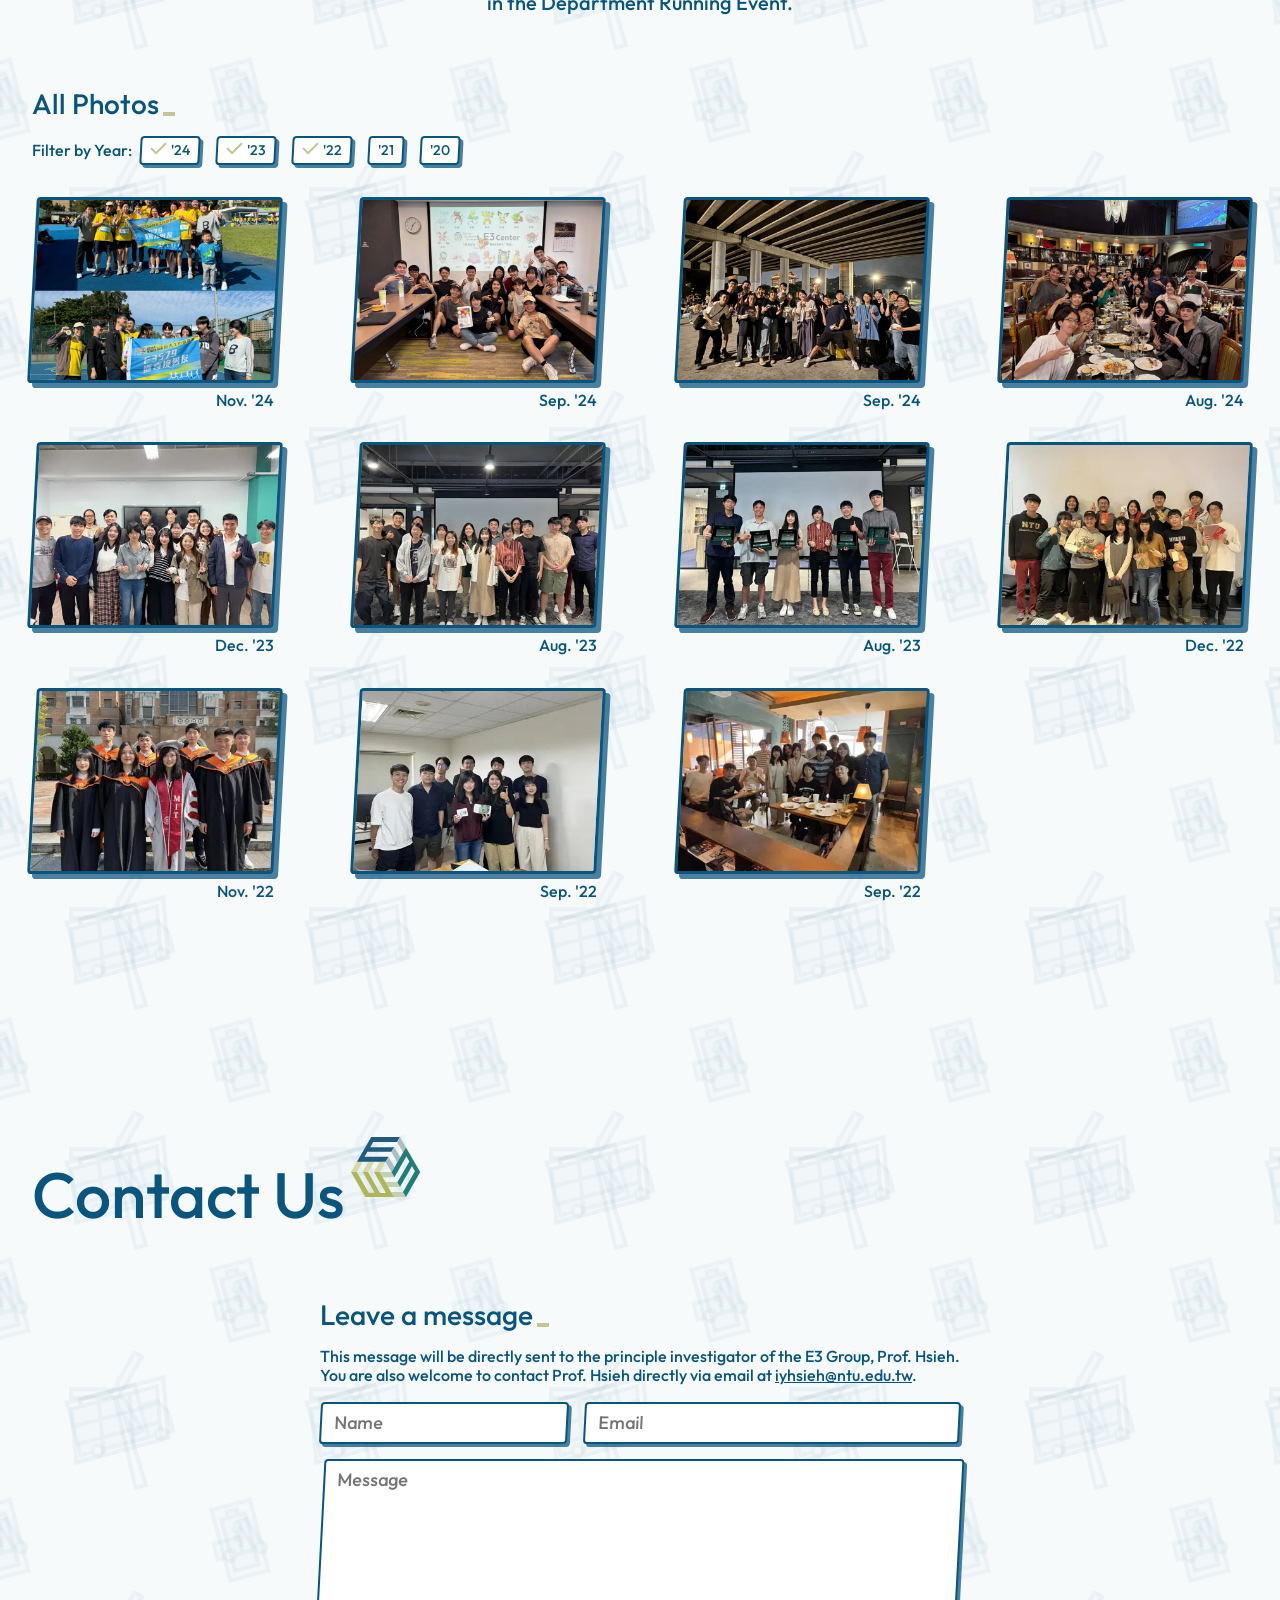
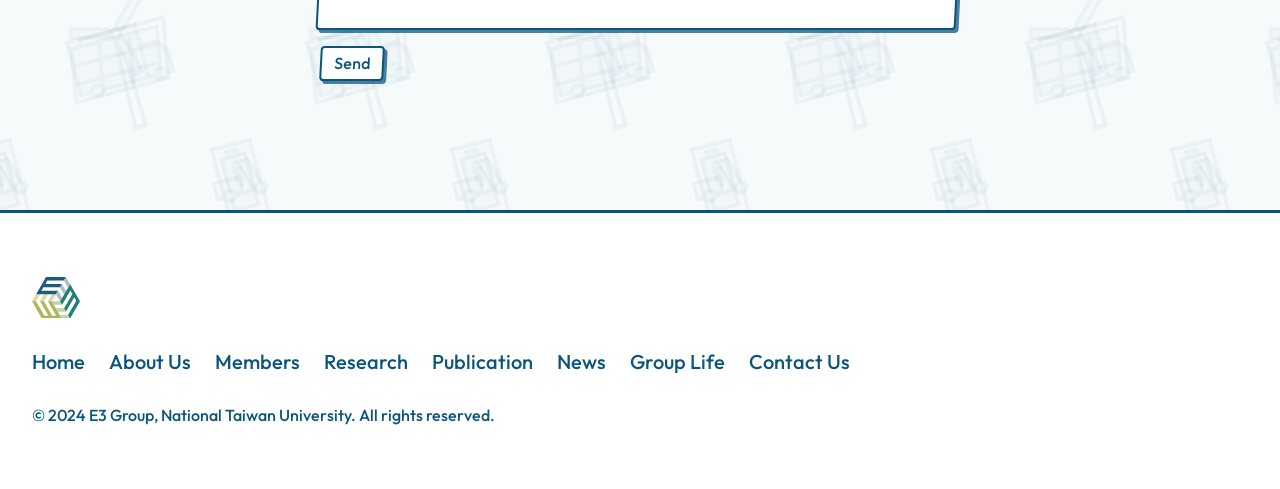
==== commit 7663c68f: "editor initial" ====
--- a/index.html
+++ b/index.html
@@ -426,7 +426,7 @@
             <div class="section-title">
                 <h2>Members</h2>
                 <svg><use href="/assets/sprite.svg#svg-e3-logo"></use></svg>
-            </div>            
+            </div>    
 
             <h3>Principle Investigator</h3>
             <section class="mem-section" who="L">
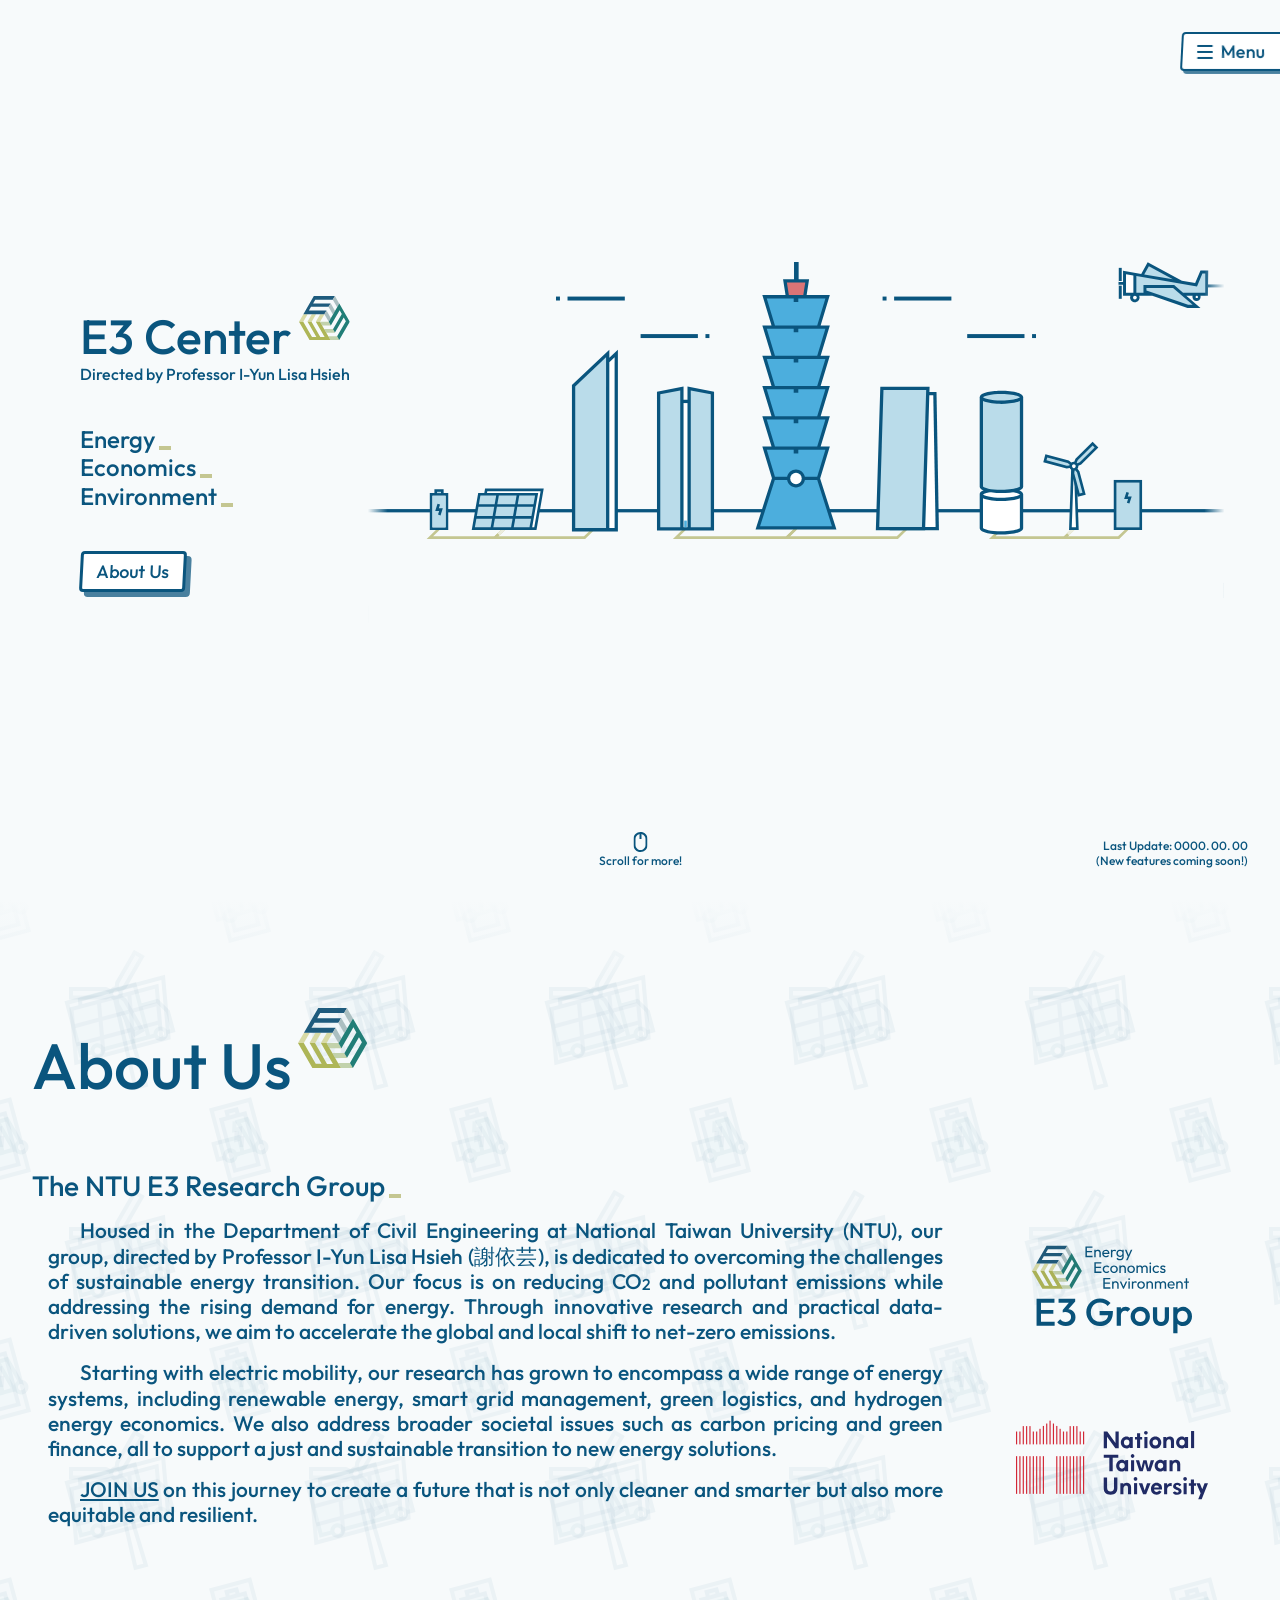
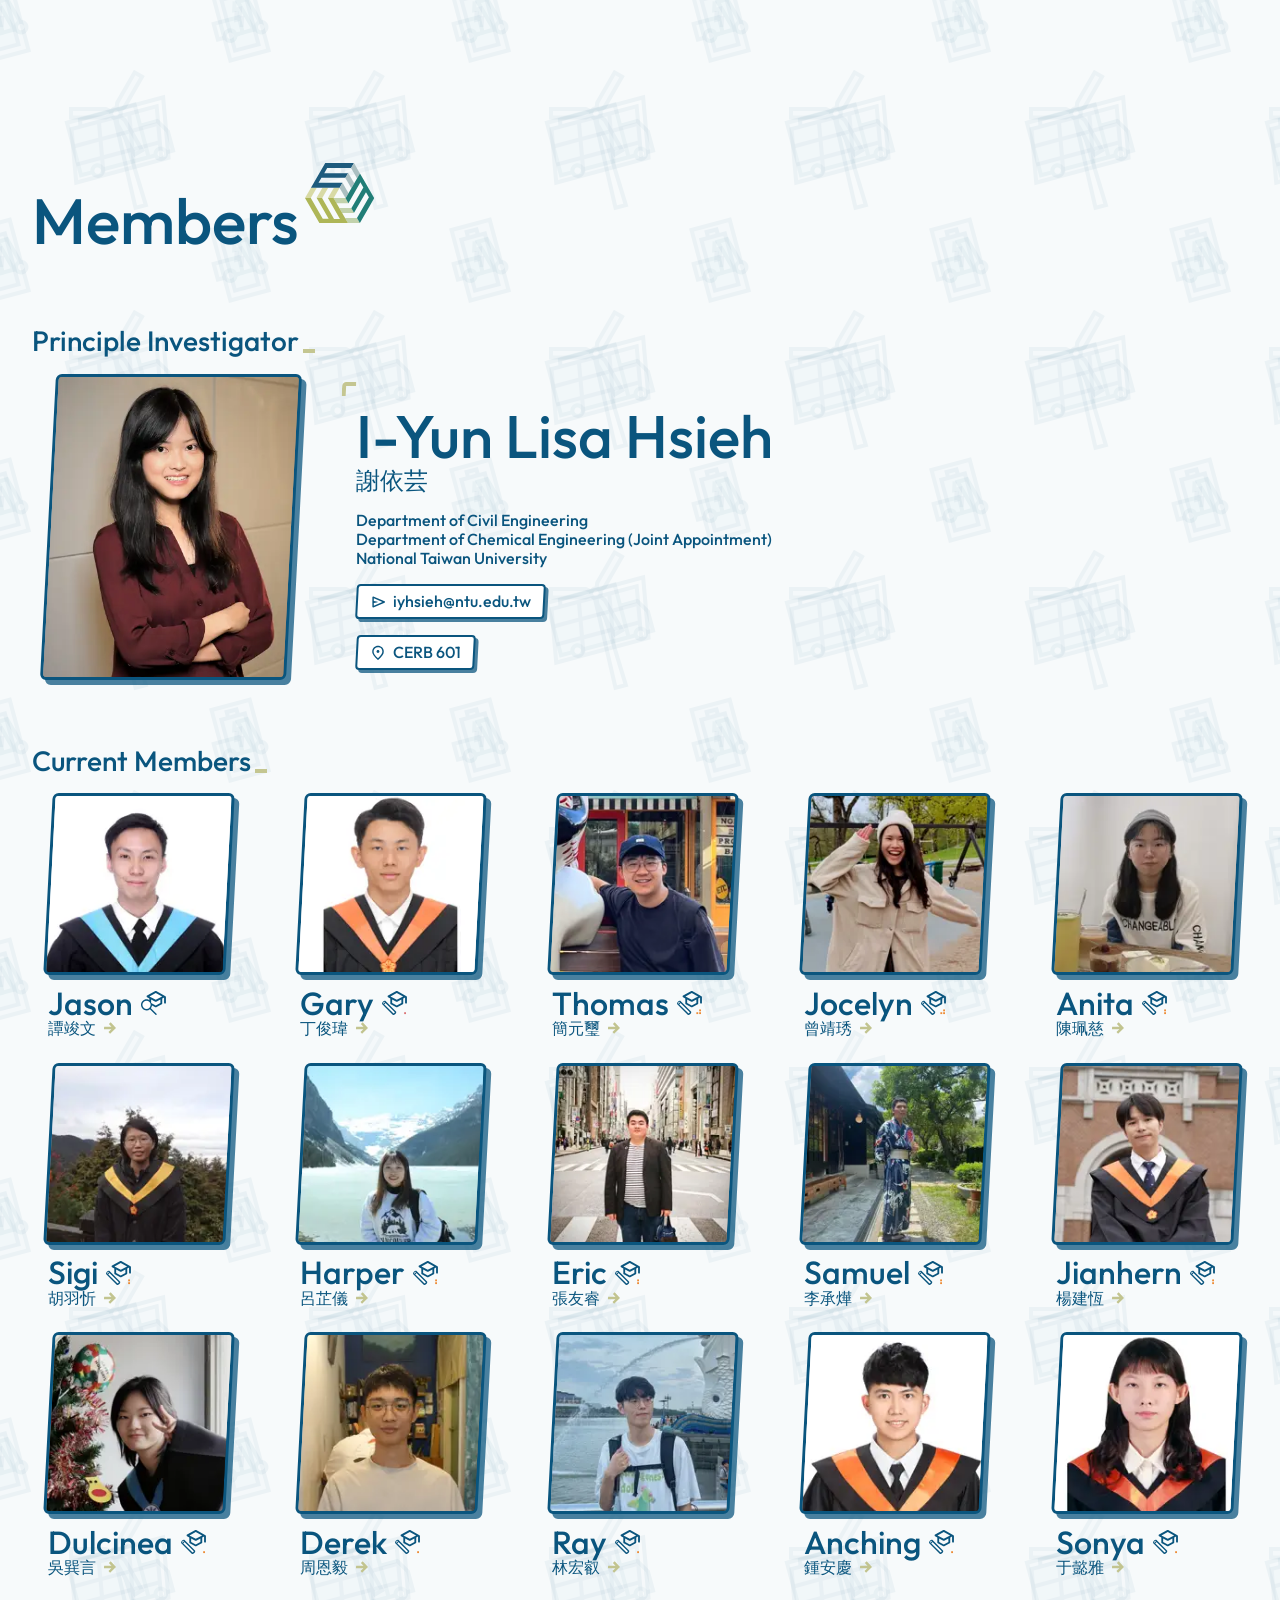
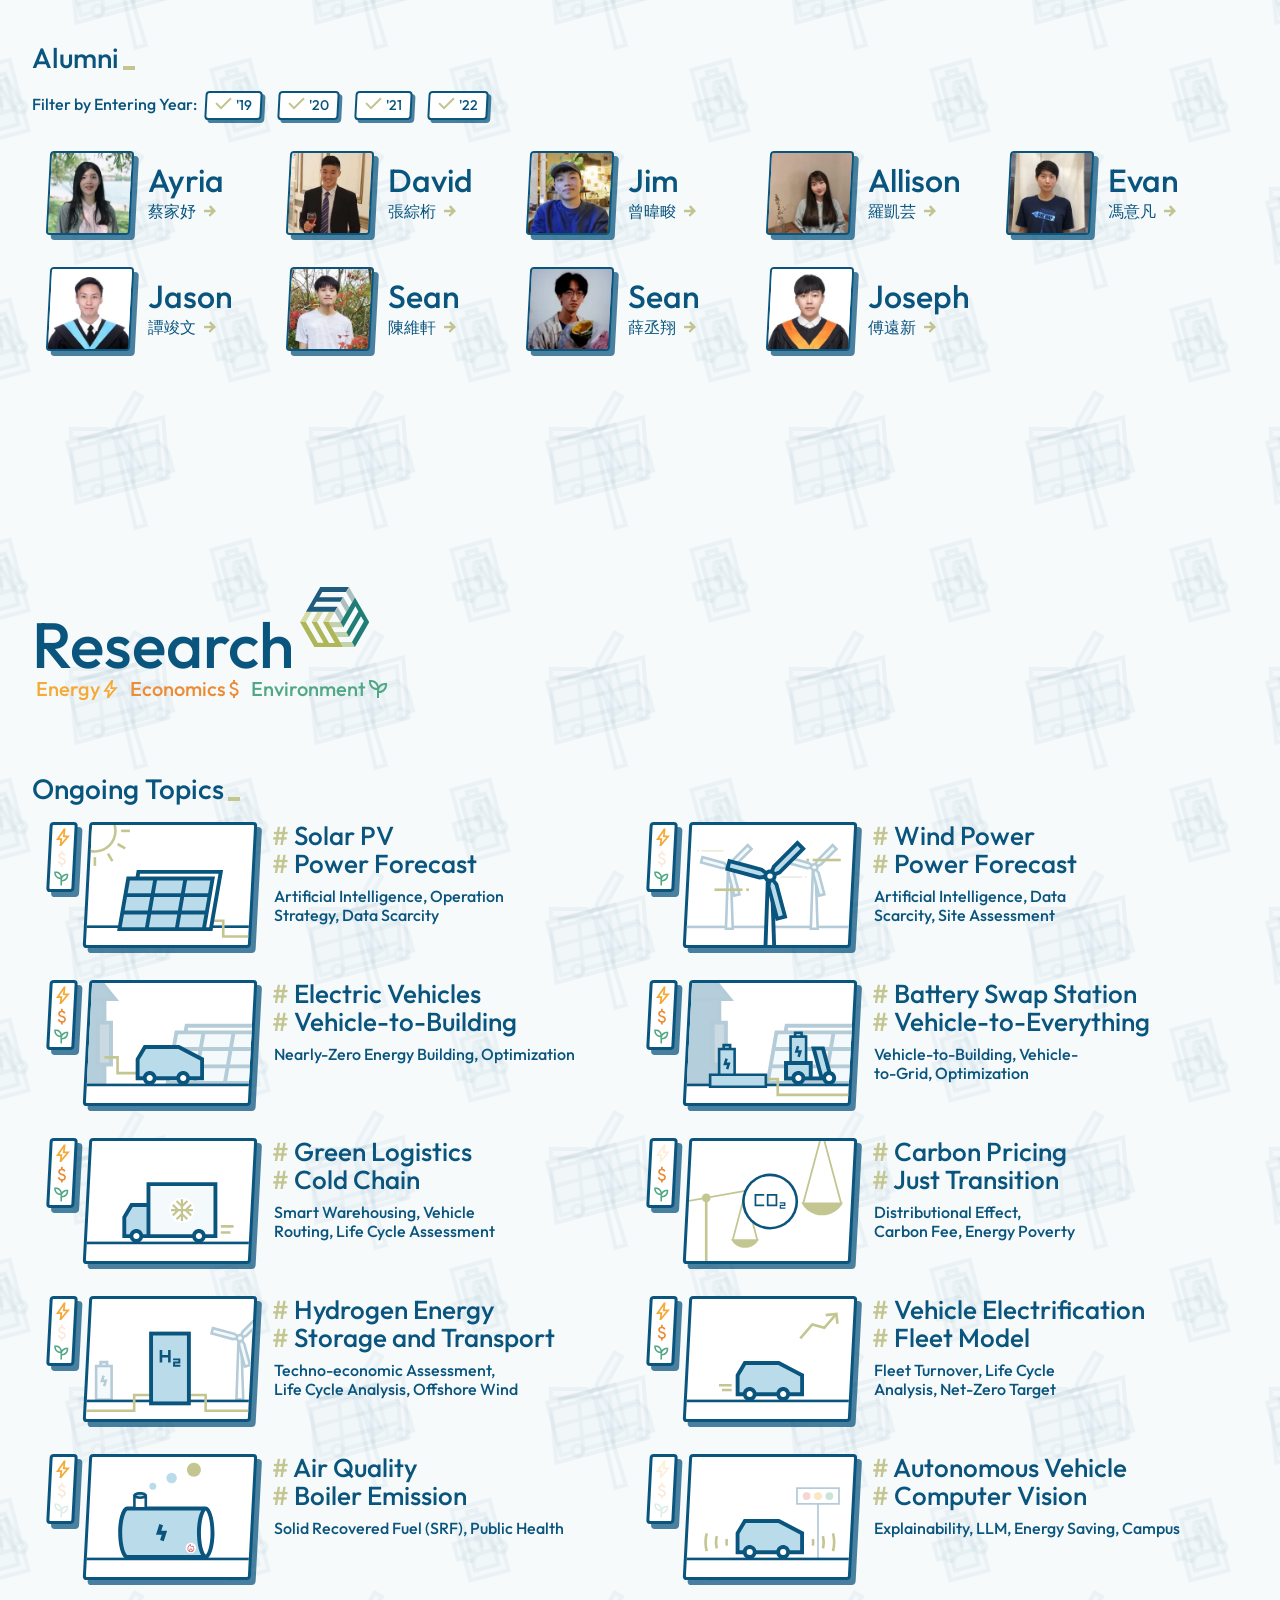
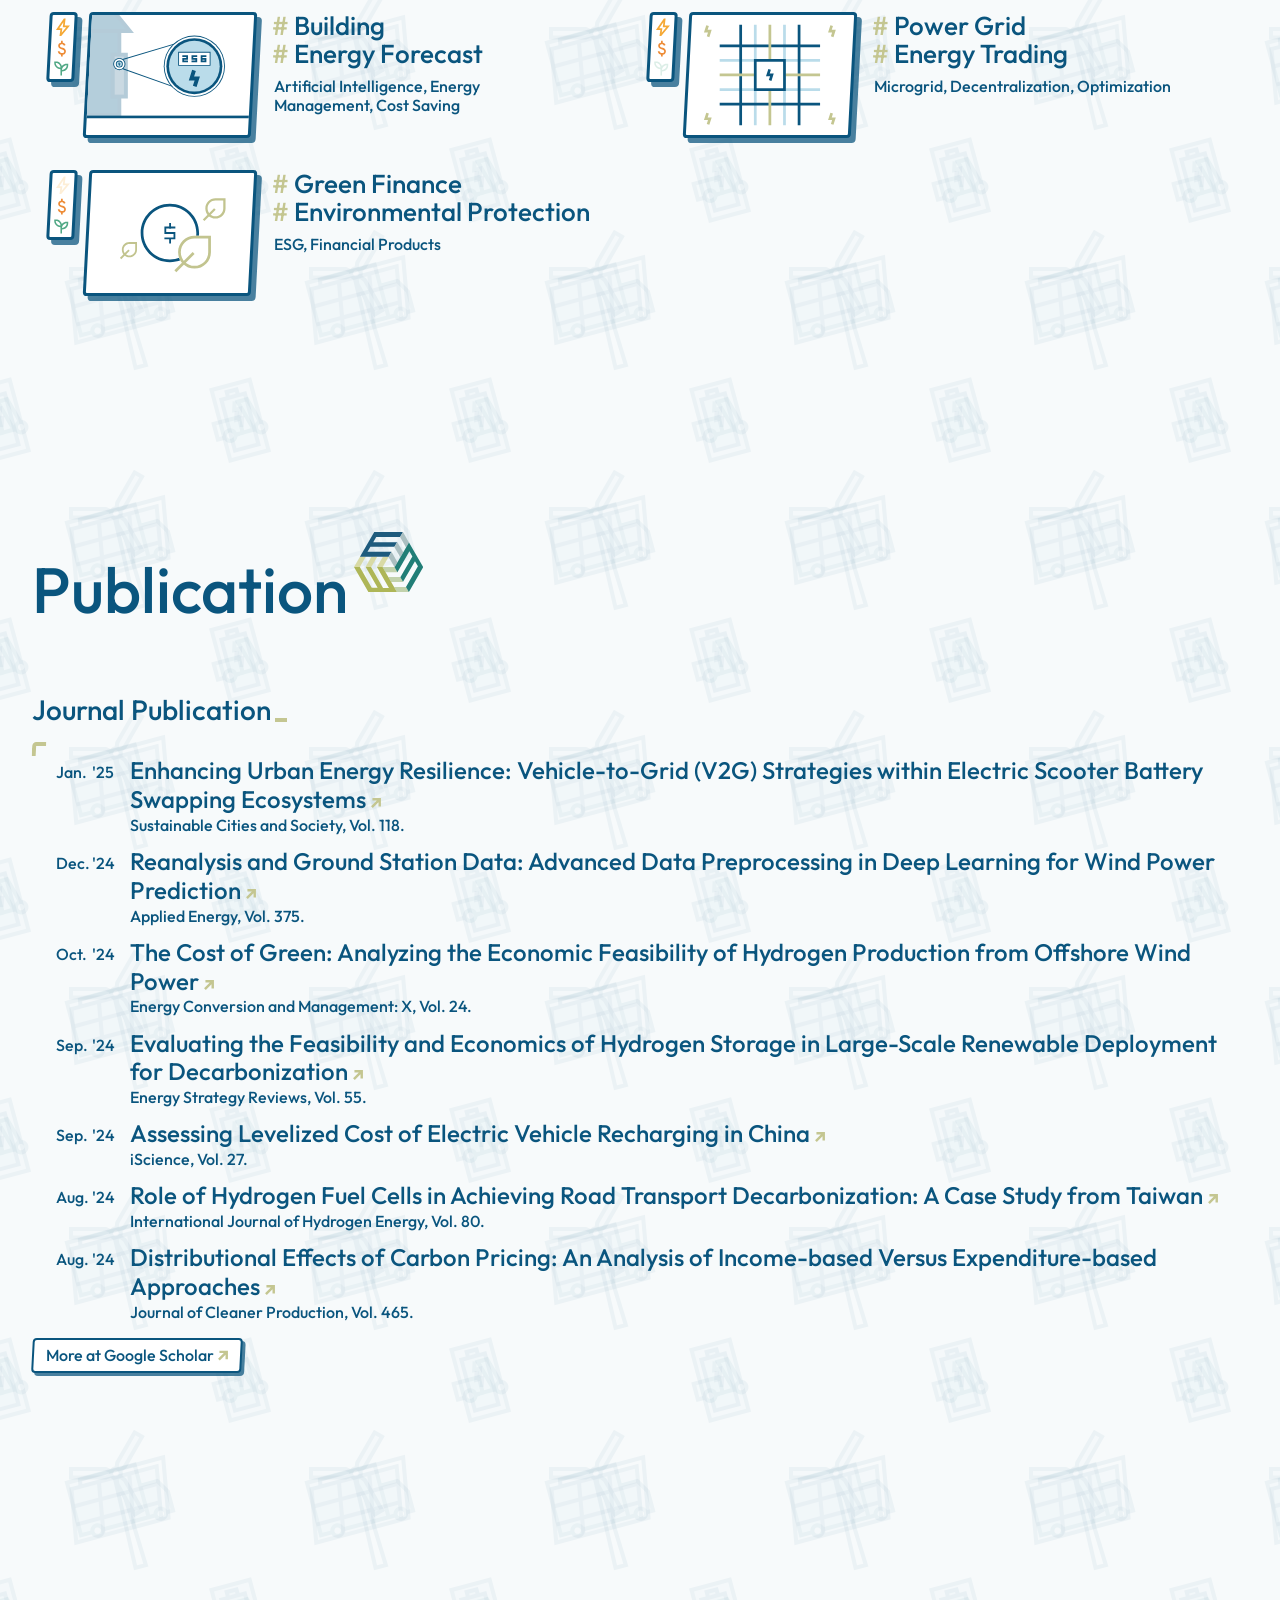
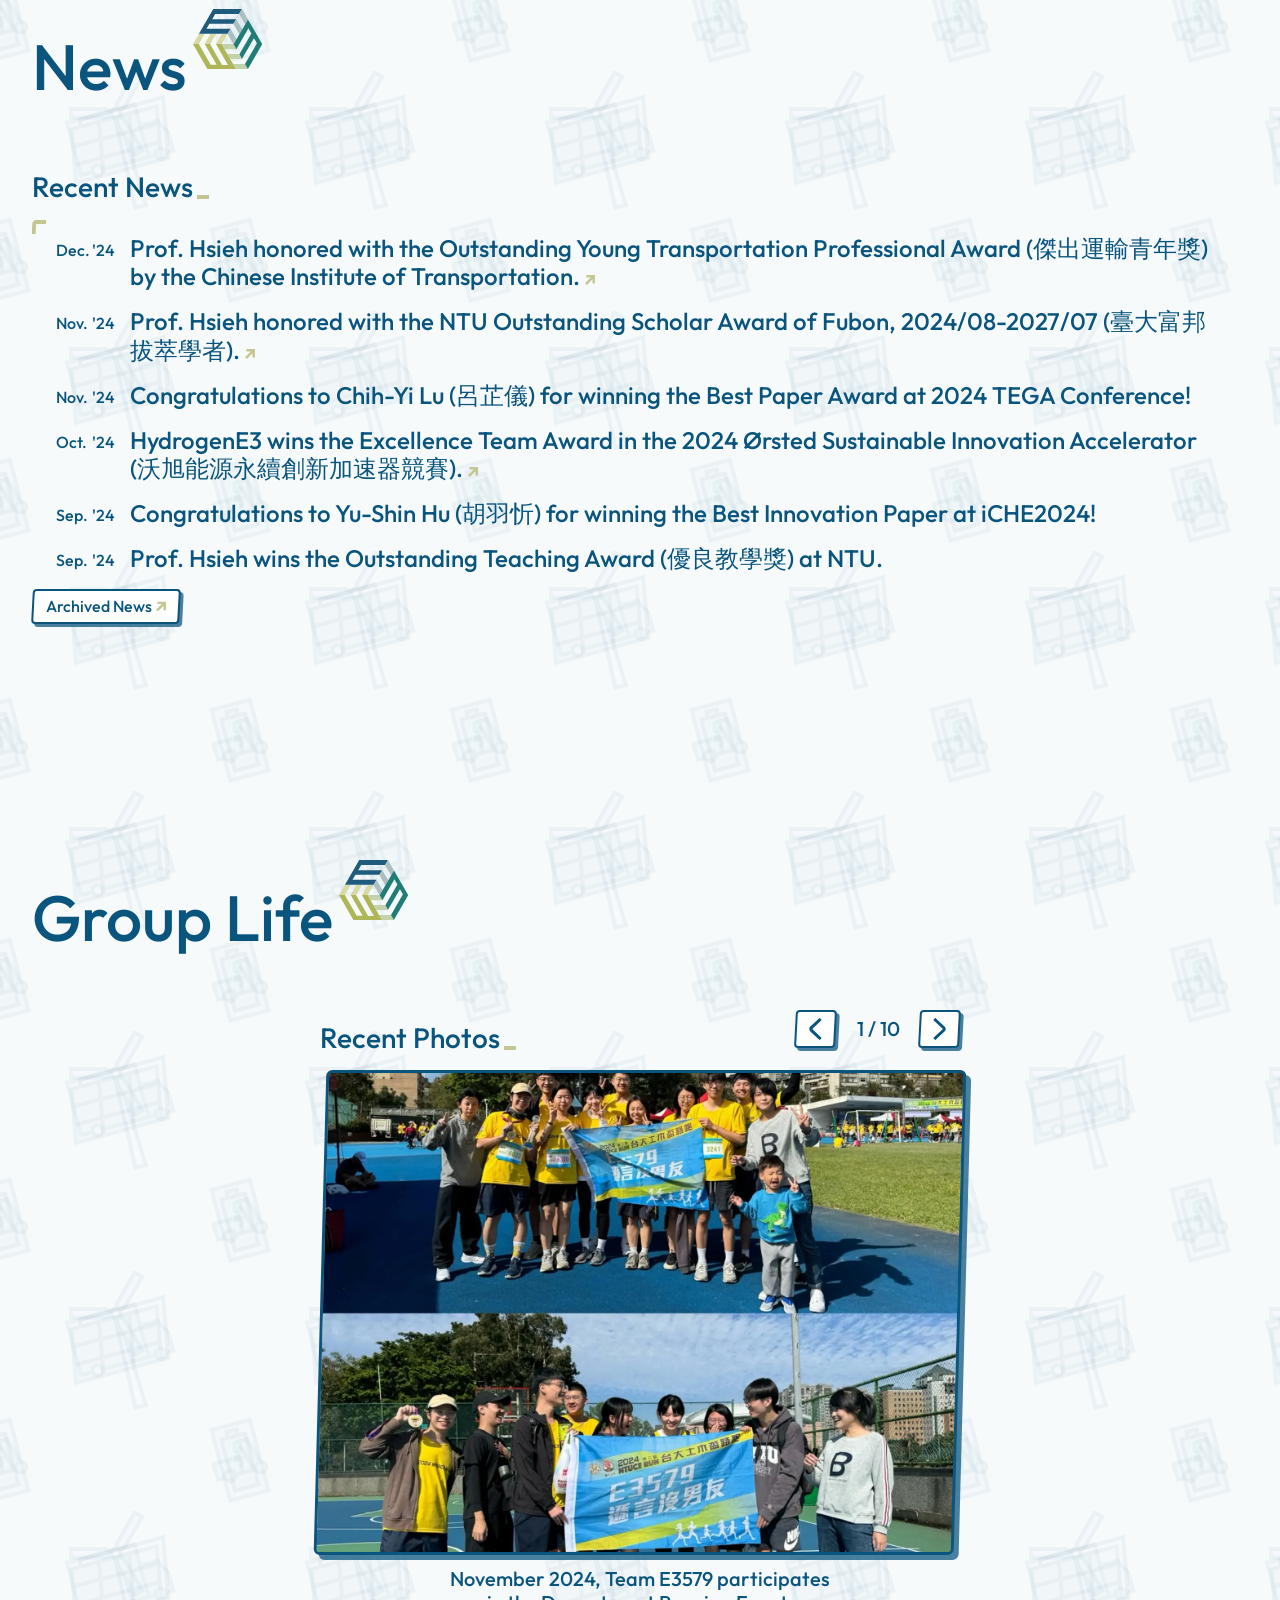
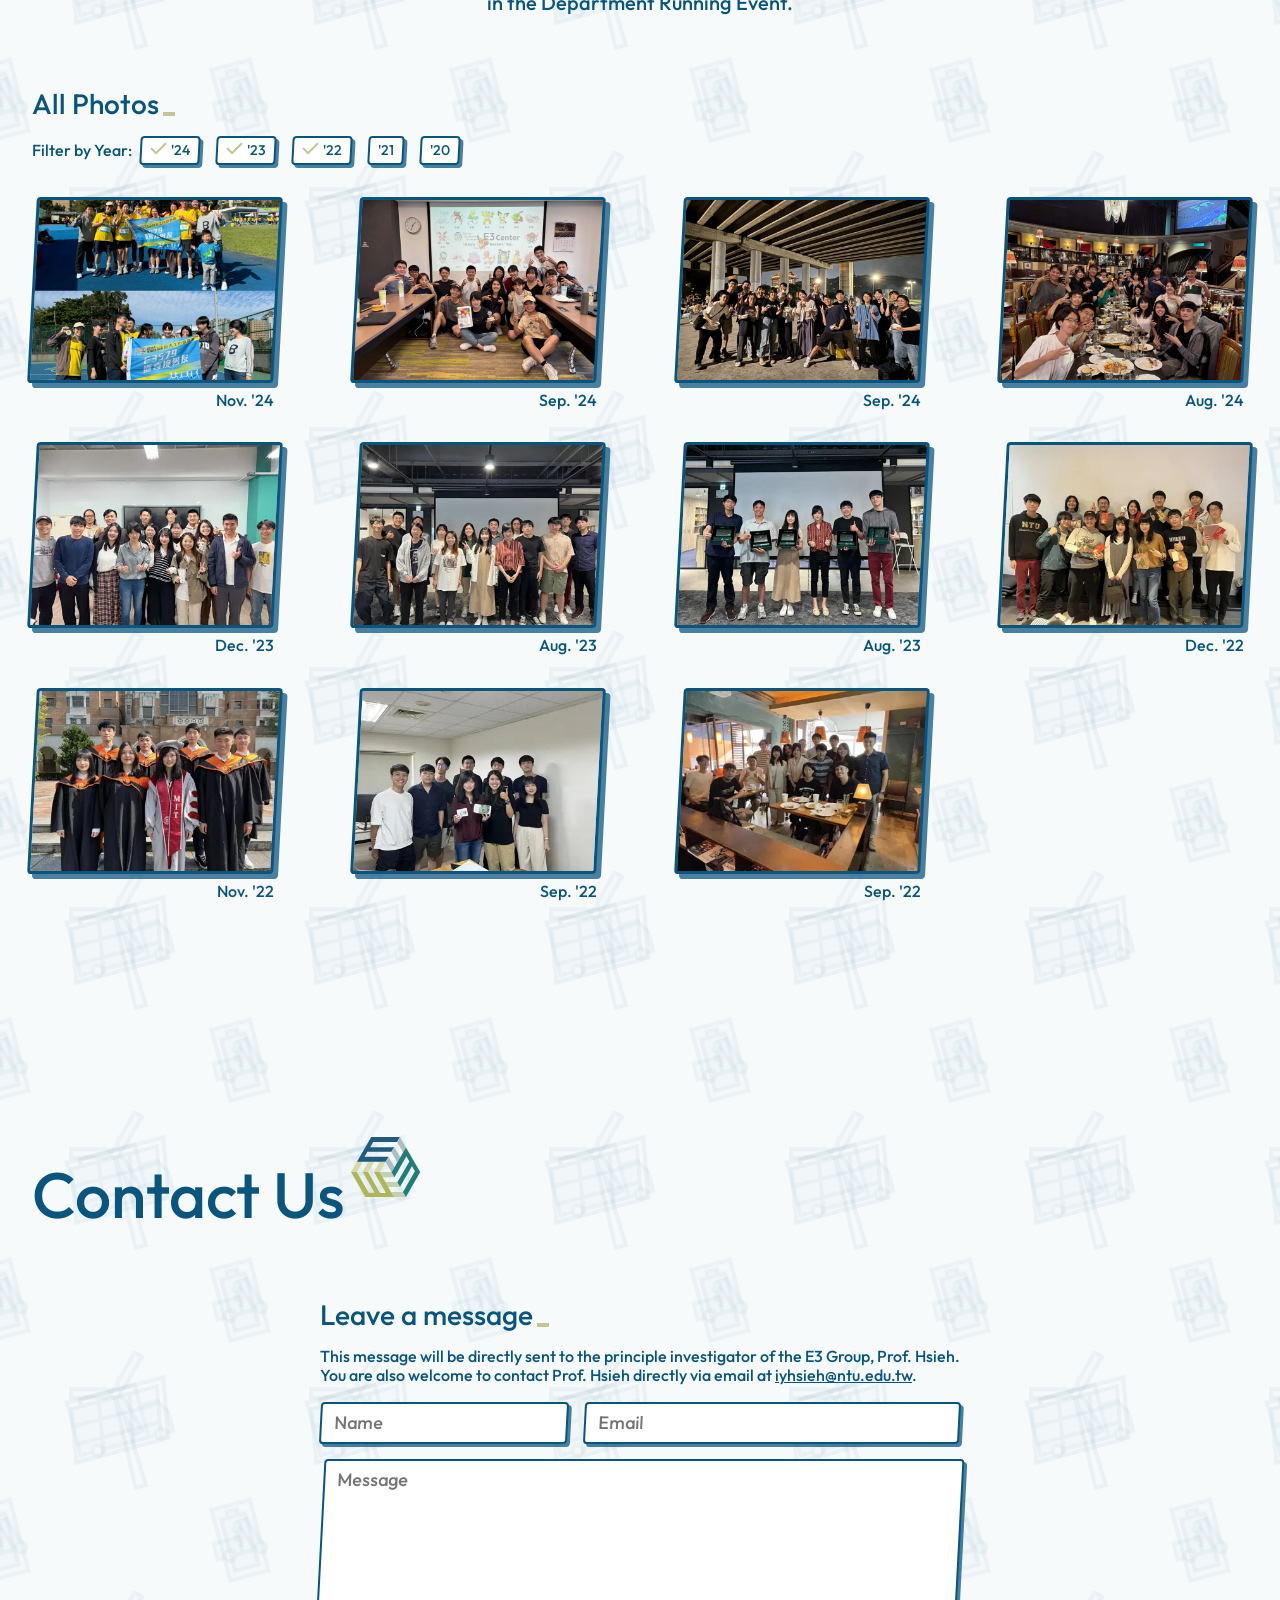
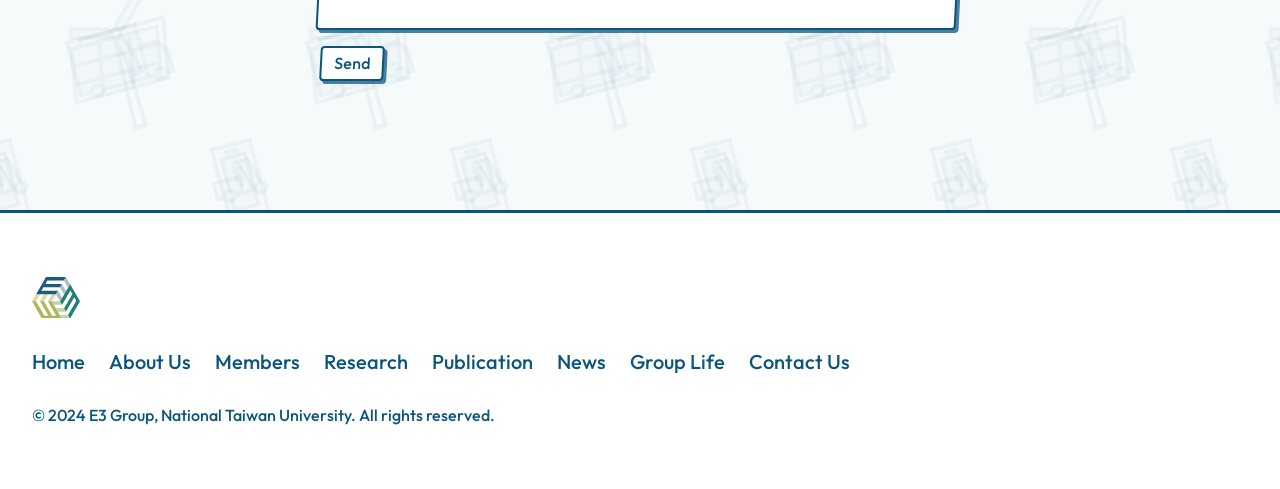
==== commit f16f2e72: "to center" ====
--- a/index.html
+++ b/index.html
@@ -3,19 +3,19 @@
 <head>
     <meta charset="UTF-8">
     <meta name="viewport" content="width=device-width, initial-scale=1.0">
-    <title>E3 Group - Directed by I-Yun Lisa Hsieh</title>
-    <meta name="description" content="Housed in the Department of Civil Engineering at National Taiwan University (NTU), E3 research group, directed by Professor I-Yun Lisa Hsieh (謝依芸), is dedicated to overcoming the challenges of sustainable energy transition.">
-    <meta name="keywords" content="I-Yun Lisa Hsieh, 謝依芸, E3 Group, e3, NTU, 台大, 台灣大學">
+    <title>E3 Center - Directed by I-Yun Lisa Hsieh</title>
+    <meta name="description" content="Housed in the Department of Civil Engineering at National Taiwan University (NTU), E3 research center, directed by Professor I-Yun Lisa Hsieh (謝依芸), is dedicated to overcoming the challenges of sustainable energy transition.">
+    <meta name="keywords" content="I-Yun Lisa Hsieh, 謝依芸, E3 Center, e3, NTU, 台大, 台灣大學">
 
     <link href="http://e3group.caece.net" rel="canonical" />
 
     <meta property="og:url" content="https://e3group.caece.net/" />
-    <meta property="og:title" content="E3 Group - Directed by I-Yun Lisa Hsieh" />
+    <meta property="og:title" content="E3 Center - Directed by I-Yun Lisa Hsieh" />
     <meta property="og:type" content="website" />
     <meta property="og:image" content="https://e3group.caece.net/assets/i/og-image-1200x630.png" />
-    <meta property="og:description" content="Housed in the Department of Civil Engineering at National Taiwan University (NTU), E3 research group, is dedicated to overcoming the challenges of sustainable energy transition." />
+    <meta property="og:description" content="Housed in the Department of Civil Engineering at National Taiwan University (NTU), E3 research center, is dedicated to overcoming the challenges of sustainable energy transition." />
     <meta property="og:locale" content="en_US" />
-    <meta property="og:site_name" content="E3 Group" />
+    <meta property="og:site_name" content="E3 Center" />
 
     <meta name="author" content="Yuan-Hsi Chien">
     <meta name="robots" content="index, follow">
@@ -77,7 +77,7 @@
             <div class="hp-text">
                 <div class="hp-title">
                     <h1>
-                        E3 Group
+                        E3 Center
                         <svg><use href="/assets/sprite.svg#svg-e3-logo"></use></svg>
                     </h1>
                     <span>Directed by Professor I-Yun Lisa Hsieh</span>
@@ -416,7 +416,7 @@
                 </div>
 
                 <div class="abt-logos">
-                    <img class="abt-logo-e3" src="/assets/i/e3-logo-text.svg" alt="NTU E3 Research Group">
+                    <img class="abt-logo-e3" src="/assets/i/e3-logo-text.svg" alt="NTU E3 Research Center">
                     <img class="abt-logo-ntu" src="/assets/i/ntu-logo-text.svg" alt="National Taiwan University">
                 </div>
             </section>
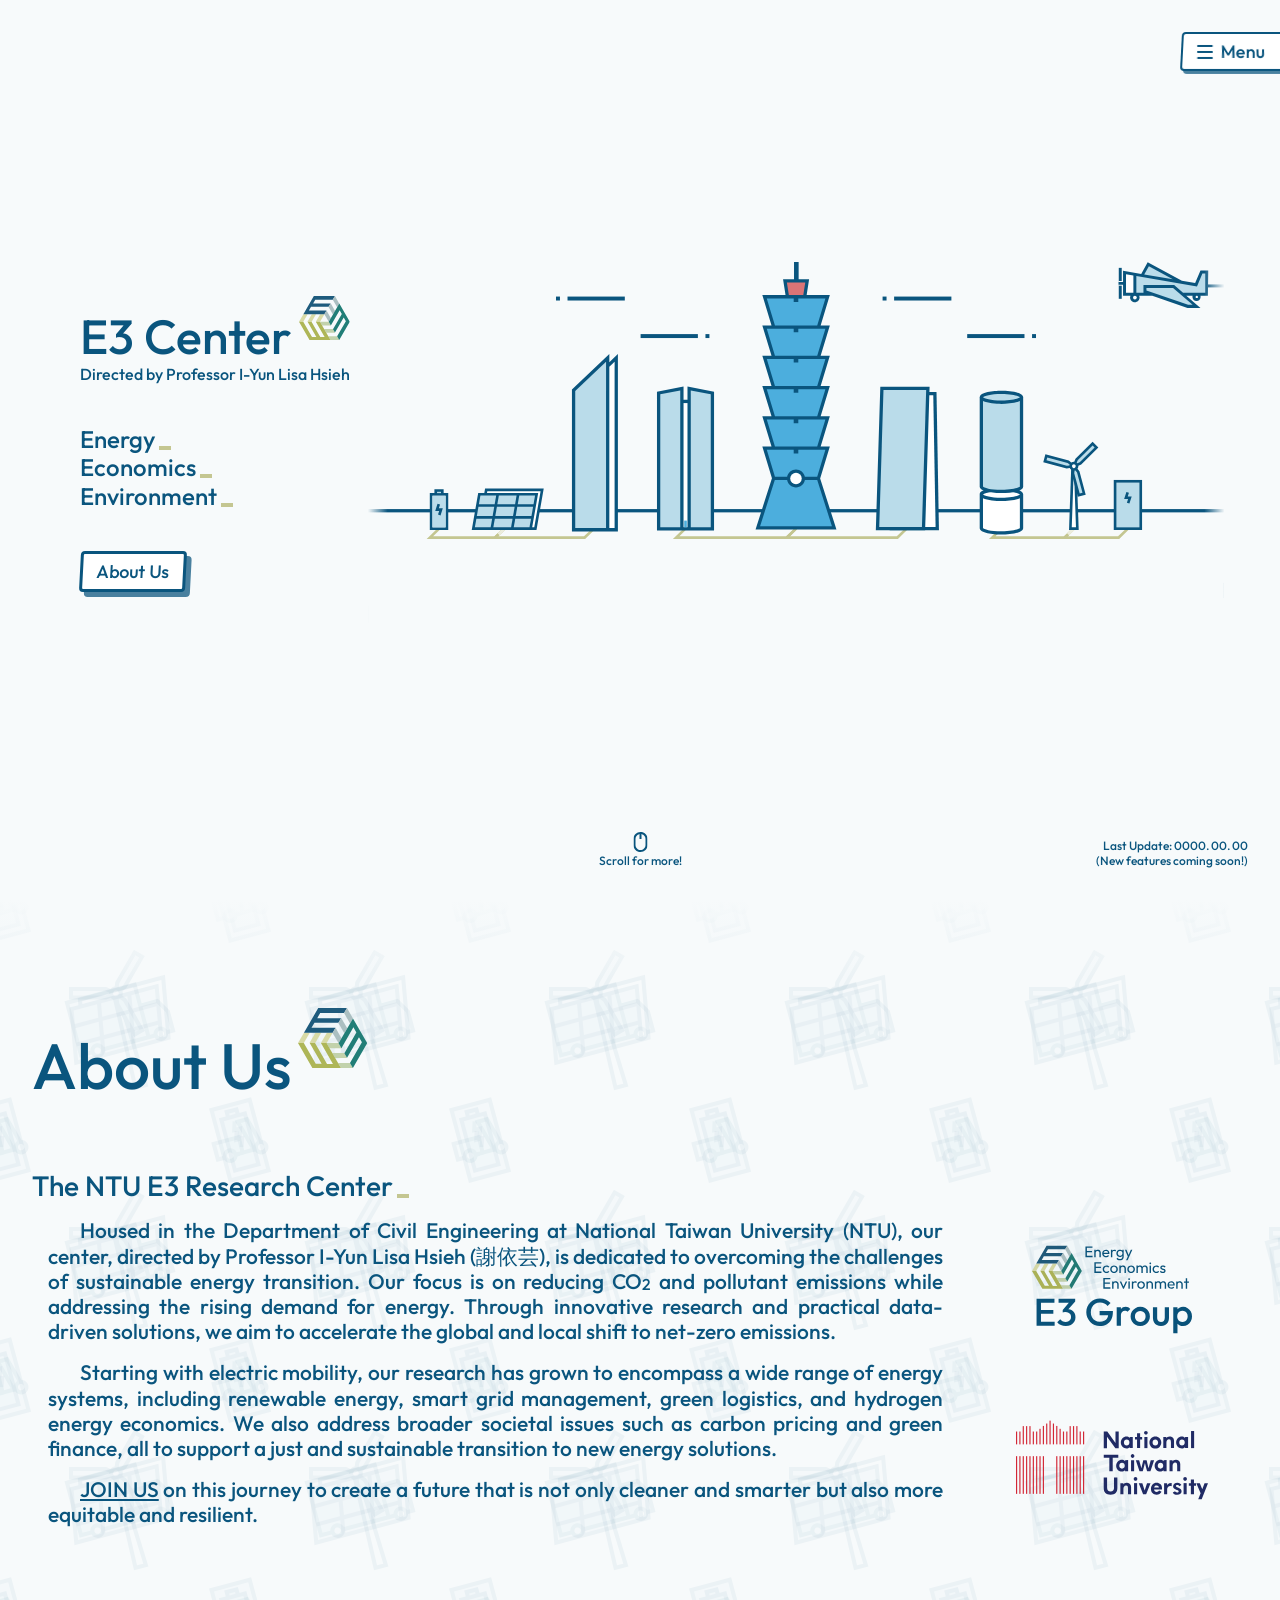
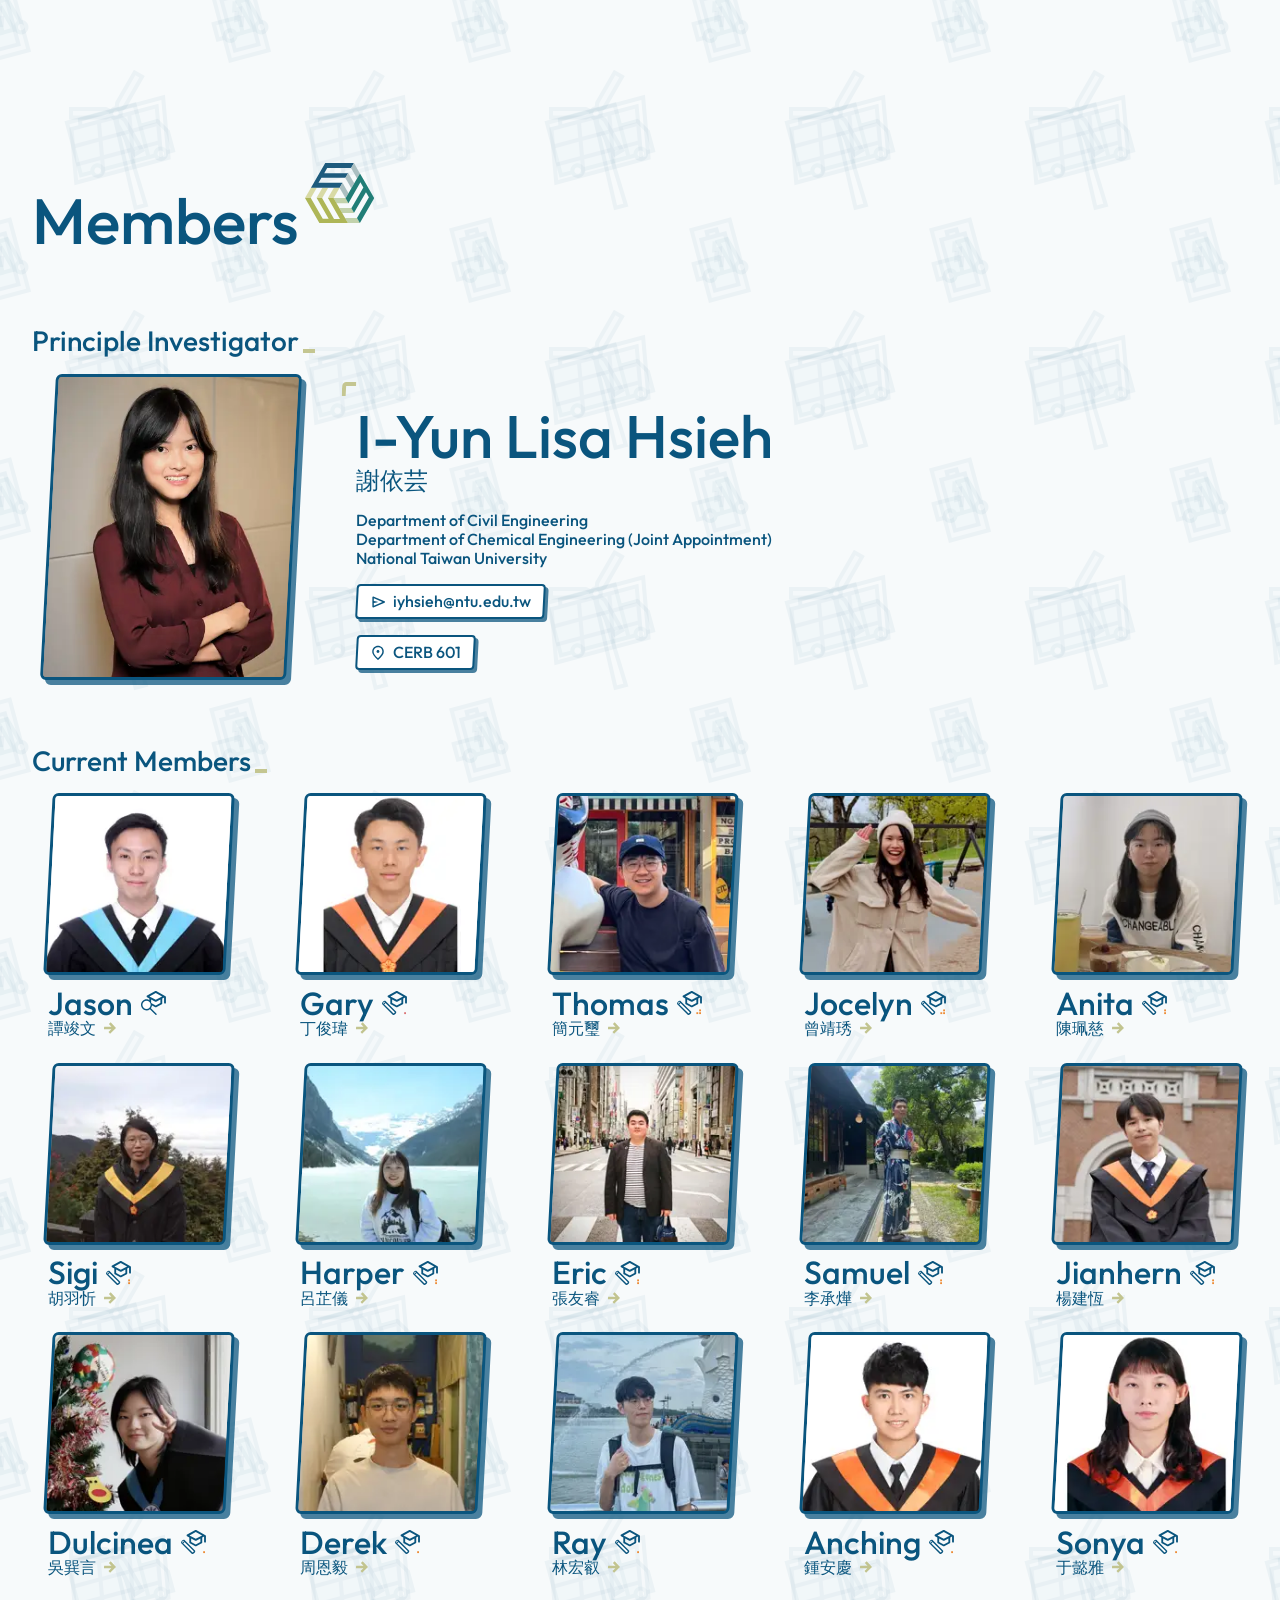
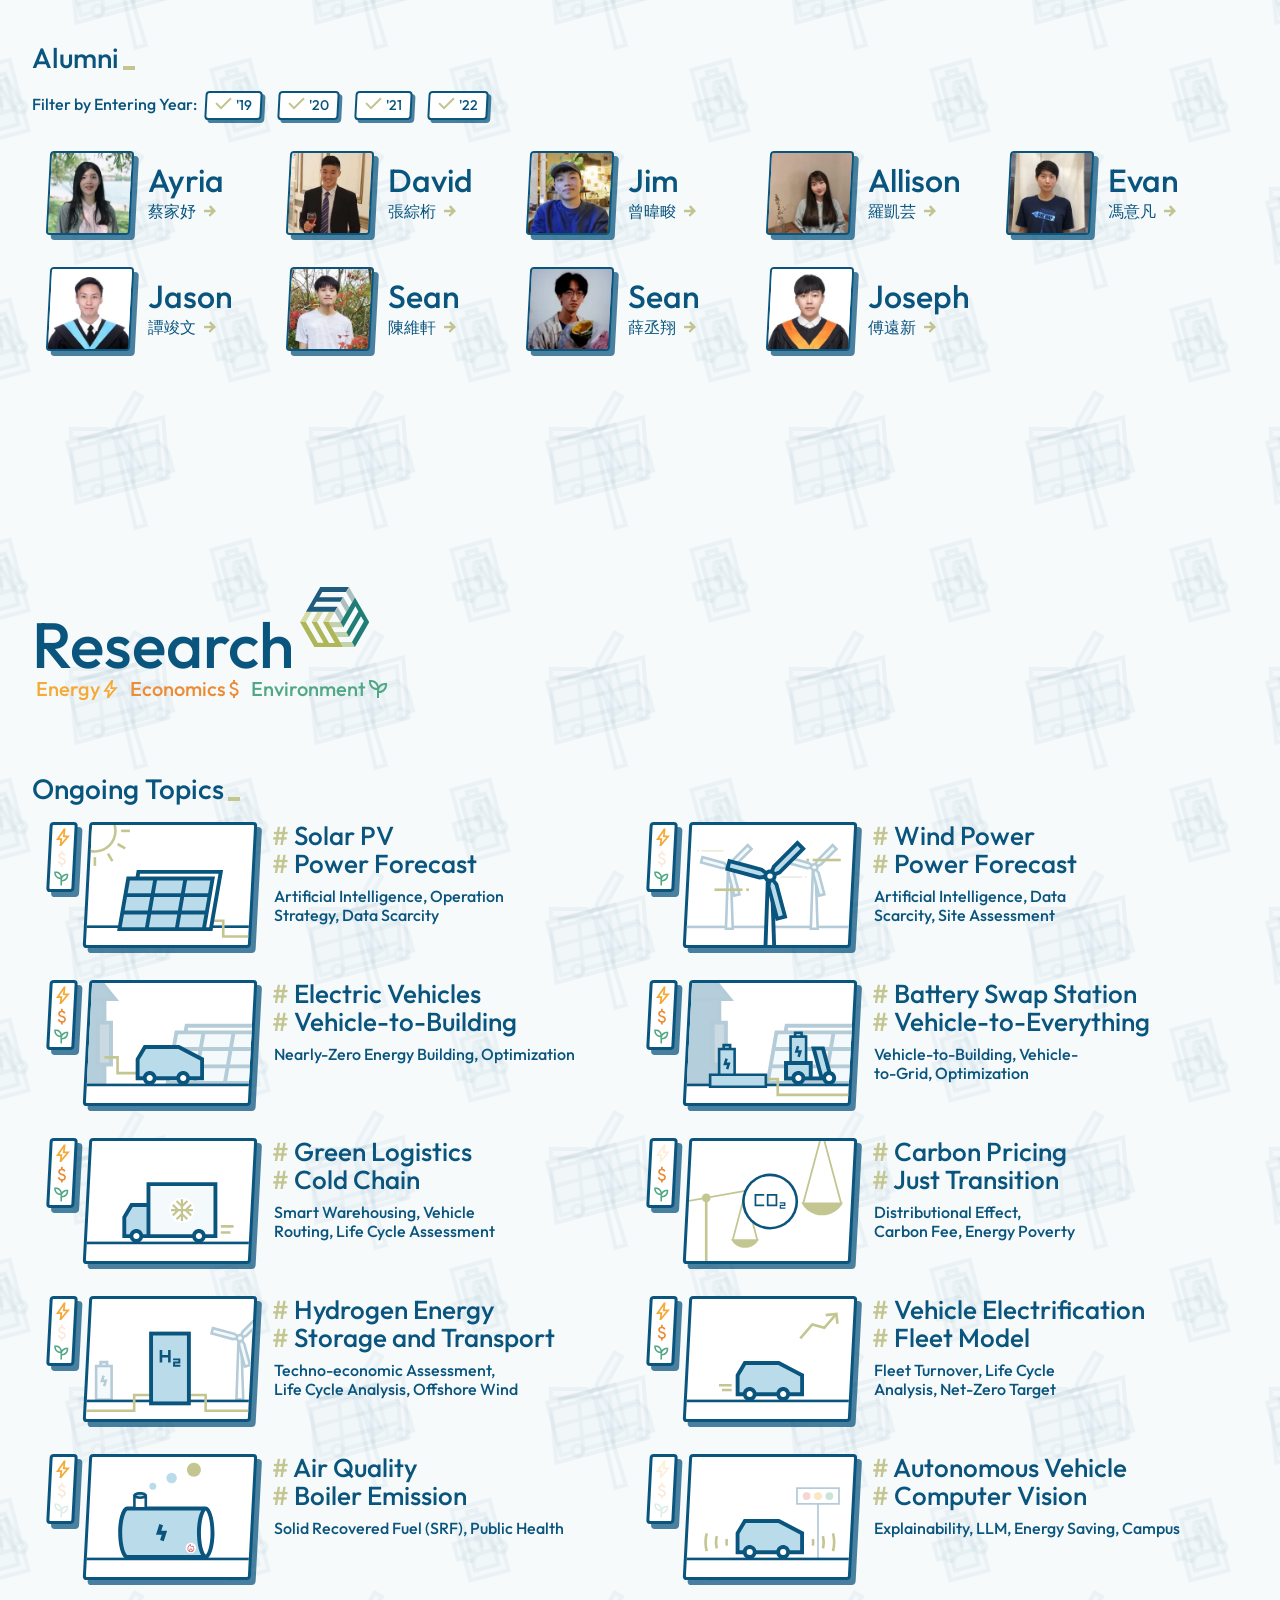
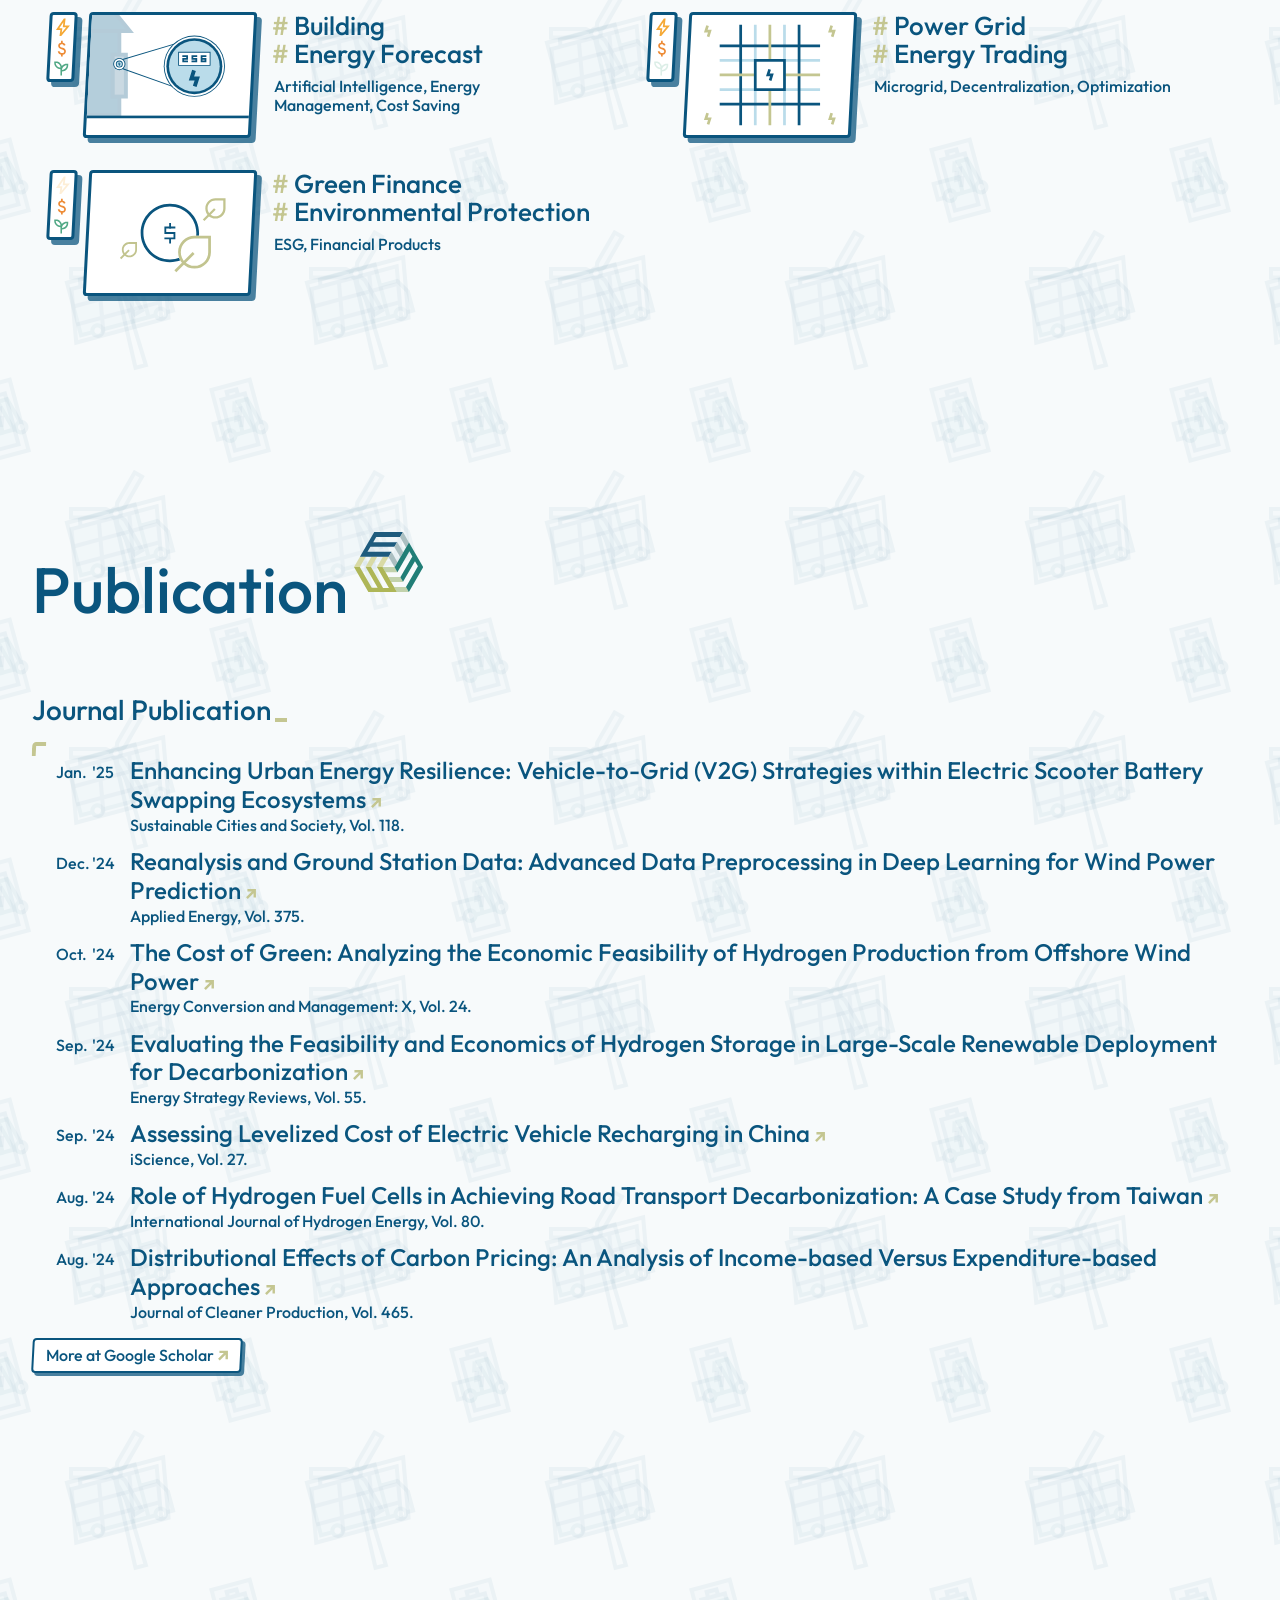
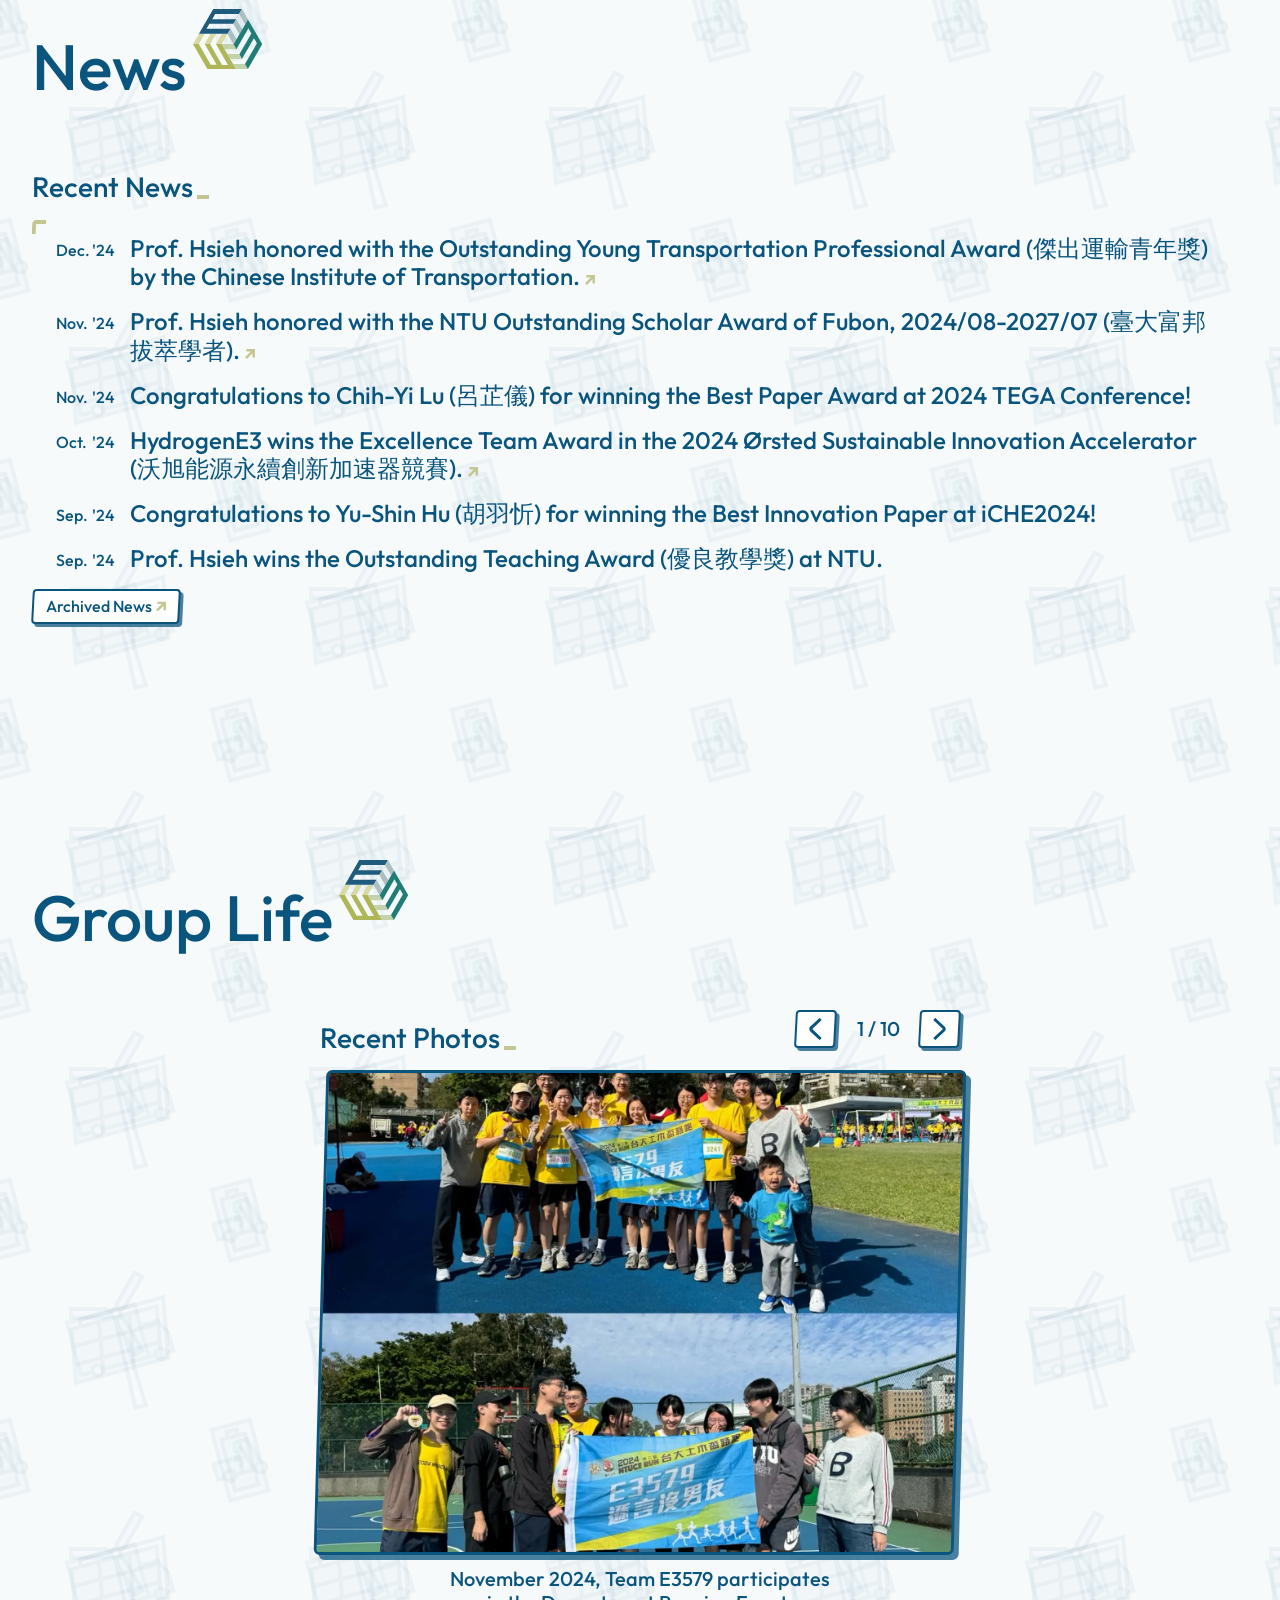
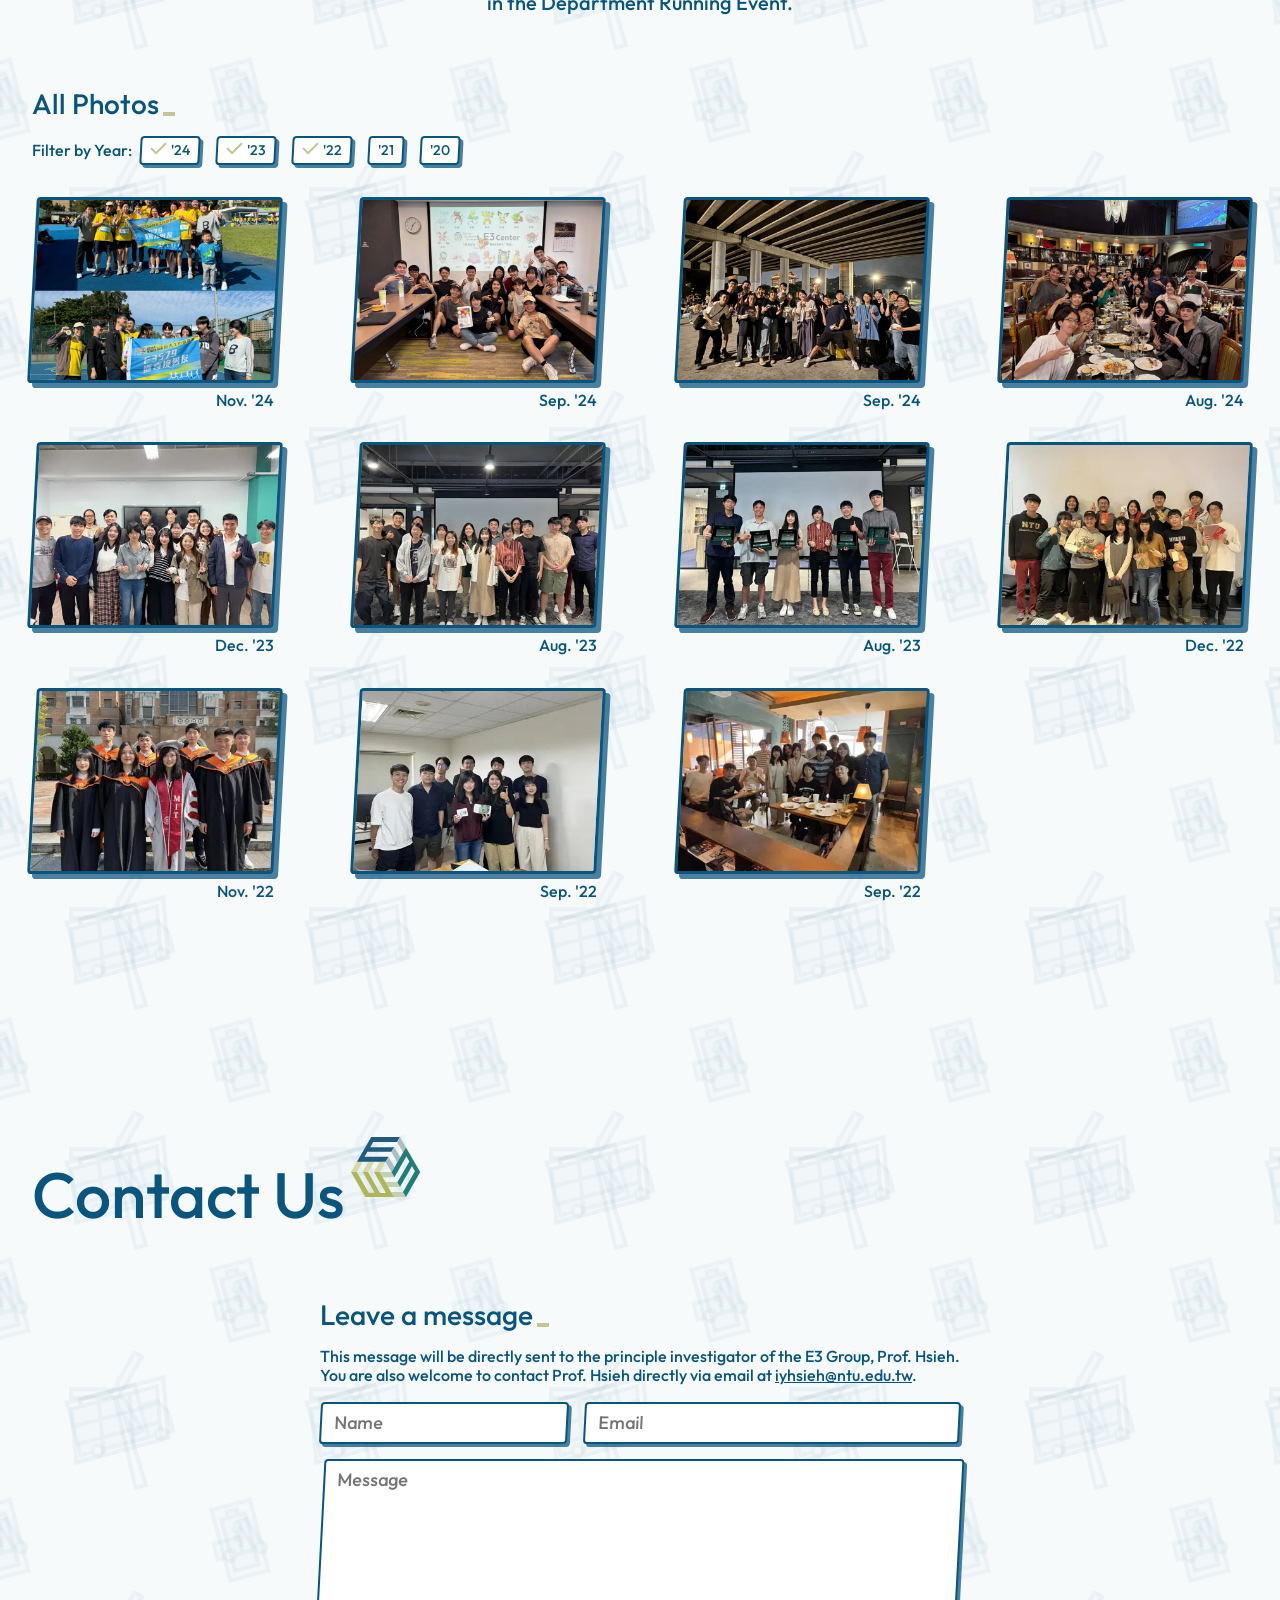
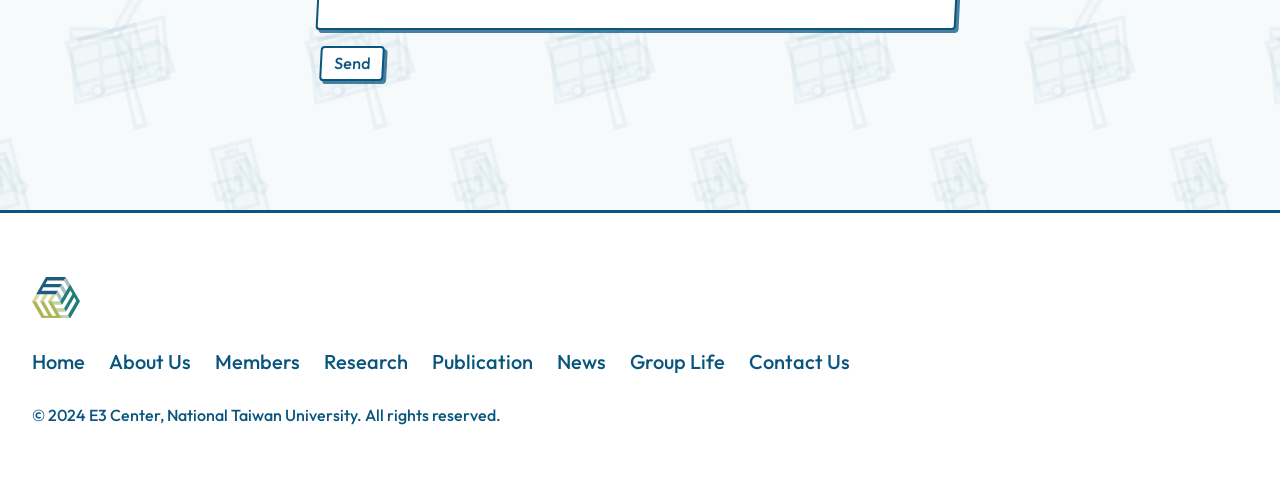
==== commit d57daca6: "change to e3center.caece.net" ====
--- a/index.html
+++ b/index.html
@@ -7,12 +7,12 @@
     <meta name="description" content="Housed in the Department of Civil Engineering at National Taiwan University (NTU), E3 research center, directed by Professor I-Yun Lisa Hsieh (謝依芸), is dedicated to overcoming the challenges of sustainable energy transition.">
     <meta name="keywords" content="I-Yun Lisa Hsieh, 謝依芸, E3 Center, e3, NTU, 台大, 台灣大學">
 
-    <link href="http://e3group.caece.net" rel="canonical" />
-
-    <meta property="og:url" content="https://e3group.caece.net/" />
+    <link href="http://e3center.caece.net" rel="canonical" />
+
+    <meta property="og:url" content="https://e3center.caece.net/" />
     <meta property="og:title" content="E3 Center - Directed by I-Yun Lisa Hsieh" />
     <meta property="og:type" content="website" />
-    <meta property="og:image" content="https://e3group.caece.net/assets/i/og-image-1200x630.png" />
+    <meta property="og:image" content="https://e3center.caece.net/assets/i/og-image-1200x630.png" />
     <meta property="og:description" content="Housed in the Department of Civil Engineering at National Taiwan University (NTU), E3 research center, is dedicated to overcoming the challenges of sustainable energy transition." />
     <meta property="og:locale" content="en_US" />
     <meta property="og:site_name" content="E3 Center" />
@@ -401,11 +401,11 @@
                 <svg><use href="/assets/sprite.svg#svg-e3-logo"></use></svg>
             </div>
 
-            <h3>The NTU E3 Research Group</h3>
+            <h3>The NTU E3 Research Center</h3>
             <section class="abt-section">
                 <div class="abt-text">
                     <p>
-                        Housed in the Department of Civil Engineering at National Taiwan University (NTU), our group, directed by Professor I-Yun Lisa Hsieh (謝依芸), is dedicated to overcoming the challenges of sustainable energy transition. Our focus is on reducing CO<sub>2</sub> and pollutant emissions while addressing the rising demand for energy. Through innovative research and practical data-driven solutions, we aim to accelerate the global and local shift to net-zero emissions.
+                        Housed in the Department of Civil Engineering at National Taiwan University (NTU), our center, directed by Professor I-Yun Lisa Hsieh (謝依芸), is dedicated to overcoming the challenges of sustainable energy transition. Our focus is on reducing CO<sub>2</sub> and pollutant emissions while addressing the rising demand for energy. Through innovative research and practical data-driven solutions, we aim to accelerate the global and local shift to net-zero emissions.
                     </p>
                     <p>
                         Starting with electric mobility, our research has grown to encompass a wide range of energy systems, including renewable energy, smart grid management, green logistics, and hydrogen energy economics. We also address broader societal issues such as carbon pricing and green finance, all to support a just and sustainable transition to new energy solutions.
@@ -2925,7 +2925,7 @@
         </div>
 
         <div class="ftr-info">
-            &copy; 2024 E3 Group, National Taiwan University. All rights reserved.
+            &copy; 2024 E3 Center, National Taiwan University. All rights reserved.
             <!-- No. 188, Sec. 3, Xinhai Rd., Da'an Dist., Taipei City 106327, Taiwan (R.O.C.) -->
         </div>
     </footer>
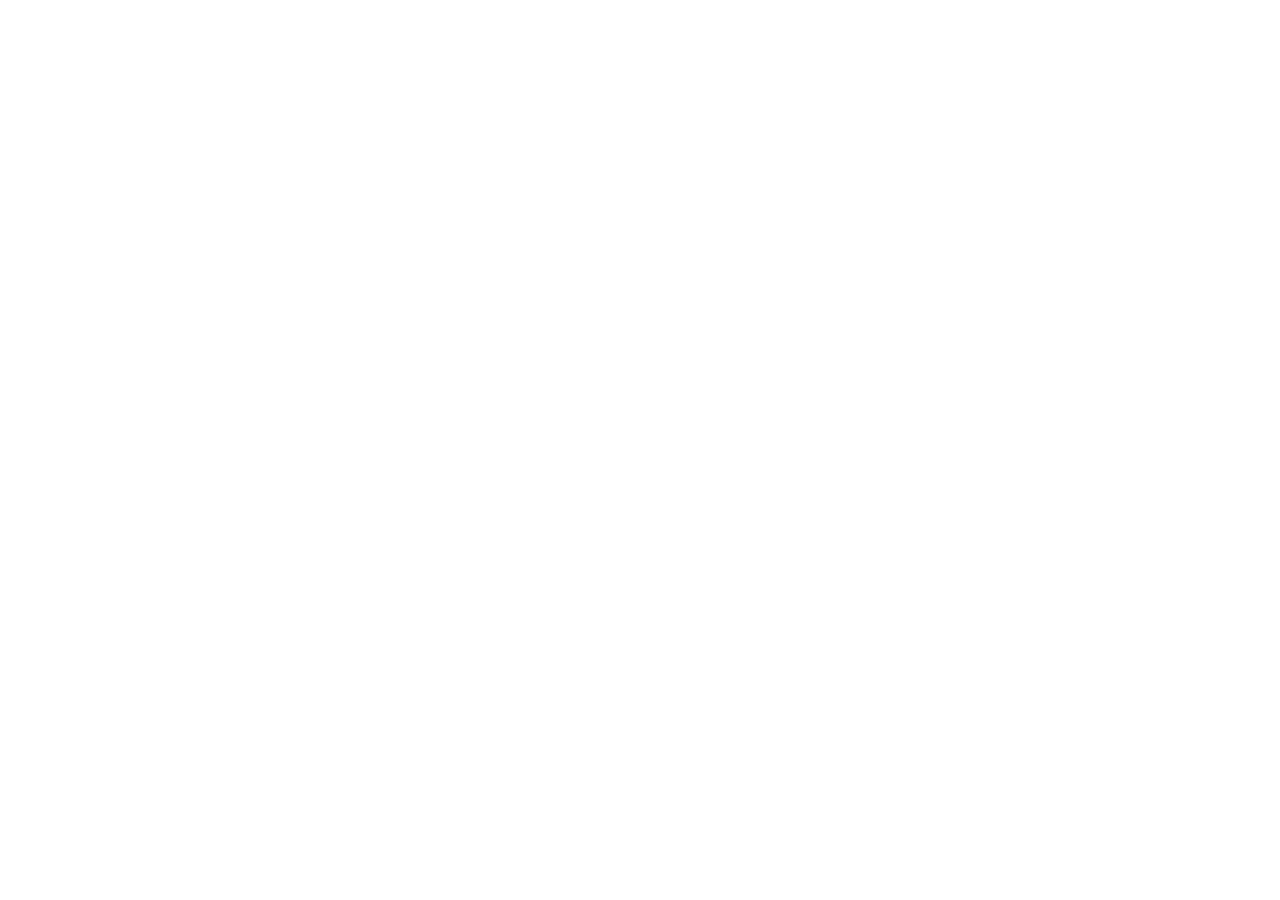
==== commit 073ae715: "Update index.html" ====
--- a/index.html
+++ b/index.html
@@ -7,7 +7,8 @@
     <meta name="description" content="Housed in the Department of Civil Engineering at National Taiwan University (NTU), E3 research center, directed by Professor I-Yun Lisa Hsieh (謝依芸), is dedicated to overcoming the challenges of sustainable energy transition.">
     <meta name="keywords" content="I-Yun Lisa Hsieh, 謝依芸, E3 Center, e3, NTU, 台大, 台灣大學">
 
-    <link href="http://e3center.caece.net" rel="canonical" />
+    <link href="https://e3center.caece.net" rel="canonical" />
+    <meta http-equiv="refresh" content="0; url=https://e3center.caece.net/">
 
     <meta property="og:url" content="https://e3center.caece.net/" />
     <meta property="og:title" content="E3 Center - Directed by I-Yun Lisa Hsieh" />
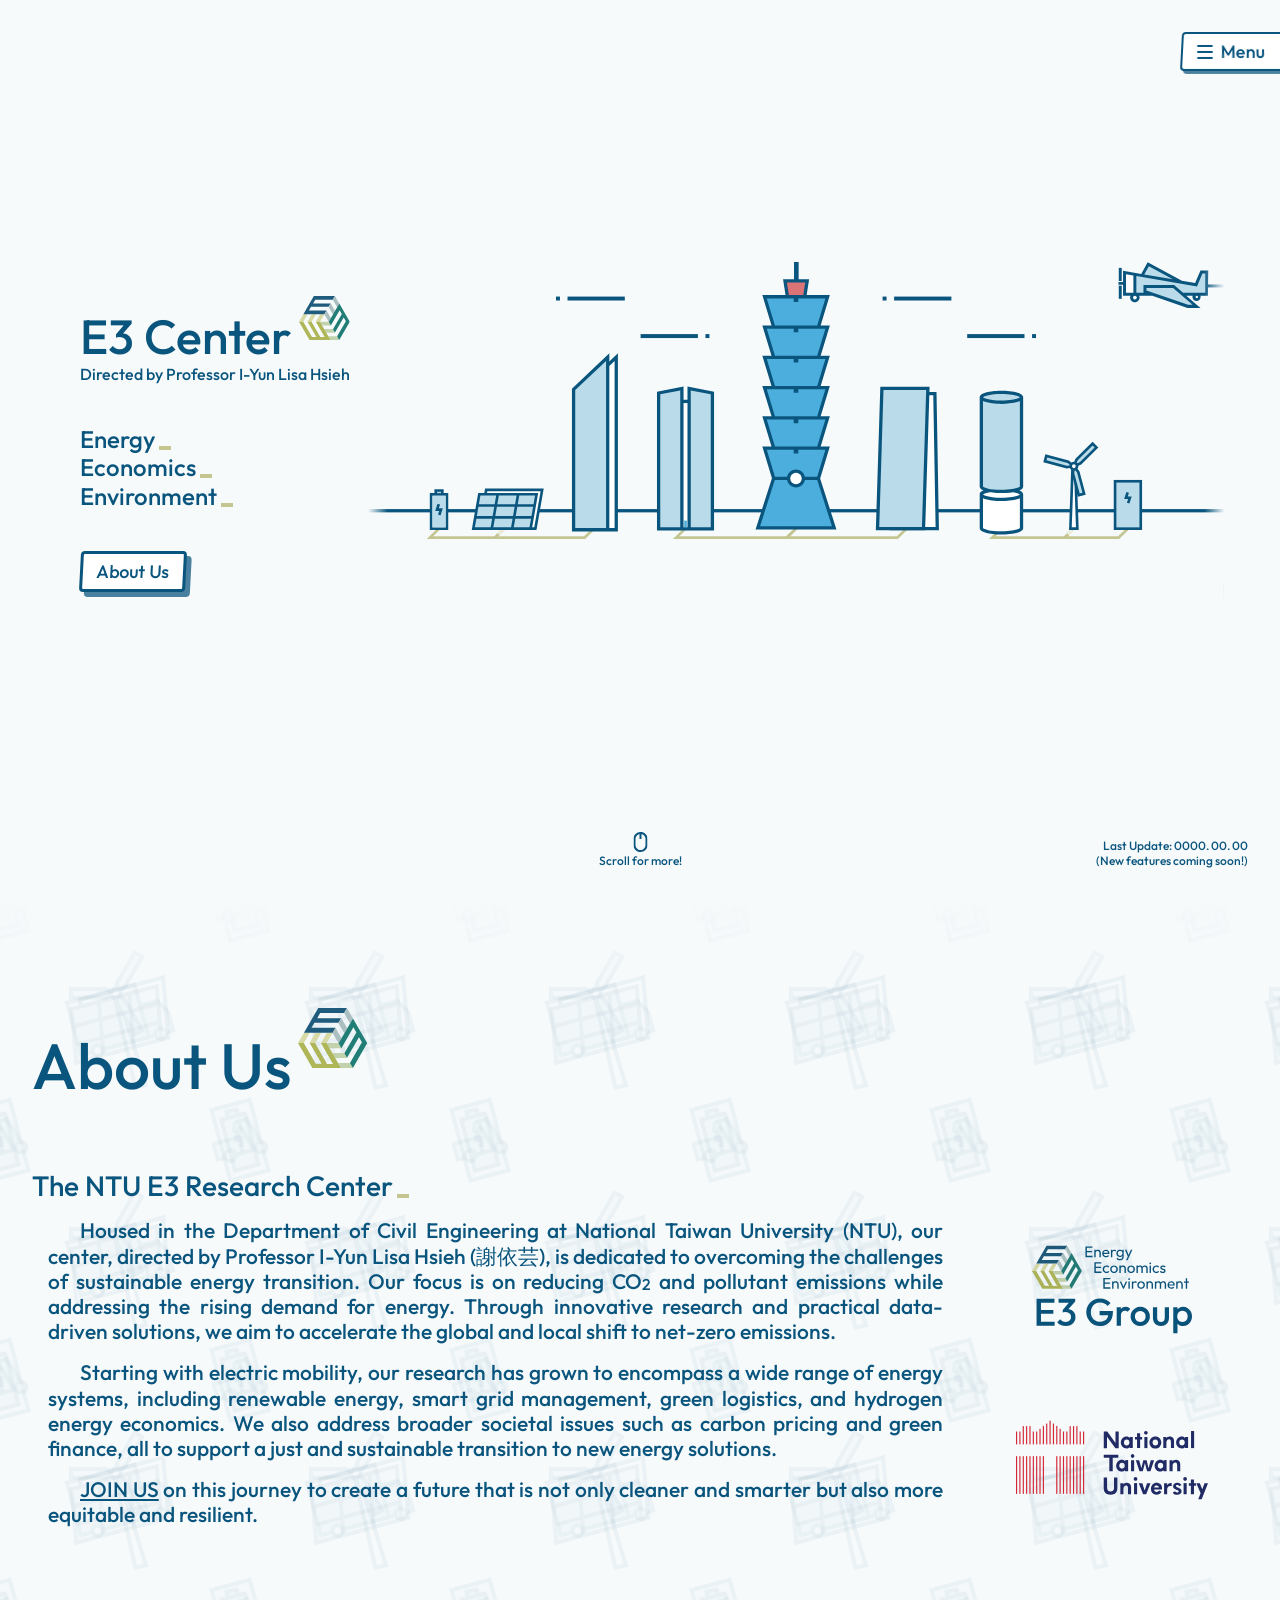
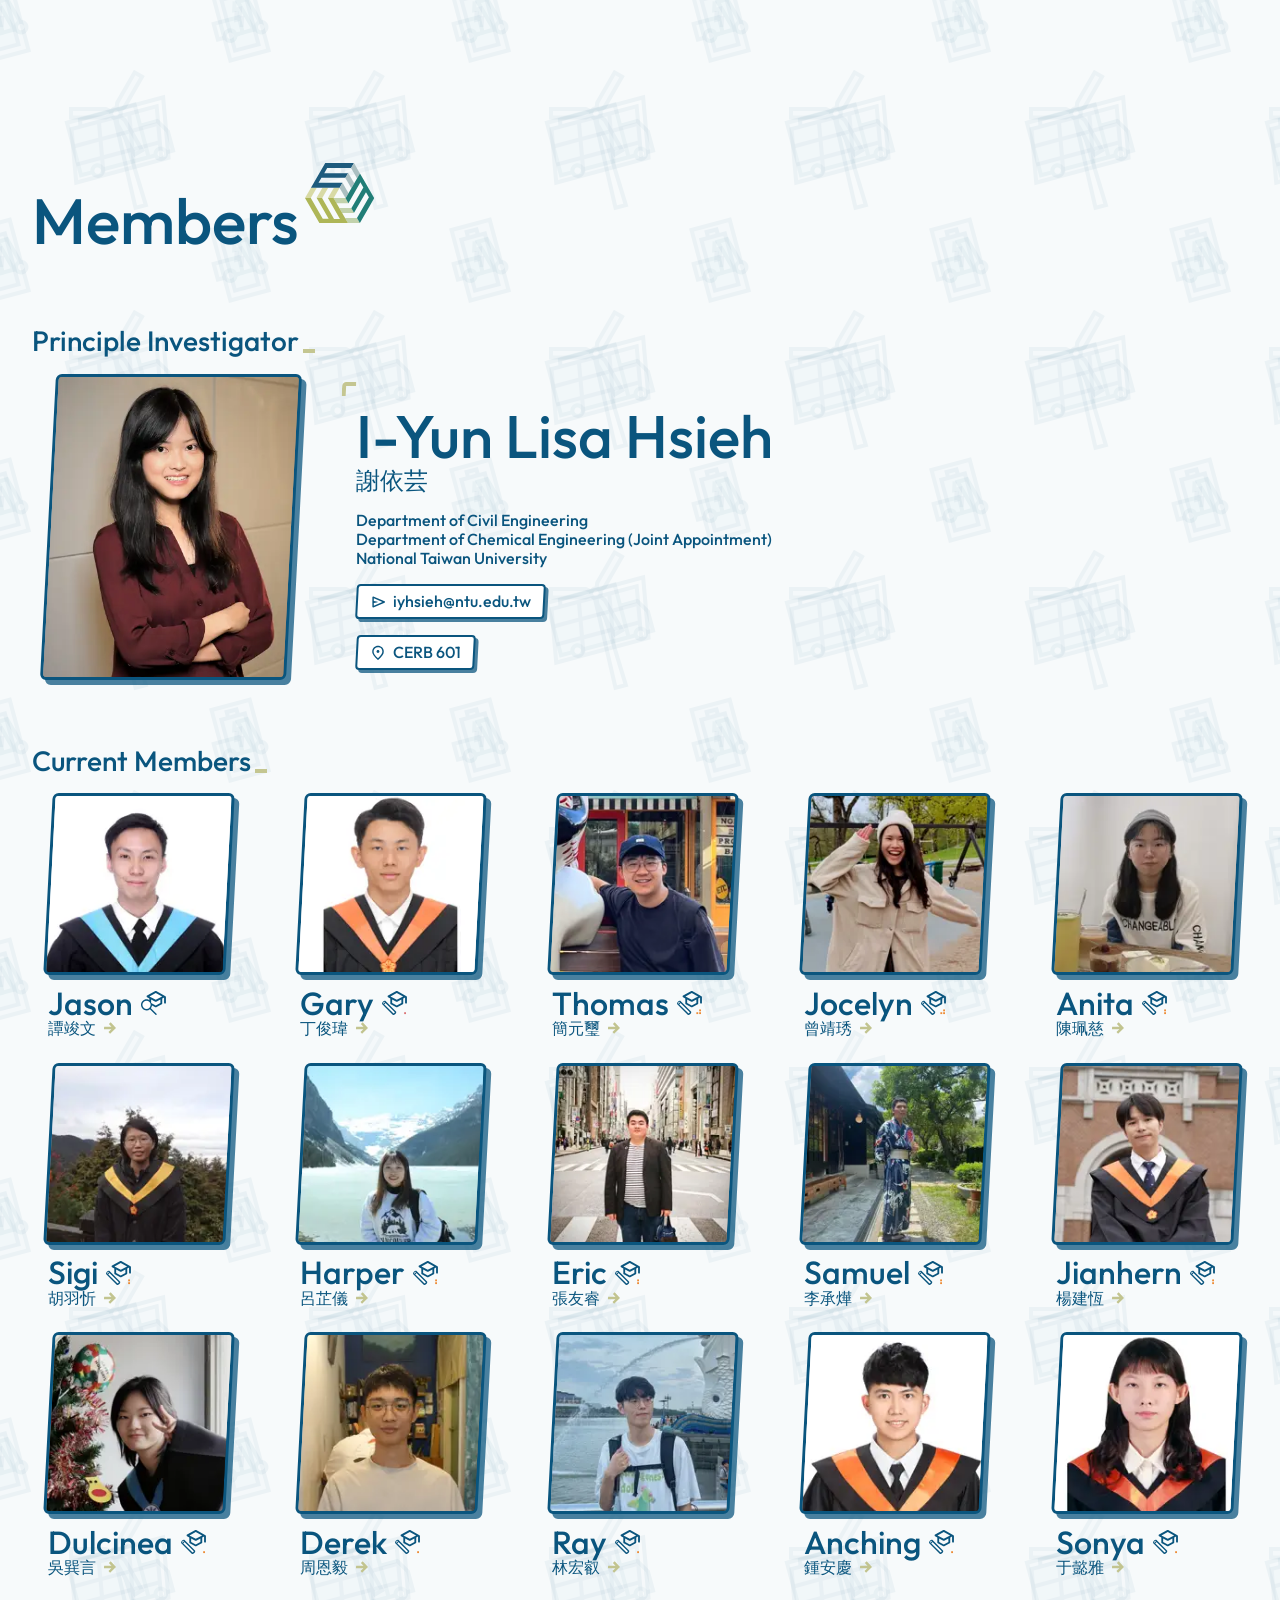
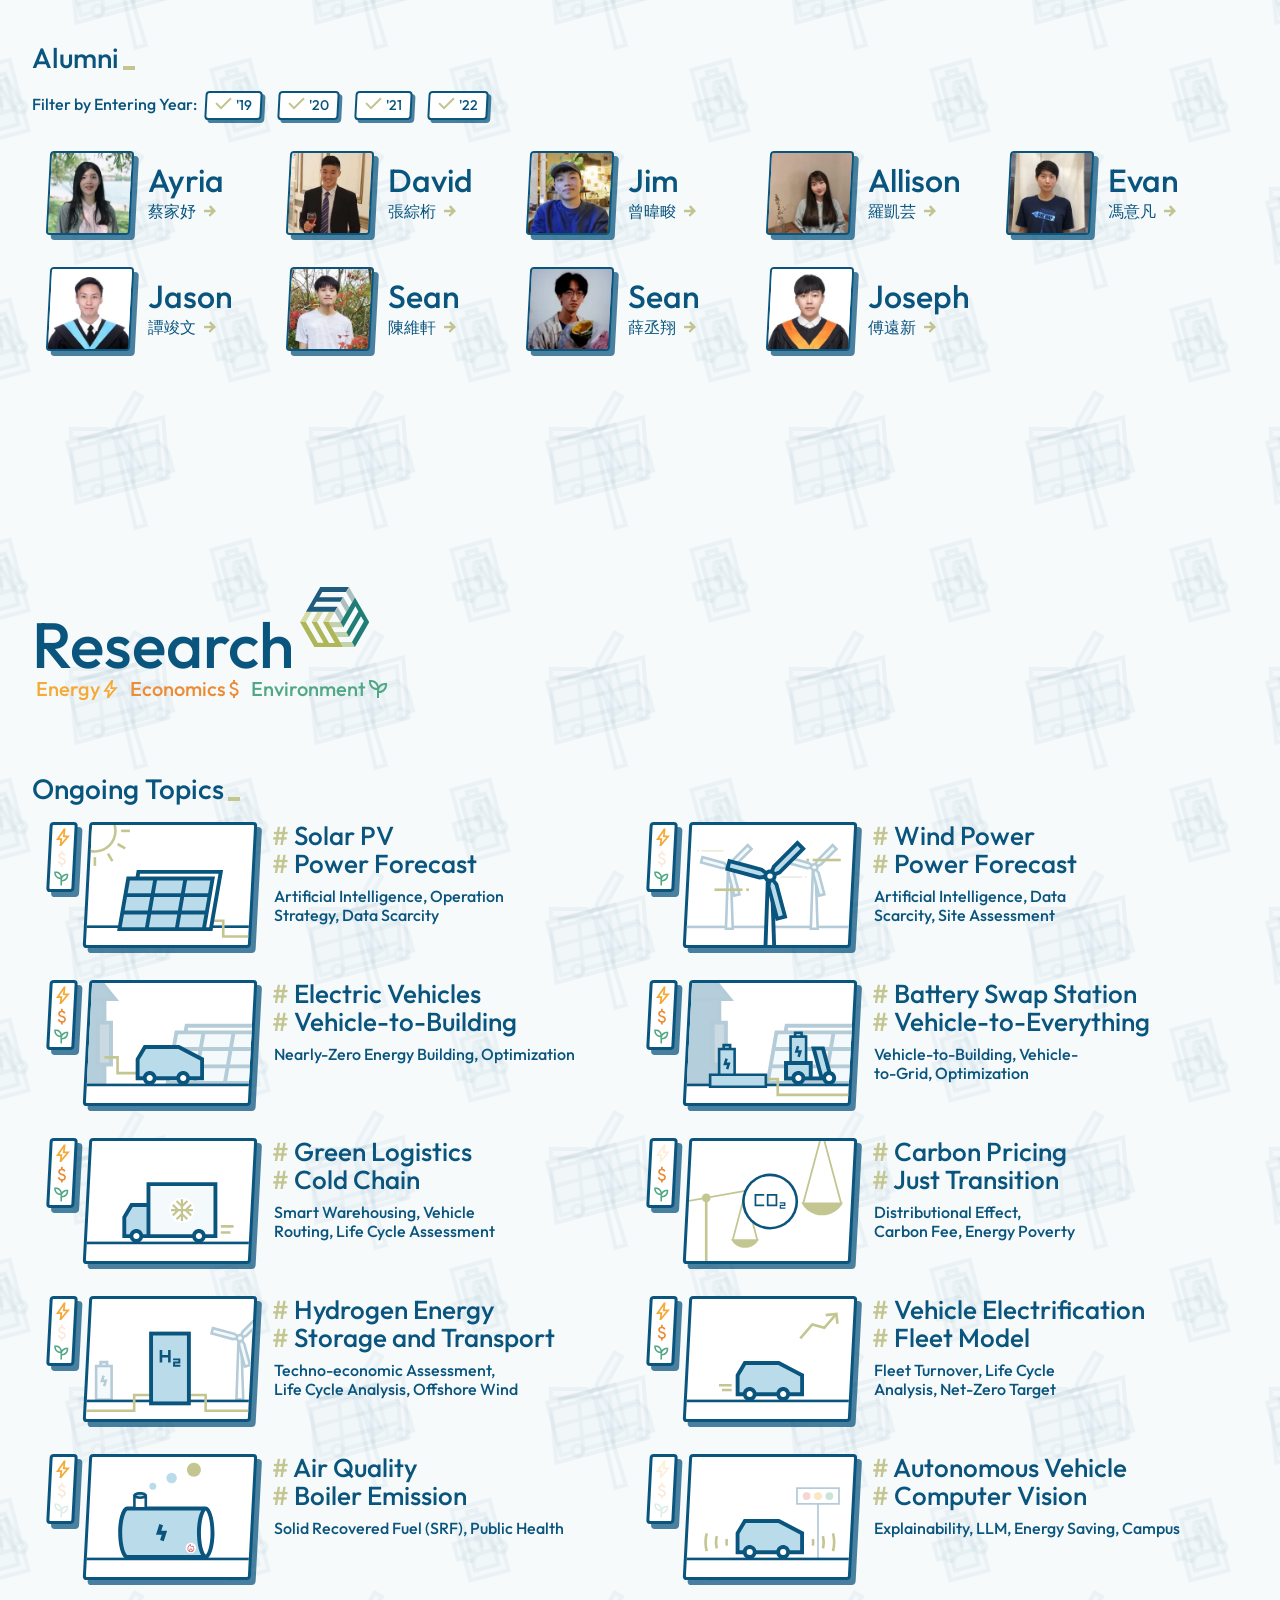
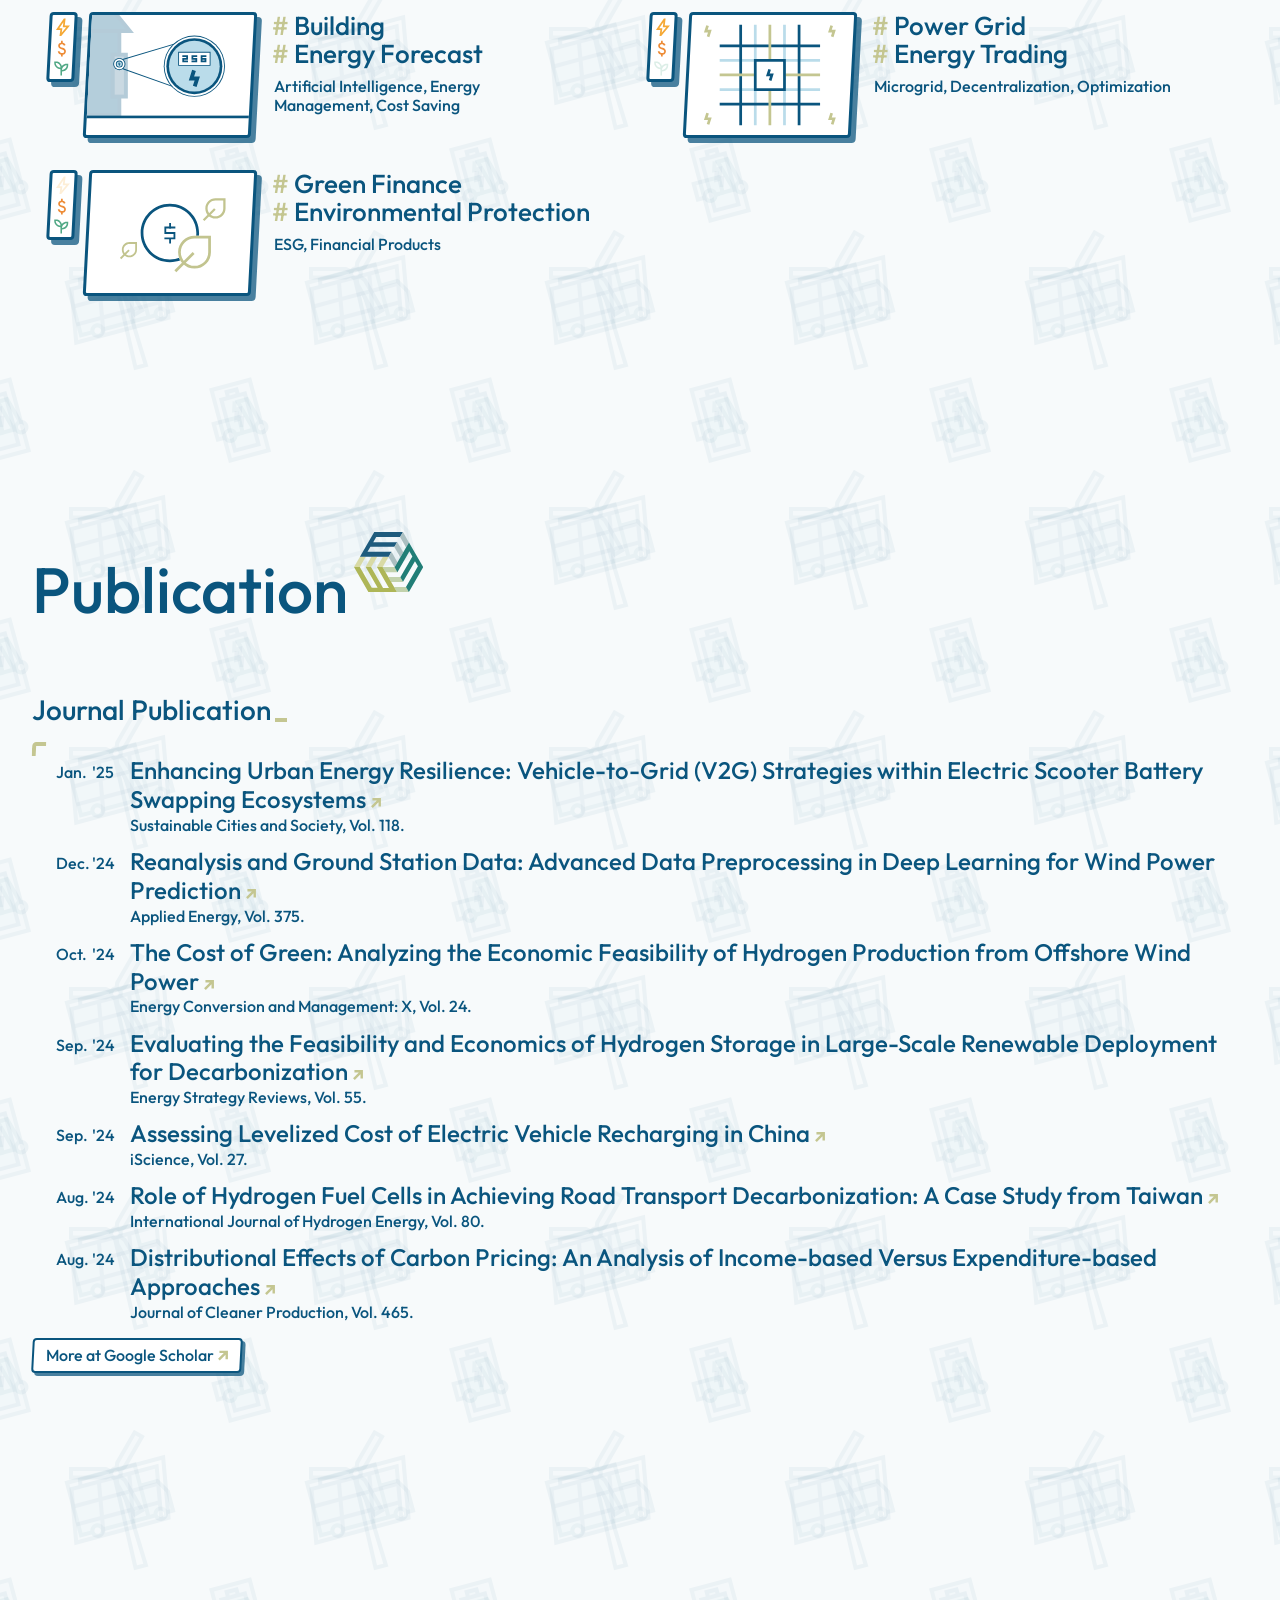
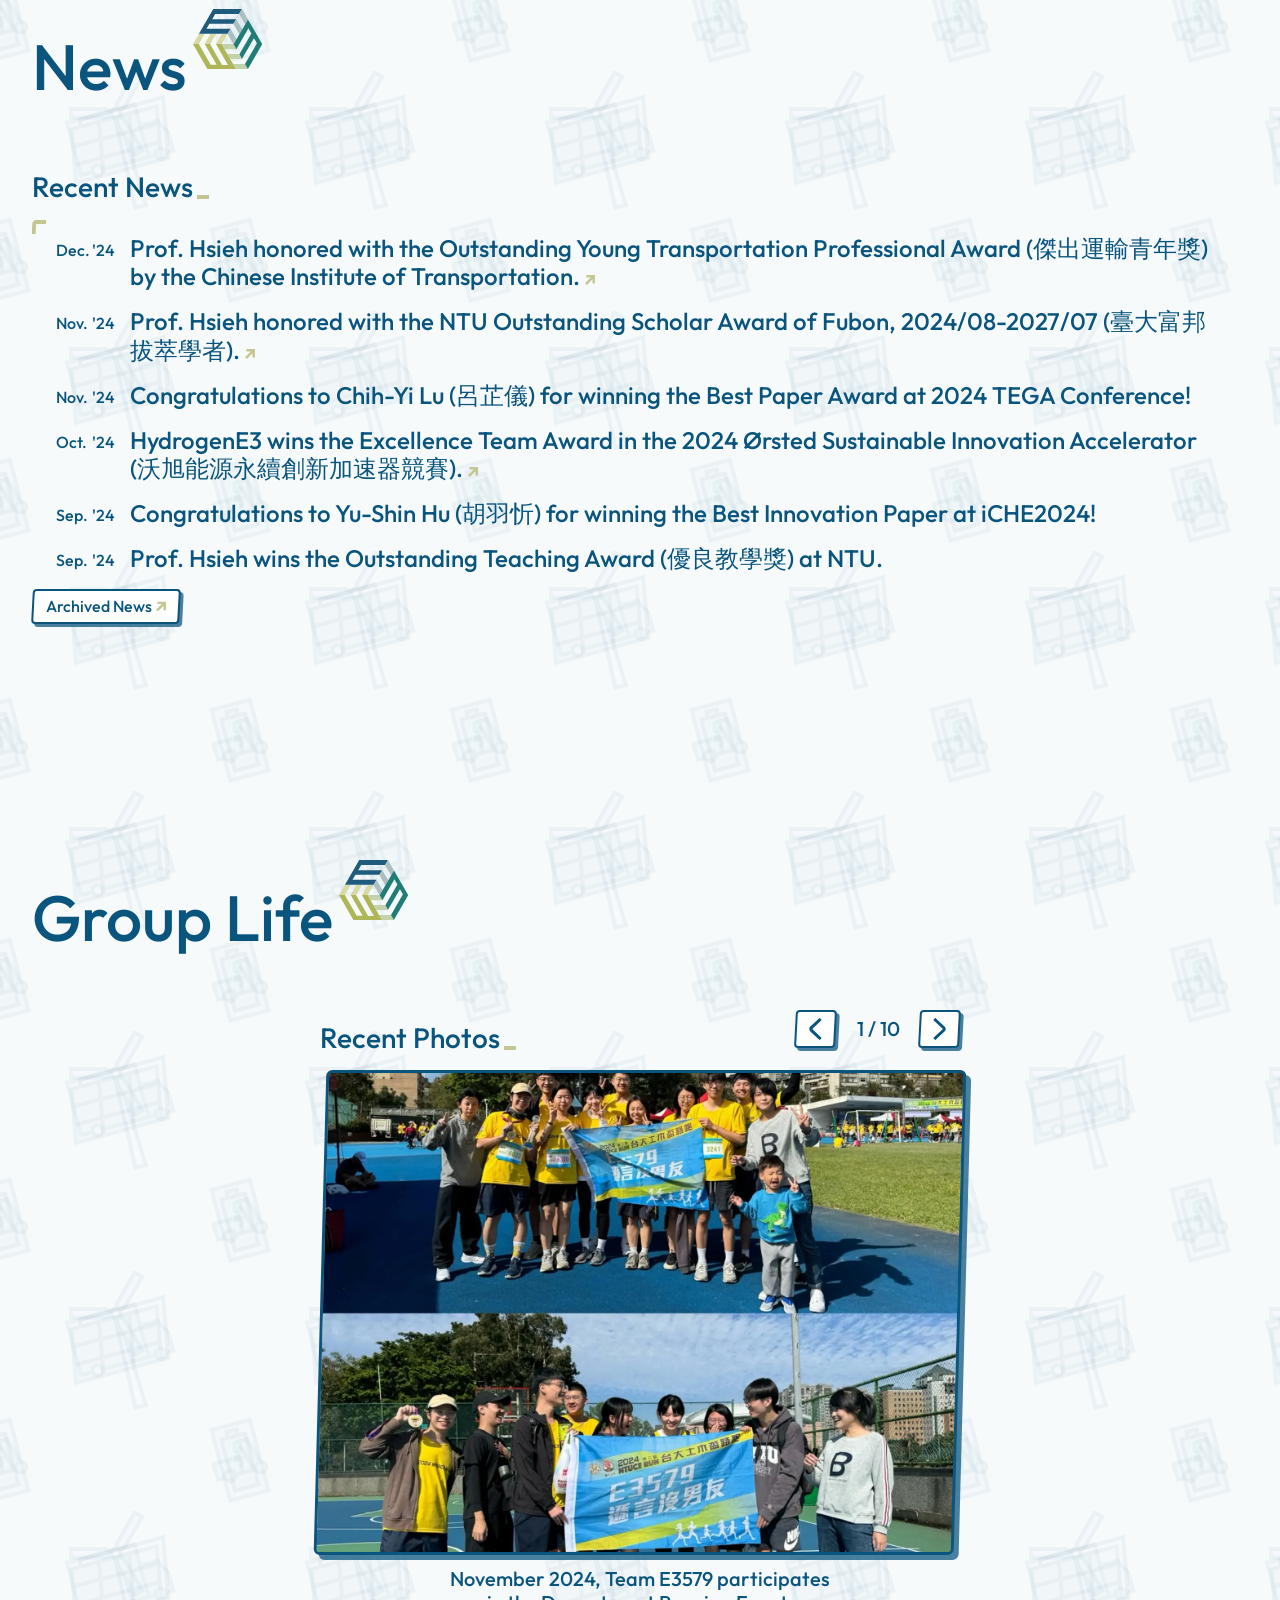
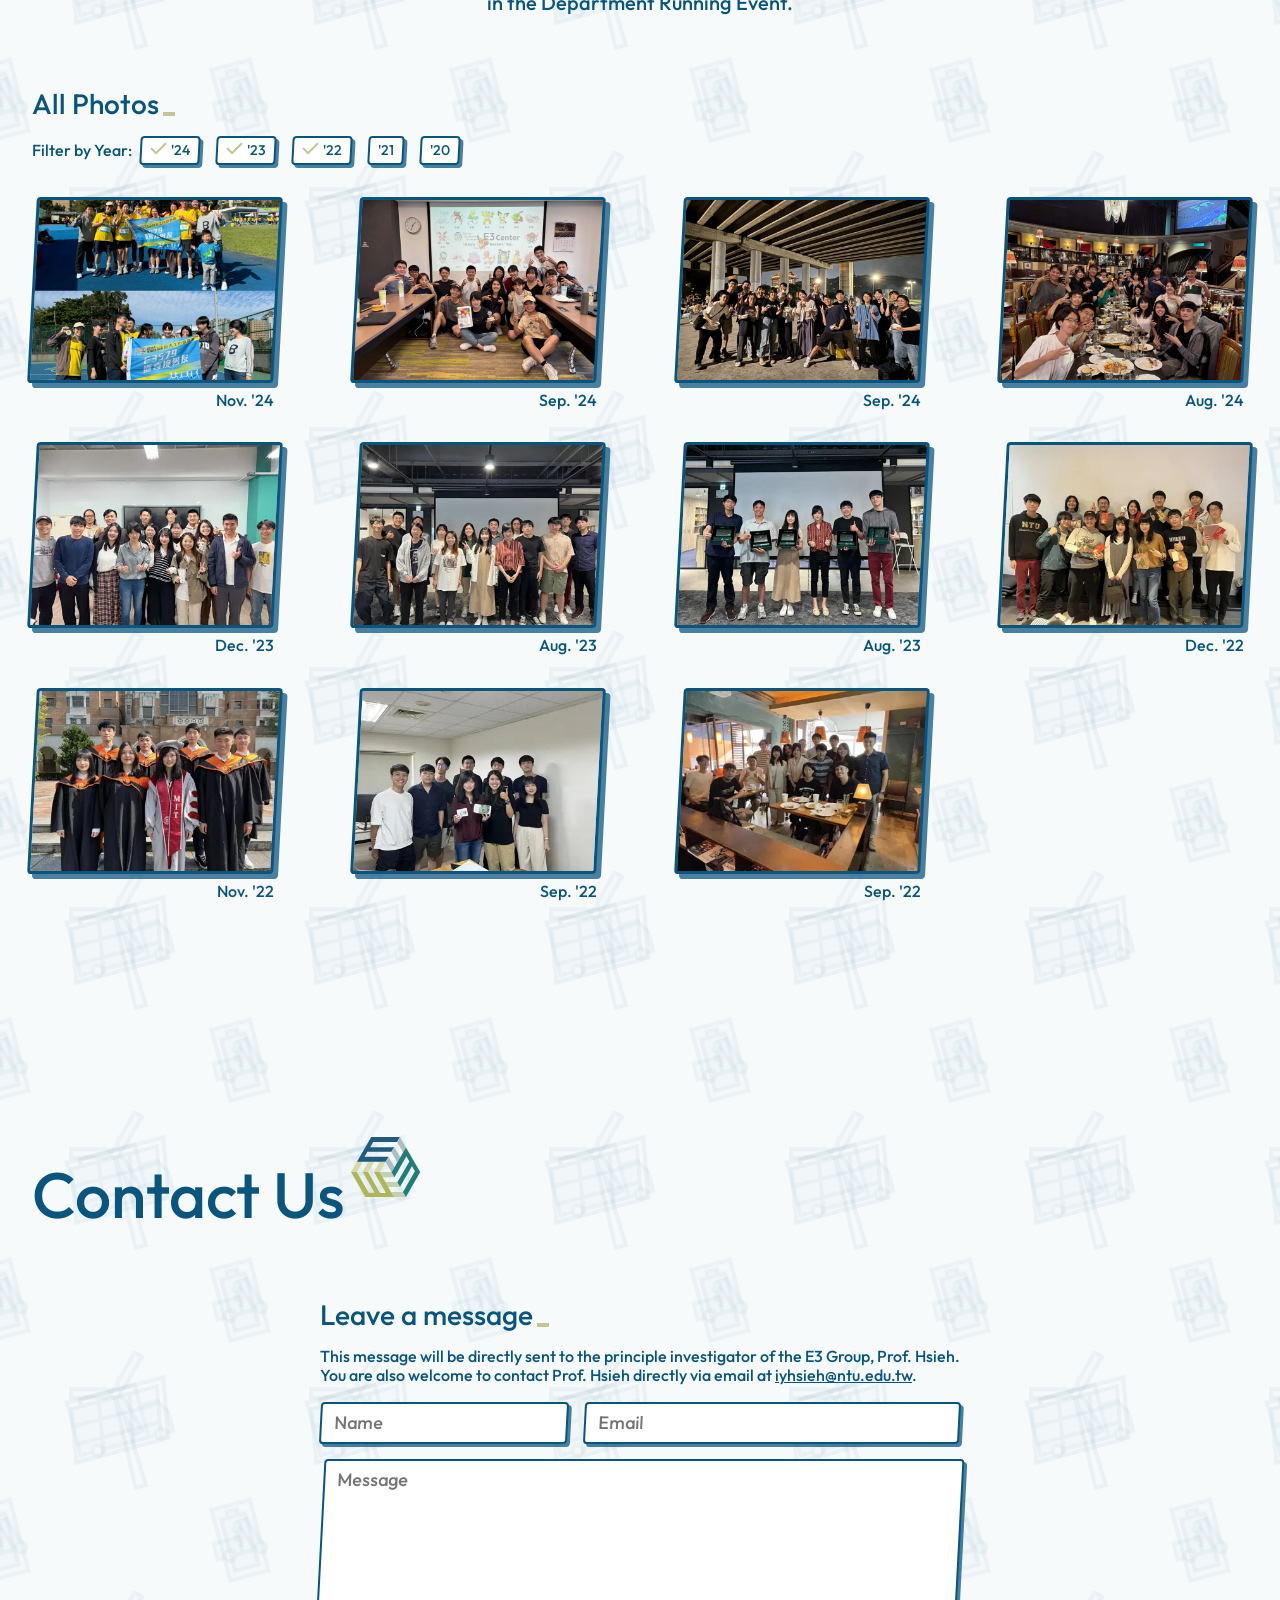
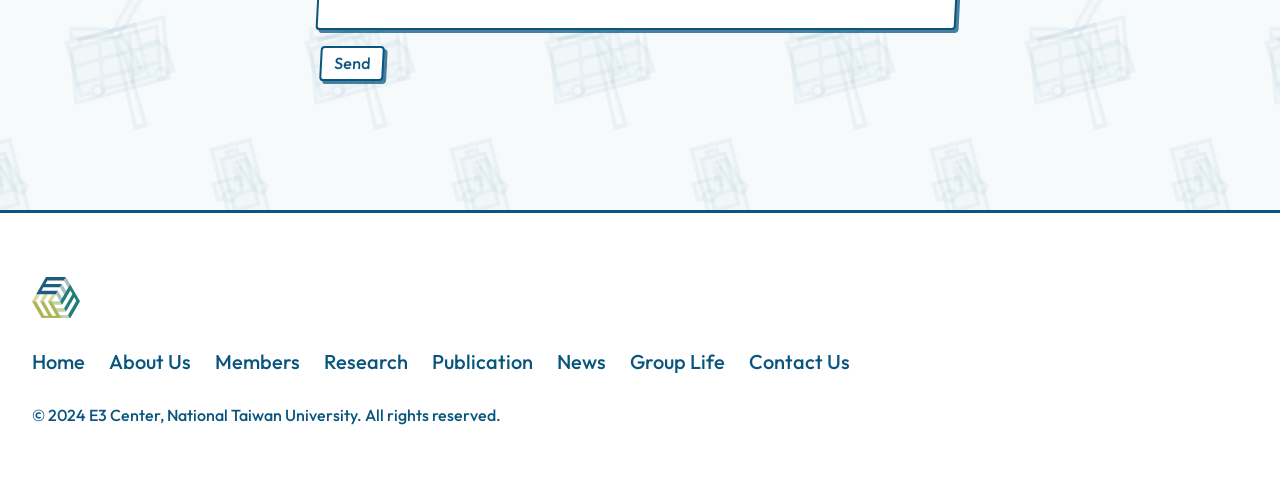
==== commit 25b5e4b4: "reverse last" ====
--- a/index.html
+++ b/index.html
@@ -8,7 +8,6 @@
     <meta name="keywords" content="I-Yun Lisa Hsieh, 謝依芸, E3 Center, e3, NTU, 台大, 台灣大學">
 
     <link href="https://e3center.caece.net" rel="canonical" />
-    <meta http-equiv="refresh" content="0; url=https://e3center.caece.net/">
 
     <meta property="og:url" content="https://e3center.caece.net/" />
     <meta property="og:title" content="E3 Center - Directed by I-Yun Lisa Hsieh" />
